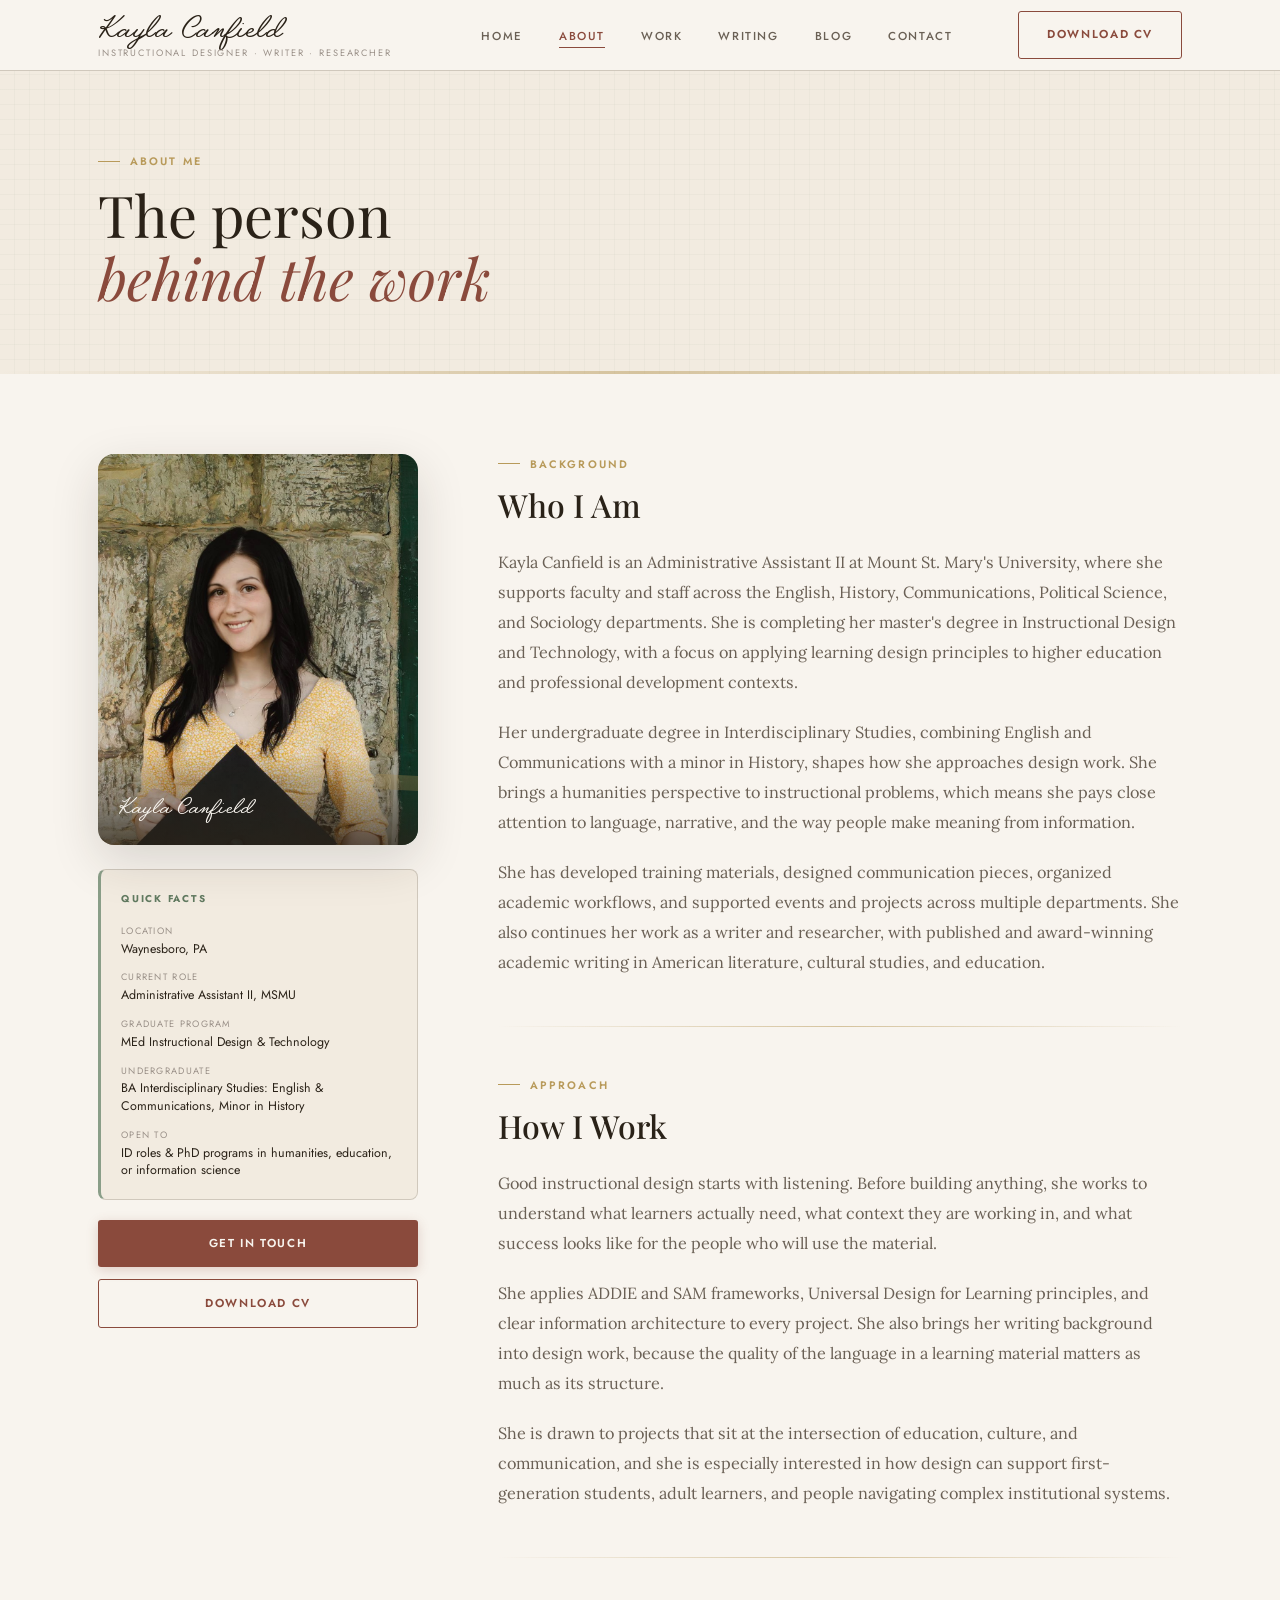
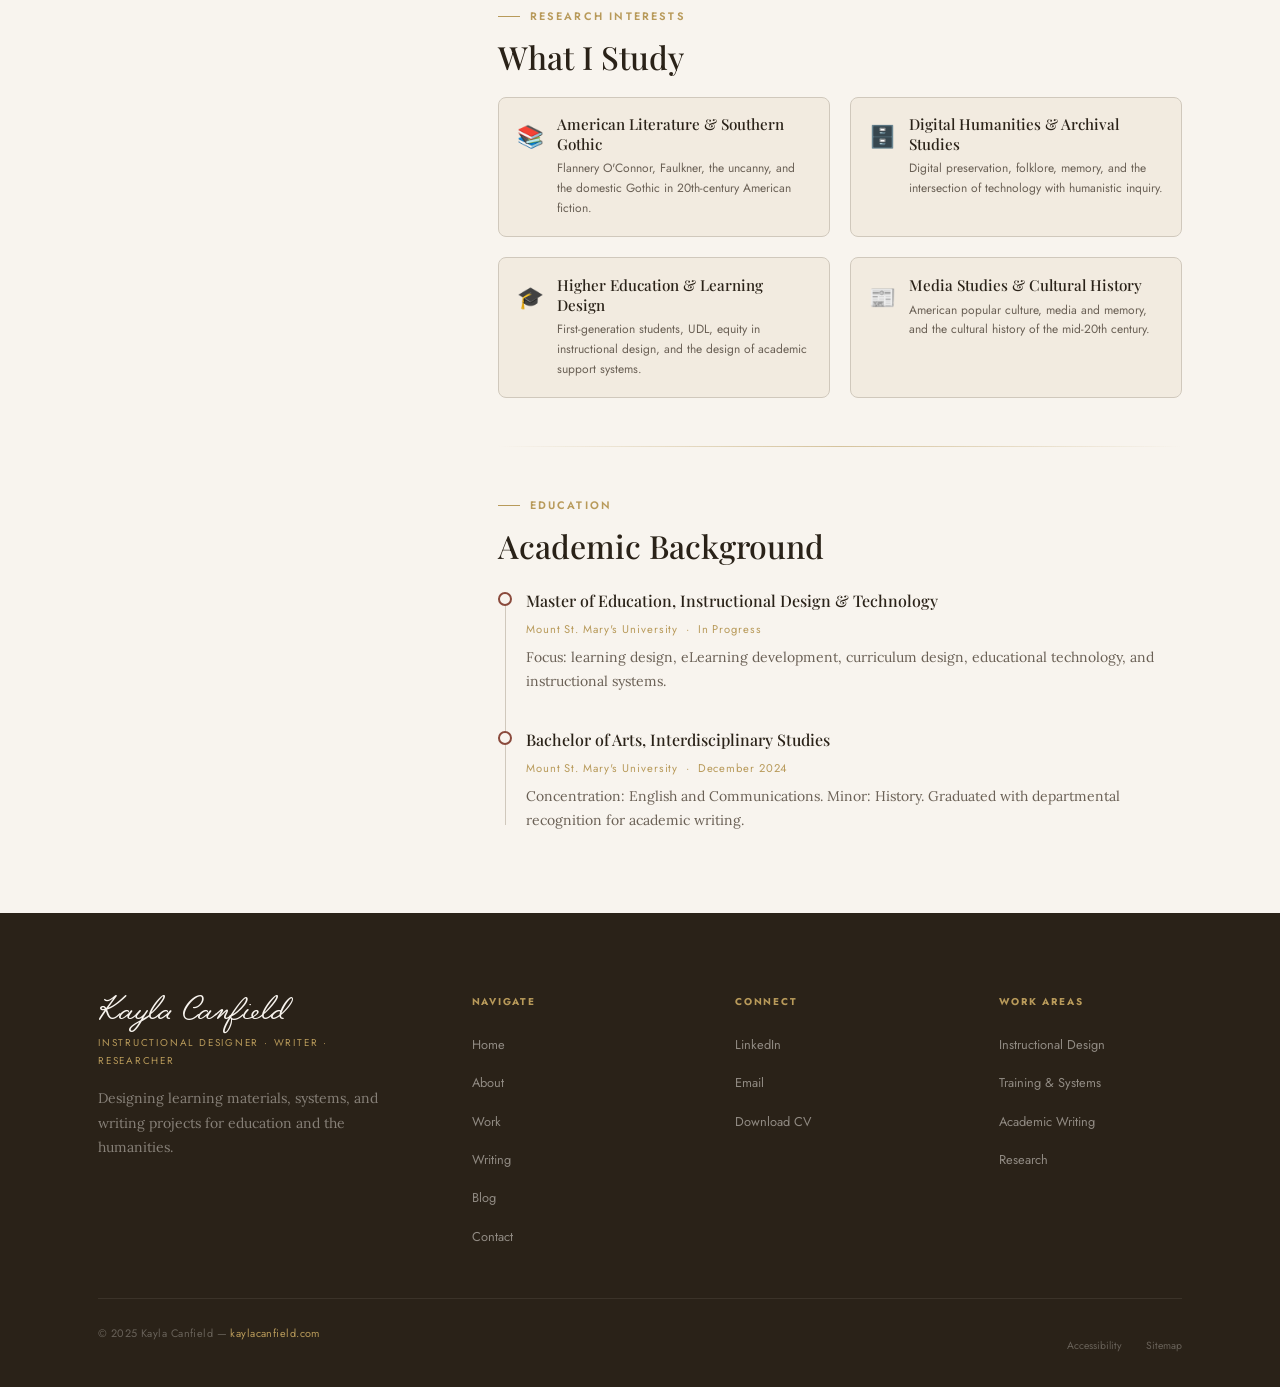
==== pages/about.html @ 8536ea0f "v2: Complete portfolio site rebuild — vintage editorial aesthetic, custom fonts, portrait photo, all" ====
<!DOCTYPE html>
<html lang="en">
<head>
  <meta charset="UTF-8" />
  <meta name="viewport" content="width=device-width, initial-scale=1.0" />
  <title>About — Kayla Canfield</title>
  <meta name="description" content="About Kayla Canfield: instructional designer, writer, and researcher at Mount St. Mary's University. MEd candidate in Instructional Design and Technology." />
  <link rel="preconnect" href="https://fonts.googleapis.com" />
  <link rel="preconnect" href="https://fonts.gstatic.com" crossorigin />
  <link href="https://fonts.googleapis.com/css2?family=Playfair+Display:ital,wght@0,400;0,500;0,600;1,400;1,500&family=Lora:ital,wght@0,400;0,500;0,600;1,400&family=Jost:wght@300;400;500;600&display=swap" rel="stylesheet" />
  <link rel="stylesheet" href="../assets/css/main.css" />
  <link rel="stylesheet" href="../assets/css/about.css" />
</head>
<body>

<div id="scroll-progress"></div>

<nav class="mobile-nav" aria-label="Mobile navigation">
  <a href="../index.html">Home</a>
  <a href="about.html">About</a>
  <a href="work.html">Work</a>
  <a href="writing.html">Writing</a>
  <a href="blog.html">Blog</a>
  <a href="contact.html">Contact</a>
</nav>

<header class="site-header">
  <div class="header-inner">
    <a href="../index.html" class="site-logo">
      <span class="site-logo__name">Kayla Canfield</span>
      <span class="site-logo__tagline">Instructional Designer &middot; Writer &middot; Researcher</span>
    </a>
    <nav aria-label="Primary navigation">
      <ul class="site-nav">
        <li><a href="../index.html">Home</a></li>
        <li><a href="about.html" class="active">About</a></li>
        <li><a href="work.html">Work</a></li>
        <li><a href="writing.html">Writing</a></li>
        <li><a href="blog.html">Blog</a></li>
        <li><a href="contact.html">Contact</a></li>
      </ul>
    </nav>
    <div class="header-actions">
      <a href="../assets/Canfield_CV.pdf" class="btn btn-outline" target="_blank">Download CV</a>
      <button class="hamburger" aria-label="Toggle menu"><span></span><span></span><span></span></button>
    </div>
  </div>
</header>

<!-- ── PAGE HERO ─────────────────────────────────────────────── -->
<section class="page-hero bg-cream">
  <div class="page-hero__gingham pattern-gingham"></div>
  <div class="container" style="position:relative;z-index:1;">
    <p class="eyebrow reveal">About Me</p>
    <h1 class="t-display reveal reveal-delay-1">
      The person<br><em style="color:var(--c-terracotta);">behind the work</em>
    </h1>
  </div>
  <div class="page-hero__tape"></div>
</section>

<!-- ── MAIN ABOUT CONTENT ────────────────────────────────────── -->
<section class="about-main section">
  <div class="container">
    <div class="about-main__grid">

      <!-- Left: Photo + quick facts -->
      <aside class="about-sidebar reveal">
        <div class="about-photo-wrap">
          <img src="../assets/images/photos/portrait-hero.jpg"
               alt="Kayla Canfield holding a graduation cap in front of a stone wall"
               class="about-photo" loading="lazy" />
          <div class="about-photo__tape about-photo__tape--1"></div>
          <div class="about-photo__tape about-photo__tape--2"></div>
          <div class="about-photo__caption">
            <span class="t-signature" style="font-size:1.5rem;color:var(--c-warm-white);">Kayla Canfield</span>
          </div>
        </div>

        <div class="about-quick-facts">
          <div class="about-quick-facts__title">Quick Facts</div>
          <ul class="about-quick-facts__list">
            <li>
              <span class="about-quick-facts__label">Location</span>
              <span class="about-quick-facts__value">Waynesboro, PA</span>
            </li>
            <li>
              <span class="about-quick-facts__label">Current Role</span>
              <span class="about-quick-facts__value">Administrative Assistant II, MSMU</span>
            </li>
            <li>
              <span class="about-quick-facts__label">Graduate Program</span>
              <span class="about-quick-facts__value">MEd Instructional Design &amp; Technology</span>
            </li>
            <li>
              <span class="about-quick-facts__label">Undergraduate</span>
              <span class="about-quick-facts__value">BA Interdisciplinary Studies: English &amp; Communications, Minor in History</span>
            </li>
            <li>
              <span class="about-quick-facts__label">Open To</span>
              <span class="about-quick-facts__value">ID roles &amp; PhD programs in humanities, education, or information science</span>
            </li>
          </ul>
        </div>

        <div class="about-connect">
          <a href="contact.html" class="btn btn-primary" style="width:100%;justify-content:center;margin-bottom:0.75rem;">Get in Touch</a>
          <a href="../assets/Canfield_CV.pdf" class="btn btn-outline" style="width:100%;justify-content:center;" target="_blank">Download CV</a>
        </div>
      </aside>

      <!-- Right: Bio text -->
      <div class="about-bio reveal reveal-delay-1">
        <p class="eyebrow">Background</p>
        <h2 class="t-h2" style="margin-bottom:1.5rem;">Who I Am</h2>

        <p class="body-text">
          Kayla Canfield is an Administrative Assistant II at Mount St. Mary's University, where she supports faculty and staff across the English, History, Communications, Political Science, and Sociology departments. She is completing her master's degree in Instructional Design and Technology, with a focus on applying learning design principles to higher education and professional development contexts.
        </p>
        <p class="body-text">
          Her undergraduate degree in Interdisciplinary Studies, combining English and Communications with a minor in History, shapes how she approaches design work. She brings a humanities perspective to instructional problems, which means she pays close attention to language, narrative, and the way people make meaning from information.
        </p>
        <p class="body-text">
          She has developed training materials, designed communication pieces, organized academic workflows, and supported events and projects across multiple departments. She also continues her work as a writer and researcher, with published and award-winning academic writing in American literature, cultural studies, and education.
        </p>

        <hr class="rule-gold" />

        <p class="eyebrow">Approach</p>
        <h2 class="t-h2" style="margin-bottom:1.5rem;">How I Work</h2>

        <p class="body-text">
          Good instructional design starts with listening. Before building anything, she works to understand what learners actually need, what context they are working in, and what success looks like for the people who will use the material.
        </p>
        <p class="body-text">
          She applies ADDIE and SAM frameworks, Universal Design for Learning principles, and clear information architecture to every project. She also brings her writing background into design work, because the quality of the language in a learning material matters as much as its structure.
        </p>
        <p class="body-text">
          She is drawn to projects that sit at the intersection of education, culture, and communication, and she is especially interested in how design can support first-generation students, adult learners, and people navigating complex institutional systems.
        </p>

        <hr class="rule-gold" />

        <p class="eyebrow">Research Interests</p>
        <h2 class="t-h2" style="margin-bottom:1.25rem;">What I Study</h2>

        <div class="about-interests-grid">
          <div class="about-interest-item">
            <span class="about-interest-item__icon">&#x1F4DA;</span>
            <div>
              <div class="about-interest-item__title">American Literature &amp; Southern Gothic</div>
              <div class="about-interest-item__desc">Flannery O'Connor, Faulkner, the uncanny, and the domestic Gothic in 20th-century American fiction.</div>
            </div>
          </div>
          <div class="about-interest-item">
            <span class="about-interest-item__icon">&#x1F5C4;&#xFE0F;</span>
            <div>
              <div class="about-interest-item__title">Digital Humanities &amp; Archival Studies</div>
              <div class="about-interest-item__desc">Digital preservation, folklore, memory, and the intersection of technology with humanistic inquiry.</div>
            </div>
          </div>
          <div class="about-interest-item">
            <span class="about-interest-item__icon">&#x1F393;</span>
            <div>
              <div class="about-interest-item__title">Higher Education &amp; Learning Design</div>
              <div class="about-interest-item__desc">First-generation students, UDL, equity in instructional design, and the design of academic support systems.</div>
            </div>
          </div>
          <div class="about-interest-item">
            <span class="about-interest-item__icon">&#x1F4F0;</span>
            <div>
              <div class="about-interest-item__title">Media Studies &amp; Cultural History</div>
              <div class="about-interest-item__desc">American popular culture, media and memory, and the cultural history of the mid-20th century.</div>
            </div>
          </div>
        </div>

        <hr class="rule-gold" />

        <p class="eyebrow">Education</p>
        <h2 class="t-h2" style="margin-bottom:1.25rem;">Academic Background</h2>

        <div class="education-timeline">
          <div class="education-item">
            <div class="education-item__dot"></div>
            <div class="education-item__content">
              <div class="education-item__degree">Master of Education, Instructional Design &amp; Technology</div>
              <div class="education-item__school">Mount St. Mary's University &nbsp;&middot;&nbsp; In Progress</div>
              <div class="education-item__detail">Focus: learning design, eLearning development, curriculum design, educational technology, and instructional systems.</div>
            </div>
          </div>
          <div class="education-item">
            <div class="education-item__dot"></div>
            <div class="education-item__content">
              <div class="education-item__degree">Bachelor of Arts, Interdisciplinary Studies</div>
              <div class="education-item__school">Mount St. Mary's University &nbsp;&middot;&nbsp; December 2024</div>
              <div class="education-item__detail">Concentration: English and Communications. Minor: History. Graduated with departmental recognition for academic writing.</div>
            </div>
          </div>
        </div>
      </div>
    </div>
  </div>
</section>

<!-- ── FOOTER ─────────────────────────────────────────────────── -->
<footer class="site-footer">
  <div class="footer-inner">
    <div class="footer-top">
      <div class="footer-brand">
        <div class="footer-brand__name">Kayla Canfield</div>
        <div class="footer-brand__tagline">Instructional Designer &middot; Writer &middot; Researcher</div>
        <p class="footer-brand__desc">Designing learning materials, systems, and writing projects for education and the humanities.</p>
      </div>
      <div class="footer-col">
        <div class="footer-col__title">Navigate</div>
        <ul class="footer-links">
          <li><a href="../index.html">Home</a></li>
          <li><a href="about.html">About</a></li>
          <li><a href="work.html">Work</a></li>
          <li><a href="writing.html">Writing</a></li>
          <li><a href="blog.html">Blog</a></li>
          <li><a href="contact.html">Contact</a></li>
        </ul>
      </div>
      <div class="footer-col">
        <div class="footer-col__title">Connect</div>
        <ul class="footer-links">
          <li><a href="https://linkedin.com/in/kaylacanfield" target="_blank" rel="noopener">LinkedIn</a></li>
          <li><a href="mailto:k.m.canfield@msmary.edu">Email</a></li>
          <li><a href="../assets/Canfield_CV.pdf" target="_blank">Download CV</a></li>
        </ul>
      </div>
      <div class="footer-col">
        <div class="footer-col__title">Work Areas</div>
        <ul class="footer-links">
          <li><a href="work.html">Instructional Design</a></li>
          <li><a href="work.html">Training &amp; Systems</a></li>
          <li><a href="writing.html">Academic Writing</a></li>
          <li><a href="writing.html">Research</a></li>
        </ul>
      </div>
    </div>
    <div class="footer-bottom">
      <p class="footer-copy">&copy; 2025 Kayla Canfield &mdash; <a href="https://kaylacanfield.com">kaylacanfield.com</a></p>
      <ul class="footer-bottom-links">
        <li><a href="#">Accessibility</a></li>
        <li><a href="#">Sitemap</a></li>
      </ul>
    </div>
  </div>
</footer>

<button id="back-to-top" aria-label="Back to top" style="position:fixed;bottom:2rem;right:2rem;width:44px;height:44px;border-radius:50%;background:var(--c-terracotta);color:var(--c-warm-white);border:none;cursor:pointer;font-size:1.1rem;box-shadow:var(--shadow-md);opacity:0;transition:opacity 0.3s;z-index:100;">&#x2191;</button>
<script src="../assets/js/main.js"></script>
<script>
  const btt = document.getElementById('back-to-top');
  window.addEventListener('scroll', () => { btt.style.opacity = window.scrollY > 400 ? '1' : '0'; btt.style.pointerEvents = window.scrollY > 400 ? 'all' : 'none'; });
  btt.addEventListener('click', () => window.scrollTo({top:0,behavior:'smooth'}));
</script>
</body>
</html>
---- assets/css/main.css ----
/* ================================================================
   KAYLA CANFIELD — kaylacanfield.com
   Master Stylesheet v2.0
   Static-first, WordPress-ready
   ================================================================ */

/* ----------------------------------------------------------------
   1. CUSTOM FONTS
   ---------------------------------------------------------------- */
@font-face {
  font-family: 'Jullina';
  src: url('../fonts/web/Jullina-Regular.ttf') format('truetype');
  font-weight: 400;
  font-style: normal;
  font-display: swap;
}

@font-face {
  font-family: 'MeadowNotes';
  src: url('../fonts/web/MeadowNotes.otf') format('opentype');
  font-weight: 400;
  font-style: normal;
  font-display: swap;
}

@font-face {
  font-family: 'RustyTypewriter';
  src: url('../fonts/web/rusty_typewriter.ttf') format('truetype');
  font-weight: 400;
  font-style: normal;
  font-display: swap;
}

/* ----------------------------------------------------------------
   2. DESIGN TOKENS
   ---------------------------------------------------------------- */
:root {
  /* Core Palette — muted, never bright */
  --c-warm-white:    #F8F4EE;
  --c-cream:         #F2EBE0;
  --c-parchment:     #E8DDD0;
  --c-paper:         #EDE4D6;
  --c-blush:         #E2C4B5;
  --c-dusty-rose:    #C4887A;
  --c-mauve:         #A0665A;
  --c-terracotta:    #8A4A3C;
  --c-sage-light:    #C8D4C0;
  --c-sage:          #8A9E88;
  --c-sage-dark:     #617A60;
  --c-dusty-blue:    #7A9BAA;
  --c-steel-blue:    #5A7E8E;
  --c-teal:          #4A7878;
  --c-gold:          #B89A5A;
  --c-gold-light:    #D4B87A;
  --c-antique-gold:  #A08040;
  --c-ink:           #2A2218;
  --c-ink-soft:      #3C3228;
  --c-warm-gray:     #6A6055;
  --c-mid-gray:      #9A9088;
  --c-light-gray:    #D0C8BC;
  --c-rule:          #C8BEB0;

  /* Typography */
  --f-signature:  'Jullina', 'Dancing Script', cursive;
  --f-accent:     'MeadowNotes', 'Playfair Display', serif;
  --f-typewriter: 'RustyTypewriter', 'Courier Prime', monospace;
  --f-serif:      'Playfair Display', Georgia, 'Times New Roman', serif;
  --f-body:       'Lora', Georgia, serif;
  --f-sans:       'Jost', 'Helvetica Neue', Arial, sans-serif;

  /* Spacing */
  --space-xs:  0.375rem;
  --space-sm:  0.75rem;
  --space-md:  1.5rem;
  --space-lg:  3rem;
  --space-xl:  5rem;
  --space-2xl: 8rem;

  /* Radius */
  --r-sm: 3px;
  --r-md: 8px;
  --r-lg: 16px;
  --r-xl: 28px;

  /* Shadows */
  --shadow-xs: 0 1px 4px rgba(42,34,24,0.07);
  --shadow-sm: 0 2px 10px rgba(42,34,24,0.09);
  --shadow-md: 0 6px 24px rgba(42,34,24,0.12);
  --shadow-lg: 0 16px 48px rgba(42,34,24,0.15);

  /* Transitions */
  --t-fast:   0.15s ease;
  --t-normal: 0.25s ease;
  --t-slow:   0.4s ease;

  /* Layout */
  --max-w: 1180px;
  --max-w-text: 720px;
}

/* ----------------------------------------------------------------
   3. RESET & BASE
   ---------------------------------------------------------------- */
*, *::before, *::after {
  box-sizing: border-box;
  margin: 0;
  padding: 0;
}

html {
  font-size: 16px;
  scroll-behavior: smooth;
  -webkit-text-size-adjust: 100%;
}

body {
  font-family: var(--f-body);
  font-size: 1rem;
  line-height: 1.85;
  color: var(--c-warm-gray);
  background-color: var(--c-warm-white);
  overflow-x: hidden;
  -webkit-font-smoothing: antialiased;
}

img, video, svg {
  max-width: 100%;
  height: auto;
  display: block;
}

a {
  color: var(--c-terracotta);
  text-decoration: none;
  transition: color var(--t-fast);
}

a:hover {
  color: var(--c-mauve);
}

h1, h2, h3, h4, h5, h6 {
  font-family: var(--f-serif);
  font-weight: 500;
  color: var(--c-ink);
  line-height: 1.2;
}

p {
  margin-bottom: 1.25rem;
}

p:last-child {
  margin-bottom: 0;
}

ul, ol {
  padding-left: 1.5rem;
}

/* ----------------------------------------------------------------
   4. TYPOGRAPHY SCALE
   ---------------------------------------------------------------- */
.t-signature {
  font-family: var(--f-signature);
  font-weight: 400;
  letter-spacing: 0.01em;
}

.t-accent {
  font-family: var(--f-accent);
  font-weight: 400;
}

.t-typewriter {
  font-family: var(--f-typewriter);
  letter-spacing: 0.04em;
}

.t-serif { font-family: var(--f-serif); }
.t-body  { font-family: var(--f-body); }
.t-sans  { font-family: var(--f-sans); }

.t-display {
  font-family: var(--f-serif);
  font-size: clamp(2.25rem, 4.5vw, 3.75rem);
  font-weight: 400;
  line-height: 1.1;
  color: var(--c-ink);
}

.t-h1 {
  font-family: var(--f-serif);
  font-size: clamp(1.875rem, 3.5vw, 2.875rem);
  font-weight: 500;
  line-height: 1.15;
}

.t-h2 {
  font-family: var(--f-serif);
  font-size: clamp(1.5rem, 2.5vw, 2.125rem);
  font-weight: 500;
  line-height: 1.2;
}

.t-h3 {
  font-family: var(--f-serif);
  font-size: 1.25rem;
  font-weight: 500;
  line-height: 1.3;
}

.t-label {
  font-family: var(--f-sans);
  font-size: 0.68rem;
  font-weight: 600;
  letter-spacing: 0.18em;
  text-transform: uppercase;
}

.t-caption {
  font-family: var(--f-sans);
  font-size: 0.75rem;
  color: var(--c-mid-gray);
  letter-spacing: 0.06em;
}

/* ----------------------------------------------------------------
   5. LAYOUT UTILITIES
   ---------------------------------------------------------------- */
.container {
  max-width: var(--max-w);
  margin-left: auto;
  margin-right: auto;
  padding-left: var(--space-lg);
  padding-right: var(--space-lg);
}

.container--narrow {
  max-width: var(--max-w-text);
}

.section {
  padding-top: var(--space-xl);
  padding-bottom: var(--space-xl);
}

.section--sm {
  padding-top: var(--space-lg);
  padding-bottom: var(--space-lg);
}

.section--lg {
  padding-top: var(--space-2xl);
  padding-bottom: var(--space-2xl);
}

/* Grid helpers */
.grid-2 {
  display: grid;
  grid-template-columns: 1fr 1fr;
  gap: var(--space-lg);
}

.grid-3 {
  display: grid;
  grid-template-columns: repeat(3, 1fr);
  gap: var(--space-md);
}

.grid-4 {
  display: grid;
  grid-template-columns: repeat(4, 1fr);
  gap: var(--space-md);
}

/* Flex helpers */
.flex { display: flex; }
.flex-center { display: flex; align-items: center; justify-content: center; }
.flex-between { display: flex; align-items: center; justify-content: space-between; }
.flex-col { display: flex; flex-direction: column; }
.gap-sm { gap: var(--space-sm); }
.gap-md { gap: var(--space-md); }

/* ----------------------------------------------------------------
   6. COLOR BACKGROUNDS
   ---------------------------------------------------------------- */
.bg-warm-white  { background-color: var(--c-warm-white); }
.bg-cream       { background-color: var(--c-cream); }
.bg-parchment   { background-color: var(--c-parchment); }
.bg-sage-light  { background-color: var(--c-sage-light); }
.bg-dusty-blue  { background-color: #D4E0E8; }
.bg-ink         { background-color: var(--c-ink); }
.bg-terracotta  { background-color: var(--c-terracotta); }

/* ----------------------------------------------------------------
   7. DECORATIVE ELEMENTS
   ---------------------------------------------------------------- */

/* Gingham / plaid pattern overlay */
.pattern-gingham {
  background-image:
    repeating-linear-gradient(
      0deg,
      transparent,
      transparent 14px,
      rgba(138,158,136,0.12) 14px,
      rgba(138,158,136,0.12) 15px
    ),
    repeating-linear-gradient(
      90deg,
      transparent,
      transparent 14px,
      rgba(138,158,136,0.12) 14px,
      rgba(138,158,136,0.12) 15px
    );
}

/* Dot grid */
.pattern-dots {
  background-image: radial-gradient(circle, rgba(138,158,136,0.25) 1px, transparent 1px);
  background-size: 20px 20px;
}

/* Cross-hatch */
.pattern-crosshatch {
  background-image:
    repeating-linear-gradient(45deg, rgba(184,154,90,0.07) 0, rgba(184,154,90,0.07) 1px, transparent 0, transparent 50%),
    repeating-linear-gradient(-45deg, rgba(184,154,90,0.07) 0, rgba(184,154,90,0.07) 1px, transparent 0, transparent 50%);
  background-size: 12px 12px;
}

/* Paper texture overlay */
.texture-paper::before {
  content: '';
  position: absolute;
  inset: 0;
  background-image: url("data:image/svg+xml,%3Csvg xmlns='http://www.w3.org/2000/svg' width='300' height='300'%3E%3Cfilter id='noise'%3E%3CfeTurbulence type='fractalNoise' baseFrequency='0.65' numOctaves='3' stitchTiles='stitch'/%3E%3CfeColorMatrix type='saturate' values='0'/%3E%3C/filter%3E%3Crect width='300' height='300' filter='url(%23noise)' opacity='0.04'/%3E%3C/svg%3E");
  pointer-events: none;
  z-index: 0;
}

/* Tape strip */
.tape {
  display: block;
  width: 72px;
  height: 20px;
  background: rgba(184,154,90,0.32);
  border-radius: 2px;
  position: absolute;
}

.tape--horizontal {
  transform: rotate(-1.5deg);
}

.tape--vertical {
  width: 20px;
  height: 72px;
  transform: rotate(2deg);
}

/* Gold rule */
.rule-gold {
  height: 1px;
  background: linear-gradient(90deg, transparent, var(--c-gold), transparent);
  border: none;
  opacity: 0.55;
  margin: var(--space-lg) 0;
}

.rule-gold--sm {
  margin: var(--space-md) 0;
}

/* Section eyebrow label */
.eyebrow {
  font-family: var(--f-sans);
  font-size: 0.68rem;
  font-weight: 600;
  letter-spacing: 0.2em;
  text-transform: uppercase;
  color: var(--c-gold);
  display: flex;
  align-items: center;
  gap: 0.6rem;
  margin-bottom: 0.75rem;
}

.eyebrow::before {
  content: '';
  display: inline-block;
  width: 22px;
  height: 1px;
  background: var(--c-gold);
  flex-shrink: 0;
}

/* Stamp decoration */
.stamp {
  display: inline-flex;
  flex-direction: column;
  align-items: center;
  justify-content: center;
  border: 1.5px solid var(--c-terracotta);
  padding: 0.3rem 0.5rem;
  font-family: var(--f-sans);
  font-size: 0.55rem;
  font-weight: 700;
  letter-spacing: 0.14em;
  text-transform: uppercase;
  color: var(--c-terracotta);
  opacity: 0.55;
  transform: rotate(-7deg);
  line-height: 1.3;
}

/* Postmark circle */
.postmark {
  width: 56px;
  height: 56px;
  border-radius: 50%;
  border: 1.5px solid var(--c-mid-gray);
  display: flex;
  flex-direction: column;
  align-items: center;
  justify-content: center;
  font-family: var(--f-sans);
  font-size: 0.5rem;
  letter-spacing: 0.1em;
  text-transform: uppercase;
  color: var(--c-mid-gray);
  opacity: 0.5;
  line-height: 1.4;
}

/* ----------------------------------------------------------------
   8. TAGS & BADGES
   ---------------------------------------------------------------- */
.tag {
  display: inline-block;
  font-family: var(--f-sans);
  font-size: 0.63rem;
  font-weight: 500;
  letter-spacing: 0.1em;
  text-transform: uppercase;
  color: var(--c-terracotta);
  background: rgba(138,74,60,0.07);
  border: 1px solid rgba(138,74,60,0.18);
  padding: 0.22rem 0.6rem;
  border-radius: 20px;
}

.tag--sage {
  color: var(--c-sage-dark);
  background: rgba(97,122,96,0.08);
  border-color: rgba(97,122,96,0.2);
}

.tag--blue {
  color: var(--c-steel-blue);
  background: rgba(90,126,142,0.08);
  border-color: rgba(90,126,142,0.2);
}

.tag--gold {
  color: var(--c-antique-gold);
  background: rgba(160,128,64,0.08);
  border-color: rgba(160,128,64,0.2);
}

.badge-award {
  display: inline-flex;
  align-items: center;
  gap: 0.35rem;
  background: linear-gradient(135deg, var(--c-gold-light), var(--c-antique-gold));
  color: var(--c-warm-white);
  font-family: var(--f-sans);
  font-size: 0.62rem;
  font-weight: 600;
  letter-spacing: 0.1em;
  text-transform: uppercase;
  padding: 0.28rem 0.7rem;
  border-radius: 20px;
}

.tag-row {
  display: flex;
  flex-wrap: wrap;
  gap: 0.4rem;
}

/* ----------------------------------------------------------------
   9. BUTTONS
   ---------------------------------------------------------------- */
.btn {
  display: inline-flex;
  align-items: center;
  gap: 0.5rem;
  font-family: var(--f-sans);
  font-size: 0.72rem;
  font-weight: 600;
  letter-spacing: 0.14em;
  text-transform: uppercase;
  padding: 0.8rem 1.75rem;
  border-radius: var(--r-sm);
  border: none;
  cursor: pointer;
  transition: all var(--t-normal);
  text-decoration: none;
  white-space: nowrap;
}

.btn-primary {
  background: var(--c-terracotta);
  color: var(--c-warm-white);
  box-shadow: 0 3px 12px rgba(138,74,60,0.22);
}

.btn-primary:hover {
  background: var(--c-mauve);
  color: var(--c-warm-white);
  transform: translateY(-1px);
  box-shadow: 0 5px 18px rgba(138,74,60,0.3);
}

.btn-outline {
  background: transparent;
  color: var(--c-terracotta);
  border: 1.5px solid var(--c-terracotta);
}

.btn-outline:hover {
  background: var(--c-terracotta);
  color: var(--c-warm-white);
}

.btn-sage {
  background: var(--c-sage);
  color: var(--c-warm-white);
}

.btn-sage:hover {
  background: var(--c-sage-dark);
  color: var(--c-warm-white);
}

.btn-ghost {
  background: transparent;
  color: var(--c-warm-gray);
  border: 1px solid var(--c-light-gray);
}

.btn-ghost:hover {
  border-color: var(--c-terracotta);
  color: var(--c-terracotta);
}

.link-arrow {
  display: inline-flex;
  align-items: center;
  gap: 0.4rem;
  font-family: var(--f-sans);
  font-size: 0.7rem;
  font-weight: 600;
  letter-spacing: 0.12em;
  text-transform: uppercase;
  color: var(--c-terracotta);
  transition: gap var(--t-fast), color var(--t-fast);
}

.link-arrow::after {
  content: '→';
  transition: transform var(--t-fast);
}

.link-arrow:hover {
  color: var(--c-mauve);
  gap: 0.6rem;
}

/* ----------------------------------------------------------------
   10. CARDS
   ---------------------------------------------------------------- */
.card {
  background: var(--c-warm-white);
  border: 1px solid var(--c-light-gray);
  border-radius: var(--r-md);
  overflow: hidden;
  transition: transform var(--t-normal), box-shadow var(--t-normal);
}

.card:hover {
  transform: translateY(-3px);
  box-shadow: var(--shadow-md);
}

.card__img {
  aspect-ratio: 16 / 9;
  overflow: hidden;
  position: relative;
  background: var(--c-parchment);
}

.card__img img {
  width: 100%;
  height: 100%;
  object-fit: cover;
  transition: transform var(--t-slow);
}

.card:hover .card__img img {
  transform: scale(1.03);
}

.card__body {
  padding: 1.5rem;
}

.card__cat {
  font-family: var(--f-sans);
  font-size: 0.62rem;
  font-weight: 600;
  letter-spacing: 0.16em;
  text-transform: uppercase;
  color: var(--c-gold);
  margin-bottom: 0.4rem;
}

.card__title {
  font-family: var(--f-serif);
  font-size: 1.05rem;
  font-weight: 500;
  color: var(--c-ink);
  line-height: 1.3;
  margin-bottom: 0.5rem;
}

.card__excerpt {
  font-size: 0.875rem;
  line-height: 1.75;
  color: var(--c-warm-gray);
  margin-bottom: 1rem;
}

/* Paper note card (with tape decoration) */
.card--paper {
  background: var(--c-cream);
  position: relative;
}

.card--paper::before {
  content: '';
  position: absolute;
  top: -9px;
  left: 50%;
  transform: translateX(-50%) rotate(-1.5deg);
  width: 64px;
  height: 18px;
  background: rgba(184,154,90,0.3);
  border-radius: 2px;
}

/* Featured card (horizontal) */
.card--featured {
  display: grid;
  grid-template-columns: 1fr 1.1fr;
}

.card--featured .card__img {
  aspect-ratio: auto;
  min-height: 260px;
}

/* ----------------------------------------------------------------
   11. FORM ELEMENTS
   ---------------------------------------------------------------- */
.form-group {
  margin-bottom: 1.25rem;
}

.form-label {
  display: block;
  font-family: var(--f-sans);
  font-size: 0.68rem;
  font-weight: 600;
  letter-spacing: 0.12em;
  text-transform: uppercase;
  color: var(--c-warm-gray);
  margin-bottom: 0.4rem;
}

.form-input,
.form-textarea,
.form-select {
  width: 100%;
  font-family: var(--f-body);
  font-size: 0.9375rem;
  color: var(--c-ink);
  background: var(--c-cream);
  border: 1px solid var(--c-light-gray);
  border-radius: var(--r-sm);
  padding: 0.75rem 1rem;
  transition: border-color var(--t-fast), background var(--t-fast);
  outline: none;
  appearance: none;
}

.form-input:focus,
.form-textarea:focus,
.form-select:focus {
  border-color: var(--c-sage);
  background: var(--c-warm-white);
  box-shadow: 0 0 0 3px rgba(138,158,136,0.12);
}

.form-textarea {
  min-height: 130px;
  resize: vertical;
  line-height: 1.7;
}

.form-row {
  display: grid;
  grid-template-columns: 1fr 1fr;
  gap: 1rem;
}

/* ----------------------------------------------------------------
   12. NAVIGATION
   ---------------------------------------------------------------- */
.site-header {
  position: sticky;
  top: 0;
  z-index: 200;
  background: rgba(248,244,238,0.96);
  backdrop-filter: blur(8px);
  -webkit-backdrop-filter: blur(8px);
  border-bottom: 1px solid var(--c-light-gray);
  transition: box-shadow var(--t-normal);
}

.site-header.scrolled {
  box-shadow: var(--shadow-sm);
}

.header-inner {
  display: flex;
  align-items: center;
  justify-content: space-between;
  height: 70px;
  max-width: var(--max-w);
  margin: 0 auto;
  padding: 0 var(--space-lg);
}

.site-logo {
  display: flex;
  flex-direction: column;
  line-height: 1;
  text-decoration: none;
}

.site-logo__name {
  font-family: var(--f-signature);
  font-size: 2.1rem;
  color: var(--c-ink);
  line-height: 1;
  letter-spacing: 0.01em;
}

.site-logo__tagline {
  font-family: var(--f-sans);
  font-size: 0.58rem;
  letter-spacing: 0.2em;
  text-transform: uppercase;
  color: var(--c-mid-gray);
  margin-top: 1px;
}

.site-logo:hover .site-logo__name {
  color: var(--c-terracotta);
}

.site-nav {
  display: flex;
  align-items: center;
  gap: 2.25rem;
  list-style: none;
}

.site-nav a {
  font-family: var(--f-sans);
  font-size: 0.72rem;
  font-weight: 500;
  letter-spacing: 0.14em;
  text-transform: uppercase;
  color: var(--c-warm-gray);
  position: relative;
  padding-bottom: 2px;
  transition: color var(--t-fast);
}

.site-nav a::after {
  content: '';
  position: absolute;
  bottom: -2px;
  left: 0;
  width: 0;
  height: 1px;
  background: var(--c-terracotta);
  transition: width var(--t-normal);
}

.site-nav a:hover,
.site-nav a.active {
  color: var(--c-terracotta);
}

.site-nav a:hover::after,
.site-nav a.active::after {
  width: 100%;
}

.header-actions {
  display: flex;
  align-items: center;
  gap: 1rem;
}

/* Mobile hamburger */
.hamburger {
  display: none;
  flex-direction: column;
  gap: 5px;
  cursor: pointer;
  padding: 4px;
  background: none;
  border: none;
}

.hamburger span {
  display: block;
  width: 24px;
  height: 1.5px;
  background: var(--c-ink);
  transition: all var(--t-normal);
  transform-origin: center;
}

.hamburger.open span:nth-child(1) { transform: translateY(6.5px) rotate(45deg); }
.hamburger.open span:nth-child(2) { opacity: 0; transform: scaleX(0); }
.hamburger.open span:nth-child(3) { transform: translateY(-6.5px) rotate(-45deg); }

/* Mobile nav overlay */
.mobile-nav {
  display: none;
  position: fixed;
  inset: 0;
  background: var(--c-warm-white);
  z-index: 190;
  flex-direction: column;
  align-items: center;
  justify-content: center;
  gap: 2rem;
  opacity: 0;
  pointer-events: none;
  transition: opacity var(--t-normal);
}

.mobile-nav.open {
  display: flex;
  opacity: 1;
  pointer-events: all;
}

.mobile-nav a {
  font-family: var(--f-serif);
  font-size: 1.75rem;
  font-weight: 400;
  color: var(--c-ink);
  letter-spacing: 0.02em;
}

.mobile-nav a:hover {
  color: var(--c-terracotta);
}

/* ----------------------------------------------------------------
   13. SCROLL PROGRESS BAR
   ---------------------------------------------------------------- */
#scroll-progress {
  position: fixed;
  top: 0;
  left: 0;
  height: 2px;
  background: linear-gradient(90deg, var(--c-sage), var(--c-terracotta), var(--c-gold));
  z-index: 9999;
  width: 0%;
  transition: width 0.08s linear;
}

/* ----------------------------------------------------------------
   14. FOOTER
   ---------------------------------------------------------------- */
.site-footer {
  background: var(--c-ink);
  color: rgba(248,244,238,0.55);
  padding: var(--space-xl) 0 var(--space-md);
}

.footer-inner {
  max-width: var(--max-w);
  margin: 0 auto;
  padding: 0 var(--space-lg);
}

.footer-top {
  display: grid;
  grid-template-columns: 1.6fr 1fr 1fr 1fr;
  gap: var(--space-xl);
  padding-bottom: var(--space-lg);
  border-bottom: 1px solid rgba(248,244,238,0.08);
  margin-bottom: var(--space-md);
}

.footer-brand__name {
  font-family: var(--f-signature);
  font-size: 2.25rem;
  color: var(--c-warm-white);
  line-height: 1;
  margin-bottom: 0.3rem;
}

.footer-brand__tagline {
  font-family: var(--f-sans);
  font-size: 0.62rem;
  letter-spacing: 0.18em;
  text-transform: uppercase;
  color: var(--c-gold);
  margin-bottom: 1rem;
}

.footer-brand__desc {
  font-size: 0.875rem;
  line-height: 1.75;
  color: rgba(248,244,238,0.45);
}

.footer-col__title {
  font-family: var(--f-sans);
  font-size: 0.62rem;
  font-weight: 700;
  letter-spacing: 0.18em;
  text-transform: uppercase;
  color: var(--c-gold);
  margin-bottom: 1.1rem;
}

.footer-links {
  list-style: none;
  padding: 0;
  display: flex;
  flex-direction: column;
  gap: 0.55rem;
}

.footer-links a {
  font-family: var(--f-sans);
  font-size: 0.8rem;
  color: rgba(248,244,238,0.5);
  transition: color var(--t-fast);
}

.footer-links a:hover {
  color: var(--c-warm-white);
}

.footer-bottom {
  display: flex;
  align-items: center;
  justify-content: space-between;
  flex-wrap: wrap;
  gap: 1rem;
}

.footer-copy {
  font-family: var(--f-sans);
  font-size: 0.68rem;
  color: rgba(248,244,238,0.3);
  letter-spacing: 0.04em;
}

.footer-copy a {
  color: var(--c-gold);
}

.footer-bottom-links {
  list-style: none;
  padding: 0;
  display: flex;
  gap: 1.5rem;
}

.footer-bottom-links a {
  font-family: var(--f-sans);
  font-size: 0.65rem;
  color: rgba(248,244,238,0.3);
}

.footer-bottom-links a:hover {
  color: var(--c-gold);
}

/* ----------------------------------------------------------------
   15. FILTER TABS
   ---------------------------------------------------------------- */
.filter-tabs {
  display: flex;
  flex-wrap: wrap;
  gap: 0.5rem;
  margin-bottom: var(--space-md);
}

.filter-tab {
  font-family: var(--f-sans);
  font-size: 0.65rem;
  font-weight: 500;
  letter-spacing: 0.12em;
  text-transform: uppercase;
  color: var(--c-warm-gray);
  background: var(--c-warm-white);
  border: 1px solid var(--c-light-gray);
  padding: 0.4rem 1rem;
  border-radius: 20px;
  cursor: pointer;
  transition: all var(--t-fast);
}

.filter-tab:hover,
.filter-tab.active {
  background: var(--c-terracotta);
  color: var(--c-warm-white);
  border-color: var(--c-terracotta);
}

/* ----------------------------------------------------------------
   16. SCROLL REVEAL
   ---------------------------------------------------------------- */
.reveal {
  opacity: 0;
  transform: translateY(22px);
  transition: opacity 0.55s ease, transform 0.55s ease;
}

.reveal.visible {
  opacity: 1;
  transform: translateY(0);
}

.reveal-delay-1 { transition-delay: 0.1s; }
.reveal-delay-2 { transition-delay: 0.2s; }
.reveal-delay-3 { transition-delay: 0.3s; }
.reveal-delay-4 { transition-delay: 0.4s; }

/* ----------------------------------------------------------------
   17. RESPONSIVE BREAKPOINTS
   ---------------------------------------------------------------- */
@media (max-width: 1100px) {
  .container { padding-left: var(--space-md); padding-right: var(--space-md); }
  .footer-top { grid-template-columns: 1fr 1fr; gap: var(--space-lg); }
  .grid-4 { grid-template-columns: repeat(2, 1fr); }
}

@media (max-width: 860px) {
  .grid-3 { grid-template-columns: 1fr 1fr; }
  .card--featured { grid-template-columns: 1fr; }
  .card--featured .card__img { min-height: 220px; }
  .site-nav { display: none; }
  .header-actions .btn { display: none; }
  .hamburger { display: flex; }
}

@media (max-width: 640px) {
  :root { --space-lg: 1.5rem; --space-xl: 3.5rem; }
  .grid-2 { grid-template-columns: 1fr; }
  .grid-3 { grid-template-columns: 1fr; }
  .grid-4 { grid-template-columns: 1fr; }
  .form-row { grid-template-columns: 1fr; }
  .footer-top { grid-template-columns: 1fr; gap: var(--space-md); }
  .footer-bottom { flex-direction: column; align-items: flex-start; }
}
---- assets/css/about.css ----
/* ================================================================
   ABOUT PAGE — about.css
   ================================================================ */

/* ── PAGE HERO ─────────────────────────────────────────────── */
.page-hero {
  position: relative;
  padding: 5rem 0 4rem;
  overflow: hidden;
}

.page-hero__gingham {
  position: absolute;
  inset: 0;
  opacity: 0.5;
  pointer-events: none;
}

.page-hero__tape {
  position: absolute;
  bottom: 0; left: 0; right: 0;
  height: 3px;
  background: linear-gradient(90deg, transparent, var(--c-gold), transparent);
  opacity: 0.5;
}

/* ── MAIN GRID ─────────────────────────────────────────────── */
.about-main__grid {
  display: grid;
  grid-template-columns: 320px 1fr;
  gap: 5rem;
  align-items: start;
}

/* ── SIDEBAR ───────────────────────────────────────────────── */
.about-sidebar {
  position: sticky;
  top: 90px;
}

.about-photo-wrap {
  position: relative;
  border-radius: var(--r-lg);
  overflow: hidden;
  box-shadow: var(--shadow-lg);
  margin-bottom: 1.5rem;
}

.about-photo {
  width: 100%;
  display: block;
  filter: saturate(0.9) brightness(1.02);
}

.about-photo__tape {
  position: absolute;
  width: 48px;
  height: 15px;
  background: rgba(184,154,90,0.35);
  border-radius: 2px;
}

.about-photo__tape--1 {
  top: 10px; left: -5px;
  transform: rotate(-2deg);
}

.about-photo__tape--2 {
  bottom: 55px; right: -5px;
  transform: rotate(3deg);
}

.about-photo__caption {
  position: absolute;
  bottom: 0; left: 0; right: 0;
  background: linear-gradient(to top, rgba(42,34,24,0.72), transparent);
  padding: 2rem 1.25rem 1rem;
}

.about-quick-facts {
  background: var(--c-cream);
  border: 1px solid var(--c-light-gray);
  border-radius: var(--r-md);
  padding: 1.25rem;
  margin-bottom: 1.25rem;
  border-left: 3px solid var(--c-sage);
}

.about-quick-facts__title {
  font-family: var(--f-sans);
  font-size: 0.62rem;
  font-weight: 700;
  letter-spacing: 0.18em;
  text-transform: uppercase;
  color: var(--c-sage-dark);
  margin-bottom: 0.85rem;
}

.about-quick-facts__list {
  list-style: none;
  padding: 0;
  display: flex;
  flex-direction: column;
  gap: 0.65rem;
}

.about-quick-facts__list li {
  display: flex;
  flex-direction: column;
  gap: 0.1rem;
}

.about-quick-facts__label {
  font-family: var(--f-sans);
  font-size: 0.58rem;
  letter-spacing: 0.14em;
  text-transform: uppercase;
  color: var(--c-mid-gray);
}

.about-quick-facts__value {
  font-family: var(--f-sans);
  font-size: 0.78rem;
  color: var(--c-ink);
  line-height: 1.4;
}

/* ── BIO ───────────────────────────────────────────────────── */
.about-bio .body-text {
  font-size: 1.0125rem;
}

/* ── INTERESTS GRID ────────────────────────────────────────── */
.about-interests-grid {
  display: grid;
  grid-template-columns: 1fr 1fr;
  gap: 1.25rem;
  margin-bottom: 0.5rem;
}

.about-interest-item {
  display: flex;
  gap: 0.85rem;
  align-items: flex-start;
  padding: 1.1rem;
  background: var(--c-cream);
  border: 1px solid var(--c-light-gray);
  border-radius: var(--r-md);
}

.about-interest-item__icon {
  font-size: 1.35rem;
  flex-shrink: 0;
  margin-top: 0.1rem;
}

.about-interest-item__title {
  font-family: var(--f-serif);
  font-size: 0.95rem;
  font-weight: 500;
  color: var(--c-ink);
  margin-bottom: 0.3rem;
  line-height: 1.3;
}

.about-interest-item__desc {
  font-family: var(--f-sans);
  font-size: 0.75rem;
  line-height: 1.65;
  color: var(--c-warm-gray);
}

/* ── EDUCATION TIMELINE ────────────────────────────────────── */
.education-timeline {
  display: flex;
  flex-direction: column;
  gap: 0;
  position: relative;
  padding-left: 1.75rem;
}

.education-timeline::before {
  content: '';
  position: absolute;
  left: 7px;
  top: 8px;
  bottom: 8px;
  width: 1px;
  background: var(--c-light-gray);
}

.education-item {
  position: relative;
  padding-bottom: 2rem;
}

.education-item:last-child {
  padding-bottom: 0;
}

.education-item__dot {
  position: absolute;
  left: -1.75rem;
  top: 6px;
  width: 14px;
  height: 14px;
  border-radius: 50%;
  background: var(--c-warm-white);
  border: 2px solid var(--c-terracotta);
}

.education-item__degree {
  font-family: var(--f-serif);
  font-size: 1rem;
  font-weight: 500;
  color: var(--c-ink);
  margin-bottom: 0.2rem;
}

.education-item__school {
  font-family: var(--f-sans);
  font-size: 0.7rem;
  letter-spacing: 0.08em;
  color: var(--c-gold);
  margin-bottom: 0.4rem;
}

.education-item__detail {
  font-family: var(--f-body);
  font-size: 0.875rem;
  line-height: 1.7;
  color: var(--c-warm-gray);
}

/* ── RESPONSIVE ────────────────────────────────────────────── */
@media (max-width: 900px) {
  .about-main__grid {
    grid-template-columns: 1fr;
    gap: 2.5rem;
  }
  .about-sidebar {
    position: static;
    max-width: 380px;
    margin: 0 auto;
  }
  .about-interests-grid {
    grid-template-columns: 1fr;
  }
}
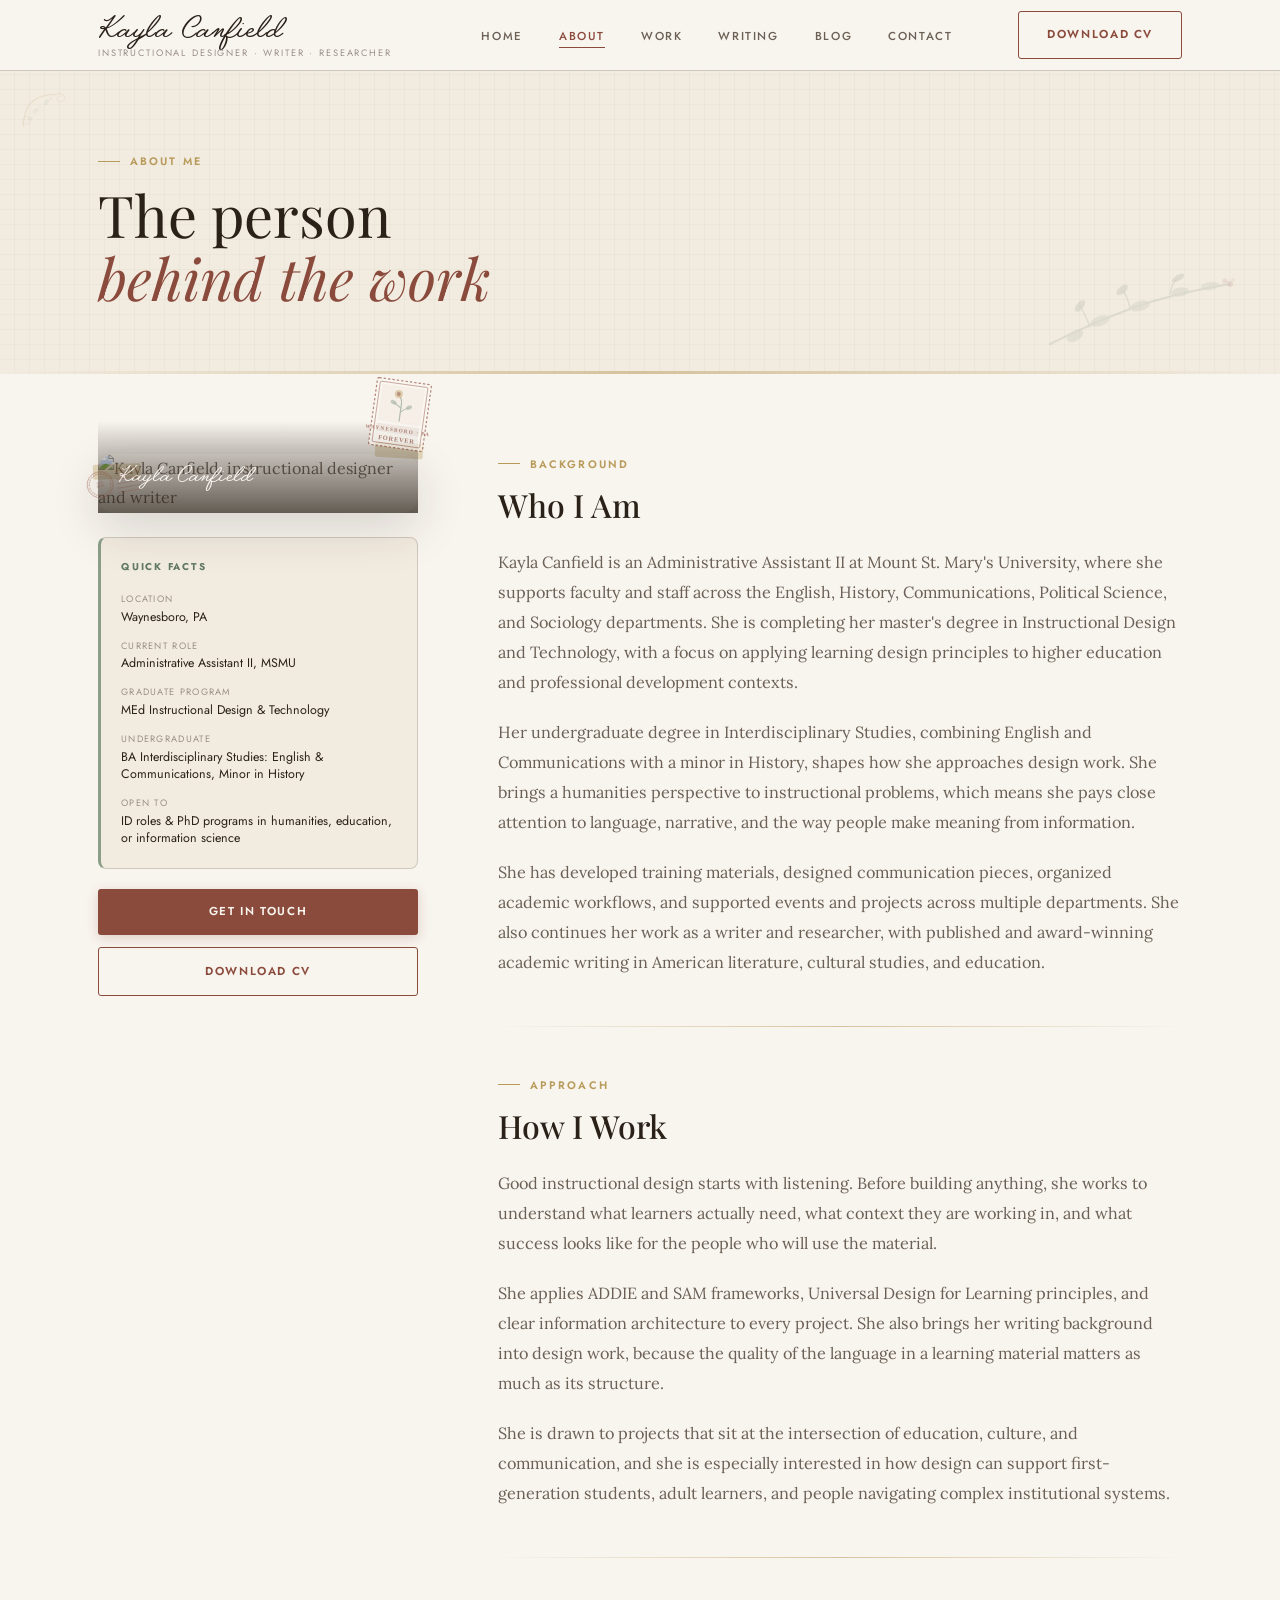
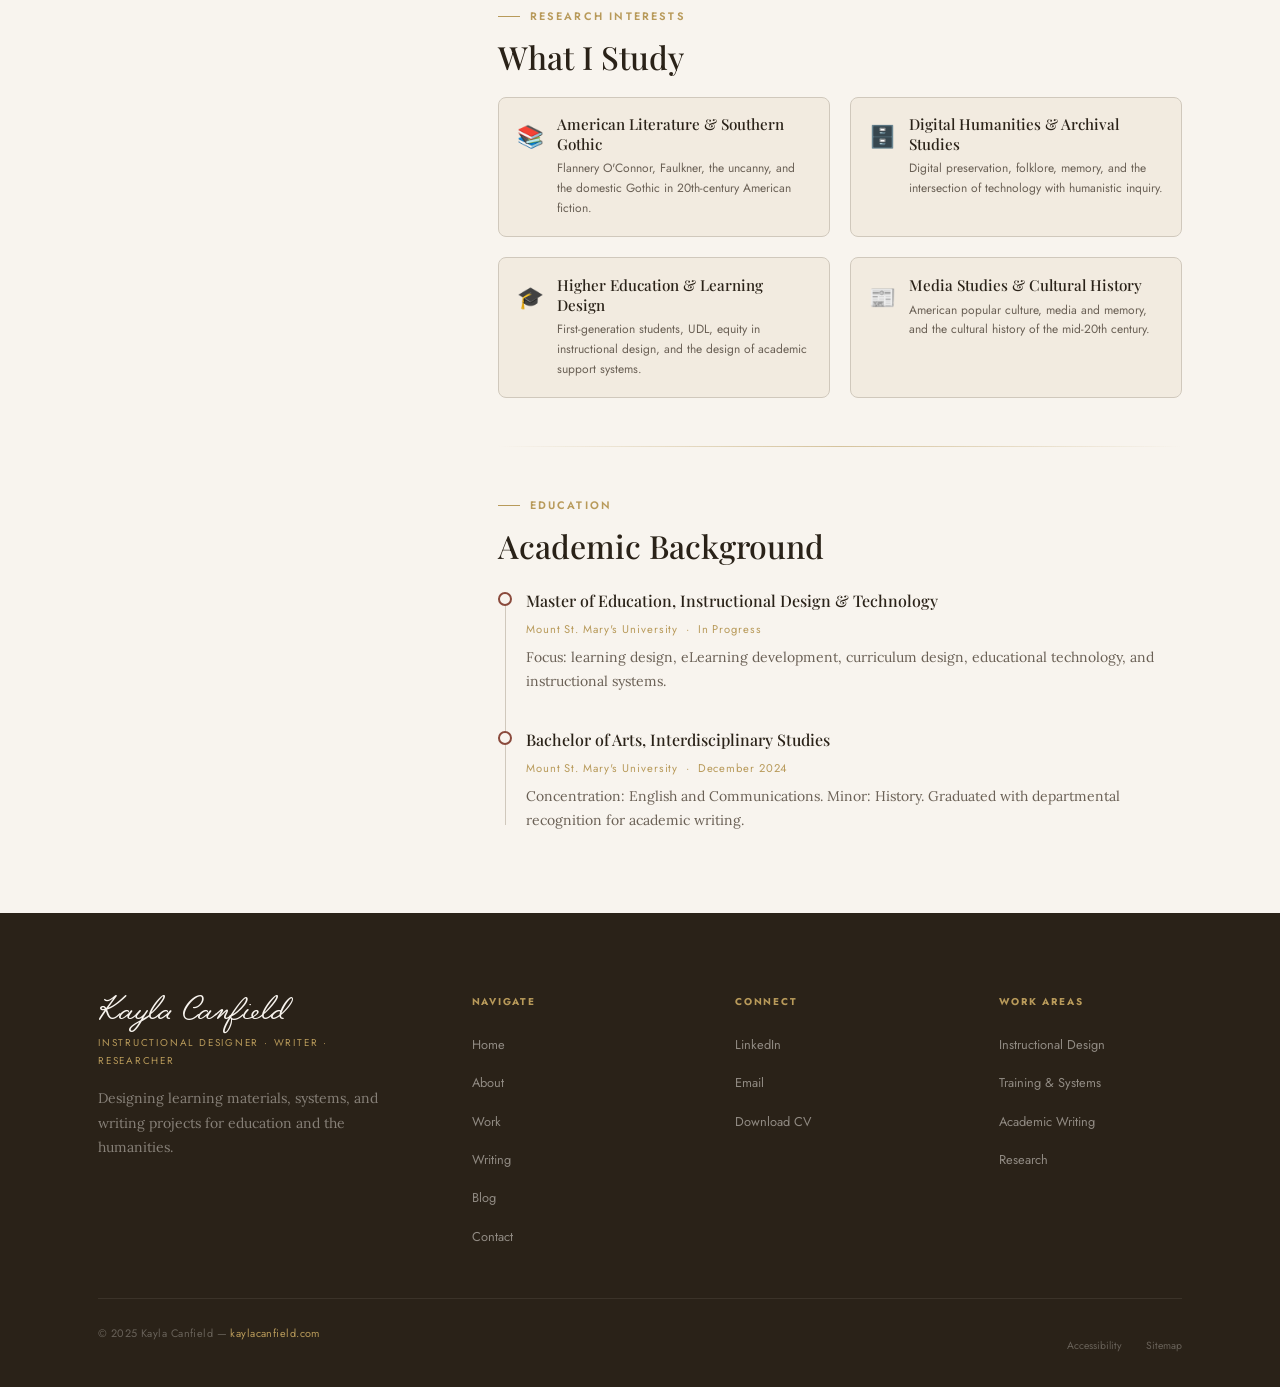
==== commit 7485adf6: "Enhanced homepage: portrait, color, botanicals, stamps, illustrations, identity ribbon" ====
--- a/pages/about.html
+++ b/pages/about.html
@@ -10,6 +10,7 @@
   <link href="https://fonts.googleapis.com/css2?family=Playfair+Display:ital,wght@0,400;0,500;0,600;1,400;1,500&family=Lora:ital,wght@0,400;0,500;0,600;1,400&family=Jost:wght@300;400;500;600&display=swap" rel="stylesheet" />
   <link rel="stylesheet" href="../assets/css/main.css" />
   <link rel="stylesheet" href="../assets/css/about.css" />
+  <link rel="stylesheet" href="../assets/css/home-enhanced.css" />
 </head>
 <body>
 
@@ -47,6 +48,7 @@
   </div>
 </header>
 
+<!-- Botanical decorations -->
 <!-- ── PAGE HERO ─────────────────────────────────────────────── -->
 <section class="page-hero bg-cream">
   <div class="page-hero__gingham pattern-gingham"></div>
@@ -57,6 +59,8 @@
     </h1>
   </div>
   <div class="page-hero__tape"></div>
+  <img src="../assets/images/illustrations/botanical-branch.svg" class="page-hero__botanical" alt="" aria-hidden="true" style="position:absolute;right:40px;bottom:10px;width:200px;opacity:0.2;pointer-events:none;z-index:0;" />
+  <img src="../assets/images/illustrations/flourish-corner.svg" class="page-hero__flourish" alt="" aria-hidden="true" style="position:absolute;left:20px;top:20px;width:70px;opacity:0.18;pointer-events:none;z-index:0;" />
 </section>
 
 <!-- ── MAIN ABOUT CONTENT ────────────────────────────────────── -->
@@ -67,9 +71,16 @@
       <!-- Left: Photo + quick facts -->
       <aside class="about-sidebar reveal">
         <div class="about-photo-wrap">
-          <img src="../assets/images/photos/portrait-hero.jpg"
-               alt="Kayla Canfield holding a graduation cap in front of a stone wall"
+          <img src="../assets/images/photos/portrait-about2.jpg"
+               alt="Kayla Canfield, instructional designer and writer"
                class="about-photo" loading="lazy" />
+          <!-- Vintage stamp decorations on photo -->
+          <div class="about-photo__stamp">
+            <img src="../assets/images/illustrations/postcard-stamp.svg" alt="" aria-hidden="true" />
+          </div>
+          <div class="about-photo__postmark">
+            <img src="../assets/images/illustrations/postmark.svg" alt="" aria-hidden="true" />
+          </div>
           <div class="about-photo__tape about-photo__tape--1"></div>
           <div class="about-photo__tape about-photo__tape--2"></div>
           <div class="about-photo__caption">
--- a/assets/css/main.css
+++ b/assets/css/main.css
@@ -469,6 +469,18 @@
   border-color: rgba(160,128,64,0.2);
 }
 
+.tag--rose {
+  color: var(--c-mauve);
+  background: rgba(160,102,90,0.08);
+  border-color: rgba(160,102,90,0.2);
+}
+
+.tag--terracotta {
+  color: var(--c-terracotta);
+  background: rgba(138,74,60,0.1);
+  border-color: rgba(138,74,60,0.22);
+}
+
 .badge-award {
   display: inline-flex;
   align-items: center;
--- a/assets/css/about.css
+++ b/assets/css/about.css
@@ -41,15 +41,41 @@
 .about-photo-wrap {
   position: relative;
   border-radius: var(--r-lg);
-  overflow: hidden;
+  overflow: visible;
   box-shadow: var(--shadow-lg);
   margin-bottom: 1.5rem;
+}
+
+.about-photo-wrap img.about-photo {
+  border-radius: var(--r-lg);
 }
 
 .about-photo {
   width: 100%;
   display: block;
   filter: saturate(0.9) brightness(1.02);
+}
+
+.about-photo__stamp {
+  position: absolute;
+  bottom: 60px;
+  right: -14px;
+  width: 64px;
+  transform: rotate(8deg);
+  opacity: 0.65;
+  z-index: 3;
+  overflow: visible;
+}
+
+.about-photo__postmark {
+  position: absolute;
+  top: 14px;
+  left: -14px;
+  width: 58px;
+  transform: rotate(-10deg);
+  opacity: 0.45;
+  z-index: 3;
+  overflow: visible;
 }
 
 .about-photo__tape {
--- a/assets/css/home-enhanced.css
+++ b/assets/css/home-enhanced.css
@@ -0,0 +1,495 @@
+/* ================================================================
+   HOME ENHANCED — home-enhanced.css
+   Additional color, illustrations, stamps, botanicals, portrait,
+   identity ribbon, and embellishment styles layered over home.css
+   ================================================================ */
+
+/* ── HERO PORTRAIT ─────────────────────────────────────────── */
+.hero__portrait-wrap {
+  position: relative;
+  border-radius: var(--r-lg);
+  overflow: visible;
+  max-width: 340px;
+  margin: 0 auto;
+}
+
+.hero__portrait-img {
+  width: 100%;
+  border-radius: var(--r-lg);
+  display: block;
+  box-shadow: var(--shadow-lg);
+  filter: saturate(0.9) brightness(1.02);
+  border: 3px solid var(--c-warm-white);
+}
+
+.hero__portrait-tape {
+  position: absolute;
+  width: 58px;
+  height: 18px;
+  background: rgba(184,154,90,0.38);
+  border-radius: 2px;
+  z-index: 2;
+}
+
+.hero__portrait-tape--tl {
+  top: -8px;
+  left: 18px;
+  transform: rotate(-2deg);
+}
+
+.hero__portrait-tape--tr {
+  top: -8px;
+  right: 18px;
+  transform: rotate(2.5deg);
+}
+
+.hero__portrait-stamp {
+  position: absolute;
+  bottom: 70px;
+  right: -22px;
+  width: 80px;
+  transform: rotate(8deg);
+  opacity: 0.75;
+  z-index: 3;
+}
+
+.hero__portrait-library-stamp {
+  position: absolute;
+  top: 18px;
+  left: -24px;
+  width: 70px;
+  transform: rotate(-12deg);
+  opacity: 0.55;
+  z-index: 3;
+}
+
+.hero__portrait-caption {
+  position: absolute;
+  bottom: 0;
+  left: 0;
+  right: 0;
+  background: linear-gradient(to top, rgba(42,34,24,0.78), transparent);
+  padding: 2.5rem 1.25rem 1.1rem;
+  border-radius: 0 0 var(--r-lg) var(--r-lg);
+  display: flex;
+  flex-direction: column;
+  gap: 3px;
+}
+
+.hero__portrait-caption-sub {
+  font-family: var(--f-sans);
+  font-size: 0.58rem;
+  letter-spacing: 0.16em;
+  text-transform: uppercase;
+  color: rgba(248,244,238,0.7);
+}
+
+/* Book float decoration */
+.hero__book-float {
+  position: absolute;
+  bottom: -18px;
+  left: -30px;
+  width: 64px;
+  transform: rotate(-8deg);
+  opacity: 0.65;
+  filter: drop-shadow(0 2px 4px rgba(42,34,24,0.18));
+  pointer-events: none;
+}
+
+/* Botanical floating decorations in hero */
+.hero__botanical {
+  position: absolute;
+  pointer-events: none;
+  z-index: 0;
+}
+
+.hero__botanical--tl {
+  top: 80px;
+  left: -10px;
+  width: 180px;
+  opacity: 0.35;
+  transform: rotate(15deg) scaleX(-1);
+}
+
+.hero__botanical--br {
+  bottom: 60px;
+  right: 0;
+  width: 70px;
+  opacity: 0.3;
+  transform: rotate(-10deg);
+}
+
+.hero__flourish {
+  position: absolute;
+  pointer-events: none;
+  z-index: 0;
+}
+
+.hero__flourish--tr {
+  top: 20px;
+  right: 20px;
+  width: 80px;
+  opacity: 0.25;
+}
+
+/* Override hero visual to show portrait instead of card */
+.hero__visual {
+  position: relative;
+  padding: 2rem 1rem 2rem 0;
+  display: flex;
+  flex-direction: column;
+  align-items: center;
+}
+
+/* ── IDENTITY RIBBON ────────────────────────────────────────── */
+.identity-ribbon {
+  background: var(--c-dusty-blue, #7A8FA6);
+  overflow: hidden;
+  padding: 0.6rem 0;
+  border-top: 1px solid rgba(255,255,255,0.15);
+  border-bottom: 1px solid rgba(255,255,255,0.15);
+}
+
+.identity-ribbon__inner {
+  display: flex;
+  align-items: center;
+  gap: 1.5rem;
+  white-space: nowrap;
+  animation: ribbon-scroll 28s linear infinite;
+  width: max-content;
+}
+
+.identity-ribbon__inner .t-typewriter {
+  font-size: 0.7rem;
+  letter-spacing: 0.14em;
+  text-transform: uppercase;
+  color: rgba(248,244,238,0.88);
+  font-family: var(--f-typewriter, 'Courier Prime', monospace);
+}
+
+.identity-ribbon__dot {
+  width: 5px;
+  height: 5px;
+  border-radius: 50%;
+  background: rgba(248,244,238,0.45);
+  flex-shrink: 0;
+}
+
+@keyframes ribbon-scroll {
+  0%   { transform: translateX(0); }
+  100% { transform: translateX(-50%); }
+}
+
+/* ── ABOUT TEASER ENHANCEMENTS ──────────────────────────────── */
+.about-teaser__sprig {
+  position: absolute;
+  top: 30px;
+  right: 40px;
+  width: 60px;
+  opacity: 0.3;
+  transform: rotate(20deg);
+  pointer-events: none;
+}
+
+.about-teaser__typewriter-panel {
+  background: var(--c-cream);
+  border-radius: var(--r-lg);
+  padding: 2.5rem 2rem;
+  min-height: 340px;
+  display: flex;
+  flex-direction: column;
+  align-items: center;
+  justify-content: center;
+  gap: 1.5rem;
+  box-shadow: var(--shadow-lg);
+  border: 1px solid var(--c-light-gray);
+  position: relative;
+  overflow: hidden;
+}
+
+.about-teaser__typewriter-panel::before {
+  content: '';
+  position: absolute;
+  inset: 0;
+  background-image:
+    repeating-linear-gradient(0deg, transparent, transparent 22px, rgba(138,158,136,0.06) 22px, rgba(138,158,136,0.06) 23px);
+  pointer-events: none;
+}
+
+.about-teaser__typewriter-img {
+  width: 160px;
+  opacity: 0.75;
+  filter: drop-shadow(0 2px 6px rgba(42,34,24,0.12));
+}
+
+.about-teaser__typewriter-text {
+  text-align: center;
+  padding: 0 1rem;
+}
+
+.about-teaser__color-block {
+  position: absolute;
+  border-radius: var(--r-md);
+  z-index: -1;
+  pointer-events: none;
+}
+
+.about-teaser__color-block--blue {
+  bottom: -14px;
+  left: -14px;
+  width: 80px;
+  height: 80px;
+  background: var(--c-dusty-blue, #7A8FA6);
+  opacity: 0.18;
+}
+
+.about-teaser__color-block--rose {
+  top: -10px;
+  right: 40px;
+  width: 60px;
+  height: 60px;
+  background: var(--c-dusty-rose, #C4A0A0);
+  opacity: 0.2;
+  border-radius: 50%;
+}
+
+.about-teaser__glasses {
+  position: absolute;
+  bottom: 10px;
+  right: -20px;
+  width: 100px;
+  opacity: 0.25;
+  transform: rotate(-5deg);
+  pointer-events: none;
+}
+
+/* Color-coded tags */
+.tag--blue {
+  background: rgba(122,143,166,0.15);
+  color: #4a6478;
+  border-color: rgba(122,143,166,0.3);
+}
+
+.tag--rose {
+  background: rgba(196,160,160,0.15);
+  color: #8a5a5a;
+  border-color: rgba(196,160,160,0.3);
+}
+
+.tag--terracotta {
+  background: rgba(139,74,58,0.12);
+  color: var(--c-terracotta);
+  border-color: rgba(139,74,58,0.25);
+}
+
+/* ── DOODLE DIVIDER ─────────────────────────────────────────── */
+.doodle-divider-wrap {
+  padding: 0.5rem 0;
+  overflow: hidden;
+  background: var(--c-warm-white);
+}
+
+.doodle-divider-img {
+  width: 100%;
+  max-height: 30px;
+  display: block;
+}
+
+/* ── WORK SECTION ENHANCEMENTS ──────────────────────────────── */
+.work-section__pen {
+  position: absolute;
+  top: 40px;
+  right: 60px;
+  width: 30px;
+  opacity: 0.2;
+  transform: rotate(15deg);
+  pointer-events: none;
+}
+
+/* Colored card image backgrounds */
+.card__img--blue {
+  background: linear-gradient(135deg, rgba(122,143,166,0.18) 0%, rgba(122,143,166,0.08) 100%);
+}
+
+.card__img--sage {
+  background: linear-gradient(135deg, rgba(138,158,136,0.2) 0%, rgba(138,158,136,0.08) 100%);
+}
+
+.card__img--rose {
+  background: linear-gradient(135deg, rgba(196,160,160,0.2) 0%, rgba(196,160,160,0.08) 100%);
+}
+
+.card__img--gold {
+  background: linear-gradient(135deg, rgba(196,162,101,0.2) 0%, rgba(196,162,101,0.08) 100%);
+}
+
+/* Card color accent left border */
+.card--sage {
+  border-left: 3px solid var(--c-sage) !important;
+}
+
+.card--rose {
+  border-left: 3px solid var(--c-dusty-rose, #C4A0A0) !important;
+}
+
+/* Work card illustration overlay */
+.work-card-illustration {
+  position: absolute;
+  inset: 0;
+  display: flex;
+  align-items: center;
+  justify-content: center;
+  z-index: 1;
+}
+
+.work-card-illustration img {
+  width: 80px;
+  opacity: 0.35;
+  filter: drop-shadow(0 1px 3px rgba(42,34,24,0.1));
+}
+
+.work-card-illustration--sm img {
+  width: 55px;
+}
+
+/* Library card stamp on featured card */
+.work-card-library-card {
+  position: absolute;
+  bottom: 10px;
+  right: 10px;
+  width: 70px;
+  opacity: 0.3;
+  transform: rotate(4deg);
+  z-index: 2;
+}
+
+/* ── WRITING TEASER ENHANCEMENTS ────────────────────────────── */
+.writing-teaser__film-reel {
+  position: absolute;
+  top: 30px;
+  right: 30px;
+  width: 90px;
+  opacity: 0.12;
+  pointer-events: none;
+  z-index: 0;
+}
+
+.writing-teaser__botanical {
+  position: absolute;
+  bottom: 20px;
+  left: -10px;
+  width: 160px;
+  opacity: 0.2;
+  transform: rotate(-10deg) scaleY(-1);
+  pointer-events: none;
+  z-index: 0;
+}
+
+.writing-award-ribbon {
+  display: flex;
+  align-items: center;
+  gap: 0.75rem;
+  margin-top: 1.5rem;
+}
+
+.writing-award-ribbon img {
+  width: 44px;
+  opacity: 0.8;
+}
+
+.writing-award-ribbon__label {
+  font-family: var(--f-sans);
+  font-size: 0.62rem;
+  letter-spacing: 0.14em;
+  text-transform: uppercase;
+  color: var(--c-terracotta);
+  font-weight: 600;
+}
+
+/* Postmark on writing featured card */
+.writing-featured-card__postmark {
+  position: absolute;
+  top: 12px;
+  right: 12px;
+  width: 64px;
+  opacity: 0.3;
+  transform: rotate(5deg);
+}
+
+/* ── SKILLS STRIP ENHANCEMENTS ──────────────────────────────── */
+.skills-strip__doodle-top {
+  position: absolute;
+  top: 0;
+  left: 0;
+  right: 0;
+  pointer-events: none;
+}
+
+.skill-group__icon {
+  margin-bottom: 0.75rem;
+}
+
+/* Colored skill group accents */
+.skill-group--blue {
+  border-color: rgba(122,143,166,0.3) !important;
+  border-top: 2px solid rgba(122,143,166,0.5) !important;
+}
+
+.skill-group--sage {
+  border-color: rgba(138,158,136,0.3) !important;
+  border-top: 2px solid rgba(138,158,136,0.5) !important;
+}
+
+.skill-group--rose {
+  border-color: rgba(196,160,160,0.3) !important;
+  border-top: 2px solid rgba(196,160,160,0.5) !important;
+}
+
+.skill-group--gold {
+  border-color: rgba(196,162,101,0.3) !important;
+  border-top: 2px solid rgba(196,162,101,0.5) !important;
+}
+
+/* ── CONTACT CTA ENHANCEMENTS ───────────────────────────────── */
+.contact-cta__botanical {
+  position: absolute;
+  bottom: 20px;
+  left: 20px;
+  width: 140px;
+  opacity: 0.2;
+  transform: rotate(10deg);
+  pointer-events: none;
+}
+
+.contact-cta__flourish {
+  position: absolute;
+  top: 20px;
+  right: 20px;
+  width: 70px;
+  opacity: 0.2;
+  pointer-events: none;
+}
+
+.contact-cta__postmark {
+  display: flex;
+  justify-content: center;
+  margin-bottom: 1rem;
+}
+
+/* ── RESPONSIVE ─────────────────────────────────────────────── */
+@media (max-width: 1024px) {
+  .hero__botanical--tl { display: none; }
+  .hero__portrait-stamp { right: -10px; }
+  .hero__portrait-library-stamp { left: -10px; }
+  .writing-teaser__film-reel { width: 60px; }
+  .about-teaser__sprig { display: none; }
+}
+
+@media (max-width: 768px) {
+  .identity-ribbon__inner { animation-duration: 18s; }
+  .hero__book-float { display: none; }
+  .hero__portrait-library-stamp { display: none; }
+  .writing-teaser__botanical { display: none; }
+  .contact-cta__botanical { display: none; }
+  .work-section__pen { display: none; }
+}
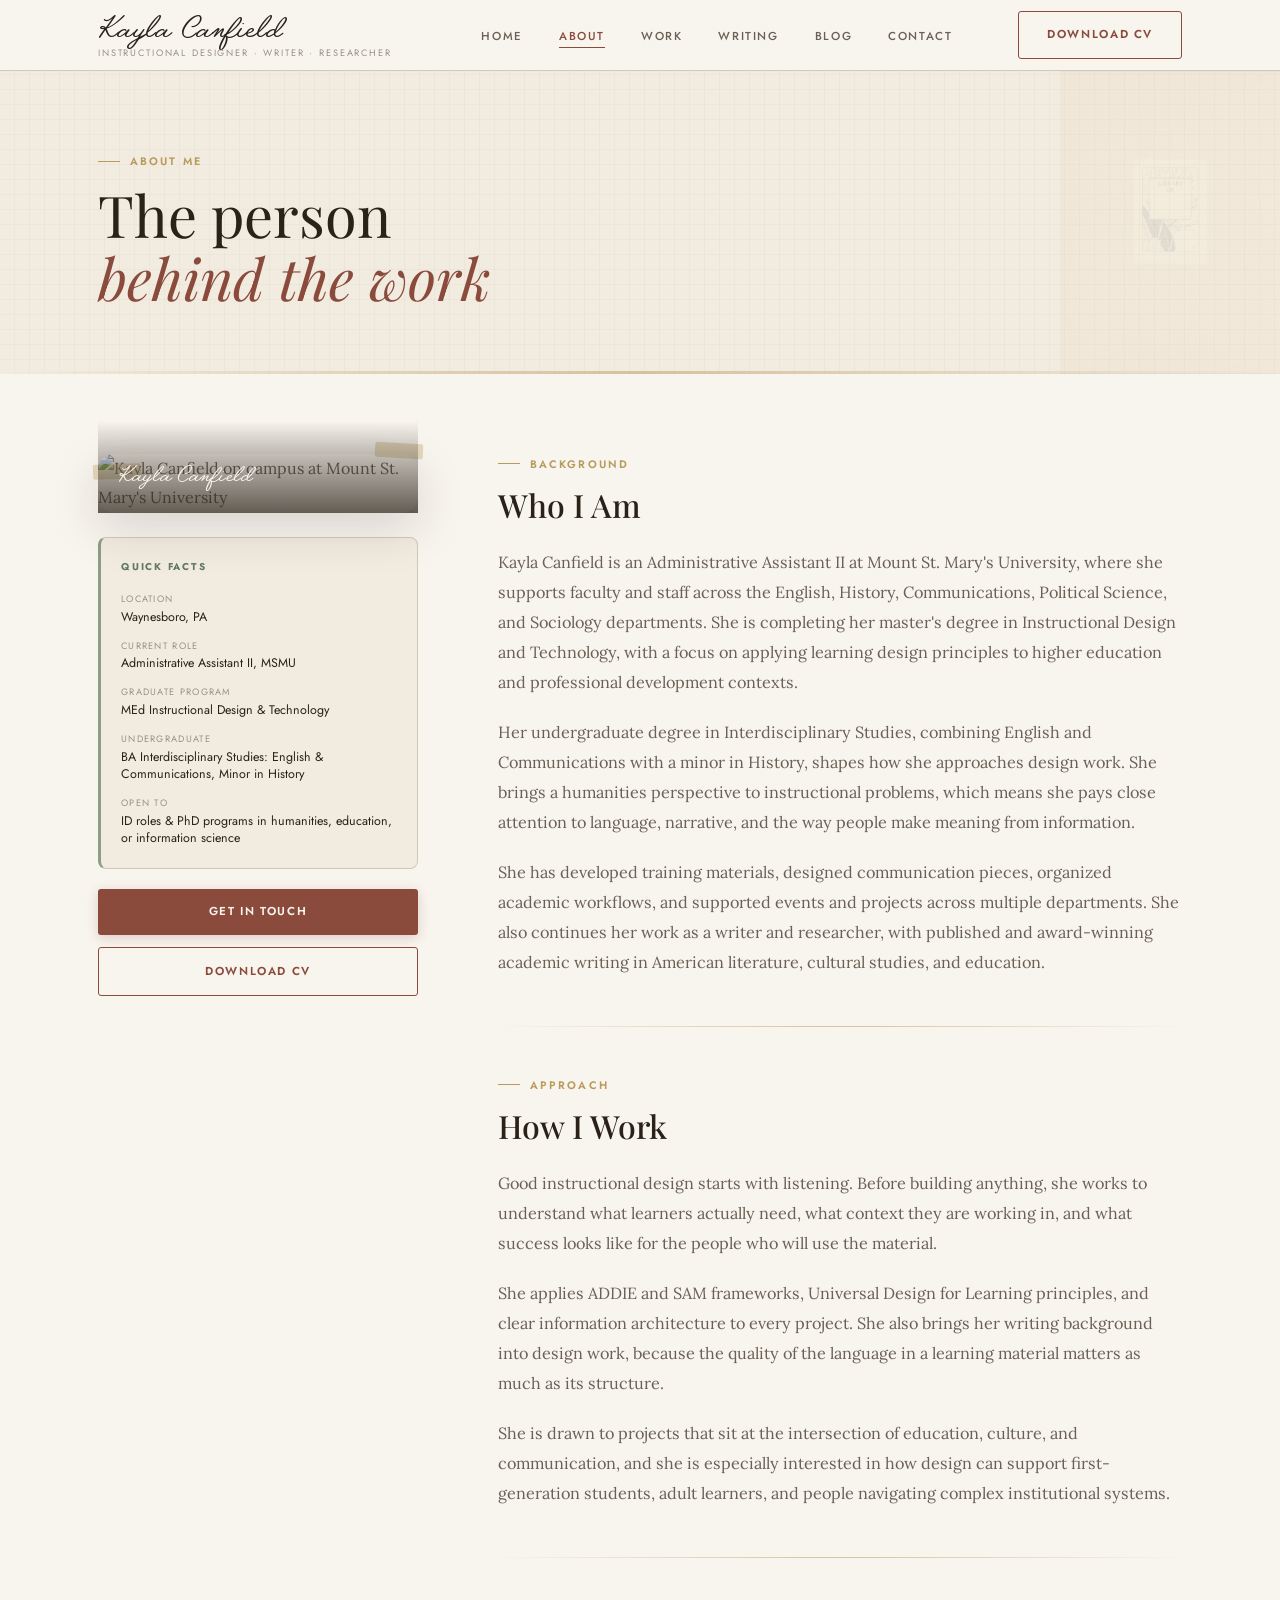
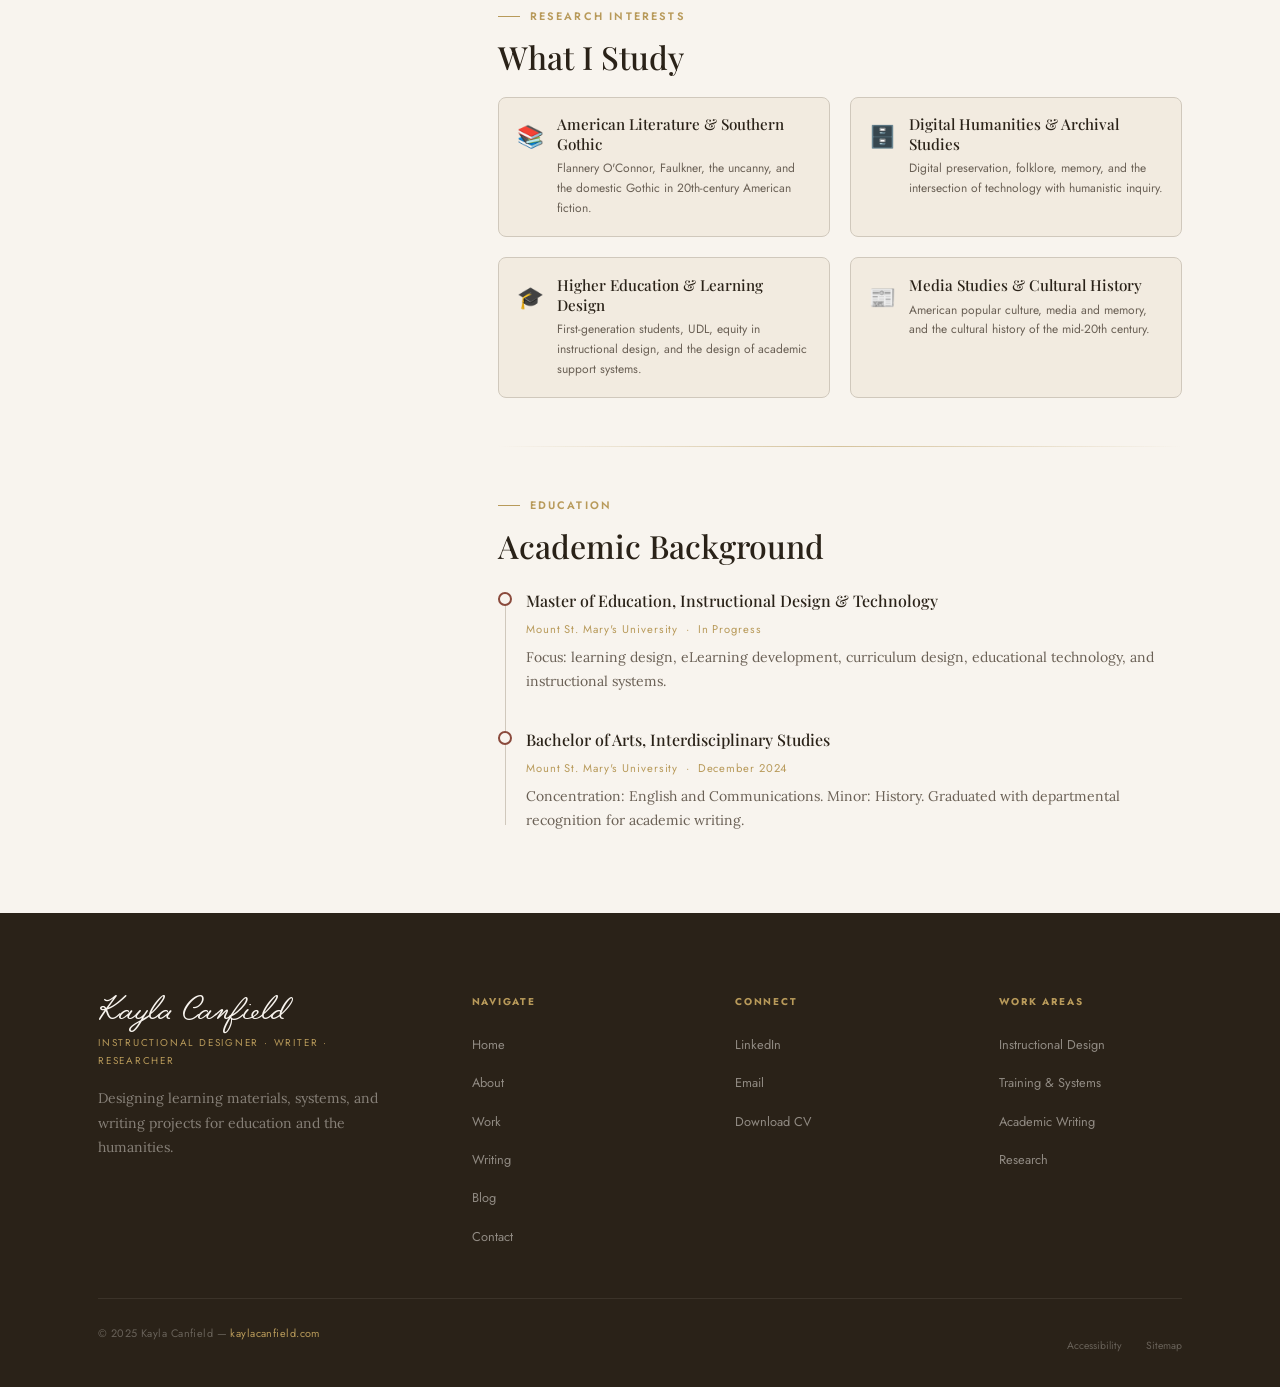
==== commit dfd9b280: "v3: swap portraits, replace SVG embellishments with real vintage assets (library card, typewriter di" ====
--- a/pages/about.html
+++ b/pages/about.html
@@ -10,7 +10,7 @@
   <link href="https://fonts.googleapis.com/css2?family=Playfair+Display:ital,wght@0,400;0,500;0,600;1,400;1,500&family=Lora:ital,wght@0,400;0,500;0,600;1,400&family=Jost:wght@300;400;500;600&display=swap" rel="stylesheet" />
   <link rel="stylesheet" href="../assets/css/main.css" />
   <link rel="stylesheet" href="../assets/css/about.css" />
-  <link rel="stylesheet" href="../assets/css/home-enhanced.css" />
+  <link rel="stylesheet" href="../assets/css/home-v3.css" />
 </head>
 <body>
 
@@ -59,8 +59,10 @@
     </h1>
   </div>
   <div class="page-hero__tape"></div>
-  <img src="../assets/images/illustrations/botanical-branch.svg" class="page-hero__botanical" alt="" aria-hidden="true" style="position:absolute;right:40px;bottom:10px;width:200px;opacity:0.2;pointer-events:none;z-index:0;" />
-  <img src="../assets/images/illustrations/flourish-corner.svg" class="page-hero__flourish" alt="" aria-hidden="true" style="position:absolute;left:20px;top:20px;width:70px;opacity:0.18;pointer-events:none;z-index:0;" />
+  <!-- Ex Libris page as subtle atmospheric background accent -->
+  <div class="page-hero__exlibris" aria-hidden="true">
+    <img src="../assets/images/vintage/ex-libris-page.webp" alt="" loading="lazy" />
+  </div>
 </section>
 
 <!-- ── MAIN ABOUT CONTENT ────────────────────────────────────── -->
@@ -71,16 +73,9 @@
       <!-- Left: Photo + quick facts -->
       <aside class="about-sidebar reveal">
         <div class="about-photo-wrap">
-          <img src="../assets/images/photos/portrait-about2.jpg"
-               alt="Kayla Canfield, instructional designer and writer"
+          <img src="../assets/images/photos/portrait-campus.jpg"
+               alt="Kayla Canfield on campus at Mount St. Mary's University"
                class="about-photo" loading="lazy" />
-          <!-- Vintage stamp decorations on photo -->
-          <div class="about-photo__stamp">
-            <img src="../assets/images/illustrations/postcard-stamp.svg" alt="" aria-hidden="true" />
-          </div>
-          <div class="about-photo__postmark">
-            <img src="../assets/images/illustrations/postmark.svg" alt="" aria-hidden="true" />
-          </div>
           <div class="about-photo__tape about-photo__tape--1"></div>
           <div class="about-photo__tape about-photo__tape--2"></div>
           <div class="about-photo__caption">
--- a/assets/css/home-v3.css
+++ b/assets/css/home-v3.css
@@ -0,0 +1,528 @@
+/* ================================================================
+   HOME V3 — home-v3.css
+   Replaces home-enhanced.css. Uses real vintage image assets
+   instead of SVG illustrations for embellishments.
+   ================================================================ */
+
+/* ── HERO PORTRAIT ─────────────────────────────────────────── */
+.hero__visual {
+  position: relative;
+  display: flex;
+  flex-direction: column;
+  align-items: flex-start;
+  gap: 1.25rem;
+  padding: 1.5rem 0;
+}
+
+.hero__portrait-wrap {
+  position: relative;
+  width: 280px;
+  border-radius: var(--r-lg);
+  overflow: visible;
+  flex-shrink: 0;
+}
+
+.hero__portrait-img {
+  width: 100%;
+  border-radius: var(--r-lg);
+  display: block;
+  box-shadow: var(--shadow-lg);
+  filter: saturate(0.92) brightness(1.02);
+  border: 3px solid var(--c-warm-white);
+}
+
+/* Gold tape strips at top corners of portrait */
+.hero__tape {
+  position: absolute;
+  width: 54px;
+  height: 16px;
+  background: rgba(184,154,90,0.42);
+  border-radius: 2px;
+  z-index: 3;
+}
+
+.hero__tape--tl {
+  top: -7px;
+  left: 16px;
+  transform: rotate(-2deg);
+}
+
+.hero__tape--tr {
+  top: -7px;
+  right: 16px;
+  transform: rotate(2.5deg);
+}
+
+/* Name caption gradient at portrait bottom */
+.hero__portrait-caption {
+  position: absolute;
+  bottom: 0;
+  left: 0;
+  right: 0;
+  background: linear-gradient(to top, rgba(42,34,24,0.78), transparent);
+  padding: 2.5rem 1.25rem 1rem;
+  border-radius: 0 0 var(--r-lg) var(--r-lg);
+  display: flex;
+  flex-direction: column;
+  gap: 3px;
+}
+
+.hero__portrait-caption-sub {
+  font-family: var(--f-sans);
+  font-size: 0.58rem;
+  letter-spacing: 0.16em;
+  text-transform: uppercase;
+  color: rgba(248,244,238,0.72);
+}
+
+/* ── HERO LIBRARY CARD ──────────────────────────────────────── */
+.hero__library-card {
+  position: absolute;
+  bottom: 30px;
+  right: -20px;
+  width: 90px;
+  transform: rotate(5deg);
+  z-index: 4;
+  filter: drop-shadow(0 4px 12px rgba(42,34,24,0.22));
+  transition: transform 0.3s ease;
+}
+
+.hero__library-card:hover {
+  transform: rotate(2deg) scale(1.06);
+}
+
+.hero__library-card-img {
+  width: 100%;
+  border-radius: 3px;
+  display: block;
+}
+
+/* ── IDENTITY RIBBON ────────────────────────────────────────── */
+.identity-ribbon {
+  background: var(--c-dusty-blue, #7A9BAA);
+  overflow: hidden;
+  padding: 0.65rem 0;
+  border-top: 1px solid rgba(255,255,255,0.15);
+  border-bottom: 1px solid rgba(255,255,255,0.15);
+}
+
+.identity-ribbon__inner {
+  display: flex;
+  align-items: center;
+  gap: 1.5rem;
+  white-space: nowrap;
+  animation: ribbon-scroll 30s linear infinite;
+  width: max-content;
+}
+
+.identity-ribbon__inner .t-typewriter {
+  font-size: 0.68rem;
+  letter-spacing: 0.14em;
+  text-transform: uppercase;
+  color: rgba(248,244,238,0.9);
+  font-family: var(--f-typewriter, 'Courier Prime', monospace);
+}
+
+.identity-ribbon__dot {
+  width: 4px;
+  height: 4px;
+  border-radius: 50%;
+  background: rgba(248,244,238,0.4);
+  flex-shrink: 0;
+}
+
+@keyframes ribbon-scroll {
+  0%   { transform: translateX(0); }
+  100% { transform: translateX(-50%); }
+}
+
+/* ── ABOUT TEASER: TYPEWRITER DIAGRAM PANEL ─────────────────── */
+.about-teaser__diagram-panel {
+  position: relative;
+  border-radius: var(--r-lg);
+  overflow: hidden;
+  box-shadow: var(--shadow-lg);
+  background: var(--c-parchment);
+  min-height: 300px;
+  display: flex;
+  align-items: center;
+  justify-content: center;
+}
+
+.about-teaser__diagram-img {
+  position: absolute;
+  inset: 0;
+  width: 100%;
+  height: 100%;
+  object-fit: cover;
+  opacity: 0.18;
+  filter: sepia(0.3);
+}
+
+.about-teaser__diagram-quote {
+  position: relative;
+  z-index: 2;
+  padding: 2.5rem 2rem;
+  text-align: center;
+  background: rgba(242,235,224,0.85);
+  border-radius: var(--r-md);
+  margin: 1.5rem;
+  border: 1px solid rgba(184,154,90,0.2);
+}
+
+.about-teaser__diagram-quote .t-typewriter {
+  font-size: 0.82rem;
+  color: var(--c-terracotta);
+  line-height: 1.7;
+  opacity: 0.9;
+}
+
+/* Color accent blocks behind the diagram panel */
+.about-teaser__color-block {
+  position: absolute;
+  border-radius: var(--r-md);
+  z-index: -1;
+  pointer-events: none;
+}
+
+.about-teaser__color-block--blue {
+  bottom: -14px;
+  left: -14px;
+  width: 80px;
+  height: 80px;
+  background: var(--c-dusty-blue, #7A9BAA);
+  opacity: 0.18;
+}
+
+.about-teaser__color-block--rose {
+  top: -10px;
+  right: 40px;
+  width: 60px;
+  height: 60px;
+  background: var(--c-dusty-rose, #C4887A);
+  opacity: 0.18;
+  border-radius: 50%;
+}
+
+/* ── SECTION DIVIDER: PRESSED LEAF ─────────────────────────── */
+.section-divider-leaf {
+  background: var(--c-warm-white);
+  padding: 1.5rem 0;
+  overflow: hidden;
+}
+
+.section-divider-leaf__inner {
+  display: flex;
+  align-items: center;
+  gap: 2rem;
+  max-width: var(--max-w);
+  margin: 0 auto;
+  padding: 0 var(--space-lg);
+}
+
+.section-divider-leaf__line {
+  flex: 1;
+  height: 1px;
+  background: linear-gradient(90deg, transparent, var(--c-gold), transparent);
+  opacity: 0.5;
+}
+
+.section-divider-leaf__img {
+  width: 44px;
+  height: auto;
+  opacity: 0.35;
+  filter: sepia(0.4) brightness(0.85);
+  flex-shrink: 0;
+}
+
+/* ── WORK CARD IMAGE BACKGROUNDS ────────────────────────────── */
+/* Real vintage image backgrounds for work cards */
+.card__img-bg {
+  position: absolute;
+  inset: 0;
+  width: 100%;
+  height: 100%;
+  object-fit: cover;
+  opacity: 0.22;
+  filter: sepia(0.25) brightness(1.05);
+}
+
+.card__img--memoranda {
+  position: relative;
+  overflow: hidden;
+  background: rgba(196,162,101,0.12);
+}
+
+.card__img--notebook {
+  position: relative;
+  overflow: hidden;
+  background: rgba(138,158,136,0.12);
+}
+
+.card__img--archive {
+  position: relative;
+  overflow: hidden;
+  background: rgba(196,162,101,0.1);
+}
+
+/* Library card overlay on featured card */
+.card__img-overlay-asset {
+  position: absolute;
+  z-index: 2;
+}
+
+.card__img-overlay-asset--library {
+  bottom: 8px;
+  right: 8px;
+  width: 55px;
+  transform: rotate(4deg);
+  opacity: 0.55;
+  filter: drop-shadow(0 2px 6px rgba(42,34,24,0.18));
+  transition: transform 0.3s ease, opacity 0.3s ease;
+}
+
+.card__img-overlay-asset--library:hover {
+  opacity: 0.8;
+  transform: rotate(1deg) scale(1.05);
+}
+
+.card__img-overlay-asset img {
+  width: 100%;
+  display: block;
+  border-radius: 2px;
+}
+
+/* Colored card left-border accents */
+.card--sage {
+  border-left: 3px solid var(--c-sage) !important;
+}
+
+.card--rose {
+  border-left: 3px solid var(--c-dusty-rose, #C4887A) !important;
+}
+
+/* Work card illustration (fountain pen kept) */
+.work-card-pattern {
+  position: absolute;
+  inset: 0;
+}
+
+.work-card-pattern--grid {
+  background-image:
+    repeating-linear-gradient(0deg, transparent, transparent 18px, rgba(196,160,160,0.1) 18px, rgba(196,160,160,0.1) 19px),
+    repeating-linear-gradient(90deg, transparent, transparent 18px, rgba(196,160,160,0.1) 18px, rgba(196,160,160,0.1) 19px);
+}
+
+.work-card-illustration {
+  position: absolute;
+  inset: 0;
+  display: flex;
+  align-items: center;
+  justify-content: center;
+  z-index: 1;
+}
+
+.work-card-illustration img {
+  width: 80px;
+  opacity: 0.4;
+  filter: drop-shadow(0 1px 3px rgba(42,34,24,0.1));
+}
+
+.work-card-illustration--sm img {
+  width: 50px;
+}
+
+/* ── WRITING TEASER: TYPOGRAPHY DIAGRAM BG ──────────────────── */
+.writing-teaser__bg-diagram {
+  position: absolute;
+  top: 0;
+  right: 0;
+  width: 380px;
+  height: 100%;
+  overflow: hidden;
+  pointer-events: none;
+  z-index: 0;
+}
+
+.writing-teaser__bg-diagram img {
+  width: 100%;
+  height: 100%;
+  object-fit: cover;
+  object-position: left center;
+  opacity: 0.07;
+  filter: sepia(0.3);
+}
+
+/* Award block with Cooper Union stamp */
+.writing-award-block {
+  display: flex;
+  align-items: center;
+  gap: 0.75rem;
+  margin-top: 1.75rem;
+  padding: 0.75rem 1rem;
+  background: rgba(248,244,238,0.6);
+  border-radius: var(--r-md);
+  border: 1px solid rgba(184,154,90,0.2);
+  max-width: 280px;
+}
+
+.writing-award-block__stamp {
+  width: 44px;
+  height: 44px;
+  overflow: hidden;
+  border-radius: 3px;
+  flex-shrink: 0;
+}
+
+.writing-award-block__stamp img {
+  width: 100%;
+  height: 100%;
+  object-fit: cover;
+  filter: sepia(0.3) brightness(0.9);
+  opacity: 0.8;
+}
+
+.writing-award-block__label {
+  font-family: var(--f-sans);
+  font-size: 0.62rem;
+  letter-spacing: 0.14em;
+  text-transform: uppercase;
+  color: var(--c-terracotta);
+  font-weight: 600;
+  line-height: 1.4;
+}
+
+/* Writing featured card: ex libris background */
+.writing-featured-card {
+  position: relative;
+  overflow: hidden;
+}
+
+.writing-featured-card__exlibris {
+  position: absolute;
+  inset: 0;
+  z-index: 0;
+  pointer-events: none;
+}
+
+.writing-featured-card__exlibris img {
+  width: 100%;
+  height: 100%;
+  object-fit: cover;
+  object-position: center top;
+  opacity: 0.06;
+  filter: sepia(0.2);
+}
+
+.writing-featured-card__content {
+  position: relative;
+  z-index: 1;
+}
+
+/* ── CONTACT CTA: AIR MAIL STICKER ─────────────────────────── */
+.contact-cta__airmail {
+  display: flex;
+  justify-content: center;
+  margin-bottom: 1.5rem;
+}
+
+.contact-cta__airmail img {
+  max-width: 260px;
+  height: auto;
+  opacity: 0.65;
+  filter: saturate(0.75) brightness(1.05);
+}
+
+/* ── ABOUT PAGE: EX LIBRIS HERO ACCENT ──────────────────────── */
+.page-hero__exlibris {
+  position: absolute;
+  right: 0;
+  top: 0;
+  bottom: 0;
+  width: 220px;
+  overflow: hidden;
+  pointer-events: none;
+  z-index: 0;
+}
+
+.page-hero__exlibris img {
+  width: 100%;
+  height: 100%;
+  object-fit: cover;
+  object-position: center;
+  opacity: 0.08;
+  filter: sepia(0.25);
+}
+
+/* ── ABOUT PHOTO STAMP POSITIONING (cleanup) ────────────────── */
+/* Remove old SVG stamp wrappers — no longer needed */
+.about-photo__stamp,
+.about-photo__postmark {
+  display: none;
+}
+
+/* ── SKILL GROUP COLOR ACCENTS ──────────────────────────────── */
+.skill-group--blue {
+  border-color: rgba(122,155,170,0.3) !important;
+  border-top: 2px solid rgba(122,155,170,0.5) !important;
+}
+
+.skill-group--sage {
+  border-color: rgba(138,158,136,0.3) !important;
+  border-top: 2px solid rgba(138,158,136,0.5) !important;
+}
+
+.skill-group--rose {
+  border-color: rgba(196,136,122,0.3) !important;
+  border-top: 2px solid rgba(196,136,122,0.5) !important;
+}
+
+.skill-group--gold {
+  border-color: rgba(184,154,90,0.3) !important;
+  border-top: 2px solid rgba(184,154,90,0.5) !important;
+}
+
+/* ── RESPONSIVE ─────────────────────────────────────────────── */
+@media (max-width: 1100px) {
+  .hero__library-card {
+    width: 70px;
+    right: -10px;
+    bottom: 20px;
+  }
+  .writing-teaser__bg-diagram {
+    width: 240px;
+  }
+  .page-hero__exlibris {
+    width: 160px;
+  }
+}
+
+@media (max-width: 768px) {
+  .hero__library-card {
+    display: none;
+  }
+  .hero__portrait-wrap {
+    width: 220px;
+  }
+  .writing-teaser__bg-diagram {
+    display: none;
+  }
+  .contact-cta__airmail img {
+    max-width: 200px;
+  }
+  .section-divider-leaf__img {
+    width: 32px;
+  }
+  .page-hero__exlibris {
+    display: none;
+  }
+}
+
+@media (max-width: 480px) {
+  .hero__portrait-wrap {
+    width: 180px;
+  }
+  .about-teaser__diagram-panel {
+    min-height: 220px;
+  }
+}
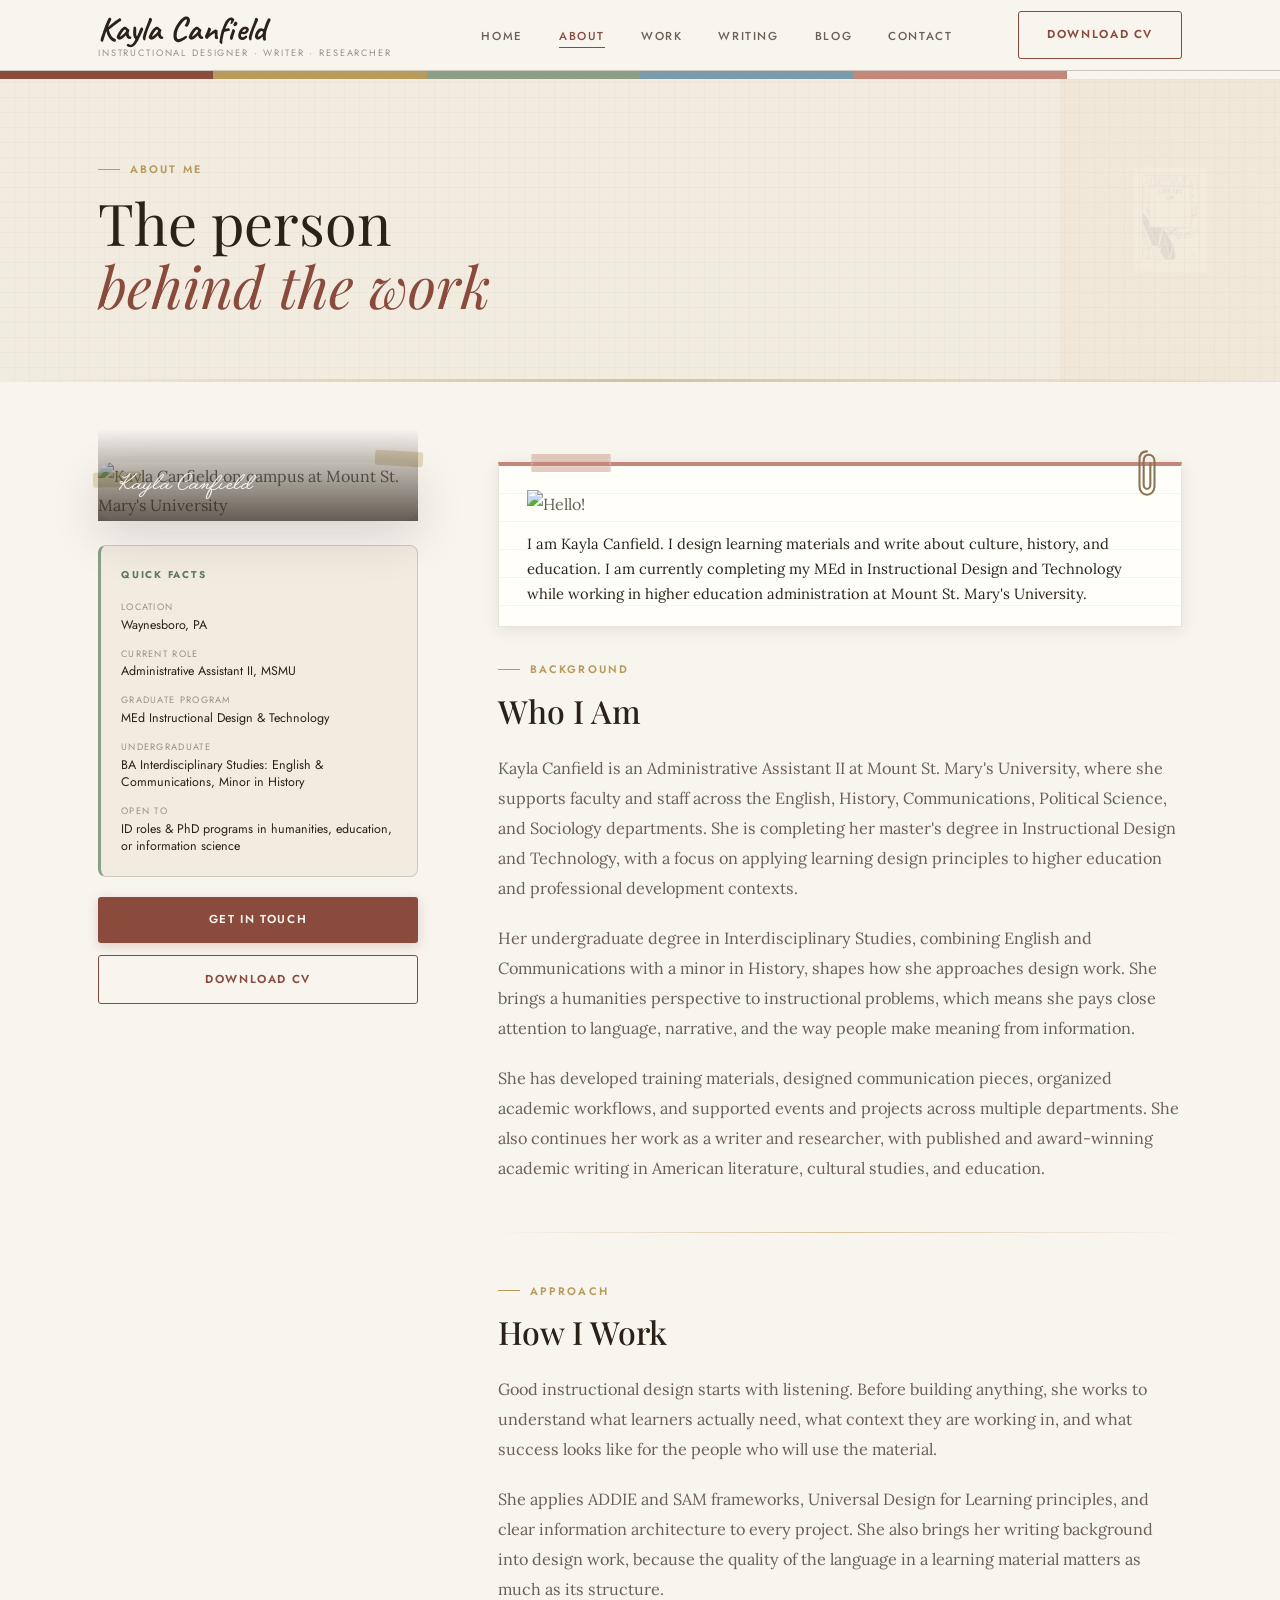
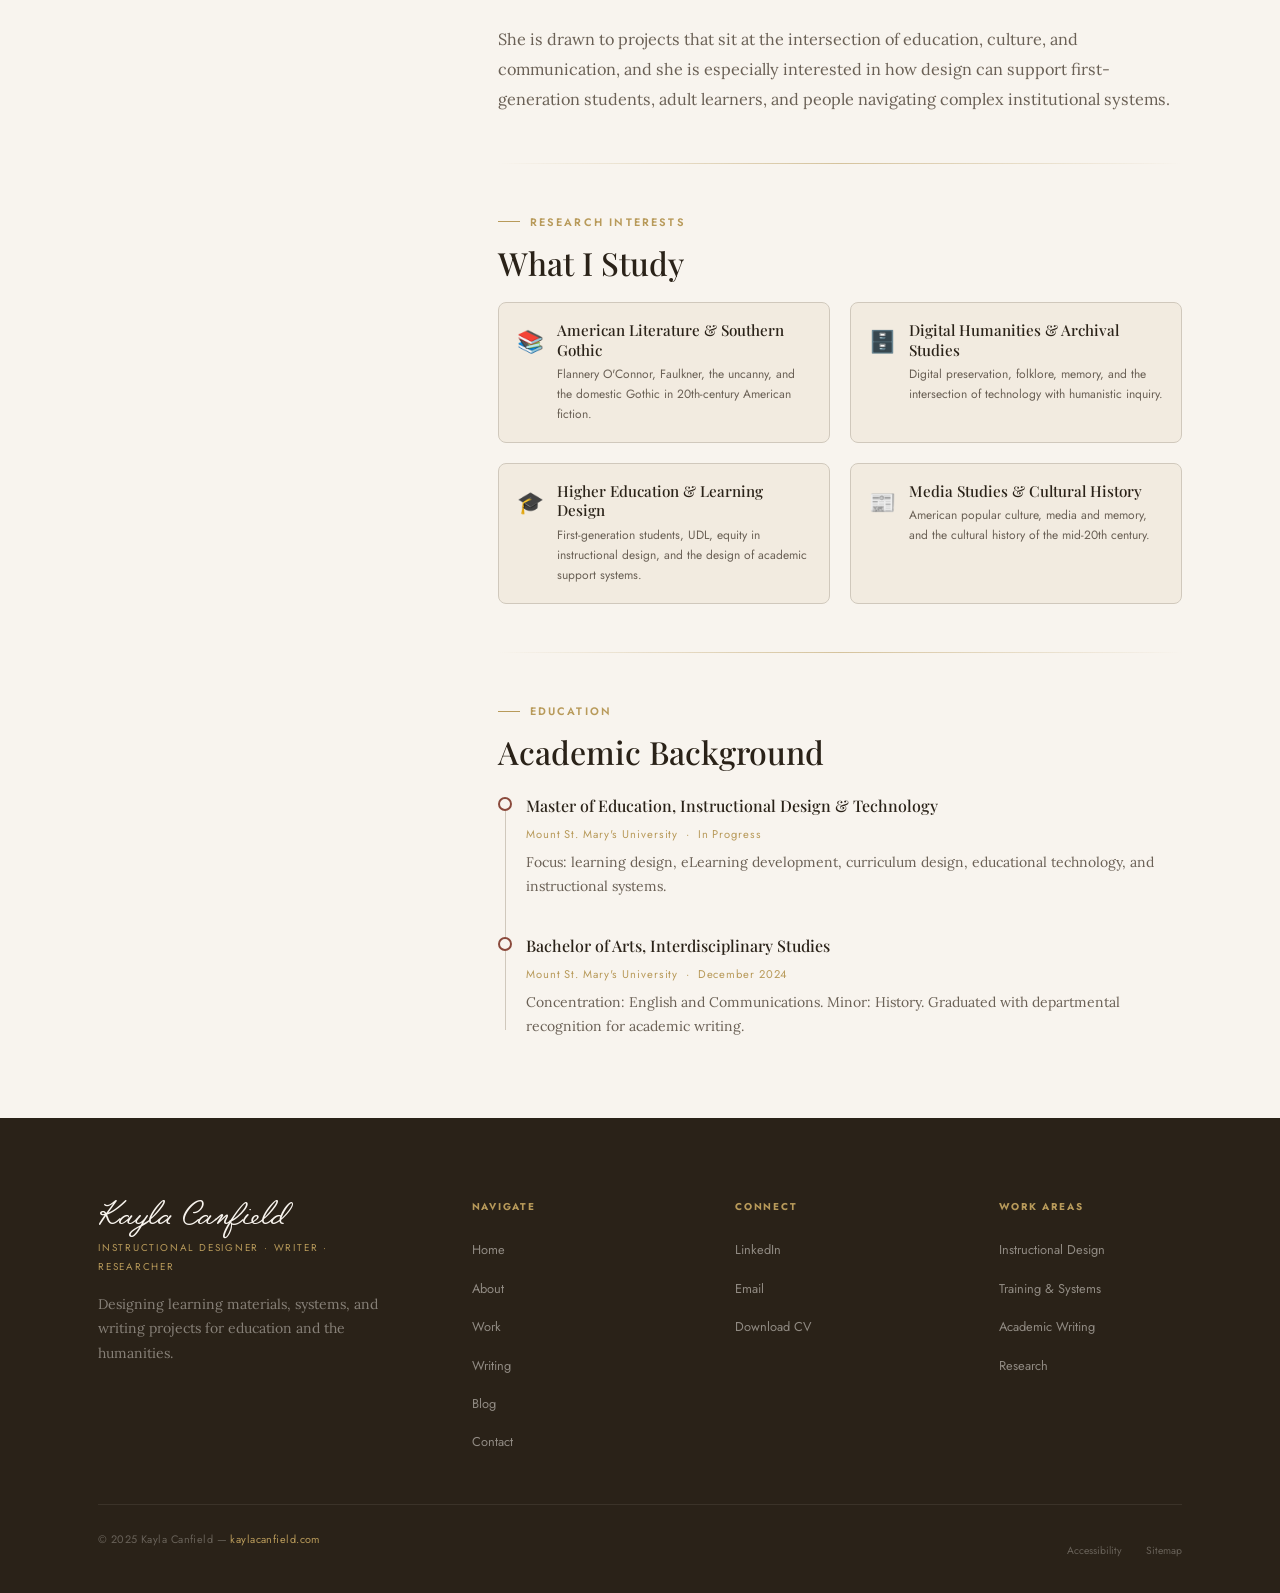
==== commit 17935b78: "v4: floral burgundy banner, apothecary drawers, polaroid portrait, color band, cursive logo, Hello! " ====
--- a/pages/about.html
+++ b/pages/about.html
@@ -7,10 +7,11 @@
   <meta name="description" content="About Kayla Canfield: instructional designer, writer, and researcher at Mount St. Mary's University. MEd candidate in Instructional Design and Technology." />
   <link rel="preconnect" href="https://fonts.googleapis.com" />
   <link rel="preconnect" href="https://fonts.gstatic.com" crossorigin />
-  <link href="https://fonts.googleapis.com/css2?family=Playfair+Display:ital,wght@0,400;0,500;0,600;1,400;1,500&family=Lora:ital,wght@0,400;0,500;0,600;1,400&family=Jost:wght@300;400;500;600&display=swap" rel="stylesheet" />
+  <link href="https://fonts.googleapis.com/css2?family=Playfair+Display:ital,wght@0,400;0,500;0,600;1,400;1,500&family=Lora:ital,wght@0,400;0,500;0,600;1,400&family=Jost:wght@300;400;500;600&family=Caveat:wght@400;500;600;700&family=Special+Elite&display=swap" rel="stylesheet" />
   <link rel="stylesheet" href="../assets/css/main.css" />
   <link rel="stylesheet" href="../assets/css/about.css" />
   <link rel="stylesheet" href="../assets/css/home-v3.css" />
+  <link rel="stylesheet" href="../assets/css/home-v4.css" />
 </head>
 <body>
 
@@ -28,7 +29,7 @@
 <header class="site-header">
   <div class="header-inner">
     <a href="../index.html" class="site-logo">
-      <span class="site-logo__name">Kayla Canfield</span>
+      <span class="site-logo__name site-logo__name--cursive">Kayla Canfield</span>
       <span class="site-logo__tagline">Instructional Designer &middot; Writer &middot; Researcher</span>
     </a>
     <nav aria-label="Primary navigation">
@@ -48,7 +49,16 @@
   </div>
 </header>
 
-<!-- Botanical decorations -->
+<!-- ── DECORATIVE COLOR BAND ───────────────────────────────── -->
+<div class="color-band" aria-hidden="true">
+  <div class="color-band__stripe color-band__stripe--terracotta"></div>
+  <div class="color-band__stripe color-band__stripe--gold"></div>
+  <div class="color-band__stripe color-band__stripe--sage"></div>
+  <div class="color-band__stripe color-band__stripe--blue"></div>
+  <div class="color-band__stripe color-band__stripe--rose"></div>
+  <div class="color-band__stripe color-band__stripe--cream"></div>
+</div>
+
 <!-- ── PAGE HERO ─────────────────────────────────────────────── -->
 <section class="page-hero bg-cream">
   <div class="page-hero__gingham pattern-gingham"></div>
@@ -117,7 +127,25 @@
 
       <!-- Right: Bio text -->
       <div class="about-bio reveal reveal-delay-1">
-        <p class="eyebrow">Background</p>
+
+        <!-- Hello! note card at top of bio -->
+        <div class="hello-note-card">
+          <div class="hello-note-card__tape">
+            <img src="../assets/images/illustrations/tape-strip-rose.svg" alt="" aria-hidden="true" />
+          </div>
+          <div class="hello-note-card__hello">
+            <img src="../assets/images/ui/hello-red.jpg" alt="Hello!" loading="lazy" />
+          </div>
+          <div class="hello-note-card__lines" aria-hidden="true"></div>
+          <div class="hello-note-card__text">
+            <p>I am Kayla Canfield. I design learning materials and write about culture, history, and education. I am currently completing my MEd in Instructional Design and Technology while working in higher education administration at Mount St. Mary's University.</p>
+          </div>
+          <div class="hello-note-card__clip">
+            <img src="../assets/images/illustrations/paper-clip.svg" alt="" aria-hidden="true" />
+          </div>
+        </div>
+
+        <p class="eyebrow" style="margin-top:2rem;">Background</p>
         <h2 class="t-h2" style="margin-bottom:1.5rem;">Who I Am</h2>
 
         <p class="body-text">
--- a/assets/css/home-v4.css
+++ b/assets/css/home-v4.css
@@ -0,0 +1,898 @@
+/* ============================================================
+   HOME V4 — KAYLA CANFIELD PORTFOLIO
+   Floral banner, apothecary drawers, stationery aesthetic,
+   color band, cursive logo, index cards, memo cards
+   ============================================================ */
+
+/* ── CURSIVE LOGO NAME ─────────────────────────────────────── */
+.site-logo__name--cursive {
+  font-family: 'Caveat', cursive;
+  font-size: 2.1rem;
+  font-weight: 700;
+  color: var(--c-ink);
+  letter-spacing: 0.01em;
+  line-height: 1;
+  display: block;
+}
+
+/* ── DECORATIVE COLOR BAND ─────────────────────────────────── */
+.color-band {
+  display: flex;
+  width: 100%;
+  height: 8px;
+  overflow: hidden;
+}
+.color-band__stripe {
+  flex: 1;
+}
+.color-band__stripe--terracotta { background: var(--c-terracotta); }
+.color-band__stripe--gold       { background: var(--c-gold); }
+.color-band__stripe--sage       { background: var(--c-sage); }
+.color-band__stripe--blue       { background: var(--c-dusty-blue); }
+.color-band__stripe--rose       { background: var(--c-dusty-rose); }
+.color-band__stripe--cream      { background: var(--c-warm-white); }
+
+/* ── FLORAL BURGUNDY BANNER ────────────────────────────────── */
+.floral-banner {
+  background: var(--c-parchment);
+  padding: var(--space-xl) var(--space-md);
+  position: relative;
+  overflow: hidden;
+}
+
+.floral-banner__frame {
+  position: relative;
+  max-width: 860px;
+  margin: 0 auto;
+  display: grid;
+  grid-template-columns: 1fr;
+  grid-template-rows: 1fr;
+}
+
+/* Floral corner images */
+.floral-corner {
+  position: absolute;
+  width: 200px;
+  height: 200px;
+  z-index: 2;
+  pointer-events: none;
+}
+.floral-corner img {
+  width: 100%;
+  height: 100%;
+  object-fit: cover;
+  opacity: 0.82;
+}
+.floral-banner__floral-tl { top: -10px; left: -10px; }
+.floral-banner__floral-tr { top: -10px; right: -10px; }
+.floral-banner__floral-bl { bottom: -10px; left: -10px; }
+.floral-banner__floral-br { bottom: -10px; right: -10px; }
+
+.floral-corner--flip     img { transform: scaleX(-1); }
+.floral-corner--flipv    img { transform: scaleY(-1); }
+.floral-corner--flipboth img { transform: scale(-1,-1); }
+
+/* Burgundy center panel */
+.floral-banner__center {
+  background: #5C1F2E;
+  border: 3px solid #8B3A4A;
+  outline: 2px solid rgba(196,162,101,0.5);
+  outline-offset: 6px;
+  padding: 3.5rem 4rem;
+  text-align: center;
+  position: relative;
+  z-index: 3;
+  margin: 80px 60px;
+  box-shadow: 0 8px 40px rgba(0,0,0,0.22), inset 0 0 60px rgba(0,0,0,0.12);
+}
+
+.floral-banner__eyebrow {
+  font-family: 'Special Elite', 'Courier Prime', monospace;
+  font-size: 0.72rem;
+  letter-spacing: 0.18em;
+  text-transform: uppercase;
+  color: var(--c-gold);
+  margin-bottom: 0.75rem;
+  opacity: 0.9;
+}
+
+.floral-banner__name {
+  font-family: 'Caveat', cursive;
+  font-size: clamp(3rem, 7vw, 5.5rem);
+  font-weight: 700;
+  color: var(--c-warm-white);
+  line-height: 1;
+  margin-bottom: 0.5rem;
+  text-shadow: 0 2px 8px rgba(0,0,0,0.3);
+}
+
+.floral-banner__rule {
+  width: 80px;
+  height: 2px;
+  background: var(--c-gold);
+  margin: 1rem auto;
+  opacity: 0.7;
+}
+
+.floral-banner__title {
+  font-family: 'Special Elite', monospace;
+  font-size: 0.9rem;
+  letter-spacing: 0.12em;
+  color: rgba(248,244,238,0.85);
+  margin-bottom: 0.5rem;
+  text-transform: uppercase;
+}
+
+.floral-banner__sub {
+  font-family: 'Lora', serif;
+  font-size: 0.85rem;
+  font-style: italic;
+  color: rgba(196,162,101,0.85);
+  margin-bottom: 1.5rem;
+}
+
+.floral-banner__tags {
+  display: flex;
+  flex-wrap: wrap;
+  gap: 0.4rem;
+  justify-content: center;
+  margin-bottom: 1.75rem;
+}
+.floral-banner__tags span {
+  font-family: 'Jost', sans-serif;
+  font-size: 0.7rem;
+  letter-spacing: 0.1em;
+  text-transform: uppercase;
+  color: rgba(248,244,238,0.75);
+  border: 1px solid rgba(196,162,101,0.4);
+  padding: 0.25rem 0.7rem;
+  border-radius: 2px;
+}
+
+.floral-banner__actions {
+  display: flex;
+  gap: 1rem;
+  justify-content: center;
+  flex-wrap: wrap;
+}
+
+.floral-banner__btn {
+  font-family: 'Jost', sans-serif;
+  font-size: 0.78rem;
+  font-weight: 600;
+  letter-spacing: 0.12em;
+  text-transform: uppercase;
+  padding: 0.65rem 1.6rem;
+  border-radius: 2px;
+  text-decoration: none;
+  transition: all 0.25s;
+  background: var(--c-gold);
+  color: var(--c-ink);
+  border: 2px solid var(--c-gold);
+}
+.floral-banner__btn:hover {
+  background: transparent;
+  color: var(--c-gold);
+}
+.floral-banner__btn--ghost {
+  background: transparent;
+  color: rgba(248,244,238,0.85);
+  border-color: rgba(248,244,238,0.4);
+}
+.floral-banner__btn--ghost:hover {
+  background: rgba(248,244,238,0.1);
+  color: var(--c-warm-white);
+  border-color: var(--c-warm-white);
+}
+
+/* ── IDENTITY RIBBON ───────────────────────────────────────── */
+.identity-ribbon {
+  background: var(--c-dusty-blue);
+  overflow: hidden;
+  padding: 0.6rem 0;
+  border-top: 2px solid rgba(255,255,255,0.15);
+  border-bottom: 2px solid rgba(255,255,255,0.15);
+}
+.identity-ribbon__inner {
+  display: flex;
+  gap: 2rem;
+  align-items: center;
+  white-space: nowrap;
+  animation: ribbon-scroll 28s linear infinite;
+  width: max-content;
+}
+.identity-ribbon__inner .t-typewriter {
+  font-size: 0.75rem;
+  letter-spacing: 0.14em;
+  text-transform: uppercase;
+  color: rgba(255,255,255,0.9);
+}
+.identity-ribbon__dot {
+  width: 5px;
+  height: 5px;
+  border-radius: 50%;
+  background: rgba(255,255,255,0.5);
+  flex-shrink: 0;
+}
+@keyframes ribbon-scroll {
+  0%   { transform: translateX(0); }
+  100% { transform: translateX(-50%); }
+}
+
+/* ── HERO PORTRAIT SECTION ─────────────────────────────────── */
+.hero-portrait-section {
+  position: relative;
+  overflow: hidden;
+}
+.hero-portrait-section__bg {
+  position: absolute;
+  inset: 0;
+  opacity: 0.35;
+}
+.hero-portrait-layout {
+  display: grid;
+  grid-template-columns: 420px 1fr;
+  gap: var(--space-xl);
+  align-items: start;
+  padding: var(--space-xl) 0;
+}
+
+/* ── PORTRAIT POLAROID ─────────────────────────────────────── */
+.portrait-polaroid {
+  position: relative;
+  background: var(--c-warm-white);
+  padding: 14px 14px 56px;
+  box-shadow: 0 6px 32px rgba(0,0,0,0.14), 0 2px 8px rgba(0,0,0,0.08);
+  transform: rotate(-1.5deg);
+  transition: transform 0.3s;
+  max-width: 380px;
+}
+.portrait-polaroid:hover {
+  transform: rotate(0deg) scale(1.01);
+}
+.portrait-polaroid__tape {
+  position: absolute;
+  z-index: 10;
+}
+.portrait-polaroid__tape--top {
+  top: -12px;
+  left: 50%;
+  transform: translateX(-50%);
+  width: 90px;
+}
+.portrait-polaroid__tape--top img {
+  width: 100%;
+}
+.portrait-polaroid__frame {
+  position: relative;
+  overflow: visible;
+  background: #e8e0d4;
+  aspect-ratio: 4/5;
+}
+.portrait-polaroid__img {
+  width: 100%;
+  height: 100%;
+  object-fit: cover;
+  object-position: top center;
+  display: block;
+}
+.portrait-polaroid__library-card {
+  position: absolute;
+  bottom: -20px;
+  right: -20px;
+  width: 100px;
+  transform: rotate(4deg);
+  box-shadow: 0 3px 12px rgba(0,0,0,0.18);
+  z-index: 5;
+  transition: transform 0.3s;
+}
+.portrait-polaroid:hover .portrait-polaroid__library-card {
+  transform: rotate(2deg) scale(1.05);
+}
+.portrait-polaroid__library-card img {
+  width: 100%;
+  display: block;
+}
+.portrait-polaroid__caption {
+  position: absolute;
+  bottom: 0;
+  left: 0;
+  right: 0;
+  height: 56px;
+  display: flex;
+  flex-direction: column;
+  align-items: center;
+  justify-content: center;
+  gap: 2px;
+  background: var(--c-warm-white);
+}
+.portrait-polaroid__caption-sub {
+  font-family: 'Special Elite', monospace;
+  font-size: 0.65rem;
+  color: var(--c-warm-gray);
+  letter-spacing: 0.05em;
+}
+.portrait-polaroid__clip {
+  position: absolute;
+  top: -18px;
+  right: 24px;
+  width: 22px;
+  z-index: 11;
+}
+.portrait-polaroid__clip img { width: 100%; }
+
+/* ── DRAWERS COLUMN ────────────────────────────────────────── */
+.drawers-column {
+  display: flex;
+  flex-direction: column;
+  gap: var(--space-md);
+}
+
+/* ── INDEX CARD ────────────────────────────────────────────── */
+.index-card {
+  background: #FFFEF8;
+  border: 1px solid rgba(139,115,85,0.2);
+  border-top: 4px solid var(--c-dusty-blue);
+  padding: 1.5rem 1.5rem 1.25rem;
+  position: relative;
+  box-shadow: 0 2px 10px rgba(0,0,0,0.07);
+}
+.index-card--intro {
+  border-top-color: var(--c-terracotta);
+}
+.index-card__pin {
+  position: absolute;
+  top: -18px;
+  left: 50%;
+  transform: translateX(-50%);
+  width: 28px;
+  z-index: 5;
+}
+.index-card__pin img { width: 100%; }
+.index-card__lines {
+  position: absolute;
+  inset: 0;
+  background-image: repeating-linear-gradient(
+    transparent,
+    transparent 27px,
+    rgba(139,115,85,0.08) 27px,
+    rgba(139,115,85,0.08) 28px
+  );
+  pointer-events: none;
+}
+.index-card__content {
+  position: relative;
+  z-index: 1;
+}
+
+/* ── APOTHECARY DRAWERS ────────────────────────────────────── */
+.apothecary-unit {
+  background: linear-gradient(135deg, #6B4F2A 0%, #4A3218 40%, #5C3D1A 100%);
+  border-radius: 4px;
+  box-shadow: 0 8px 32px rgba(0,0,0,0.28), inset 0 1px 0 rgba(255,255,255,0.08);
+  overflow: hidden;
+  position: relative;
+}
+.apothecary-unit__top-rail,
+.apothecary-unit__bottom-rail {
+  height: 12px;
+  background: linear-gradient(180deg, #8B6A3A 0%, #5C4020 100%);
+  border-bottom: 2px solid #3A2810;
+}
+.apothecary-unit__bottom-rail {
+  border-bottom: none;
+  border-top: 2px solid #3A2810;
+}
+.apothecary-unit__body {
+  padding: 4px 8px;
+  display: flex;
+  flex-direction: column;
+  gap: 4px;
+}
+.apothecary-unit__hint {
+  text-align: center;
+  font-size: 0.65rem;
+  color: rgba(196,162,101,0.5);
+  padding: 4px 0 8px;
+  letter-spacing: 0.1em;
+  text-transform: uppercase;
+}
+
+/* Individual drawer */
+.drawer {
+  background: linear-gradient(180deg, #7A5C30 0%, #5A3E18 60%, #4A3010 100%);
+  border: 1px solid #3A2810;
+  border-radius: 2px;
+  cursor: pointer;
+  transition: all 0.2s;
+  overflow: hidden;
+}
+.drawer:hover .drawer__face {
+  background: linear-gradient(180deg, #8B6A3A 0%, #6B4E20 100%);
+}
+.drawer--open {
+  box-shadow: inset 0 2px 8px rgba(0,0,0,0.3);
+}
+.drawer__face {
+  display: flex;
+  align-items: center;
+  gap: 0.75rem;
+  padding: 0.6rem 0.75rem;
+  transition: background 0.2s;
+}
+.drawer__handle {
+  width: 28px;
+  height: 14px;
+  background: linear-gradient(180deg, #D4A855 0%, #A87830 50%, #C49040 100%);
+  border-radius: 3px;
+  border: 1px solid #8B5E20;
+  box-shadow: 0 1px 3px rgba(0,0,0,0.4), inset 0 1px 0 rgba(255,255,255,0.2);
+  flex-shrink: 0;
+  position: relative;
+}
+.drawer__handle::after {
+  content: '';
+  position: absolute;
+  top: 50%;
+  left: 50%;
+  transform: translate(-50%,-50%);
+  width: 8px;
+  height: 4px;
+  border-radius: 2px;
+  background: rgba(0,0,0,0.2);
+}
+.drawer__label {
+  flex: 1;
+  min-width: 0;
+}
+.drawer__label-text {
+  display: block;
+  font-family: 'Special Elite', 'Courier Prime', monospace;
+  font-size: 0.72rem;
+  letter-spacing: 0.08em;
+  text-transform: uppercase;
+  color: #D4A855;
+  white-space: nowrap;
+  overflow: hidden;
+  text-overflow: ellipsis;
+}
+.drawer__label-sub {
+  display: block;
+  font-family: 'Lora', serif;
+  font-size: 0.62rem;
+  font-style: italic;
+  color: rgba(196,162,101,0.65);
+  white-space: nowrap;
+  overflow: hidden;
+  text-overflow: ellipsis;
+}
+.drawer__content {
+  max-height: 0;
+  overflow: hidden;
+  transition: max-height 0.35s ease;
+  background: rgba(0,0,0,0.2);
+}
+.drawer__content p {
+  font-family: 'Lora', serif;
+  font-size: 0.78rem;
+  line-height: 1.6;
+  color: rgba(248,244,238,0.8);
+  padding: 0.75rem 1rem;
+  margin: 0;
+}
+
+/* ── NOTEPAD SECTION HEADER ────────────────────────────────── */
+.notepad-header {
+  background: #FFFEF8;
+  border: 1px solid rgba(139,115,85,0.15);
+  border-top: 3px solid var(--c-terracotta);
+  padding: 1.5rem 2rem 1.25rem;
+  position: relative;
+  margin-bottom: var(--space-md);
+  box-shadow: 0 2px 10px rgba(0,0,0,0.06);
+  display: flex;
+  align-items: center;
+  gap: 2rem;
+}
+.notepad-header__clip {
+  position: absolute;
+  top: -22px;
+  left: 2rem;
+  width: 32px;
+}
+.notepad-header__clip img { width: 100%; }
+.notepad-header__lines {
+  position: absolute;
+  inset: 0;
+  background-image: repeating-linear-gradient(
+    transparent, transparent 27px,
+    rgba(139,115,85,0.07) 27px, rgba(139,115,85,0.07) 28px
+  );
+  pointer-events: none;
+}
+.notepad-header__content { position: relative; z-index: 1; flex: 1; }
+.notepad-header__link {
+  position: relative;
+  z-index: 1;
+  white-space: nowrap;
+}
+
+/* ── MEMO CARD ─────────────────────────────────────────────── */
+.memo-card {
+  background: #FFFEF8;
+  border: 1px solid rgba(139,115,85,0.2);
+  padding: 0;
+  position: relative;
+  box-shadow: 0 2px 12px rgba(0,0,0,0.08);
+}
+.memo-card__header {
+  background: var(--c-dusty-blue);
+  padding: 0.6rem 1.25rem;
+  display: flex;
+  flex-direction: column;
+  gap: 0.2rem;
+}
+.memo-card__from,
+.memo-card__re {
+  font-size: 0.68rem;
+  letter-spacing: 0.1em;
+  text-transform: uppercase;
+  color: rgba(255,255,255,0.9);
+}
+.memo-card__body {
+  padding: 1.25rem 1.5rem;
+  background-image: repeating-linear-gradient(
+    transparent, transparent 27px,
+    rgba(139,115,85,0.08) 27px, rgba(139,115,85,0.08) 28px
+  );
+}
+.memo-card__body .body-text {
+  font-size: 0.88rem;
+  margin-bottom: 0.75rem;
+}
+.memo-card__clip {
+  position: absolute;
+  top: -18px;
+  right: 1.5rem;
+  width: 20px;
+}
+.memo-card__clip img { width: 100%; }
+
+/* ── HELLO NOTE CARD (About page) ──────────────────────────── */
+.hello-note-card {
+  background: #FFFEF8;
+  border: 1px solid rgba(139,115,85,0.18);
+  border-top: 4px solid var(--c-dusty-rose);
+  padding: 1.5rem 1.75rem 1.25rem;
+  position: relative;
+  box-shadow: 0 3px 16px rgba(0,0,0,0.09);
+  margin-bottom: 1.5rem;
+}
+.hello-note-card__tape {
+  position: absolute;
+  top: -12px;
+  left: 2rem;
+  width: 80px;
+}
+.hello-note-card__tape img { width: 100%; }
+.hello-note-card__hello {
+  margin-bottom: 0.75rem;
+  max-width: 120px;
+}
+.hello-note-card__hello img {
+  width: 100%;
+  height: auto;
+  display: block;
+}
+.hello-note-card__lines {
+  position: absolute;
+  inset: 0;
+  background-image: repeating-linear-gradient(
+    transparent, transparent 27px,
+    rgba(139,115,85,0.07) 27px, rgba(139,115,85,0.07) 28px
+  );
+  pointer-events: none;
+}
+.hello-note-card__text {
+  position: relative;
+  z-index: 1;
+}
+.hello-note-card__text p {
+  font-family: 'Lora', serif;
+  font-size: 0.92rem;
+  line-height: 1.7;
+  color: var(--c-ink);
+  margin: 0;
+}
+.hello-note-card__clip {
+  position: absolute;
+  top: -18px;
+  right: 1.5rem;
+  width: 20px;
+}
+.hello-note-card__clip img { width: 100%; }
+
+/* ── WRITING INDEX CARDS ───────────────────────────────────── */
+.writing-index-cards {
+  display: flex;
+  flex-direction: column;
+  gap: 0.75rem;
+  margin-top: 1rem;
+}
+.writing-index-card {
+  background: #FFFEF8;
+  border: 1px solid rgba(139,115,85,0.18);
+  border-left: 4px solid var(--c-sage);
+  padding: 0.75rem 1rem 0.75rem 1.25rem;
+  position: relative;
+  text-decoration: none;
+  display: block;
+  transition: all 0.2s;
+  box-shadow: 0 1px 6px rgba(0,0,0,0.06);
+}
+.writing-index-card:hover {
+  transform: translateX(3px);
+  box-shadow: 0 3px 12px rgba(0,0,0,0.1);
+  border-left-color: var(--c-terracotta);
+}
+.writing-index-card__pin {
+  position: absolute;
+  top: -14px;
+  left: 1rem;
+  width: 22px;
+}
+.writing-index-card__pin img { width: 100%; }
+.writing-index-card__lines {
+  position: absolute;
+  inset: 0;
+  background-image: repeating-linear-gradient(
+    transparent, transparent 22px,
+    rgba(139,115,85,0.06) 22px, rgba(139,115,85,0.06) 23px
+  );
+  pointer-events: none;
+}
+.writing-index-card__content { position: relative; z-index: 1; }
+.writing-index-card__title {
+  font-family: 'Lora', serif;
+  font-size: 0.85rem;
+  font-weight: 500;
+  color: var(--c-ink);
+  margin-bottom: 0.2rem;
+  line-height: 1.4;
+}
+.writing-index-card__meta {
+  font-family: 'Special Elite', monospace;
+  font-size: 0.62rem;
+  letter-spacing: 0.08em;
+  color: var(--c-warm-gray);
+  text-transform: uppercase;
+}
+
+/* ── WRITING FEATURED CARD ─────────────────────────────────── */
+.writing-featured-card {
+  background: var(--c-warm-white);
+  border: 1px solid rgba(139,115,85,0.15);
+  padding: 1.5rem;
+  position: relative;
+  box-shadow: 0 4px 20px rgba(0,0,0,0.09);
+  overflow: hidden;
+}
+.writing-featured-card__tape {
+  position: absolute;
+  top: -10px;
+  left: 50%;
+  transform: translateX(-50%);
+  width: 80px;
+}
+.writing-featured-card__tape img { width: 100%; }
+.writing-featured-card__exlibris {
+  position: absolute;
+  right: -20px;
+  bottom: -20px;
+  width: 120px;
+  opacity: 0.07;
+  pointer-events: none;
+}
+.writing-featured-card__exlibris img { width: 100%; }
+.writing-featured-card__content { position: relative; z-index: 1; }
+.writing-featured-card__title {
+  font-family: 'Playfair Display', serif;
+  font-size: 1.05rem;
+  font-weight: 500;
+  font-style: italic;
+  color: var(--c-ink);
+  margin: 0.75rem 0 0.4rem;
+  line-height: 1.4;
+}
+.writing-featured-card__meta {
+  font-family: 'Special Elite', monospace;
+  font-size: 0.65rem;
+  letter-spacing: 0.1em;
+  text-transform: uppercase;
+  color: var(--c-warm-gray);
+  margin-bottom: 0.75rem;
+}
+.writing-featured-card__abstract {
+  font-family: 'Lora', serif;
+  font-size: 0.85rem;
+  line-height: 1.65;
+  color: var(--c-ink-light);
+  margin-bottom: 1rem;
+}
+
+/* ── CARD TAPE STRIPS ──────────────────────────────────────── */
+.card__tape {
+  position: absolute;
+  z-index: 5;
+}
+.card__tape--top {
+  top: -10px;
+  left: 50%;
+  transform: translateX(-50%);
+  width: 80px;
+}
+.card__tape--corner {
+  top: -8px;
+  left: 1.5rem;
+  width: 70px;
+}
+.card__tape--rose { /* already positioned by --corner */ }
+.card__tape img { width: 100%; display: block; }
+
+/* ── CARD IMAGE OVERLAYS ───────────────────────────────────── */
+.card__img-bg {
+  position: absolute;
+  inset: 0;
+  width: 100%;
+  height: 100%;
+  object-fit: cover;
+  opacity: 0.22;
+}
+.card__img-overlay-asset--library {
+  position: absolute;
+  bottom: 8px;
+  right: 8px;
+  width: 70px;
+  transform: rotate(3deg);
+  box-shadow: 0 2px 8px rgba(0,0,0,0.2);
+}
+.card__img-overlay-asset--library img { width: 100%; display: block; }
+
+/* ── SECTION DIVIDER LEAF ──────────────────────────────────── */
+.section-divider-leaf {
+  background: var(--c-parchment);
+  padding: 1.5rem 0;
+}
+.section-divider-leaf__inner {
+  display: flex;
+  align-items: center;
+  gap: 1.5rem;
+  max-width: 600px;
+  margin: 0 auto;
+  padding: 0 var(--space-md);
+}
+.section-divider-leaf__line {
+  flex: 1;
+  height: 1px;
+  background: linear-gradient(90deg, transparent, var(--c-gold), transparent);
+}
+.section-divider-leaf__img {
+  width: 60px;
+  opacity: 0.45;
+  flex-shrink: 0;
+}
+
+/* ── WRITING TEASER BG DIAGRAM ─────────────────────────────── */
+.writing-teaser {
+  position: relative;
+  overflow: hidden;
+}
+.writing-teaser__gingham {
+  position: absolute;
+  inset: 0;
+  opacity: 0.25;
+}
+.writing-teaser__bg-diagram {
+  position: absolute;
+  right: -40px;
+  top: 50%;
+  transform: translateY(-50%);
+  width: 320px;
+  opacity: 0.04;
+  pointer-events: none;
+}
+.writing-teaser__bg-diagram img { width: 100%; }
+.writing-teaser__inner {
+  display: grid;
+  grid-template-columns: 1fr 1fr;
+  gap: var(--space-xl);
+  align-items: start;
+  position: relative;
+  z-index: 1;
+}
+.writing-teaser__left,
+.writing-teaser__right {
+  display: flex;
+  flex-direction: column;
+  gap: 1rem;
+}
+
+/* ── WRITING AWARD BLOCK ───────────────────────────────────── */
+.writing-award-block {
+  display: flex;
+  align-items: center;
+  gap: 0.75rem;
+  margin-top: 0.5rem;
+}
+.writing-award-block__stamp {
+  width: 48px;
+  opacity: 0.7;
+  flex-shrink: 0;
+}
+.writing-award-block__stamp img { width: 100%; }
+.writing-award-block__label {
+  font-family: 'Special Elite', monospace;
+  font-size: 0.68rem;
+  letter-spacing: 0.1em;
+  text-transform: uppercase;
+  color: var(--c-warm-gray);
+}
+
+/* ── CONTACT CTA ───────────────────────────────────────────── */
+.contact-cta {
+  position: relative;
+  overflow: hidden;
+}
+.contact-cta__airmail {
+  position: absolute;
+  top: 50%;
+  left: 50%;
+  transform: translate(-50%, -50%);
+  width: 180px;
+  opacity: 0.07;
+  pointer-events: none;
+}
+.contact-cta__airmail img { width: 100%; }
+
+/* ── SKILL GROUP COLORS ────────────────────────────────────── */
+.skill-group--blue  { border-top: 3px solid var(--c-dusty-blue); }
+.skill-group--sage  { border-top: 3px solid var(--c-sage); }
+.skill-group--rose  { border-top: 3px solid var(--c-dusty-rose); }
+.skill-group--gold  { border-top: 3px solid var(--c-gold); }
+.skill-group__icon {
+  margin-bottom: 0.5rem;
+  opacity: 0.6;
+}
+
+/* ── RESPONSIVE ────────────────────────────────────────────── */
+@media (max-width: 900px) {
+  .hero-portrait-layout {
+    grid-template-columns: 1fr;
+    gap: var(--space-lg);
+  }
+  .portrait-polaroid {
+    max-width: 320px;
+    margin: 0 auto;
+  }
+  .floral-banner__center {
+    margin: 60px 30px;
+    padding: 2.5rem 2rem;
+  }
+  .floral-corner { width: 130px; height: 130px; }
+  .writing-teaser__inner {
+    grid-template-columns: 1fr;
+  }
+  .writing-teaser__bg-diagram { display: none; }
+}
+
+@media (max-width: 640px) {
+  .floral-banner__center {
+    margin: 40px 10px;
+    padding: 2rem 1.25rem;
+  }
+  .floral-corner { width: 90px; height: 90px; }
+  .floral-banner__name { font-size: 2.8rem; }
+  .hero-portrait-layout { padding: var(--space-md) 0; }
+  .notepad-header { flex-direction: column; align-items: flex-start; gap: 0.75rem; }
+  .site-logo__name--cursive { font-size: 1.7rem; }
+}
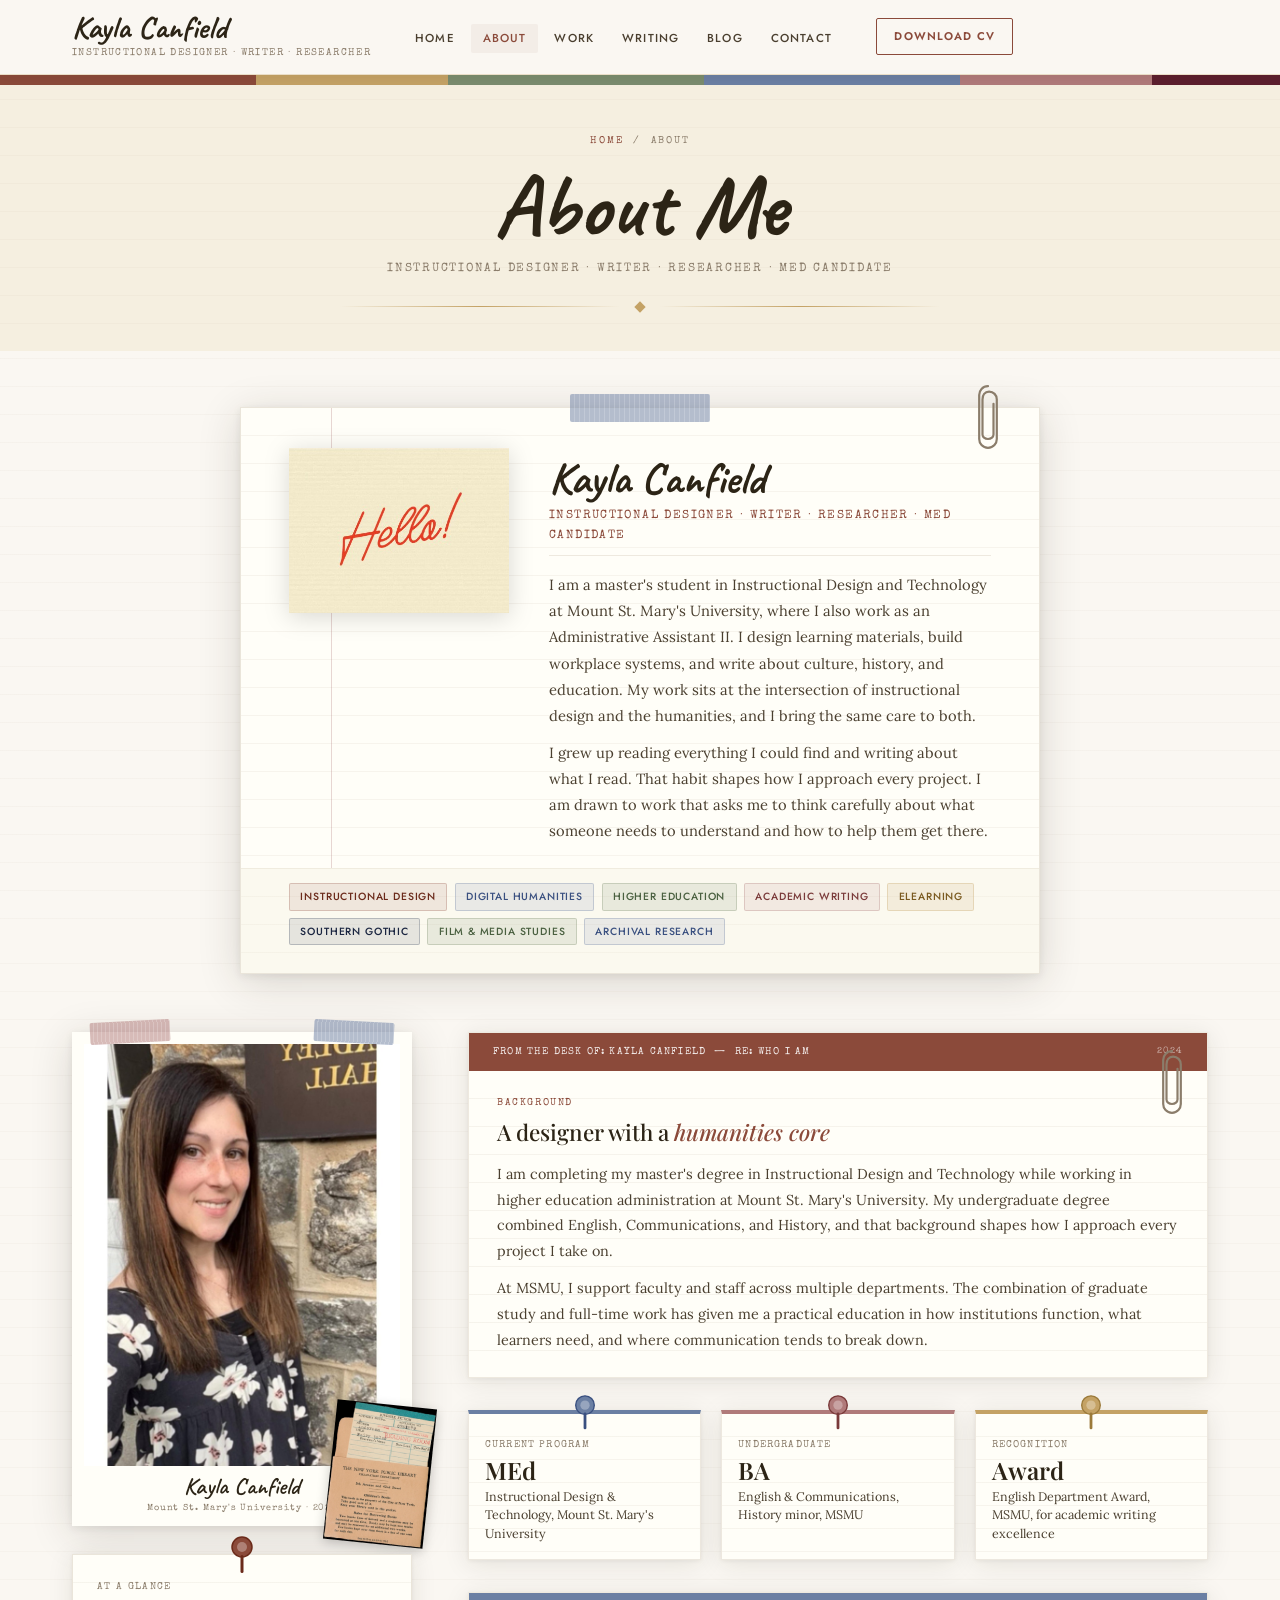
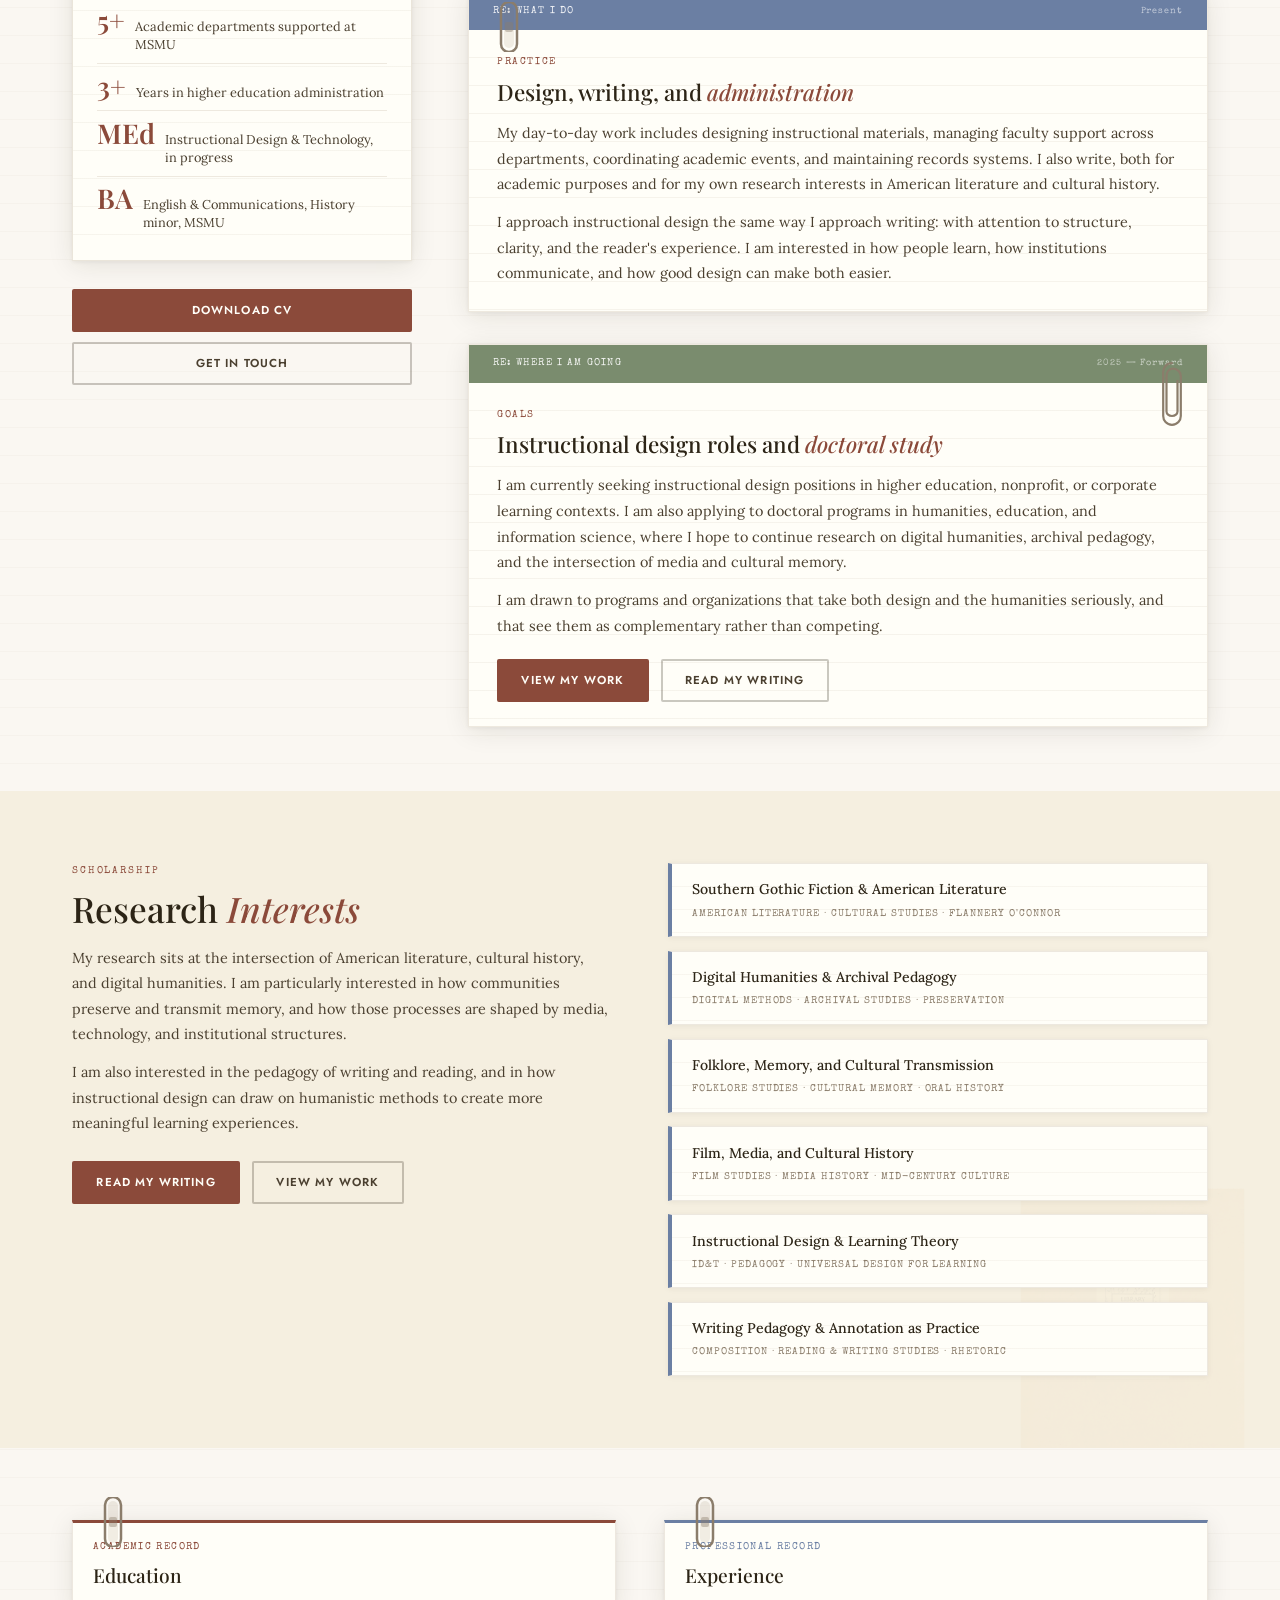
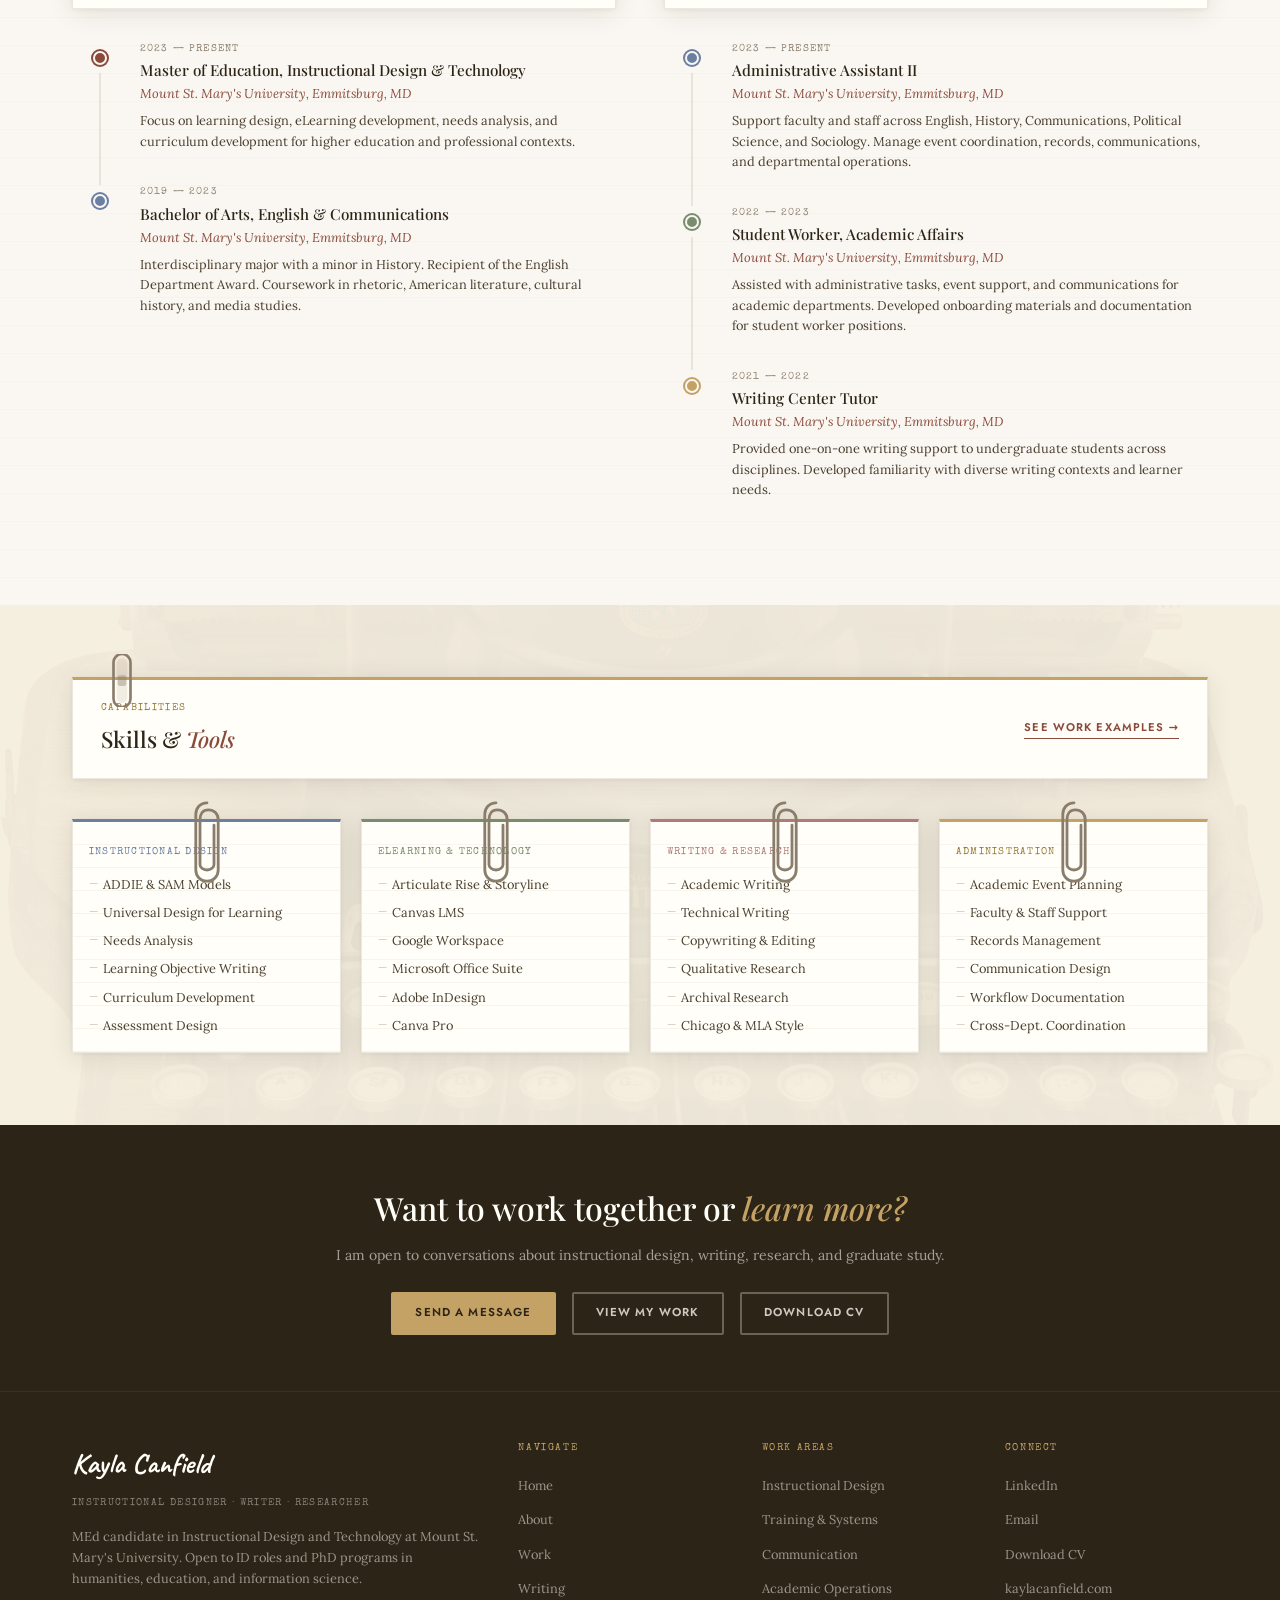
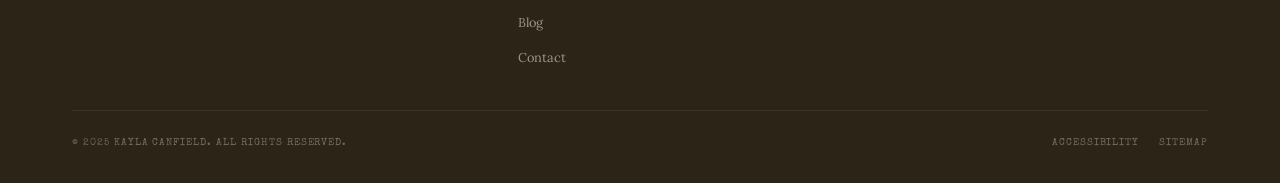
==== commit b48dcdda: "v5: rebuild About page with Hello! card, journal/memo aesthetic, paper stationery elements" ====
--- a/pages/about.html
+++ b/pages/about.html
@@ -1,254 +1,816 @@
 <!DOCTYPE html>
 <html lang="en">
 <head>
-  <meta charset="UTF-8" />
-  <meta name="viewport" content="width=device-width, initial-scale=1.0" />
-  <title>About — Kayla Canfield</title>
-  <meta name="description" content="About Kayla Canfield: instructional designer, writer, and researcher at Mount St. Mary's University. MEd candidate in Instructional Design and Technology." />
-  <link rel="preconnect" href="https://fonts.googleapis.com" />
-  <link rel="preconnect" href="https://fonts.gstatic.com" crossorigin />
-  <link href="https://fonts.googleapis.com/css2?family=Playfair+Display:ital,wght@0,400;0,500;0,600;1,400;1,500&family=Lora:ital,wght@0,400;0,500;0,600;1,400&family=Jost:wght@300;400;500;600&family=Caveat:wght@400;500;600;700&family=Special+Elite&display=swap" rel="stylesheet" />
-  <link rel="stylesheet" href="../assets/css/main.css" />
-  <link rel="stylesheet" href="../assets/css/about.css" />
-  <link rel="stylesheet" href="../assets/css/home-v3.css" />
-  <link rel="stylesheet" href="../assets/css/home-v4.css" />
+<meta charset="UTF-8" />
+<meta name="viewport" content="width=device-width, initial-scale=1.0" />
+<title>About — Kayla Canfield</title>
+<meta name="description" content="About Kayla Canfield — instructional designer, writer, and researcher. MEd candidate in Instructional Design and Technology at Mount St. Mary's University." />
+<link rel="preconnect" href="https://fonts.googleapis.com" />
+<link rel="preconnect" href="https://fonts.gstatic.com" crossorigin />
+<link href="https://fonts.googleapis.com/css2?family=Playfair+Display:ital,wght@0,400;0,500;0,600;1,400;1,500&family=Lora:ital,wght@0,400;0,500;0,600;1,400&family=Jost:wght@300;400;500;600&family=Caveat:wght@400;500;600;700&family=Special+Elite&display=swap" rel="stylesheet" />
+<style>
+:root {
+  --c-ink:#2C2416;--c-ink-light:#4A3F2F;--c-parchment:#F5EFE0;--c-cream:#FAF7F2;
+  --c-warm-white:#FFFEF8;--c-warm-gray:#8B7D6B;--c-terracotta:#8B4A3A;
+  --c-gold:#C4A265;--c-gold-dark:#9B7A3A;--c-sage:#7A8C6E;--c-dusty-blue:#6B7FA3;
+  --c-dusty-rose:#B07A7A;--c-burgundy:#5C1F2E;--c-navy:#2A3550;
+  --font-display:'Playfair Display',Georgia,serif;--font-body:'Lora',Georgia,serif;
+  --font-ui:'Jost',system-ui,sans-serif;--font-cursive:'Caveat',cursive;
+  --font-type:'Special Elite','Courier New',monospace;
+  --shadow-card:0 4px 24px rgba(44,36,22,0.10),0 1px 4px rgba(44,36,22,0.06);
+  --shadow-lift:0 8px 40px rgba(44,36,22,0.16),0 2px 8px rgba(44,36,22,0.08);
+}
+*,*::before,*::after{box-sizing:border-box;margin:0;padding:0}
+html{scroll-behavior:smooth}
+body{font-family:var(--font-body);color:var(--c-ink);background:var(--c-parchment);overflow-x:hidden;line-height:1.7}
+#scroll-progress{position:fixed;top:0;left:0;height:3px;width:0%;background:linear-gradient(90deg,var(--c-terracotta),var(--c-gold),var(--c-sage));z-index:9999;transition:width .1s linear}
+.site-header{position:sticky;top:0;z-index:900;background:var(--c-cream);border-bottom:1px solid rgba(196,162,101,0.3);box-shadow:0 2px 12px rgba(44,36,22,0.07);transition:transform .3s}
+.site-header.hidden{transform:translateY(-100%)}
+.header-inner{max-width:1200px;margin:0 auto;padding:.75rem 2rem;display:flex;align-items:center;gap:2rem}
+.site-logo{text-decoration:none;display:flex;flex-direction:column;gap:1px;flex-shrink:0}
+.site-logo__name{font-family:var(--font-cursive);font-size:2rem;font-weight:700;color:var(--c-ink);line-height:1}
+.site-logo__tagline{font-family:var(--font-type);font-size:.62rem;letter-spacing:.14em;text-transform:uppercase;color:var(--c-warm-gray)}
+.site-nav{display:flex;list-style:none;gap:.25rem;margin-left:auto}
+.site-nav a{font-family:var(--font-ui);font-size:.72rem;font-weight:500;letter-spacing:.1em;text-transform:uppercase;color:var(--c-ink-light);text-decoration:none;padding:.4rem .75rem;border-radius:2px;transition:all .2s}
+.site-nav a:hover,.site-nav a.active{color:var(--c-terracotta);background:rgba(139,74,58,.06)}
+.header-actions{display:flex;align-items:center;gap:.75rem;flex-shrink:0}
+.btn-cv{font-family:var(--font-ui);font-size:.7rem;font-weight:600;letter-spacing:.1em;text-transform:uppercase;padding:.5rem 1.1rem;border:1.5px solid var(--c-terracotta);color:var(--c-terracotta);text-decoration:none;border-radius:2px;transition:all .2s}
+.btn-cv:hover{background:var(--c-terracotta);color:var(--c-warm-white)}
+.hamburger{display:none;flex-direction:column;gap:5px;background:none;border:none;cursor:pointer;padding:4px}
+.hamburger span{display:block;width:22px;height:2px;background:var(--c-ink)}
+/* Color band */
+.color-band{display:flex;width:100%;height:10px}
+.cb-1{flex:2;background:var(--c-terracotta)}.cb-2{flex:1.5;background:var(--c-gold)}
+.cb-3{flex:2;background:var(--c-sage)}.cb-4{flex:2;background:var(--c-dusty-blue)}
+.cb-5{flex:1.5;background:var(--c-dusty-rose)}.cb-6{flex:1;background:var(--c-burgundy)}
+.container{max-width:1200px;margin:0 auto;padding:0 2rem}
+/* Tags */
+.tag{font-family:var(--font-ui);font-size:.65rem;font-weight:500;letter-spacing:.08em;text-transform:uppercase;padding:.25rem .65rem;border-radius:2px;display:inline-block}
+.tag--sage{background:rgba(122,140,110,.14);color:#4A6040;border:1px solid rgba(122,140,110,.3)}
+.tag--blue{background:rgba(107,127,163,.12);color:#3A5080;border:1px solid rgba(107,127,163,.3)}
+.tag--rose{background:rgba(176,122,122,.12);color:#7A3A3A;border:1px solid rgba(176,122,122,.3)}
+.tag--terra{background:rgba(139,74,58,.10);color:#6B2A1A;border:1px solid rgba(139,74,58,.25)}
+.tag--gold{background:rgba(196,162,101,.14);color:#7A5A20;border:1px solid rgba(196,162,101,.3)}
+.tag--navy{background:rgba(42,53,80,.10);color:#1A2540;border:1px solid rgba(42,53,80,.25)}
+/* Buttons */
+.btn-primary{font-family:var(--font-ui);font-size:.72rem;font-weight:600;letter-spacing:.1em;text-transform:uppercase;padding:.6rem 1.4rem;background:var(--c-terracotta);color:var(--c-warm-white);border:2px solid var(--c-terracotta);border-radius:2px;text-decoration:none;transition:all .2s;display:inline-block}
+.btn-primary:hover{background:transparent;color:var(--c-terracotta)}
+.btn-outline{font-family:var(--font-ui);font-size:.72rem;font-weight:600;letter-spacing:.1em;text-transform:uppercase;padding:.6rem 1.4rem;background:transparent;color:var(--c-ink-light);border:2px solid rgba(44,36,22,.25);border-radius:2px;text-decoration:none;transition:all .2s;display:inline-block}
+.btn-outline:hover{border-color:var(--c-ink);color:var(--c-ink)}
+.btn-gold{font-family:var(--font-ui);font-size:.72rem;font-weight:600;letter-spacing:.1em;text-transform:uppercase;padding:.6rem 1.4rem;background:var(--c-gold);color:var(--c-ink);border:2px solid var(--c-gold);border-radius:2px;text-decoration:none;transition:all .2s;display:inline-block}
+.btn-gold:hover{background:transparent;color:var(--c-gold-dark)}
+.btn-ghost-w{font-family:var(--font-ui);font-size:.72rem;font-weight:600;letter-spacing:.1em;text-transform:uppercase;padding:.6rem 1.4rem;background:transparent;color:rgba(248,244,238,.8);border:2px solid rgba(248,244,238,.3);border-radius:2px;text-decoration:none;transition:all .2s;display:inline-block}
+.btn-ghost-w:hover{border-color:rgba(248,244,238,.8);color:var(--c-warm-white)}
+/* Reveal animations */
+.reveal{opacity:0;transform:translateY(22px);transition:opacity .6s ease,transform .6s ease}
+.reveal.visible{opacity:1;transform:translateY(0)}
+.reveal-delay-1{transition-delay:.12s}.reveal-delay-2{transition-delay:.24s}.reveal-delay-3{transition-delay:.36s}
+/* Back to top */
+#back-to-top{position:fixed;bottom:2rem;right:2rem;width:42px;height:42px;background:var(--c-terracotta);color:var(--c-warm-white);border:none;border-radius:2px;font-size:1.1rem;cursor:pointer;opacity:0;transform:translateY(10px);transition:all .3s;z-index:800;display:flex;align-items:center;justify-content:center}
+#back-to-top.visible{opacity:1;transform:translateY(0)}
+
+/* ── PAGE HERO ── */
+.page-hero{background:var(--c-parchment);padding:3rem 0 2.5rem;position:relative;overflow:hidden;text-align:center}
+.page-hero::before{content:'';position:absolute;inset:0;background-image:repeating-linear-gradient(0deg,transparent,transparent 27px,rgba(139,115,85,.04) 27px,rgba(139,115,85,.04) 28px);pointer-events:none}
+.page-hero__breadcrumb{font-family:var(--font-type);font-size:.62rem;letter-spacing:.18em;text-transform:uppercase;color:var(--c-warm-gray);margin-bottom:.75rem;position:relative;z-index:1}
+.page-hero__breadcrumb a{color:var(--c-terracotta);text-decoration:none}
+.page-hero__title{font-family:var(--font-cursive);font-size:clamp(3rem,7vw,5.5rem);font-weight:700;color:var(--c-ink);line-height:1;margin-bottom:.5rem;position:relative;z-index:1}
+.page-hero__subtitle{font-family:var(--font-type);font-size:.78rem;letter-spacing:.14em;text-transform:uppercase;color:var(--c-warm-gray);margin-bottom:1.5rem;position:relative;z-index:1}
+.hero-rule{display:flex;align-items:center;gap:1rem;width:100%;max-width:600px;margin:0 auto;position:relative;z-index:1}
+.hero-rule__line{flex:1;height:1px;background:linear-gradient(90deg,transparent,var(--c-gold),transparent)}
+.hero-rule__diamond{width:8px;height:8px;background:var(--c-gold);transform:rotate(45deg);flex-shrink:0}
+
+/* ── HELLO SECTION ── */
+.hello-section{background:var(--c-cream);padding:3.5rem 0 0;position:relative}
+.hello-section::before{content:'';position:absolute;inset:0;background-image:repeating-linear-gradient(0deg,transparent,transparent 27px,rgba(139,115,85,.04) 27px,rgba(139,115,85,.04) 28px);pointer-events:none}
+.hello-card-wrap{display:flex;justify-content:center;position:relative;z-index:2;margin-bottom:-30px}
+.hello-card{background:var(--c-warm-white);border:1px solid rgba(139,115,85,.18);box-shadow:var(--shadow-lift);max-width:800px;width:100%;position:relative;transform:rotate(-.6deg);transition:transform .35s}
+.hello-card:hover{transform:rotate(0deg)}
+/* Blue washi tape at top */
+.hello-tape{position:absolute;top:-14px;left:50%;transform:translateX(-50%);z-index:10;width:140px;height:28px;background:rgba(107,127,163,.5);border-radius:2px}
+.hello-tape::after{content:'';position:absolute;inset:0;background:repeating-linear-gradient(90deg,transparent,transparent 4px,rgba(255,255,255,.18) 4px,rgba(255,255,255,.18) 5px);border-radius:2px}
+/* Paper clip */
+.hello-clip{position:absolute;top:-24px;right:2.5rem;z-index:11}
+.hello-clip svg{width:22px;display:block}
+.hello-card__body{padding:2.5rem 3rem 1.5rem;display:flex;align-items:flex-start;gap:2.5rem;position:relative}
+/* Ruled lines background */
+.hello-card__body::before{content:'';position:absolute;inset:0;background-image:repeating-linear-gradient(transparent,transparent 27px,rgba(139,115,85,.07) 27px,rgba(139,115,85,.07) 28px);pointer-events:none}
+/* Red left margin line */
+.hello-card__body::after{content:'';position:absolute;left:90px;top:0;bottom:0;width:1px;background:rgba(176,122,122,.3);pointer-events:none}
+.hello-img-wrap{flex-shrink:0;width:220px;position:relative;z-index:1;display:flex;align-items:flex-start}
+.hello-img-wrap img{width:100%;display:block;filter:drop-shadow(0 4px 12px rgba(0,0,0,.15))}
+.hello-intro{flex:1;position:relative;z-index:1;padding-top:.5rem}
+.hello-intro__name{font-family:var(--font-cursive);font-size:2.8rem;font-weight:700;color:var(--c-ink);line-height:1;margin-bottom:.35rem}
+.hello-intro__title{font-family:var(--font-type);font-size:.72rem;letter-spacing:.12em;text-transform:uppercase;color:var(--c-terracotta);margin-bottom:1rem;padding-bottom:.6rem;border-bottom:1px solid rgba(139,115,85,.15)}
+.hello-intro__text{font-family:var(--font-body);font-size:.92rem;line-height:1.78;color:var(--c-ink-light)}
+.hello-card__footer{padding:.85rem 3rem 1.75rem;display:flex;flex-wrap:wrap;gap:.45rem;border-top:1px solid rgba(139,115,85,.1);background:rgba(245,239,224,.4);position:relative}
+.hello-card__footer::before{content:'';position:absolute;inset:0;background-image:repeating-linear-gradient(transparent,transparent 27px,rgba(139,115,85,.05) 27px,rgba(139,115,85,.05) 28px);pointer-events:none}
+.hello-card__footer .tag{position:relative;z-index:1}
+
+/* ── ABOUT MAIN GRID ── */
+.about-main{background:var(--c-cream);padding:5.5rem 0 4rem;position:relative}
+.about-main::before{content:'';position:absolute;inset:0;background-image:repeating-linear-gradient(0deg,transparent,transparent 27px,rgba(139,115,85,.04) 27px,rgba(139,115,85,.04) 28px);pointer-events:none}
+.about-grid{display:grid;grid-template-columns:340px 1fr;gap:3.5rem;align-items:start;position:relative;z-index:1}
+
+/* ── PORTRAIT ── */
+.portrait-col{display:flex;flex-direction:column;gap:1.75rem}
+.polaroid-frame{background:var(--c-warm-white);padding:12px 12px 60px;box-shadow:var(--shadow-lift);transform:rotate(1.2deg);transition:transform .35s cubic-bezier(.34,1.56,.64,1);position:relative}
+.polaroid-frame:hover{transform:rotate(0deg) scale(1.01)}
+.polaroid-tape{position:absolute;z-index:10;height:22px;border-radius:2px}
+.polaroid-tape::after{content:'';position:absolute;inset:0;background:repeating-linear-gradient(90deg,transparent,transparent 3px,rgba(255,255,255,.2) 3px,rgba(255,255,255,.2) 4px);border-radius:2px}
+.polaroid-tape--tl{top:-11px;left:18px;width:80px;background:rgba(176,122,122,.5);transform:rotate(-3deg)}
+.polaroid-tape--tr{top:-11px;right:18px;width:80px;background:rgba(107,127,163,.5);transform:rotate(3deg)}
+.polaroid-frame__img{width:100%;aspect-ratio:3/4;object-fit:cover;object-position:top center;display:block}
+.polaroid-frame__caption{position:absolute;bottom:0;left:0;right:0;height:60px;display:flex;flex-direction:column;align-items:center;justify-content:center;gap:3px;background:var(--c-warm-white)}
+.polaroid-frame__caption-name{font-family:var(--font-cursive);font-size:1.5rem;font-weight:600;color:var(--c-ink);line-height:1}
+.polaroid-frame__caption-sub{font-family:var(--font-type);font-size:.58rem;letter-spacing:.1em;color:var(--c-warm-gray)}
+.library-card-corner{position:absolute;bottom:-18px;right:-18px;width:100px;transform:rotate(6deg);box-shadow:0 3px 12px rgba(0,0,0,.2);z-index:5;transition:transform .3s}
+.polaroid-frame:hover .library-card-corner{transform:rotate(3deg) scale(1.05)}
+.library-card-corner img{width:100%;display:block}
+/* Stats notecard */
+.stats-card{background:var(--c-warm-white);border:1px solid rgba(139,115,85,.18);padding:1.5rem 1.5rem 1.25rem;box-shadow:var(--shadow-card);position:relative}
+.stats-card::before{content:'';position:absolute;inset:0;background-image:repeating-linear-gradient(transparent,transparent 27px,rgba(139,115,85,.07) 27px,rgba(139,115,85,.07) 28px);pointer-events:none}
+.stats-card__pin{position:absolute;top:-20px;left:50%;transform:translateX(-50%);z-index:5}
+.stats-card__pin svg{width:28px;display:block}
+.stats-card__content{position:relative;z-index:1}
+.stats-card__label{font-family:var(--font-type);font-size:.6rem;letter-spacing:.14em;text-transform:uppercase;color:var(--c-warm-gray);margin-bottom:.75rem}
+.stat-row{display:flex;align-items:baseline;gap:.6rem;margin-bottom:.5rem}
+.stat-row__num{font-family:var(--font-display);font-size:1.7rem;font-weight:600;color:var(--c-terracotta);line-height:1;flex-shrink:0}
+.stat-row__desc{font-family:var(--font-body);font-size:.8rem;color:var(--c-ink-light);line-height:1.4}
+.stat-divider{height:1px;background:rgba(139,115,85,.15);margin:.55rem 0}
+
+/* ── BIO COLUMN ── */
+.bio-col{display:flex;flex-direction:column;gap:2rem}
+/* Memo blocks */
+.memo-block{background:var(--c-warm-white);border:1px solid rgba(139,115,85,.15);box-shadow:var(--shadow-card);position:relative;overflow:visible}
+.memo-block__hdr{padding:.65rem 1.5rem;display:flex;align-items:center;justify-content:space-between}
+.memo-block__hdr--terra{background:var(--c-terracotta)}
+.memo-block__hdr--blue{background:var(--c-dusty-blue)}
+.memo-block__hdr--sage{background:var(--c-sage)}
+.memo-block__hdr--navy{background:var(--c-navy)}
+.memo-block__from{font-family:var(--font-type);font-size:.62rem;letter-spacing:.12em;text-transform:uppercase;color:rgba(255,255,255,.9)}
+.memo-block__date{font-family:var(--font-type);font-size:.58rem;letter-spacing:.1em;color:rgba(255,255,255,.6)}
+.memo-block__body{padding:1.5rem 1.75rem;position:relative}
+.memo-block__body::before{content:'';position:absolute;inset:0;background-image:repeating-linear-gradient(transparent,transparent 27px,rgba(139,115,85,.08) 27px,rgba(139,115,85,.08) 28px);pointer-events:none}
+.memo-clip{position:absolute;top:-22px;right:1.5rem;z-index:5}
+.memo-clip svg{width:22px;display:block}
+.memo-binder{position:absolute;top:-28px;left:1.5rem;z-index:5}
+.memo-binder svg{width:32px;display:block}
+.memo-eyebrow{font-family:var(--font-type);font-size:.62rem;letter-spacing:.16em;text-transform:uppercase;color:var(--c-terracotta);margin-bottom:.4rem;position:relative;z-index:1}
+.memo-h{font-family:var(--font-display);font-size:1.4rem;font-weight:500;line-height:1.3;color:var(--c-ink);margin-bottom:.9rem;position:relative;z-index:1}
+.memo-h em{color:var(--c-terracotta);font-style:italic}
+.memo-p{font-family:var(--font-body);font-size:.9rem;line-height:1.78;color:var(--c-ink-light);position:relative;z-index:1}
+.memo-p+.memo-p{margin-top:.75rem}
+/* Index cards row */
+.index-row{display:grid;grid-template-columns:repeat(3,1fr);gap:1.25rem}
+.idx-card{background:var(--c-warm-white);border:1px solid rgba(139,115,85,.15);border-top:4px solid var(--c-sage);padding:1.4rem 1rem 1rem;position:relative;box-shadow:var(--shadow-card)}
+.idx-card--blue{border-top-color:var(--c-dusty-blue)}
+.idx-card--rose{border-top-color:var(--c-dusty-rose)}
+.idx-card--gold{border-top-color:var(--c-gold)}
+.idx-card::before{content:'';position:absolute;inset:0;background-image:repeating-linear-gradient(transparent,transparent 22px,rgba(139,115,85,.07) 22px,rgba(139,115,85,.07) 23px);pointer-events:none}
+.idx-card__pin{position:absolute;top:-20px;left:50%;transform:translateX(-50%);z-index:5}
+.idx-card__pin svg{width:26px;display:block}
+.idx-card__content{position:relative;z-index:1}
+.idx-card__lbl{font-family:var(--font-type);font-size:.6rem;letter-spacing:.12em;text-transform:uppercase;color:var(--c-warm-gray);margin-bottom:.3rem}
+.idx-card__val{font-family:var(--font-display);font-size:1.5rem;font-weight:600;color:var(--c-ink);line-height:1;margin-bottom:.3rem}
+.idx-card__desc{font-family:var(--font-body);font-size:.78rem;line-height:1.5;color:var(--c-ink-light)}
+
+/* ── RESEARCH SECTION ── */
+.research-section{background:var(--c-parchment);padding:4.5rem 0;position:relative;overflow:hidden}
+.research-section::after{content:'';position:absolute;bottom:-40px;right:-40px;width:300px;height:300px;background-image:url('../assets/images/vintage/ExLibrisPage.webp');background-size:contain;background-repeat:no-repeat;opacity:.06;pointer-events:none}
+.research-grid{display:grid;grid-template-columns:1fr 1fr;gap:3.5rem;align-items:start;position:relative;z-index:1}
+.research-eyebrow{font-family:var(--font-type);font-size:.65rem;letter-spacing:.18em;text-transform:uppercase;color:var(--c-terracotta);margin-bottom:.4rem}
+.research-h{font-family:var(--font-display);font-size:clamp(1.6rem,3vw,2.2rem);font-weight:500;line-height:1.25;color:var(--c-ink);margin-bottom:.9rem}
+.research-h em{color:var(--c-terracotta);font-style:italic}
+.research-body{font-family:var(--font-body);font-size:.9rem;line-height:1.78;color:var(--c-ink-light)}
+.catalog-cards{display:flex;flex-direction:column;gap:.85rem}
+.catalog-card{background:var(--c-warm-white);border:1px solid rgba(139,115,85,.15);border-left:4px solid var(--c-dusty-blue);padding:.9rem 1.1rem .9rem 1.25rem;position:relative;box-shadow:0 1px 6px rgba(0,0,0,.06);transition:all .22s;cursor:default}
+.catalog-card:hover{transform:translateX(5px);border-left-color:var(--c-terracotta)}
+.catalog-card::before{content:'';position:absolute;inset:0;background-image:repeating-linear-gradient(transparent,transparent 22px,rgba(139,115,85,.06) 22px,rgba(139,115,85,.06) 23px);pointer-events:none}
+.catalog-card__title{font-family:var(--font-body);font-size:.88rem;font-weight:500;color:var(--c-ink);margin-bottom:.2rem;position:relative;z-index:1}
+.catalog-card__sub{font-family:var(--font-type);font-size:.6rem;letter-spacing:.1em;text-transform:uppercase;color:var(--c-warm-gray);position:relative;z-index:1}
+
+/* ── EDU/EXP ── */
+.edu-exp-section{background:var(--c-cream);padding:4.5rem 0;position:relative}
+.edu-exp-section::before{content:'';position:absolute;inset:0;background-image:repeating-linear-gradient(0deg,transparent,transparent 27px,rgba(139,115,85,.04) 27px,rgba(139,115,85,.04) 28px);pointer-events:none}
+.edu-exp-grid{display:grid;grid-template-columns:1fr 1fr;gap:3rem;position:relative;z-index:1}
+.section-notepad-hdr{background:var(--c-warm-white);border:1px solid rgba(139,115,85,.15);padding:1rem 1.25rem;margin-bottom:2rem;box-shadow:var(--shadow-card);position:relative}
+.section-notepad-hdr__binder{position:absolute;top:-26px;left:1.5rem;z-index:5}
+.section-notepad-hdr__binder svg{width:32px;display:block}
+.section-notepad-hdr__eyebrow{font-family:var(--font-type);font-size:.62rem;letter-spacing:.14em;text-transform:uppercase;color:var(--c-terracotta);margin-bottom:.2rem;position:relative;z-index:1}
+.section-notepad-hdr--blue .section-notepad-hdr__eyebrow{color:var(--c-dusty-blue)}
+.section-notepad-hdr__title{font-family:var(--font-display);font-size:1.2rem;font-weight:500;color:var(--c-ink);position:relative;z-index:1}
+.section-notepad-hdr--blue{border-top:3px solid var(--c-dusty-blue)}
+.section-notepad-hdr--terra{border-top:3px solid var(--c-terracotta)}
+/* Timeline */
+.timeline{display:flex;flex-direction:column;gap:0}
+.tl-entry{display:grid;grid-template-columns:56px 1fr;gap:0;position:relative}
+.tl-entry::before{content:'';position:absolute;left:27px;top:32px;bottom:-1px;width:2px;background:rgba(139,115,85,.15)}
+.tl-entry:last-child::before{display:none}
+.tl-dot-col{display:flex;flex-direction:column;align-items:center;padding-top:6px}
+.tl-dot{width:14px;height:14px;border-radius:50%;background:var(--c-terracotta);border:2px solid var(--c-cream);box-shadow:0 0 0 2px var(--c-terracotta);flex-shrink:0;margin-top:4px}
+.tl-dot--blue{background:var(--c-dusty-blue);box-shadow:0 0 0 2px var(--c-dusty-blue)}
+.tl-dot--sage{background:var(--c-sage);box-shadow:0 0 0 2px var(--c-sage)}
+.tl-dot--gold{background:var(--c-gold);box-shadow:0 0 0 2px var(--c-gold)}
+.tl-content{padding:0 0 2rem .75rem}
+.tl-year{font-family:var(--font-type);font-size:.6rem;letter-spacing:.12em;text-transform:uppercase;color:var(--c-warm-gray);margin-bottom:.25rem}
+.tl-title{font-family:var(--font-display);font-size:.95rem;font-weight:500;color:var(--c-ink);margin-bottom:.15rem;line-height:1.3}
+.tl-org{font-family:var(--font-body);font-size:.8rem;font-style:italic;color:var(--c-terracotta);margin-bottom:.4rem}
+.tl-desc{font-family:var(--font-body);font-size:.8rem;line-height:1.6;color:var(--c-ink-light)}
+
+/* ── SKILLS ── */
+.skills-section{background:var(--c-parchment);padding:4.5rem 0;position:relative;overflow:hidden}
+.skills-section::before{content:'';position:absolute;inset:0;background-image:url('../assets/images/vintage/typewriter_vintage.webp');background-size:cover;background-position:center;opacity:.04;pointer-events:none}
+.skills-grid{display:grid;grid-template-columns:repeat(4,1fr);gap:1.25rem;position:relative;z-index:1}
+.skill-card{background:var(--c-warm-white);border:1px solid rgba(139,115,85,.15);border-top:3px solid var(--c-terracotta);padding:1.4rem 1rem 1rem;position:relative;box-shadow:var(--shadow-card)}
+.skill-card--blue{border-top-color:var(--c-dusty-blue)}
+.skill-card--sage{border-top-color:var(--c-sage)}
+.skill-card--rose{border-top-color:var(--c-dusty-rose)}
+.skill-card--gold{border-top-color:var(--c-gold)}
+.skill-card::before{content:'';position:absolute;inset:0;background-image:repeating-linear-gradient(transparent,transparent 22px,rgba(139,115,85,.07) 22px,rgba(139,115,85,.07) 23px);pointer-events:none}
+.skill-card__clip{position:absolute;top:-22px;left:50%;transform:translateX(-50%);z-index:5}
+.skill-card__clip svg{width:28px;display:block}
+.skill-card__title{font-family:var(--font-type);font-size:.65rem;letter-spacing:.12em;text-transform:uppercase;color:var(--c-terracotta);margin-bottom:.75rem;position:relative;z-index:1}
+.skill-card--blue .skill-card__title{color:var(--c-dusty-blue)}
+.skill-card--sage .skill-card__title{color:var(--c-sage)}
+.skill-card--rose .skill-card__title{color:var(--c-dusty-rose)}
+.skill-card--gold .skill-card__title{color:var(--c-gold-dark)}
+.skill-list{list-style:none;display:flex;flex-direction:column;gap:.4rem;position:relative;z-index:1}
+.skill-list li{font-family:var(--font-body);font-size:.8rem;color:var(--c-ink-light);padding-left:.85rem;position:relative}
+.skill-list li::before{content:'—';position:absolute;left:0;color:rgba(139,115,85,.4);font-size:.7rem}
+
+/* ── CONTACT STRIP ── */
+.contact-strip{background:var(--c-ink);padding:3.5rem 0;text-align:center}
+.contact-strip__h{font-family:var(--font-display);font-size:clamp(1.5rem,3vw,2rem);font-weight:500;color:var(--c-warm-white);margin-bottom:.5rem}
+.contact-strip__h em{color:var(--c-gold);font-style:italic}
+.contact-strip__sub{font-family:var(--font-body);font-size:.88rem;color:rgba(248,244,238,.6);margin-bottom:1.5rem}
+.contact-strip__btns{display:flex;gap:1rem;justify-content:center;flex-wrap:wrap}
+
+/* ── FOOTER ── */
+.site-footer{background:var(--c-ink);padding:3rem 0 2rem;border-top:1px solid rgba(255,255,255,.06)}
+.footer-grid{display:grid;grid-template-columns:2fr 1fr 1fr 1fr;gap:2.5rem;margin-bottom:2.5rem}
+.footer-brand__name{font-family:var(--font-cursive);font-size:1.8rem;font-weight:700;color:var(--c-warm-white);margin-bottom:.4rem}
+.footer-brand__tagline{font-family:var(--font-type);font-size:.6rem;letter-spacing:.14em;text-transform:uppercase;color:rgba(248,244,238,.45);margin-bottom:.9rem}
+.footer-brand__text{font-family:var(--font-body);font-size:.8rem;line-height:1.65;color:rgba(248,244,238,.55)}
+.footer-col__title{font-family:var(--font-type);font-size:.62rem;letter-spacing:.16em;text-transform:uppercase;color:var(--c-gold);margin-bottom:.9rem}
+.footer-col__list{list-style:none;display:flex;flex-direction:column;gap:.45rem}
+.footer-col__list a{font-family:var(--font-body);font-size:.8rem;color:rgba(248,244,238,.55);text-decoration:none;transition:color .2s}
+.footer-col__list a:hover{color:var(--c-gold)}
+.footer-bottom{border-top:1px solid rgba(255,255,255,.08);padding-top:1.5rem;display:flex;justify-content:space-between;align-items:center;flex-wrap:wrap;gap:.75rem}
+.footer-bottom__copy{font-family:var(--font-type);font-size:.6rem;letter-spacing:.1em;text-transform:uppercase;color:rgba(248,244,238,.35)}
+.footer-bottom__links{display:flex;gap:1.25rem}
+.footer-bottom__links a{font-family:var(--font-type);font-size:.6rem;letter-spacing:.1em;text-transform:uppercase;color:rgba(248,244,238,.35);text-decoration:none}
+.footer-bottom__links a:hover{color:var(--c-gold)}
+
+/* ── RESPONSIVE ── */
+@media(max-width:1024px){.about-grid{grid-template-columns:1fr}.portrait-col{max-width:360px;margin:0 auto}.skills-grid{grid-template-columns:repeat(2,1fr)}.footer-grid{grid-template-columns:1fr 1fr}}
+@media(max-width:768px){.research-grid,.edu-exp-grid{grid-template-columns:1fr}.index-row{grid-template-columns:1fr}.hello-card__body{flex-direction:column}.hello-img-wrap{width:160px}.site-nav{display:none}.hamburger{display:flex}.skills-grid{grid-template-columns:1fr}.footer-grid{grid-template-columns:1fr}}
+@media(max-width:480px){.header-inner{padding:.75rem 1rem}.container{padding:0 1rem}.hello-card__body{padding:2rem 1.5rem 1.25rem}.hello-card__footer{padding:.75rem 1.5rem 1.5rem}}
+</style>
 </head>
 <body>
-
 <div id="scroll-progress"></div>
 
-<nav class="mobile-nav" aria-label="Mobile navigation">
-  <a href="../index.html">Home</a>
-  <a href="about.html">About</a>
-  <a href="work.html">Work</a>
-  <a href="writing.html">Writing</a>
-  <a href="blog.html">Blog</a>
-  <a href="contact.html">Contact</a>
+<!-- Mobile nav overlay -->
+<nav id="mobile-nav" style="display:none;position:fixed;top:0;left:0;right:0;bottom:0;background:var(--c-cream);z-index:950;flex-direction:column;align-items:center;justify-content:center;gap:1.5rem;">
+  <a href="../index.html" style="font-family:var(--font-cursive);font-size:1.5rem;color:var(--c-ink);text-decoration:none;">Home</a>
+  <a href="about.html" style="font-family:var(--font-cursive);font-size:1.5rem;color:var(--c-terracotta);text-decoration:none;">About</a>
+  <a href="work.html" style="font-family:var(--font-cursive);font-size:1.5rem;color:var(--c-ink);text-decoration:none;">Work</a>
+  <a href="writing.html" style="font-family:var(--font-cursive);font-size:1.5rem;color:var(--c-ink);text-decoration:none;">Writing</a>
+  <a href="blog.html" style="font-family:var(--font-cursive);font-size:1.5rem;color:var(--c-ink);text-decoration:none;">Blog</a>
+  <a href="contact.html" style="font-family:var(--font-cursive);font-size:1.5rem;color:var(--c-ink);text-decoration:none;">Contact</a>
+  <button onclick="document.getElementById('mobile-nav').style.display='none'" style="margin-top:1rem;background:none;border:1px solid var(--c-ink);padding:.5rem 1.5rem;font-family:var(--font-ui);cursor:pointer;border-radius:2px;">Close</button>
 </nav>
 
-<header class="site-header">
+<!-- HEADER -->
+<header class="site-header" id="site-header">
   <div class="header-inner">
     <a href="../index.html" class="site-logo">
-      <span class="site-logo__name site-logo__name--cursive">Kayla Canfield</span>
+      <span class="site-logo__name">Kayla Canfield</span>
       <span class="site-logo__tagline">Instructional Designer &middot; Writer &middot; Researcher</span>
     </a>
-    <nav aria-label="Primary navigation">
-      <ul class="site-nav">
-        <li><a href="../index.html">Home</a></li>
-        <li><a href="about.html" class="active">About</a></li>
-        <li><a href="work.html">Work</a></li>
-        <li><a href="writing.html">Writing</a></li>
-        <li><a href="blog.html">Blog</a></li>
-        <li><a href="contact.html">Contact</a></li>
-      </ul>
-    </nav>
+    <nav><ul class="site-nav">
+      <li><a href="../index.html">Home</a></li>
+      <li><a href="about.html" class="active">About</a></li>
+      <li><a href="work.html">Work</a></li>
+      <li><a href="writing.html">Writing</a></li>
+      <li><a href="blog.html">Blog</a></li>
+      <li><a href="contact.html">Contact</a></li>
+    </ul></nav>
     <div class="header-actions">
-      <a href="../assets/Canfield_CV.pdf" class="btn btn-outline" target="_blank">Download CV</a>
-      <button class="hamburger" aria-label="Toggle menu"><span></span><span></span><span></span></button>
+      <a href="../assets/Canfield_CV.pdf" class="btn-cv" target="_blank">Download CV</a>
+      <button class="hamburger" aria-label="Toggle menu" onclick="document.getElementById('mobile-nav').style.display='flex'">
+        <span></span><span></span><span></span>
+      </button>
     </div>
   </div>
 </header>
 
-<!-- ── DECORATIVE COLOR BAND ───────────────────────────────── -->
+<!-- COLOR BAND -->
 <div class="color-band" aria-hidden="true">
-  <div class="color-band__stripe color-band__stripe--terracotta"></div>
-  <div class="color-band__stripe color-band__stripe--gold"></div>
-  <div class="color-band__stripe color-band__stripe--sage"></div>
-  <div class="color-band__stripe color-band__stripe--blue"></div>
-  <div class="color-band__stripe color-band__stripe--rose"></div>
-  <div class="color-band__stripe color-band__stripe--cream"></div>
+  <div class="cb-1"></div><div class="cb-2"></div><div class="cb-3"></div>
+  <div class="cb-4"></div><div class="cb-5"></div><div class="cb-6"></div>
 </div>
 
-<!-- ── PAGE HERO ─────────────────────────────────────────────── -->
-<section class="page-hero bg-cream">
-  <div class="page-hero__gingham pattern-gingham"></div>
-  <div class="container" style="position:relative;z-index:1;">
-    <p class="eyebrow reveal">About Me</p>
-    <h1 class="t-display reveal reveal-delay-1">
-      The person<br><em style="color:var(--c-terracotta);">behind the work</em>
-    </h1>
-  </div>
-  <div class="page-hero__tape"></div>
-  <!-- Ex Libris page as subtle atmospheric background accent -->
-  <div class="page-hero__exlibris" aria-hidden="true">
-    <img src="../assets/images/vintage/ex-libris-page.webp" alt="" loading="lazy" />
+<!-- PAGE HERO -->
+<section class="page-hero">
+  <div class="container">
+    <p class="page-hero__breadcrumb"><a href="../index.html">Home</a> &nbsp;/&nbsp; About</p>
+    <h1 class="page-hero__title">About Me</h1>
+    <p class="page-hero__subtitle">Instructional Designer &middot; Writer &middot; Researcher &middot; MEd Candidate</p>
+    <div class="hero-rule">
+      <div class="hero-rule__line"></div>
+      <div class="hero-rule__diamond"></div>
+      <div class="hero-rule__line"></div>
+    </div>
   </div>
 </section>
 
-<!-- ── MAIN ABOUT CONTENT ────────────────────────────────────── -->
-<section class="about-main section">
+<!-- ══════════════════════════════════════════════════════════════ -->
+<!-- HELLO! NOTE CARD SECTION                                      -->
+<!-- ══════════════════════════════════════════════════════════════ -->
+<section class="hello-section">
   <div class="container">
-    <div class="about-main__grid">
-
-      <!-- Left: Photo + quick facts -->
-      <aside class="about-sidebar reveal">
-        <div class="about-photo-wrap">
-          <img src="../assets/images/photos/portrait-campus.jpg"
-               alt="Kayla Canfield on campus at Mount St. Mary's University"
-               class="about-photo" loading="lazy" />
-          <div class="about-photo__tape about-photo__tape--1"></div>
-          <div class="about-photo__tape about-photo__tape--2"></div>
-          <div class="about-photo__caption">
-            <span class="t-signature" style="font-size:1.5rem;color:var(--c-warm-white);">Kayla Canfield</span>
-          </div>
-        </div>
-
-        <div class="about-quick-facts">
-          <div class="about-quick-facts__title">Quick Facts</div>
-          <ul class="about-quick-facts__list">
-            <li>
-              <span class="about-quick-facts__label">Location</span>
-              <span class="about-quick-facts__value">Waynesboro, PA</span>
-            </li>
-            <li>
-              <span class="about-quick-facts__label">Current Role</span>
-              <span class="about-quick-facts__value">Administrative Assistant II, MSMU</span>
-            </li>
-            <li>
-              <span class="about-quick-facts__label">Graduate Program</span>
-              <span class="about-quick-facts__value">MEd Instructional Design &amp; Technology</span>
-            </li>
-            <li>
-              <span class="about-quick-facts__label">Undergraduate</span>
-              <span class="about-quick-facts__value">BA Interdisciplinary Studies: English &amp; Communications, Minor in History</span>
-            </li>
-            <li>
-              <span class="about-quick-facts__label">Open To</span>
-              <span class="about-quick-facts__value">ID roles &amp; PhD programs in humanities, education, or information science</span>
-            </li>
-          </ul>
-        </div>
-
-        <div class="about-connect">
-          <a href="contact.html" class="btn btn-primary" style="width:100%;justify-content:center;margin-bottom:0.75rem;">Get in Touch</a>
-          <a href="../assets/Canfield_CV.pdf" class="btn btn-outline" style="width:100%;justify-content:center;" target="_blank">Download CV</a>
-        </div>
-      </aside>
-
-      <!-- Right: Bio text -->
-      <div class="about-bio reveal reveal-delay-1">
-
-        <!-- Hello! note card at top of bio -->
-        <div class="hello-note-card">
-          <div class="hello-note-card__tape">
-            <img src="../assets/images/illustrations/tape-strip-rose.svg" alt="" aria-hidden="true" />
-          </div>
-          <div class="hello-note-card__hello">
-            <img src="../assets/images/ui/hello-red.jpg" alt="Hello!" loading="lazy" />
-          </div>
-          <div class="hello-note-card__lines" aria-hidden="true"></div>
-          <div class="hello-note-card__text">
-            <p>I am Kayla Canfield. I design learning materials and write about culture, history, and education. I am currently completing my MEd in Instructional Design and Technology while working in higher education administration at Mount St. Mary's University.</p>
-          </div>
-          <div class="hello-note-card__clip">
-            <img src="../assets/images/illustrations/paper-clip.svg" alt="" aria-hidden="true" />
-          </div>
-        </div>
-
-        <p class="eyebrow" style="margin-top:2rem;">Background</p>
-        <h2 class="t-h2" style="margin-bottom:1.5rem;">Who I Am</h2>
-
-        <p class="body-text">
-          Kayla Canfield is an Administrative Assistant II at Mount St. Mary's University, where she supports faculty and staff across the English, History, Communications, Political Science, and Sociology departments. She is completing her master's degree in Instructional Design and Technology, with a focus on applying learning design principles to higher education and professional development contexts.
-        </p>
-        <p class="body-text">
-          Her undergraduate degree in Interdisciplinary Studies, combining English and Communications with a minor in History, shapes how she approaches design work. She brings a humanities perspective to instructional problems, which means she pays close attention to language, narrative, and the way people make meaning from information.
-        </p>
-        <p class="body-text">
-          She has developed training materials, designed communication pieces, organized academic workflows, and supported events and projects across multiple departments. She also continues her work as a writer and researcher, with published and award-winning academic writing in American literature, cultural studies, and education.
-        </p>
-
-        <hr class="rule-gold" />
-
-        <p class="eyebrow">Approach</p>
-        <h2 class="t-h2" style="margin-bottom:1.5rem;">How I Work</h2>
-
-        <p class="body-text">
-          Good instructional design starts with listening. Before building anything, she works to understand what learners actually need, what context they are working in, and what success looks like for the people who will use the material.
-        </p>
-        <p class="body-text">
-          She applies ADDIE and SAM frameworks, Universal Design for Learning principles, and clear information architecture to every project. She also brings her writing background into design work, because the quality of the language in a learning material matters as much as its structure.
-        </p>
-        <p class="body-text">
-          She is drawn to projects that sit at the intersection of education, culture, and communication, and she is especially interested in how design can support first-generation students, adult learners, and people navigating complex institutional systems.
-        </p>
-
-        <hr class="rule-gold" />
-
-        <p class="eyebrow">Research Interests</p>
-        <h2 class="t-h2" style="margin-bottom:1.25rem;">What I Study</h2>
-
-        <div class="about-interests-grid">
-          <div class="about-interest-item">
-            <span class="about-interest-item__icon">&#x1F4DA;</span>
-            <div>
-              <div class="about-interest-item__title">American Literature &amp; Southern Gothic</div>
-              <div class="about-interest-item__desc">Flannery O'Connor, Faulkner, the uncanny, and the domestic Gothic in 20th-century American fiction.</div>
-            </div>
-          </div>
-          <div class="about-interest-item">
-            <span class="about-interest-item__icon">&#x1F5C4;&#xFE0F;</span>
-            <div>
-              <div class="about-interest-item__title">Digital Humanities &amp; Archival Studies</div>
-              <div class="about-interest-item__desc">Digital preservation, folklore, memory, and the intersection of technology with humanistic inquiry.</div>
-            </div>
-          </div>
-          <div class="about-interest-item">
-            <span class="about-interest-item__icon">&#x1F393;</span>
-            <div>
-              <div class="about-interest-item__title">Higher Education &amp; Learning Design</div>
-              <div class="about-interest-item__desc">First-generation students, UDL, equity in instructional design, and the design of academic support systems.</div>
-            </div>
-          </div>
-          <div class="about-interest-item">
-            <span class="about-interest-item__icon">&#x1F4F0;</span>
-            <div>
-              <div class="about-interest-item__title">Media Studies &amp; Cultural History</div>
-              <div class="about-interest-item__desc">American popular culture, media and memory, and the cultural history of the mid-20th century.</div>
-            </div>
-          </div>
-        </div>
-
-        <hr class="rule-gold" />
-
-        <p class="eyebrow">Education</p>
-        <h2 class="t-h2" style="margin-bottom:1.25rem;">Academic Background</h2>
-
-        <div class="education-timeline">
-          <div class="education-item">
-            <div class="education-item__dot"></div>
-            <div class="education-item__content">
-              <div class="education-item__degree">Master of Education, Instructional Design &amp; Technology</div>
-              <div class="education-item__school">Mount St. Mary's University &nbsp;&middot;&nbsp; In Progress</div>
-              <div class="education-item__detail">Focus: learning design, eLearning development, curriculum design, educational technology, and instructional systems.</div>
-            </div>
-          </div>
-          <div class="education-item">
-            <div class="education-item__dot"></div>
-            <div class="education-item__content">
-              <div class="education-item__degree">Bachelor of Arts, Interdisciplinary Studies</div>
-              <div class="education-item__school">Mount St. Mary's University &nbsp;&middot;&nbsp; December 2024</div>
-              <div class="education-item__detail">Concentration: English and Communications. Minor: History. Graduated with departmental recognition for academic writing.</div>
-            </div>
-          </div>
+    <div class="hello-card-wrap">
+      <div class="hello-card reveal">
+        <!-- Blue washi tape at top center -->
+        <div class="hello-tape"></div>
+        <!-- Paper clip at upper right -->
+        <div class="hello-clip">
+          <svg viewBox="0 0 20 60" xmlns="http://www.w3.org/2000/svg">
+            <path d="M10 2 C5 2 2 6 2 10 L2 50 C2 54 5 58 10 58 C15 58 18 54 18 50 L18 14 C18 10 15 7 11 7 C7 7 5 10 5 14 L5 46 C5 48 7 50 10 50 C13 50 15 48 15 46 L15 18" fill="none" stroke="#8B7D6B" stroke-width="2" stroke-linecap="round"/>
+          </svg>
+        </div>
+        <div class="hello-card__body">
+          <!-- Hello! image -->
+          <div class="hello-img-wrap">
+            <img src="../assets/images/ui/hello.jpg" alt="Hello!" loading="eager"
+                 onerror="this.style.display='none';this.nextElementSibling.style.display='block'" />
+            <!-- Fallback if image not found -->
+            <div style="display:none;font-family:'Special Elite',monospace;font-size:4.5rem;color:#8B4A3A;line-height:1;padding:.5rem 0;">Hello!</div>
+          </div>
+          <!-- Intro text -->
+          <div class="hello-intro">
+            <p class="hello-intro__name">Kayla Canfield</p>
+            <p class="hello-intro__title">Instructional Designer &middot; Writer &middot; Researcher &middot; MEd Candidate</p>
+            <p class="hello-intro__text">
+              I am a master's student in Instructional Design and Technology at Mount St. Mary's University, where I also work as an Administrative Assistant II. I design learning materials, build workplace systems, and write about culture, history, and education. My work sits at the intersection of instructional design and the humanities, and I bring the same care to both.
+            </p>
+            <p class="hello-intro__text" style="margin-top:.65rem;">
+              I grew up reading everything I could find and writing about what I read. That habit shapes how I approach every project. I am drawn to work that asks me to think carefully about what someone needs to understand and how to help them get there.
+            </p>
+          </div>
+        </div>
+        <div class="hello-card__footer">
+          <span class="tag tag--terra">Instructional Design</span>
+          <span class="tag tag--blue">Digital Humanities</span>
+          <span class="tag tag--sage">Higher Education</span>
+          <span class="tag tag--rose">Academic Writing</span>
+          <span class="tag tag--gold">eLearning</span>
+          <span class="tag tag--navy">Southern Gothic</span>
+          <span class="tag tag--sage">Film &amp; Media Studies</span>
+          <span class="tag tag--blue">Archival Research</span>
         </div>
       </div>
     </div>
   </div>
 </section>
 
-<!-- ── FOOTER ─────────────────────────────────────────────────── -->
+<!-- ══════════════════════════════════════════════════════════════ -->
+<!-- MAIN ABOUT GRID                                               -->
+<!-- ══════════════════════════════════════════════════════════════ -->
+<section class="about-main">
+  <div class="container">
+    <div class="about-grid">
+
+      <!-- ── LEFT: Portrait + stats ── -->
+      <div class="portrait-col">
+
+        <!-- Polaroid portrait -->
+        <div class="polaroid-frame reveal">
+          <div class="polaroid-tape polaroid-tape--tl"></div>
+          <div class="polaroid-tape polaroid-tape--tr"></div>
+          <img src="../assets/images/photos/portrait-campus.jpg"
+               alt="Kayla Canfield on the Mount St. Mary's University campus"
+               class="polaroid-frame__img" loading="eager" />
+          <div class="library-card-corner">
+            <img src="../assets/images/vintage/library-card-nypl.webp" alt="NY Public Library card"
+                 loading="lazy" onerror="this.parentElement.style.display='none'" />
+          </div>
+          <div class="polaroid-frame__caption">
+            <span class="polaroid-frame__caption-name">Kayla Canfield</span>
+            <span class="polaroid-frame__caption-sub">Mount St. Mary's University &middot; 2023</span>
+          </div>
+        </div>
+
+        <!-- Stats notecard with push pin -->
+        <div class="stats-card reveal reveal-delay-1">
+          <div class="stats-card__pin">
+            <svg viewBox="0 0 28 40" xmlns="http://www.w3.org/2000/svg">
+              <circle cx="14" cy="12" r="10" fill="#8B4A3A" stroke="#6B2A1A" stroke-width="1.5"/>
+              <circle cx="14" cy="12" r="5" fill="rgba(255,255,255,0.3)"/>
+              <rect x="12.5" y="20" width="3" height="18" rx="1.5" fill="#6B2A1A"/>
+            </svg>
+          </div>
+          <div class="stats-card__content">
+            <p class="stats-card__label">At a Glance</p>
+            <div class="stat-row">
+              <span class="stat-row__num">5+</span>
+              <span class="stat-row__desc">Academic departments supported at MSMU</span>
+            </div>
+            <div class="stat-divider"></div>
+            <div class="stat-row">
+              <span class="stat-row__num">3+</span>
+              <span class="stat-row__desc">Years in higher education administration</span>
+            </div>
+            <div class="stat-divider"></div>
+            <div class="stat-row">
+              <span class="stat-row__num">MEd</span>
+              <span class="stat-row__desc">Instructional Design &amp; Technology, in progress</span>
+            </div>
+            <div class="stat-divider"></div>
+            <div class="stat-row">
+              <span class="stat-row__num">BA</span>
+              <span class="stat-row__desc">English &amp; Communications, History minor, MSMU</span>
+            </div>
+          </div>
+        </div>
+
+        <!-- Action buttons -->
+        <div style="display:flex;flex-direction:column;gap:.65rem;" class="reveal reveal-delay-2">
+          <a href="../assets/Canfield_CV.pdf" class="btn-primary" target="_blank" style="text-align:center;">Download CV</a>
+          <a href="contact.html" class="btn-outline" style="text-align:center;">Get in Touch</a>
+        </div>
+
+      </div>
+
+      <!-- ── RIGHT: Bio column ── -->
+      <div class="bio-col">
+
+        <!-- Memo 1: Who I Am -->
+        <div class="memo-block reveal">
+          <div class="memo-block__hdr memo-block__hdr--terra">
+            <span class="memo-block__from">FROM THE DESK OF: Kayla Canfield &nbsp;&mdash;&nbsp; RE: Who I Am</span>
+            <span class="memo-block__date">2024</span>
+          </div>
+          <div class="memo-block__body">
+            <div class="memo-clip">
+              <svg viewBox="0 0 20 60" xmlns="http://www.w3.org/2000/svg">
+                <path d="M10 2 C5 2 2 6 2 10 L2 50 C2 54 5 58 10 58 C15 58 18 54 18 50 L18 14 C18 10 15 7 11 7 C7 7 5 10 5 14 L5 46 C5 48 7 50 10 50 C13 50 15 48 15 46 L15 18" fill="none" stroke="#8B7D6B" stroke-width="2" stroke-linecap="round"/>
+              </svg>
+            </div>
+            <p class="memo-eyebrow">Background</p>
+            <h2 class="memo-h">A designer with a <em>humanities core</em></h2>
+            <p class="memo-p">I am completing my master's degree in Instructional Design and Technology while working in higher education administration at Mount St. Mary's University. My undergraduate degree combined English, Communications, and History, and that background shapes how I approach every project I take on.</p>
+            <p class="memo-p">At MSMU, I support faculty and staff across multiple departments. The combination of graduate study and full-time work has given me a practical education in how institutions function, what learners need, and where communication tends to break down.</p>
+          </div>
+        </div>
+
+        <!-- Index card row -->
+        <div class="index-row reveal reveal-delay-1">
+          <div class="idx-card idx-card--blue">
+            <div class="idx-card__pin">
+              <svg viewBox="0 0 28 40" xmlns="http://www.w3.org/2000/svg">
+                <circle cx="14" cy="12" r="10" fill="#6B7FA3" stroke="#3A5080" stroke-width="1.5"/>
+                <circle cx="14" cy="12" r="5" fill="rgba(255,255,255,0.3)"/>
+                <rect x="12.5" y="20" width="3" height="18" rx="1.5" fill="#3A5080"/>
+              </svg>
+            </div>
+            <div class="idx-card__content">
+              <p class="idx-card__lbl">Current Program</p>
+              <p class="idx-card__val">MEd</p>
+              <p class="idx-card__desc">Instructional Design &amp; Technology, Mount St. Mary's University</p>
+            </div>
+          </div>
+          <div class="idx-card idx-card--rose">
+            <div class="idx-card__pin">
+              <svg viewBox="0 0 28 40" xmlns="http://www.w3.org/2000/svg">
+                <circle cx="14" cy="12" r="10" fill="#B07A7A" stroke="#7A3A3A" stroke-width="1.5"/>
+                <circle cx="14" cy="12" r="5" fill="rgba(255,255,255,0.3)"/>
+                <rect x="12.5" y="20" width="3" height="18" rx="1.5" fill="#7A3A3A"/>
+              </svg>
+            </div>
+            <div class="idx-card__content">
+              <p class="idx-card__lbl">Undergraduate</p>
+              <p class="idx-card__val">BA</p>
+              <p class="idx-card__desc">English &amp; Communications, History minor, MSMU</p>
+            </div>
+          </div>
+          <div class="idx-card idx-card--gold">
+            <div class="idx-card__pin">
+              <svg viewBox="0 0 28 40" xmlns="http://www.w3.org/2000/svg">
+                <circle cx="14" cy="12" r="10" fill="#C4A265" stroke="#9B7A3A" stroke-width="1.5"/>
+                <circle cx="14" cy="12" r="5" fill="rgba(255,255,255,0.3)"/>
+                <rect x="12.5" y="20" width="3" height="18" rx="1.5" fill="#9B7A3A"/>
+              </svg>
+            </div>
+            <div class="idx-card__content">
+              <p class="idx-card__lbl">Recognition</p>
+              <p class="idx-card__val">Award</p>
+              <p class="idx-card__desc">English Department Award, MSMU, for academic writing excellence</p>
+            </div>
+          </div>
+        </div>
+
+        <!-- Memo 2: What I Do -->
+        <div class="memo-block reveal">
+          <div class="memo-block__hdr memo-block__hdr--blue">
+            <span class="memo-block__from">RE: What I Do</span>
+            <span class="memo-block__date">Present</span>
+          </div>
+          <div class="memo-block__body">
+            <div class="memo-binder">
+              <svg viewBox="0 0 32 50" xmlns="http://www.w3.org/2000/svg">
+                <rect x="8" y="0" width="16" height="50" rx="8" fill="none" stroke="#8B7D6B" stroke-width="2.5"/>
+                <rect x="11" y="4" width="10" height="42" rx="5" fill="rgba(139,115,85,0.12)"/>
+                <rect x="12" y="20" width="8" height="10" rx="2" fill="#8B7D6B" opacity="0.4"/>
+              </svg>
+            </div>
+            <p class="memo-eyebrow">Practice</p>
+            <h3 class="memo-h">Design, writing, and <em>administration</em></h3>
+            <p class="memo-p">My day-to-day work includes designing instructional materials, managing faculty support across departments, coordinating academic events, and maintaining records systems. I also write, both for academic purposes and for my own research interests in American literature and cultural history.</p>
+            <p class="memo-p">I approach instructional design the same way I approach writing: with attention to structure, clarity, and the reader's experience. I am interested in how people learn, how institutions communicate, and how good design can make both easier.</p>
+          </div>
+        </div>
+
+        <!-- Memo 3: Where I Am Going -->
+        <div class="memo-block reveal reveal-delay-1">
+          <div class="memo-block__hdr memo-block__hdr--sage">
+            <span class="memo-block__from">RE: Where I Am Going</span>
+            <span class="memo-block__date">2025 &mdash; Forward</span>
+          </div>
+          <div class="memo-block__body">
+            <div class="memo-clip">
+              <svg viewBox="0 0 20 60" xmlns="http://www.w3.org/2000/svg">
+                <path d="M10 2 C5 2 2 6 2 10 L2 50 C2 54 5 58 10 58 C15 58 18 54 18 50 L18 14 C18 10 15 7 11 7 C7 7 5 10 5 14 L5 46 C5 48 7 50 10 50 C13 50 15 48 15 46 L15 18" fill="none" stroke="#8B7D6B" stroke-width="2" stroke-linecap="round"/>
+              </svg>
+            </div>
+            <p class="memo-eyebrow">Goals</p>
+            <h3 class="memo-h">Instructional design roles and <em>doctoral study</em></h3>
+            <p class="memo-p">I am currently seeking instructional design positions in higher education, nonprofit, or corporate learning contexts. I am also applying to doctoral programs in humanities, education, and information science, where I hope to continue research on digital humanities, archival pedagogy, and the intersection of media and cultural memory.</p>
+            <p class="memo-p">I am drawn to programs and organizations that take both design and the humanities seriously, and that see them as complementary rather than competing.</p>
+            <div style="display:flex;gap:.75rem;flex-wrap:wrap;margin-top:1.25rem;position:relative;z-index:1;">
+              <a href="work.html" class="btn-primary">View My Work</a>
+              <a href="writing.html" class="btn-outline">Read My Writing</a>
+            </div>
+          </div>
+        </div>
+
+      </div>
+    </div>
+  </div>
+</section>
+
+<!-- ══════════════════════════════════════════════════════════════ -->
+<!-- RESEARCH INTERESTS                                            -->
+<!-- ══════════════════════════════════════════════════════════════ -->
+<section class="research-section">
+  <div class="container">
+    <div class="research-grid">
+      <div class="reveal">
+        <p class="research-eyebrow">Scholarship</p>
+        <h2 class="research-h">Research <em>Interests</em></h2>
+        <p class="research-body">My research sits at the intersection of American literature, cultural history, and digital humanities. I am particularly interested in how communities preserve and transmit memory, and how those processes are shaped by media, technology, and institutional structures.</p>
+        <p class="research-body" style="margin-top:.75rem;">I am also interested in the pedagogy of writing and reading, and in how instructional design can draw on humanistic methods to create more meaningful learning experiences.</p>
+        <div style="margin-top:1.5rem;display:flex;gap:.75rem;flex-wrap:wrap;">
+          <a href="writing.html" class="btn-primary">Read My Writing</a>
+          <a href="work.html" class="btn-outline">View My Work</a>
+        </div>
+      </div>
+      <div class="catalog-cards reveal reveal-delay-1">
+        <div class="catalog-card">
+          <div class="catalog-card__title">Southern Gothic Fiction &amp; American Literature</div>
+          <div class="catalog-card__sub">American Literature &middot; Cultural Studies &middot; Flannery O'Connor</div>
+        </div>
+        <div class="catalog-card">
+          <div class="catalog-card__title">Digital Humanities &amp; Archival Pedagogy</div>
+          <div class="catalog-card__sub">Digital Methods &middot; Archival Studies &middot; Preservation</div>
+        </div>
+        <div class="catalog-card">
+          <div class="catalog-card__title">Folklore, Memory, and Cultural Transmission</div>
+          <div class="catalog-card__sub">Folklore Studies &middot; Cultural Memory &middot; Oral History</div>
+        </div>
+        <div class="catalog-card">
+          <div class="catalog-card__title">Film, Media, and Cultural History</div>
+          <div class="catalog-card__sub">Film Studies &middot; Media History &middot; Mid-Century Culture</div>
+        </div>
+        <div class="catalog-card">
+          <div class="catalog-card__title">Instructional Design &amp; Learning Theory</div>
+          <div class="catalog-card__sub">ID&amp;T &middot; Pedagogy &middot; Universal Design for Learning</div>
+        </div>
+        <div class="catalog-card">
+          <div class="catalog-card__title">Writing Pedagogy &amp; Annotation as Practice</div>
+          <div class="catalog-card__sub">Composition &middot; Reading &amp; Writing Studies &middot; Rhetoric</div>
+        </div>
+      </div>
+    </div>
+  </div>
+</section>
+
+<!-- ══════════════════════════════════════════════════════════════ -->
+<!-- EDUCATION + EXPERIENCE                                        -->
+<!-- ══════════════════════════════════════════════════════════════ -->
+<section class="edu-exp-section">
+  <div class="container">
+    <div class="edu-exp-grid">
+
+      <!-- Education -->
+      <div class="reveal">
+        <div class="section-notepad-hdr section-notepad-hdr--terra">
+          <div class="section-notepad-hdr__binder">
+            <svg viewBox="0 0 32 50" xmlns="http://www.w3.org/2000/svg">
+              <rect x="8" y="0" width="16" height="50" rx="8" fill="none" stroke="#8B7D6B" stroke-width="2.5"/>
+              <rect x="11" y="4" width="10" height="42" rx="5" fill="rgba(139,115,85,0.12)"/>
+              <rect x="12" y="20" width="8" height="10" rx="2" fill="#8B7D6B" opacity="0.4"/>
+            </svg>
+          </div>
+          <p class="section-notepad-hdr__eyebrow">Academic Record</p>
+          <h3 class="section-notepad-hdr__title">Education</h3>
+        </div>
+        <div class="timeline">
+          <div class="tl-entry">
+            <div class="tl-dot-col"><div class="tl-dot"></div></div>
+            <div class="tl-content">
+              <p class="tl-year">2023 &mdash; Present</p>
+              <p class="tl-title">Master of Education, Instructional Design &amp; Technology</p>
+              <p class="tl-org">Mount St. Mary's University, Emmitsburg, MD</p>
+              <p class="tl-desc">Focus on learning design, eLearning development, needs analysis, and curriculum development for higher education and professional contexts.</p>
+            </div>
+          </div>
+          <div class="tl-entry">
+            <div class="tl-dot-col"><div class="tl-dot tl-dot--blue"></div></div>
+            <div class="tl-content">
+              <p class="tl-year">2019 &mdash; 2023</p>
+              <p class="tl-title">Bachelor of Arts, English &amp; Communications</p>
+              <p class="tl-org">Mount St. Mary's University, Emmitsburg, MD</p>
+              <p class="tl-desc">Interdisciplinary major with a minor in History. Recipient of the English Department Award. Coursework in rhetoric, American literature, cultural history, and media studies.</p>
+            </div>
+          </div>
+        </div>
+      </div>
+
+      <!-- Experience -->
+      <div class="reveal reveal-delay-1">
+        <div class="section-notepad-hdr section-notepad-hdr--blue">
+          <div class="section-notepad-hdr__binder">
+            <svg viewBox="0 0 32 50" xmlns="http://www.w3.org/2000/svg">
+              <rect x="8" y="0" width="16" height="50" rx="8" fill="none" stroke="#8B7D6B" stroke-width="2.5"/>
+              <rect x="11" y="4" width="10" height="42" rx="5" fill="rgba(139,115,85,0.12)"/>
+              <rect x="12" y="20" width="8" height="10" rx="2" fill="#8B7D6B" opacity="0.4"/>
+            </svg>
+          </div>
+          <p class="section-notepad-hdr__eyebrow">Professional Record</p>
+          <h3 class="section-notepad-hdr__title">Experience</h3>
+        </div>
+        <div class="timeline">
+          <div class="tl-entry">
+            <div class="tl-dot-col"><div class="tl-dot tl-dot--blue"></div></div>
+            <div class="tl-content">
+              <p class="tl-year">2023 &mdash; Present</p>
+              <p class="tl-title">Administrative Assistant II</p>
+              <p class="tl-org">Mount St. Mary's University, Emmitsburg, MD</p>
+              <p class="tl-desc">Support faculty and staff across English, History, Communications, Political Science, and Sociology. Manage event coordination, records, communications, and departmental operations.</p>
+            </div>
+          </div>
+          <div class="tl-entry">
+            <div class="tl-dot-col"><div class="tl-dot tl-dot--sage"></div></div>
+            <div class="tl-content">
+              <p class="tl-year">2022 &mdash; 2023</p>
+              <p class="tl-title">Student Worker, Academic Affairs</p>
+              <p class="tl-org">Mount St. Mary's University, Emmitsburg, MD</p>
+              <p class="tl-desc">Assisted with administrative tasks, event support, and communications for academic departments. Developed onboarding materials and documentation for student worker positions.</p>
+            </div>
+          </div>
+          <div class="tl-entry">
+            <div class="tl-dot-col"><div class="tl-dot tl-dot--gold"></div></div>
+            <div class="tl-content">
+              <p class="tl-year">2021 &mdash; 2022</p>
+              <p class="tl-title">Writing Center Tutor</p>
+              <p class="tl-org">Mount St. Mary's University, Emmitsburg, MD</p>
+              <p class="tl-desc">Provided one-on-one writing support to undergraduate students across disciplines. Developed familiarity with diverse writing contexts and learner needs.</p>
+            </div>
+          </div>
+        </div>
+      </div>
+
+    </div>
+  </div>
+</section>
+
+<!-- ══════════════════════════════════════════════════════════════ -->
+<!-- SKILLS                                                        -->
+<!-- ══════════════════════════════════════════════════════════════ -->
+<section class="skills-section">
+  <div class="container">
+    <!-- Section header notepad -->
+    <div style="background:var(--c-warm-white);border:1px solid rgba(139,115,85,.15);border-top:3px solid var(--c-gold);padding:1.25rem 1.75rem;box-shadow:var(--shadow-card);display:flex;align-items:center;justify-content:space-between;gap:1.5rem;position:relative;margin-bottom:2.5rem;" class="reveal">
+      <div style="position:absolute;top:-26px;left:2rem;z-index:5;">
+        <svg viewBox="0 0 32 50" width="34" xmlns="http://www.w3.org/2000/svg">
+          <rect x="8" y="0" width="16" height="50" rx="8" fill="none" stroke="#8B7D6B" stroke-width="2.5"/>
+          <rect x="11" y="4" width="10" height="42" rx="5" fill="rgba(139,115,85,0.12)"/>
+          <rect x="12" y="20" width="8" height="10" rx="2" fill="#8B7D6B" opacity="0.4"/>
+        </svg>
+      </div>
+      <div style="position:relative;z-index:1;">
+        <p style="font-family:var(--font-type);font-size:.62rem;letter-spacing:.14em;text-transform:uppercase;color:var(--c-gold-dark);margin-bottom:.2rem;">Capabilities</p>
+        <h2 style="font-family:var(--font-display);font-size:1.4rem;font-weight:500;color:var(--c-ink);">Skills &amp; <em style="color:var(--c-terracotta);font-style:italic;">Tools</em></h2>
+      </div>
+      <a href="work.html" style="font-family:var(--font-ui);font-size:.7rem;font-weight:600;letter-spacing:.1em;text-transform:uppercase;color:var(--c-terracotta);text-decoration:none;border-bottom:1px solid var(--c-terracotta);padding-bottom:1px;position:relative;z-index:1;white-space:nowrap;">See Work Examples &rarr;</a>
+    </div>
+    <div class="skills-grid">
+      <div class="skill-card skill-card--blue reveal">
+        <div class="skill-card__clip">
+          <svg viewBox="0 0 20 60" width="28" xmlns="http://www.w3.org/2000/svg">
+            <path d="M10 2 C5 2 2 6 2 10 L2 50 C2 54 5 58 10 58 C15 58 18 54 18 50 L18 14 C18 10 15 7 11 7 C7 7 5 10 5 14 L5 46 C5 48 7 50 10 50 C13 50 15 48 15 46 L15 18" fill="none" stroke="#8B7D6B" stroke-width="2" stroke-linecap="round"/>
+          </svg>
+        </div>
+        <div class="skill-card__title">Instructional Design</div>
+        <ul class="skill-list">
+          <li>ADDIE &amp; SAM Models</li>
+          <li>Universal Design for Learning</li>
+          <li>Needs Analysis</li>
+          <li>Learning Objective Writing</li>
+          <li>Curriculum Development</li>
+          <li>Assessment Design</li>
+        </ul>
+      </div>
+      <div class="skill-card skill-card--sage reveal reveal-delay-1">
+        <div class="skill-card__clip">
+          <svg viewBox="0 0 20 60" width="28" xmlns="http://www.w3.org/2000/svg">
+            <path d="M10 2 C5 2 2 6 2 10 L2 50 C2 54 5 58 10 58 C15 58 18 54 18 50 L18 14 C18 10 15 7 11 7 C7 7 5 10 5 14 L5 46 C5 48 7 50 10 50 C13 50 15 48 15 46 L15 18" fill="none" stroke="#8B7D6B" stroke-width="2" stroke-linecap="round"/>
+          </svg>
+        </div>
+        <div class="skill-card__title">eLearning &amp; Technology</div>
+        <ul class="skill-list">
+          <li>Articulate Rise &amp; Storyline</li>
+          <li>Canvas LMS</li>
+          <li>Google Workspace</li>
+          <li>Microsoft Office Suite</li>
+          <li>Adobe InDesign</li>
+          <li>Canva Pro</li>
+        </ul>
+      </div>
+      <div class="skill-card skill-card--rose reveal">
+        <div class="skill-card__clip">
+          <svg viewBox="0 0 20 60" width="28" xmlns="http://www.w3.org/2000/svg">
+            <path d="M10 2 C5 2 2 6 2 10 L2 50 C2 54 5 58 10 58 C15 58 18 54 18 50 L18 14 C18 10 15 7 11 7 C7 7 5 10 5 14 L5 46 C5 48 7 50 10 50 C13 50 15 48 15 46 L15 18" fill="none" stroke="#8B7D6B" stroke-width="2" stroke-linecap="round"/>
+          </svg>
+        </div>
+        <div class="skill-card__title">Writing &amp; Research</div>
+        <ul class="skill-list">
+          <li>Academic Writing</li>
+          <li>Technical Writing</li>
+          <li>Copywriting &amp; Editing</li>
+          <li>Qualitative Research</li>
+          <li>Archival Research</li>
+          <li>Chicago &amp; MLA Style</li>
+        </ul>
+      </div>
+      <div class="skill-card skill-card--gold reveal reveal-delay-1">
+        <div class="skill-card__clip">
+          <svg viewBox="0 0 20 60" width="28" xmlns="http://www.w3.org/2000/svg">
+            <path d="M10 2 C5 2 2 6 2 10 L2 50 C2 54 5 58 10 58 C15 58 18 54 18 50 L18 14 C18 10 15 7 11 7 C7 7 5 10 5 14 L5 46 C5 48 7 50 10 50 C13 50 15 48 15 46 L15 18" fill="none" stroke="#8B7D6B" stroke-width="2" stroke-linecap="round"/>
+          </svg>
+        </div>
+        <div class="skill-card__title">Administration</div>
+        <ul class="skill-list">
+          <li>Academic Event Planning</li>
+          <li>Faculty &amp; Staff Support</li>
+          <li>Records Management</li>
+          <li>Communication Design</li>
+          <li>Workflow Documentation</li>
+          <li>Cross-Dept. Coordination</li>
+        </ul>
+      </div>
+    </div>
+  </div>
+</section>
+
+<!-- CONTACT STRIP -->
+<section class="contact-strip">
+  <div class="container">
+    <h2 class="contact-strip__h">Want to work together or <em>learn more?</em></h2>
+    <p class="contact-strip__sub">I am open to conversations about instructional design, writing, research, and graduate study.</p>
+    <div class="contact-strip__btns">
+      <a href="contact.html" class="btn-gold">Send a Message</a>
+      <a href="work.html" class="btn-ghost-w">View My Work</a>
+      <a href="../assets/Canfield_CV.pdf" class="btn-ghost-w" target="_blank">Download CV</a>
+    </div>
+  </div>
+</section>
+
+<!-- FOOTER -->
 <footer class="site-footer">
-  <div class="footer-inner">
-    <div class="footer-top">
-      <div class="footer-brand">
-        <div class="footer-brand__name">Kayla Canfield</div>
-        <div class="footer-brand__tagline">Instructional Designer &middot; Writer &middot; Researcher</div>
-        <p class="footer-brand__desc">Designing learning materials, systems, and writing projects for education and the humanities.</p>
-      </div>
-      <div class="footer-col">
-        <div class="footer-col__title">Navigate</div>
-        <ul class="footer-links">
+  <div class="container">
+    <div class="footer-grid">
+      <div>
+        <p class="footer-brand__name">Kayla Canfield</p>
+        <p class="footer-brand__tagline">Instructional Designer &middot; Writer &middot; Researcher</p>
+        <p class="footer-brand__text">MEd candidate in Instructional Design and Technology at Mount St. Mary's University. Open to ID roles and PhD programs in humanities, education, and information science.</p>
+      </div>
+      <div>
+        <p class="footer-col__title">Navigate</p>
+        <ul class="footer-col__list">
           <li><a href="../index.html">Home</a></li>
           <li><a href="about.html">About</a></li>
           <li><a href="work.html">Work</a></li>
@@ -257,40 +819,62 @@
           <li><a href="contact.html">Contact</a></li>
         </ul>
       </div>
-      <div class="footer-col">
-        <div class="footer-col__title">Connect</div>
-        <ul class="footer-links">
-          <li><a href="https://linkedin.com/in/kaylacanfield" target="_blank" rel="noopener">LinkedIn</a></li>
+      <div>
+        <p class="footer-col__title">Work Areas</p>
+        <ul class="footer-col__list">
+          <li><a href="work.html">Instructional Design</a></li>
+          <li><a href="work.html">Training &amp; Systems</a></li>
+          <li><a href="work.html">Communication</a></li>
+          <li><a href="work.html">Academic Operations</a></li>
+        </ul>
+      </div>
+      <div>
+        <p class="footer-col__title">Connect</p>
+        <ul class="footer-col__list">
+          <li><a href="https://linkedin.com" target="_blank">LinkedIn</a></li>
           <li><a href="mailto:k.m.canfield@msmary.edu">Email</a></li>
           <li><a href="../assets/Canfield_CV.pdf" target="_blank">Download CV</a></li>
+          <li><a href="https://kaylacanfield.com">kaylacanfield.com</a></li>
         </ul>
       </div>
-      <div class="footer-col">
-        <div class="footer-col__title">Work Areas</div>
-        <ul class="footer-links">
-          <li><a href="work.html">Instructional Design</a></li>
-          <li><a href="work.html">Training &amp; Systems</a></li>
-          <li><a href="writing.html">Academic Writing</a></li>
-          <li><a href="writing.html">Research</a></li>
-        </ul>
-      </div>
     </div>
     <div class="footer-bottom">
-      <p class="footer-copy">&copy; 2025 Kayla Canfield &mdash; <a href="https://kaylacanfield.com">kaylacanfield.com</a></p>
-      <ul class="footer-bottom-links">
-        <li><a href="#">Accessibility</a></li>
-        <li><a href="#">Sitemap</a></li>
-      </ul>
+      <p class="footer-bottom__copy">&copy; 2025 Kayla Canfield. All rights reserved.</p>
+      <div class="footer-bottom__links">
+        <a href="#">Accessibility</a>
+        <a href="#">Sitemap</a>
+      </div>
     </div>
   </div>
 </footer>
 
-<button id="back-to-top" aria-label="Back to top" style="position:fixed;bottom:2rem;right:2rem;width:44px;height:44px;border-radius:50%;background:var(--c-terracotta);color:var(--c-warm-white);border:none;cursor:pointer;font-size:1.1rem;box-shadow:var(--shadow-md);opacity:0;transition:opacity 0.3s;z-index:100;">&#x2191;</button>
-<script src="../assets/js/main.js"></script>
+<button id="back-to-top" aria-label="Back to top" onclick="window.scrollTo({top:0,behavior:'smooth'})">&#8593;</button>
+
 <script>
-  const btt = document.getElementById('back-to-top');
-  window.addEventListener('scroll', () => { btt.style.opacity = window.scrollY > 400 ? '1' : '0'; btt.style.pointerEvents = window.scrollY > 400 ? 'all' : 'none'; });
-  btt.addEventListener('click', () => window.scrollTo({top:0,behavior:'smooth'}));
+// Scroll progress bar
+const progressBar = document.getElementById('scroll-progress');
+window.addEventListener('scroll', () => {
+  const scrolled = (window.scrollY / (document.documentElement.scrollHeight - window.innerHeight)) * 100;
+  progressBar.style.width = scrolled + '%';
+});
+// Hide/show header on scroll
+let lastScroll = 0;
+const header = document.getElementById('site-header');
+window.addEventListener('scroll', () => {
+  const current = window.scrollY;
+  if (current > lastScroll && current > 80) header.classList.add('hidden');
+  else header.classList.remove('hidden');
+  lastScroll = current;
+});
+// Back to top
+const btt = document.getElementById('back-to-top');
+window.addEventListener('scroll', () => { btt.classList.toggle('visible', window.scrollY > 400); });
+// Scroll reveal
+const reveals = document.querySelectorAll('.reveal');
+const observer = new IntersectionObserver((entries) => {
+  entries.forEach(e => { if (e.isIntersecting) e.target.classList.add('visible'); });
+}, { threshold: 0.1 });
+reveals.forEach(el => observer.observe(el));
 </script>
 </body>
 </html>
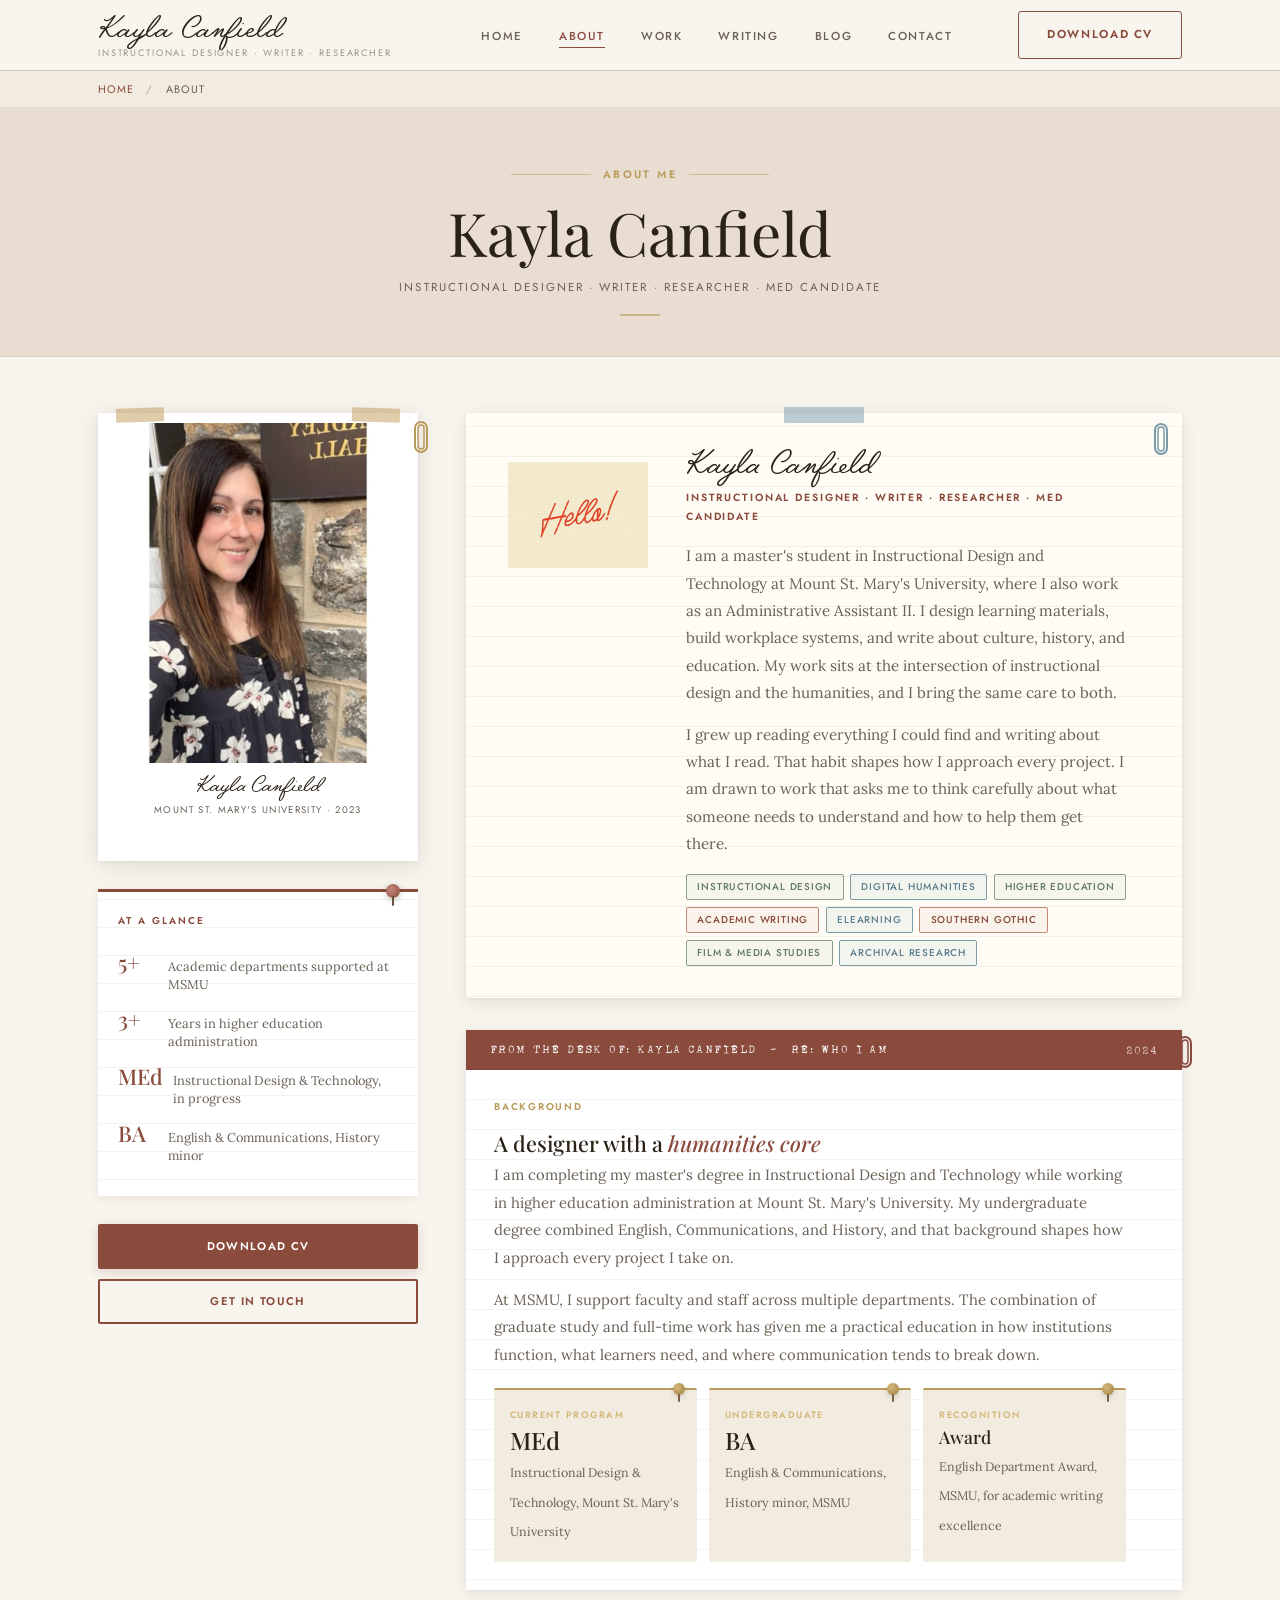
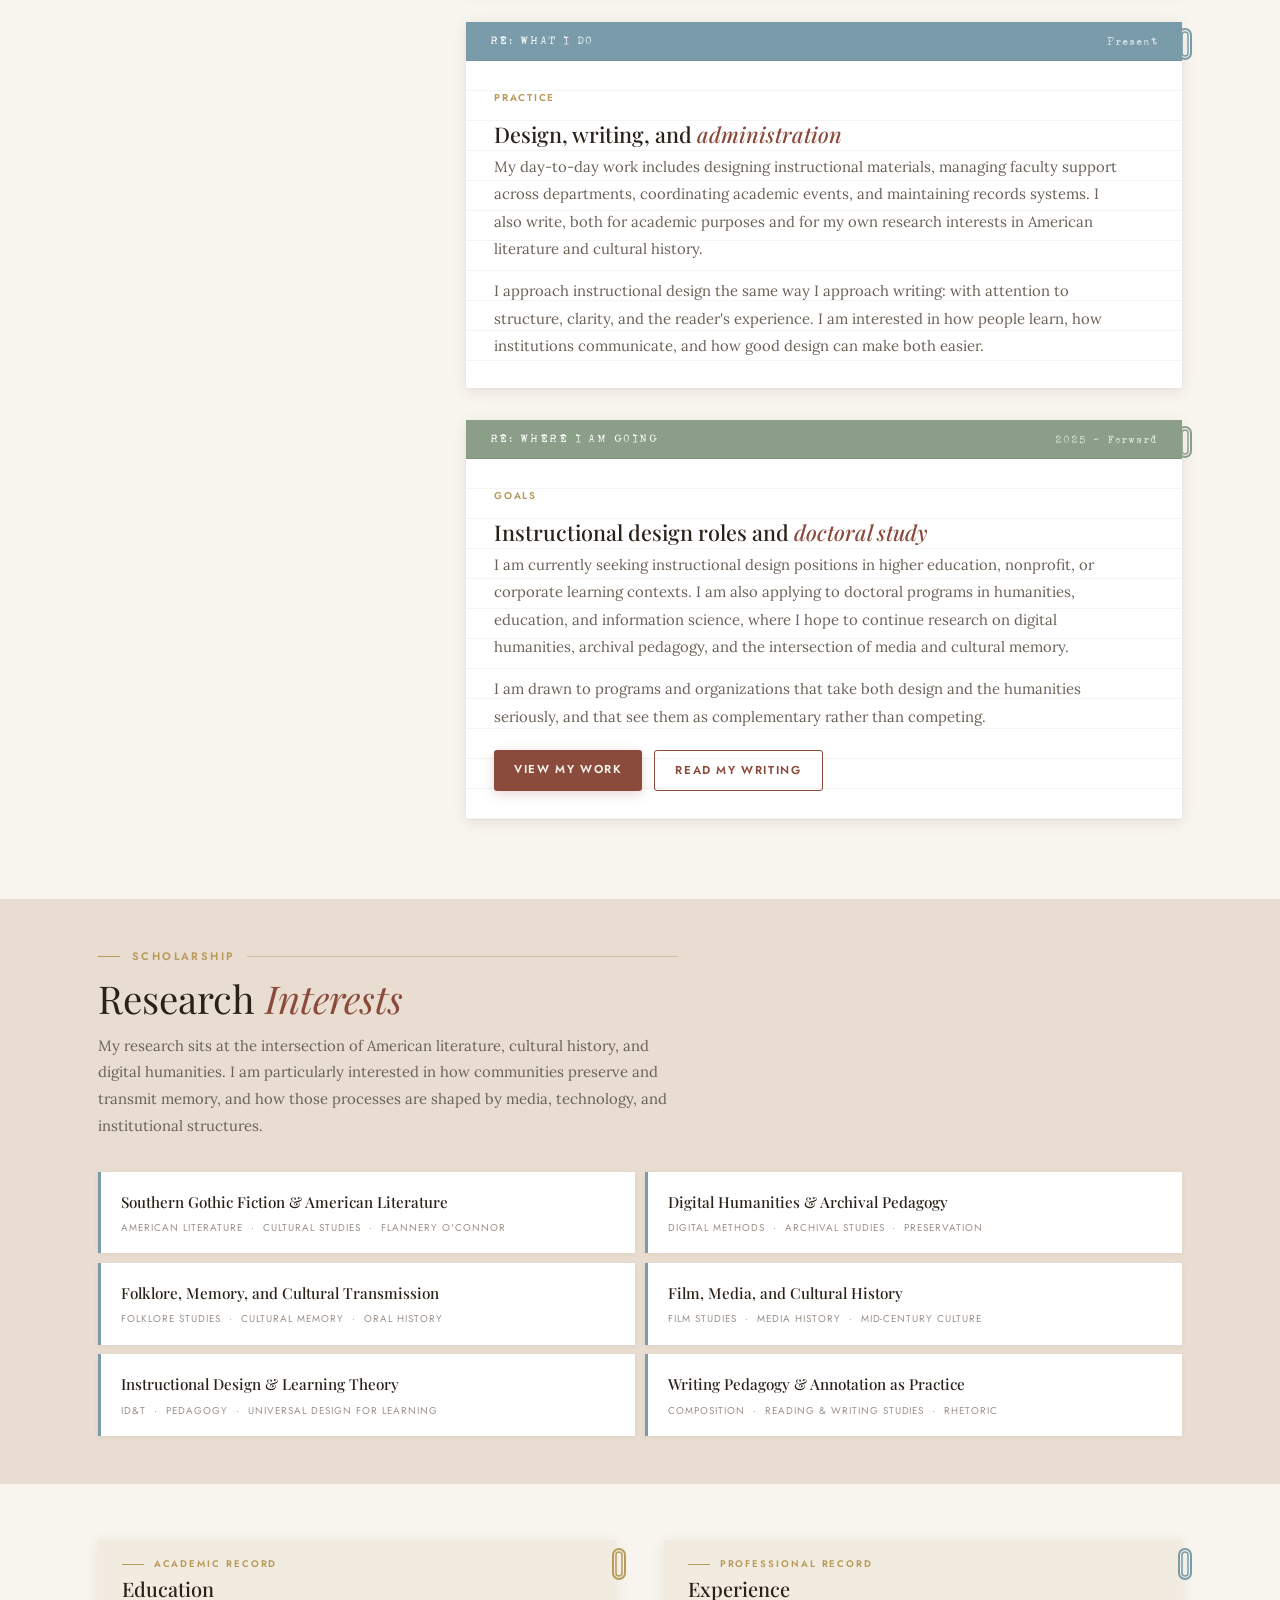
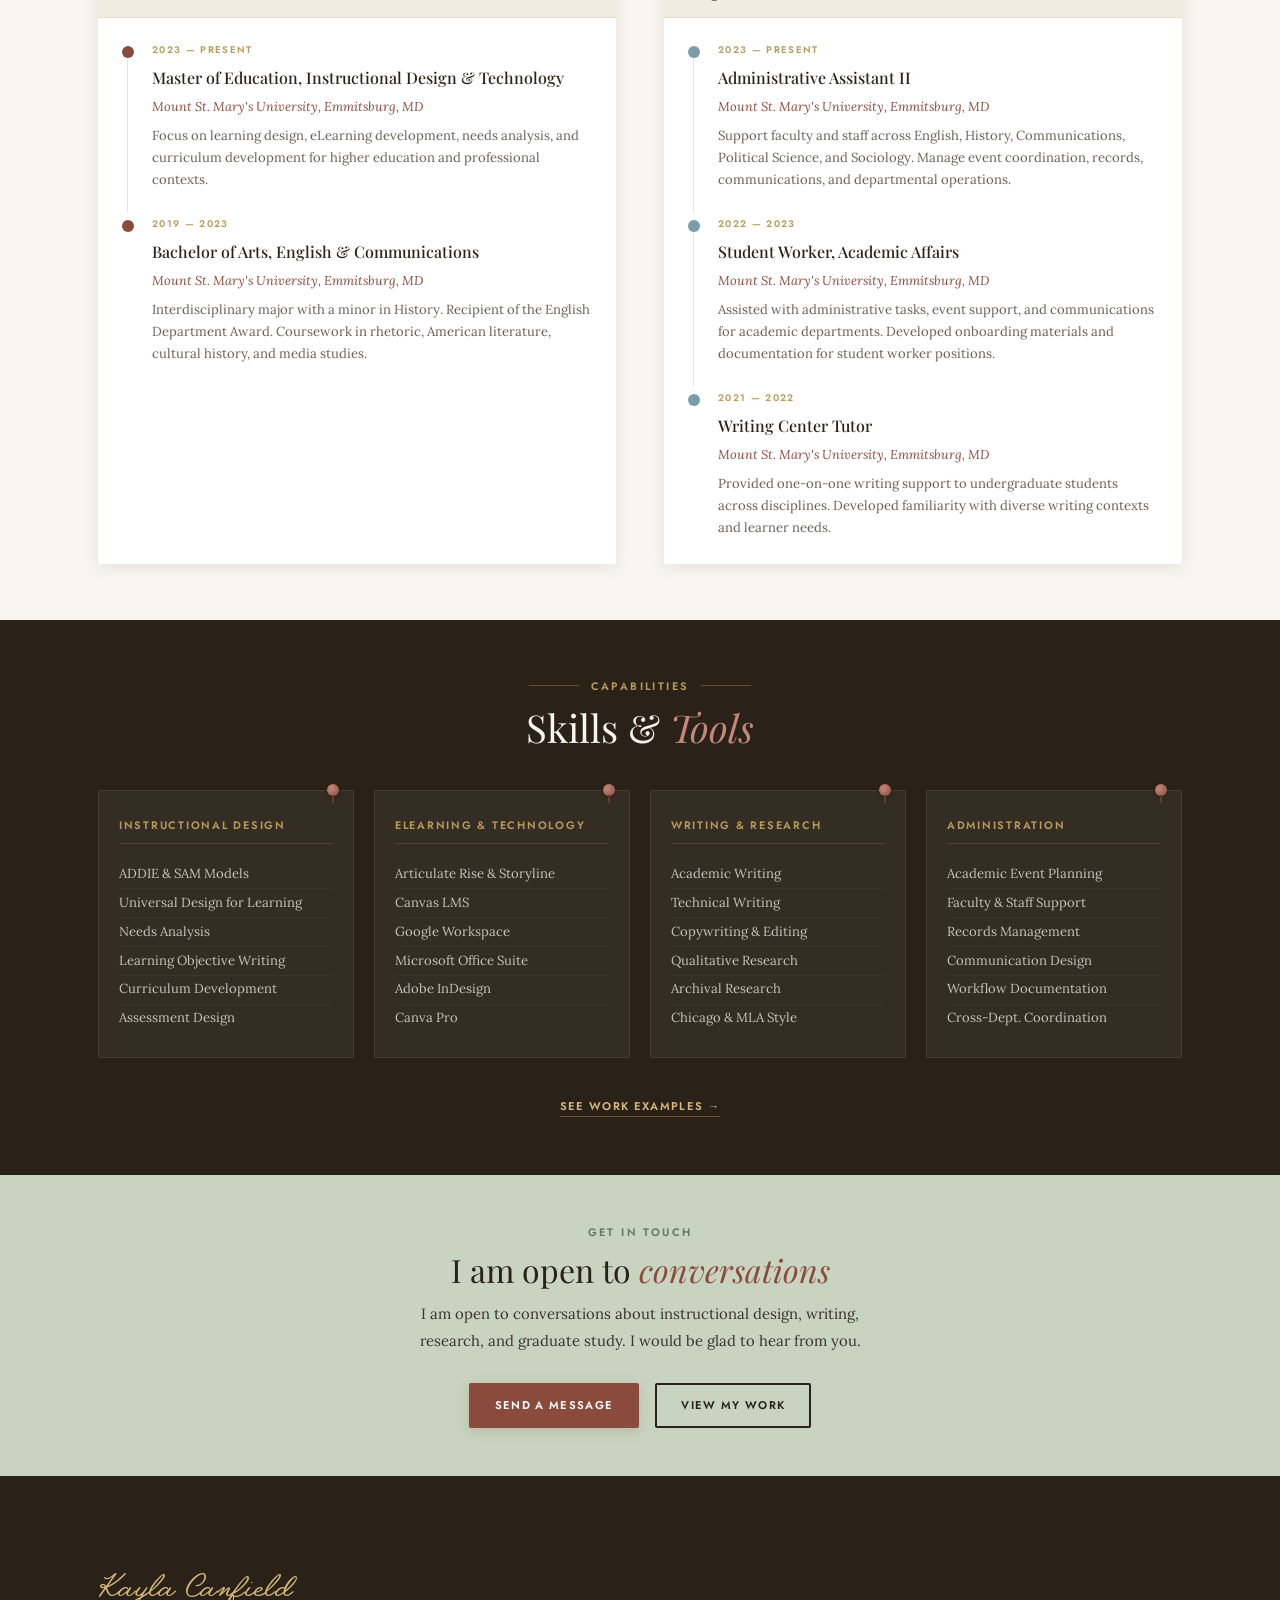
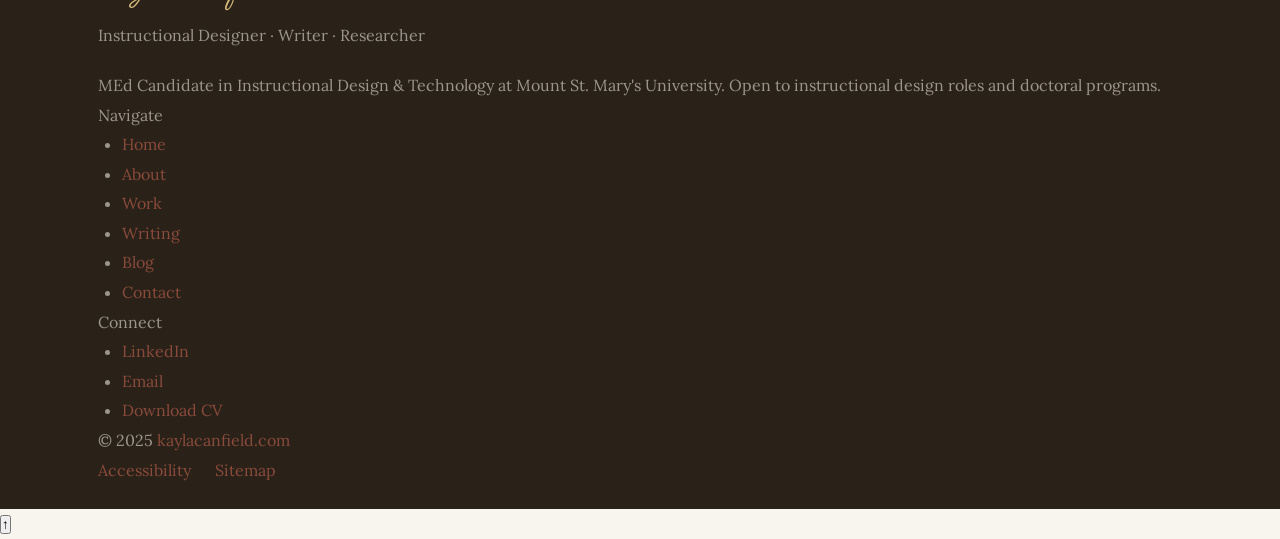
==== commit 6396d12b: "v6: revert to clean v2 design, restore cursive logo + gold accents, improved About page with journal" ====
--- a/pages/about.html
+++ b/pages/about.html
@@ -1,731 +1,1298 @@
 <!DOCTYPE html>
 <html lang="en">
 <head>
-<meta charset="UTF-8" />
-<meta name="viewport" content="width=device-width, initial-scale=1.0" />
-<title>About — Kayla Canfield</title>
-<meta name="description" content="About Kayla Canfield — instructional designer, writer, and researcher. MEd candidate in Instructional Design and Technology at Mount St. Mary's University." />
-<link rel="preconnect" href="https://fonts.googleapis.com" />
-<link rel="preconnect" href="https://fonts.gstatic.com" crossorigin />
-<link href="https://fonts.googleapis.com/css2?family=Playfair+Display:ital,wght@0,400;0,500;0,600;1,400;1,500&family=Lora:ital,wght@0,400;0,500;0,600;1,400&family=Jost:wght@300;400;500;600&family=Caveat:wght@400;500;600;700&family=Special+Elite&display=swap" rel="stylesheet" />
-<style>
-:root {
-  --c-ink:#2C2416;--c-ink-light:#4A3F2F;--c-parchment:#F5EFE0;--c-cream:#FAF7F2;
-  --c-warm-white:#FFFEF8;--c-warm-gray:#8B7D6B;--c-terracotta:#8B4A3A;
-  --c-gold:#C4A265;--c-gold-dark:#9B7A3A;--c-sage:#7A8C6E;--c-dusty-blue:#6B7FA3;
-  --c-dusty-rose:#B07A7A;--c-burgundy:#5C1F2E;--c-navy:#2A3550;
-  --font-display:'Playfair Display',Georgia,serif;--font-body:'Lora',Georgia,serif;
-  --font-ui:'Jost',system-ui,sans-serif;--font-cursive:'Caveat',cursive;
-  --font-type:'Special Elite','Courier New',monospace;
-  --shadow-card:0 4px 24px rgba(44,36,22,0.10),0 1px 4px rgba(44,36,22,0.06);
-  --shadow-lift:0 8px 40px rgba(44,36,22,0.16),0 2px 8px rgba(44,36,22,0.08);
-}
-*,*::before,*::after{box-sizing:border-box;margin:0;padding:0}
-html{scroll-behavior:smooth}
-body{font-family:var(--font-body);color:var(--c-ink);background:var(--c-parchment);overflow-x:hidden;line-height:1.7}
-#scroll-progress{position:fixed;top:0;left:0;height:3px;width:0%;background:linear-gradient(90deg,var(--c-terracotta),var(--c-gold),var(--c-sage));z-index:9999;transition:width .1s linear}
-.site-header{position:sticky;top:0;z-index:900;background:var(--c-cream);border-bottom:1px solid rgba(196,162,101,0.3);box-shadow:0 2px 12px rgba(44,36,22,0.07);transition:transform .3s}
-.site-header.hidden{transform:translateY(-100%)}
-.header-inner{max-width:1200px;margin:0 auto;padding:.75rem 2rem;display:flex;align-items:center;gap:2rem}
-.site-logo{text-decoration:none;display:flex;flex-direction:column;gap:1px;flex-shrink:0}
-.site-logo__name{font-family:var(--font-cursive);font-size:2rem;font-weight:700;color:var(--c-ink);line-height:1}
-.site-logo__tagline{font-family:var(--font-type);font-size:.62rem;letter-spacing:.14em;text-transform:uppercase;color:var(--c-warm-gray)}
-.site-nav{display:flex;list-style:none;gap:.25rem;margin-left:auto}
-.site-nav a{font-family:var(--font-ui);font-size:.72rem;font-weight:500;letter-spacing:.1em;text-transform:uppercase;color:var(--c-ink-light);text-decoration:none;padding:.4rem .75rem;border-radius:2px;transition:all .2s}
-.site-nav a:hover,.site-nav a.active{color:var(--c-terracotta);background:rgba(139,74,58,.06)}
-.header-actions{display:flex;align-items:center;gap:.75rem;flex-shrink:0}
-.btn-cv{font-family:var(--font-ui);font-size:.7rem;font-weight:600;letter-spacing:.1em;text-transform:uppercase;padding:.5rem 1.1rem;border:1.5px solid var(--c-terracotta);color:var(--c-terracotta);text-decoration:none;border-radius:2px;transition:all .2s}
-.btn-cv:hover{background:var(--c-terracotta);color:var(--c-warm-white)}
-.hamburger{display:none;flex-direction:column;gap:5px;background:none;border:none;cursor:pointer;padding:4px}
-.hamburger span{display:block;width:22px;height:2px;background:var(--c-ink)}
-/* Color band */
-.color-band{display:flex;width:100%;height:10px}
-.cb-1{flex:2;background:var(--c-terracotta)}.cb-2{flex:1.5;background:var(--c-gold)}
-.cb-3{flex:2;background:var(--c-sage)}.cb-4{flex:2;background:var(--c-dusty-blue)}
-.cb-5{flex:1.5;background:var(--c-dusty-rose)}.cb-6{flex:1;background:var(--c-burgundy)}
-.container{max-width:1200px;margin:0 auto;padding:0 2rem}
-/* Tags */
-.tag{font-family:var(--font-ui);font-size:.65rem;font-weight:500;letter-spacing:.08em;text-transform:uppercase;padding:.25rem .65rem;border-radius:2px;display:inline-block}
-.tag--sage{background:rgba(122,140,110,.14);color:#4A6040;border:1px solid rgba(122,140,110,.3)}
-.tag--blue{background:rgba(107,127,163,.12);color:#3A5080;border:1px solid rgba(107,127,163,.3)}
-.tag--rose{background:rgba(176,122,122,.12);color:#7A3A3A;border:1px solid rgba(176,122,122,.3)}
-.tag--terra{background:rgba(139,74,58,.10);color:#6B2A1A;border:1px solid rgba(139,74,58,.25)}
-.tag--gold{background:rgba(196,162,101,.14);color:#7A5A20;border:1px solid rgba(196,162,101,.3)}
-.tag--navy{background:rgba(42,53,80,.10);color:#1A2540;border:1px solid rgba(42,53,80,.25)}
-/* Buttons */
-.btn-primary{font-family:var(--font-ui);font-size:.72rem;font-weight:600;letter-spacing:.1em;text-transform:uppercase;padding:.6rem 1.4rem;background:var(--c-terracotta);color:var(--c-warm-white);border:2px solid var(--c-terracotta);border-radius:2px;text-decoration:none;transition:all .2s;display:inline-block}
-.btn-primary:hover{background:transparent;color:var(--c-terracotta)}
-.btn-outline{font-family:var(--font-ui);font-size:.72rem;font-weight:600;letter-spacing:.1em;text-transform:uppercase;padding:.6rem 1.4rem;background:transparent;color:var(--c-ink-light);border:2px solid rgba(44,36,22,.25);border-radius:2px;text-decoration:none;transition:all .2s;display:inline-block}
-.btn-outline:hover{border-color:var(--c-ink);color:var(--c-ink)}
-.btn-gold{font-family:var(--font-ui);font-size:.72rem;font-weight:600;letter-spacing:.1em;text-transform:uppercase;padding:.6rem 1.4rem;background:var(--c-gold);color:var(--c-ink);border:2px solid var(--c-gold);border-radius:2px;text-decoration:none;transition:all .2s;display:inline-block}
-.btn-gold:hover{background:transparent;color:var(--c-gold-dark)}
-.btn-ghost-w{font-family:var(--font-ui);font-size:.72rem;font-weight:600;letter-spacing:.1em;text-transform:uppercase;padding:.6rem 1.4rem;background:transparent;color:rgba(248,244,238,.8);border:2px solid rgba(248,244,238,.3);border-radius:2px;text-decoration:none;transition:all .2s;display:inline-block}
-.btn-ghost-w:hover{border-color:rgba(248,244,238,.8);color:var(--c-warm-white)}
-/* Reveal animations */
-.reveal{opacity:0;transform:translateY(22px);transition:opacity .6s ease,transform .6s ease}
-.reveal.visible{opacity:1;transform:translateY(0)}
-.reveal-delay-1{transition-delay:.12s}.reveal-delay-2{transition-delay:.24s}.reveal-delay-3{transition-delay:.36s}
-/* Back to top */
-#back-to-top{position:fixed;bottom:2rem;right:2rem;width:42px;height:42px;background:var(--c-terracotta);color:var(--c-warm-white);border:none;border-radius:2px;font-size:1.1rem;cursor:pointer;opacity:0;transform:translateY(10px);transition:all .3s;z-index:800;display:flex;align-items:center;justify-content:center}
-#back-to-top.visible{opacity:1;transform:translateY(0)}
-
-/* ── PAGE HERO ── */
-.page-hero{background:var(--c-parchment);padding:3rem 0 2.5rem;position:relative;overflow:hidden;text-align:center}
-.page-hero::before{content:'';position:absolute;inset:0;background-image:repeating-linear-gradient(0deg,transparent,transparent 27px,rgba(139,115,85,.04) 27px,rgba(139,115,85,.04) 28px);pointer-events:none}
-.page-hero__breadcrumb{font-family:var(--font-type);font-size:.62rem;letter-spacing:.18em;text-transform:uppercase;color:var(--c-warm-gray);margin-bottom:.75rem;position:relative;z-index:1}
-.page-hero__breadcrumb a{color:var(--c-terracotta);text-decoration:none}
-.page-hero__title{font-family:var(--font-cursive);font-size:clamp(3rem,7vw,5.5rem);font-weight:700;color:var(--c-ink);line-height:1;margin-bottom:.5rem;position:relative;z-index:1}
-.page-hero__subtitle{font-family:var(--font-type);font-size:.78rem;letter-spacing:.14em;text-transform:uppercase;color:var(--c-warm-gray);margin-bottom:1.5rem;position:relative;z-index:1}
-.hero-rule{display:flex;align-items:center;gap:1rem;width:100%;max-width:600px;margin:0 auto;position:relative;z-index:1}
-.hero-rule__line{flex:1;height:1px;background:linear-gradient(90deg,transparent,var(--c-gold),transparent)}
-.hero-rule__diamond{width:8px;height:8px;background:var(--c-gold);transform:rotate(45deg);flex-shrink:0}
-
-/* ── HELLO SECTION ── */
-.hello-section{background:var(--c-cream);padding:3.5rem 0 0;position:relative}
-.hello-section::before{content:'';position:absolute;inset:0;background-image:repeating-linear-gradient(0deg,transparent,transparent 27px,rgba(139,115,85,.04) 27px,rgba(139,115,85,.04) 28px);pointer-events:none}
-.hello-card-wrap{display:flex;justify-content:center;position:relative;z-index:2;margin-bottom:-30px}
-.hello-card{background:var(--c-warm-white);border:1px solid rgba(139,115,85,.18);box-shadow:var(--shadow-lift);max-width:800px;width:100%;position:relative;transform:rotate(-.6deg);transition:transform .35s}
-.hello-card:hover{transform:rotate(0deg)}
-/* Blue washi tape at top */
-.hello-tape{position:absolute;top:-14px;left:50%;transform:translateX(-50%);z-index:10;width:140px;height:28px;background:rgba(107,127,163,.5);border-radius:2px}
-.hello-tape::after{content:'';position:absolute;inset:0;background:repeating-linear-gradient(90deg,transparent,transparent 4px,rgba(255,255,255,.18) 4px,rgba(255,255,255,.18) 5px);border-radius:2px}
-/* Paper clip */
-.hello-clip{position:absolute;top:-24px;right:2.5rem;z-index:11}
-.hello-clip svg{width:22px;display:block}
-.hello-card__body{padding:2.5rem 3rem 1.5rem;display:flex;align-items:flex-start;gap:2.5rem;position:relative}
-/* Ruled lines background */
-.hello-card__body::before{content:'';position:absolute;inset:0;background-image:repeating-linear-gradient(transparent,transparent 27px,rgba(139,115,85,.07) 27px,rgba(139,115,85,.07) 28px);pointer-events:none}
-/* Red left margin line */
-.hello-card__body::after{content:'';position:absolute;left:90px;top:0;bottom:0;width:1px;background:rgba(176,122,122,.3);pointer-events:none}
-.hello-img-wrap{flex-shrink:0;width:220px;position:relative;z-index:1;display:flex;align-items:flex-start}
-.hello-img-wrap img{width:100%;display:block;filter:drop-shadow(0 4px 12px rgba(0,0,0,.15))}
-.hello-intro{flex:1;position:relative;z-index:1;padding-top:.5rem}
-.hello-intro__name{font-family:var(--font-cursive);font-size:2.8rem;font-weight:700;color:var(--c-ink);line-height:1;margin-bottom:.35rem}
-.hello-intro__title{font-family:var(--font-type);font-size:.72rem;letter-spacing:.12em;text-transform:uppercase;color:var(--c-terracotta);margin-bottom:1rem;padding-bottom:.6rem;border-bottom:1px solid rgba(139,115,85,.15)}
-.hello-intro__text{font-family:var(--font-body);font-size:.92rem;line-height:1.78;color:var(--c-ink-light)}
-.hello-card__footer{padding:.85rem 3rem 1.75rem;display:flex;flex-wrap:wrap;gap:.45rem;border-top:1px solid rgba(139,115,85,.1);background:rgba(245,239,224,.4);position:relative}
-.hello-card__footer::before{content:'';position:absolute;inset:0;background-image:repeating-linear-gradient(transparent,transparent 27px,rgba(139,115,85,.05) 27px,rgba(139,115,85,.05) 28px);pointer-events:none}
-.hello-card__footer .tag{position:relative;z-index:1}
-
-/* ── ABOUT MAIN GRID ── */
-.about-main{background:var(--c-cream);padding:5.5rem 0 4rem;position:relative}
-.about-main::before{content:'';position:absolute;inset:0;background-image:repeating-linear-gradient(0deg,transparent,transparent 27px,rgba(139,115,85,.04) 27px,rgba(139,115,85,.04) 28px);pointer-events:none}
-.about-grid{display:grid;grid-template-columns:340px 1fr;gap:3.5rem;align-items:start;position:relative;z-index:1}
-
-/* ── PORTRAIT ── */
-.portrait-col{display:flex;flex-direction:column;gap:1.75rem}
-.polaroid-frame{background:var(--c-warm-white);padding:12px 12px 60px;box-shadow:var(--shadow-lift);transform:rotate(1.2deg);transition:transform .35s cubic-bezier(.34,1.56,.64,1);position:relative}
-.polaroid-frame:hover{transform:rotate(0deg) scale(1.01)}
-.polaroid-tape{position:absolute;z-index:10;height:22px;border-radius:2px}
-.polaroid-tape::after{content:'';position:absolute;inset:0;background:repeating-linear-gradient(90deg,transparent,transparent 3px,rgba(255,255,255,.2) 3px,rgba(255,255,255,.2) 4px);border-radius:2px}
-.polaroid-tape--tl{top:-11px;left:18px;width:80px;background:rgba(176,122,122,.5);transform:rotate(-3deg)}
-.polaroid-tape--tr{top:-11px;right:18px;width:80px;background:rgba(107,127,163,.5);transform:rotate(3deg)}
-.polaroid-frame__img{width:100%;aspect-ratio:3/4;object-fit:cover;object-position:top center;display:block}
-.polaroid-frame__caption{position:absolute;bottom:0;left:0;right:0;height:60px;display:flex;flex-direction:column;align-items:center;justify-content:center;gap:3px;background:var(--c-warm-white)}
-.polaroid-frame__caption-name{font-family:var(--font-cursive);font-size:1.5rem;font-weight:600;color:var(--c-ink);line-height:1}
-.polaroid-frame__caption-sub{font-family:var(--font-type);font-size:.58rem;letter-spacing:.1em;color:var(--c-warm-gray)}
-.library-card-corner{position:absolute;bottom:-18px;right:-18px;width:100px;transform:rotate(6deg);box-shadow:0 3px 12px rgba(0,0,0,.2);z-index:5;transition:transform .3s}
-.polaroid-frame:hover .library-card-corner{transform:rotate(3deg) scale(1.05)}
-.library-card-corner img{width:100%;display:block}
-/* Stats notecard */
-.stats-card{background:var(--c-warm-white);border:1px solid rgba(139,115,85,.18);padding:1.5rem 1.5rem 1.25rem;box-shadow:var(--shadow-card);position:relative}
-.stats-card::before{content:'';position:absolute;inset:0;background-image:repeating-linear-gradient(transparent,transparent 27px,rgba(139,115,85,.07) 27px,rgba(139,115,85,.07) 28px);pointer-events:none}
-.stats-card__pin{position:absolute;top:-20px;left:50%;transform:translateX(-50%);z-index:5}
-.stats-card__pin svg{width:28px;display:block}
-.stats-card__content{position:relative;z-index:1}
-.stats-card__label{font-family:var(--font-type);font-size:.6rem;letter-spacing:.14em;text-transform:uppercase;color:var(--c-warm-gray);margin-bottom:.75rem}
-.stat-row{display:flex;align-items:baseline;gap:.6rem;margin-bottom:.5rem}
-.stat-row__num{font-family:var(--font-display);font-size:1.7rem;font-weight:600;color:var(--c-terracotta);line-height:1;flex-shrink:0}
-.stat-row__desc{font-family:var(--font-body);font-size:.8rem;color:var(--c-ink-light);line-height:1.4}
-.stat-divider{height:1px;background:rgba(139,115,85,.15);margin:.55rem 0}
-
-/* ── BIO COLUMN ── */
-.bio-col{display:flex;flex-direction:column;gap:2rem}
-/* Memo blocks */
-.memo-block{background:var(--c-warm-white);border:1px solid rgba(139,115,85,.15);box-shadow:var(--shadow-card);position:relative;overflow:visible}
-.memo-block__hdr{padding:.65rem 1.5rem;display:flex;align-items:center;justify-content:space-between}
-.memo-block__hdr--terra{background:var(--c-terracotta)}
-.memo-block__hdr--blue{background:var(--c-dusty-blue)}
-.memo-block__hdr--sage{background:var(--c-sage)}
-.memo-block__hdr--navy{background:var(--c-navy)}
-.memo-block__from{font-family:var(--font-type);font-size:.62rem;letter-spacing:.12em;text-transform:uppercase;color:rgba(255,255,255,.9)}
-.memo-block__date{font-family:var(--font-type);font-size:.58rem;letter-spacing:.1em;color:rgba(255,255,255,.6)}
-.memo-block__body{padding:1.5rem 1.75rem;position:relative}
-.memo-block__body::before{content:'';position:absolute;inset:0;background-image:repeating-linear-gradient(transparent,transparent 27px,rgba(139,115,85,.08) 27px,rgba(139,115,85,.08) 28px);pointer-events:none}
-.memo-clip{position:absolute;top:-22px;right:1.5rem;z-index:5}
-.memo-clip svg{width:22px;display:block}
-.memo-binder{position:absolute;top:-28px;left:1.5rem;z-index:5}
-.memo-binder svg{width:32px;display:block}
-.memo-eyebrow{font-family:var(--font-type);font-size:.62rem;letter-spacing:.16em;text-transform:uppercase;color:var(--c-terracotta);margin-bottom:.4rem;position:relative;z-index:1}
-.memo-h{font-family:var(--font-display);font-size:1.4rem;font-weight:500;line-height:1.3;color:var(--c-ink);margin-bottom:.9rem;position:relative;z-index:1}
-.memo-h em{color:var(--c-terracotta);font-style:italic}
-.memo-p{font-family:var(--font-body);font-size:.9rem;line-height:1.78;color:var(--c-ink-light);position:relative;z-index:1}
-.memo-p+.memo-p{margin-top:.75rem}
-/* Index cards row */
-.index-row{display:grid;grid-template-columns:repeat(3,1fr);gap:1.25rem}
-.idx-card{background:var(--c-warm-white);border:1px solid rgba(139,115,85,.15);border-top:4px solid var(--c-sage);padding:1.4rem 1rem 1rem;position:relative;box-shadow:var(--shadow-card)}
-.idx-card--blue{border-top-color:var(--c-dusty-blue)}
-.idx-card--rose{border-top-color:var(--c-dusty-rose)}
-.idx-card--gold{border-top-color:var(--c-gold)}
-.idx-card::before{content:'';position:absolute;inset:0;background-image:repeating-linear-gradient(transparent,transparent 22px,rgba(139,115,85,.07) 22px,rgba(139,115,85,.07) 23px);pointer-events:none}
-.idx-card__pin{position:absolute;top:-20px;left:50%;transform:translateX(-50%);z-index:5}
-.idx-card__pin svg{width:26px;display:block}
-.idx-card__content{position:relative;z-index:1}
-.idx-card__lbl{font-family:var(--font-type);font-size:.6rem;letter-spacing:.12em;text-transform:uppercase;color:var(--c-warm-gray);margin-bottom:.3rem}
-.idx-card__val{font-family:var(--font-display);font-size:1.5rem;font-weight:600;color:var(--c-ink);line-height:1;margin-bottom:.3rem}
-.idx-card__desc{font-family:var(--font-body);font-size:.78rem;line-height:1.5;color:var(--c-ink-light)}
-
-/* ── RESEARCH SECTION ── */
-.research-section{background:var(--c-parchment);padding:4.5rem 0;position:relative;overflow:hidden}
-.research-section::after{content:'';position:absolute;bottom:-40px;right:-40px;width:300px;height:300px;background-image:url('../assets/images/vintage/ExLibrisPage.webp');background-size:contain;background-repeat:no-repeat;opacity:.06;pointer-events:none}
-.research-grid{display:grid;grid-template-columns:1fr 1fr;gap:3.5rem;align-items:start;position:relative;z-index:1}
-.research-eyebrow{font-family:var(--font-type);font-size:.65rem;letter-spacing:.18em;text-transform:uppercase;color:var(--c-terracotta);margin-bottom:.4rem}
-.research-h{font-family:var(--font-display);font-size:clamp(1.6rem,3vw,2.2rem);font-weight:500;line-height:1.25;color:var(--c-ink);margin-bottom:.9rem}
-.research-h em{color:var(--c-terracotta);font-style:italic}
-.research-body{font-family:var(--font-body);font-size:.9rem;line-height:1.78;color:var(--c-ink-light)}
-.catalog-cards{display:flex;flex-direction:column;gap:.85rem}
-.catalog-card{background:var(--c-warm-white);border:1px solid rgba(139,115,85,.15);border-left:4px solid var(--c-dusty-blue);padding:.9rem 1.1rem .9rem 1.25rem;position:relative;box-shadow:0 1px 6px rgba(0,0,0,.06);transition:all .22s;cursor:default}
-.catalog-card:hover{transform:translateX(5px);border-left-color:var(--c-terracotta)}
-.catalog-card::before{content:'';position:absolute;inset:0;background-image:repeating-linear-gradient(transparent,transparent 22px,rgba(139,115,85,.06) 22px,rgba(139,115,85,.06) 23px);pointer-events:none}
-.catalog-card__title{font-family:var(--font-body);font-size:.88rem;font-weight:500;color:var(--c-ink);margin-bottom:.2rem;position:relative;z-index:1}
-.catalog-card__sub{font-family:var(--font-type);font-size:.6rem;letter-spacing:.1em;text-transform:uppercase;color:var(--c-warm-gray);position:relative;z-index:1}
-
-/* ── EDU/EXP ── */
-.edu-exp-section{background:var(--c-cream);padding:4.5rem 0;position:relative}
-.edu-exp-section::before{content:'';position:absolute;inset:0;background-image:repeating-linear-gradient(0deg,transparent,transparent 27px,rgba(139,115,85,.04) 27px,rgba(139,115,85,.04) 28px);pointer-events:none}
-.edu-exp-grid{display:grid;grid-template-columns:1fr 1fr;gap:3rem;position:relative;z-index:1}
-.section-notepad-hdr{background:var(--c-warm-white);border:1px solid rgba(139,115,85,.15);padding:1rem 1.25rem;margin-bottom:2rem;box-shadow:var(--shadow-card);position:relative}
-.section-notepad-hdr__binder{position:absolute;top:-26px;left:1.5rem;z-index:5}
-.section-notepad-hdr__binder svg{width:32px;display:block}
-.section-notepad-hdr__eyebrow{font-family:var(--font-type);font-size:.62rem;letter-spacing:.14em;text-transform:uppercase;color:var(--c-terracotta);margin-bottom:.2rem;position:relative;z-index:1}
-.section-notepad-hdr--blue .section-notepad-hdr__eyebrow{color:var(--c-dusty-blue)}
-.section-notepad-hdr__title{font-family:var(--font-display);font-size:1.2rem;font-weight:500;color:var(--c-ink);position:relative;z-index:1}
-.section-notepad-hdr--blue{border-top:3px solid var(--c-dusty-blue)}
-.section-notepad-hdr--terra{border-top:3px solid var(--c-terracotta)}
-/* Timeline */
-.timeline{display:flex;flex-direction:column;gap:0}
-.tl-entry{display:grid;grid-template-columns:56px 1fr;gap:0;position:relative}
-.tl-entry::before{content:'';position:absolute;left:27px;top:32px;bottom:-1px;width:2px;background:rgba(139,115,85,.15)}
-.tl-entry:last-child::before{display:none}
-.tl-dot-col{display:flex;flex-direction:column;align-items:center;padding-top:6px}
-.tl-dot{width:14px;height:14px;border-radius:50%;background:var(--c-terracotta);border:2px solid var(--c-cream);box-shadow:0 0 0 2px var(--c-terracotta);flex-shrink:0;margin-top:4px}
-.tl-dot--blue{background:var(--c-dusty-blue);box-shadow:0 0 0 2px var(--c-dusty-blue)}
-.tl-dot--sage{background:var(--c-sage);box-shadow:0 0 0 2px var(--c-sage)}
-.tl-dot--gold{background:var(--c-gold);box-shadow:0 0 0 2px var(--c-gold)}
-.tl-content{padding:0 0 2rem .75rem}
-.tl-year{font-family:var(--font-type);font-size:.6rem;letter-spacing:.12em;text-transform:uppercase;color:var(--c-warm-gray);margin-bottom:.25rem}
-.tl-title{font-family:var(--font-display);font-size:.95rem;font-weight:500;color:var(--c-ink);margin-bottom:.15rem;line-height:1.3}
-.tl-org{font-family:var(--font-body);font-size:.8rem;font-style:italic;color:var(--c-terracotta);margin-bottom:.4rem}
-.tl-desc{font-family:var(--font-body);font-size:.8rem;line-height:1.6;color:var(--c-ink-light)}
-
-/* ── SKILLS ── */
-.skills-section{background:var(--c-parchment);padding:4.5rem 0;position:relative;overflow:hidden}
-.skills-section::before{content:'';position:absolute;inset:0;background-image:url('../assets/images/vintage/typewriter_vintage.webp');background-size:cover;background-position:center;opacity:.04;pointer-events:none}
-.skills-grid{display:grid;grid-template-columns:repeat(4,1fr);gap:1.25rem;position:relative;z-index:1}
-.skill-card{background:var(--c-warm-white);border:1px solid rgba(139,115,85,.15);border-top:3px solid var(--c-terracotta);padding:1.4rem 1rem 1rem;position:relative;box-shadow:var(--shadow-card)}
-.skill-card--blue{border-top-color:var(--c-dusty-blue)}
-.skill-card--sage{border-top-color:var(--c-sage)}
-.skill-card--rose{border-top-color:var(--c-dusty-rose)}
-.skill-card--gold{border-top-color:var(--c-gold)}
-.skill-card::before{content:'';position:absolute;inset:0;background-image:repeating-linear-gradient(transparent,transparent 22px,rgba(139,115,85,.07) 22px,rgba(139,115,85,.07) 23px);pointer-events:none}
-.skill-card__clip{position:absolute;top:-22px;left:50%;transform:translateX(-50%);z-index:5}
-.skill-card__clip svg{width:28px;display:block}
-.skill-card__title{font-family:var(--font-type);font-size:.65rem;letter-spacing:.12em;text-transform:uppercase;color:var(--c-terracotta);margin-bottom:.75rem;position:relative;z-index:1}
-.skill-card--blue .skill-card__title{color:var(--c-dusty-blue)}
-.skill-card--sage .skill-card__title{color:var(--c-sage)}
-.skill-card--rose .skill-card__title{color:var(--c-dusty-rose)}
-.skill-card--gold .skill-card__title{color:var(--c-gold-dark)}
-.skill-list{list-style:none;display:flex;flex-direction:column;gap:.4rem;position:relative;z-index:1}
-.skill-list li{font-family:var(--font-body);font-size:.8rem;color:var(--c-ink-light);padding-left:.85rem;position:relative}
-.skill-list li::before{content:'—';position:absolute;left:0;color:rgba(139,115,85,.4);font-size:.7rem}
-
-/* ── CONTACT STRIP ── */
-.contact-strip{background:var(--c-ink);padding:3.5rem 0;text-align:center}
-.contact-strip__h{font-family:var(--font-display);font-size:clamp(1.5rem,3vw,2rem);font-weight:500;color:var(--c-warm-white);margin-bottom:.5rem}
-.contact-strip__h em{color:var(--c-gold);font-style:italic}
-.contact-strip__sub{font-family:var(--font-body);font-size:.88rem;color:rgba(248,244,238,.6);margin-bottom:1.5rem}
-.contact-strip__btns{display:flex;gap:1rem;justify-content:center;flex-wrap:wrap}
-
-/* ── FOOTER ── */
-.site-footer{background:var(--c-ink);padding:3rem 0 2rem;border-top:1px solid rgba(255,255,255,.06)}
-.footer-grid{display:grid;grid-template-columns:2fr 1fr 1fr 1fr;gap:2.5rem;margin-bottom:2.5rem}
-.footer-brand__name{font-family:var(--font-cursive);font-size:1.8rem;font-weight:700;color:var(--c-warm-white);margin-bottom:.4rem}
-.footer-brand__tagline{font-family:var(--font-type);font-size:.6rem;letter-spacing:.14em;text-transform:uppercase;color:rgba(248,244,238,.45);margin-bottom:.9rem}
-.footer-brand__text{font-family:var(--font-body);font-size:.8rem;line-height:1.65;color:rgba(248,244,238,.55)}
-.footer-col__title{font-family:var(--font-type);font-size:.62rem;letter-spacing:.16em;text-transform:uppercase;color:var(--c-gold);margin-bottom:.9rem}
-.footer-col__list{list-style:none;display:flex;flex-direction:column;gap:.45rem}
-.footer-col__list a{font-family:var(--font-body);font-size:.8rem;color:rgba(248,244,238,.55);text-decoration:none;transition:color .2s}
-.footer-col__list a:hover{color:var(--c-gold)}
-.footer-bottom{border-top:1px solid rgba(255,255,255,.08);padding-top:1.5rem;display:flex;justify-content:space-between;align-items:center;flex-wrap:wrap;gap:.75rem}
-.footer-bottom__copy{font-family:var(--font-type);font-size:.6rem;letter-spacing:.1em;text-transform:uppercase;color:rgba(248,244,238,.35)}
-.footer-bottom__links{display:flex;gap:1.25rem}
-.footer-bottom__links a{font-family:var(--font-type);font-size:.6rem;letter-spacing:.1em;text-transform:uppercase;color:rgba(248,244,238,.35);text-decoration:none}
-.footer-bottom__links a:hover{color:var(--c-gold)}
-
-/* ── RESPONSIVE ── */
-@media(max-width:1024px){.about-grid{grid-template-columns:1fr}.portrait-col{max-width:360px;margin:0 auto}.skills-grid{grid-template-columns:repeat(2,1fr)}.footer-grid{grid-template-columns:1fr 1fr}}
-@media(max-width:768px){.research-grid,.edu-exp-grid{grid-template-columns:1fr}.index-row{grid-template-columns:1fr}.hello-card__body{flex-direction:column}.hello-img-wrap{width:160px}.site-nav{display:none}.hamburger{display:flex}.skills-grid{grid-template-columns:1fr}.footer-grid{grid-template-columns:1fr}}
-@media(max-width:480px){.header-inner{padding:.75rem 1rem}.container{padding:0 1rem}.hello-card__body{padding:2rem 1.5rem 1.25rem}.hello-card__footer{padding:.75rem 1.5rem 1.5rem}}
-</style>
+  <meta charset="UTF-8" />
+  <meta name="viewport" content="width=device-width, initial-scale=1.0" />
+  <title>About — Kayla Canfield</title>
+  <meta name="description" content="About Kayla Canfield — instructional designer, writer, and researcher. MEd candidate in Instructional Design and Technology at Mount St. Mary's University." />
+
+  <!-- Google Fonts -->
+  <link rel="preconnect" href="https://fonts.googleapis.com" />
+  <link rel="preconnect" href="https://fonts.gstatic.com" crossorigin />
+  <link href="https://fonts.googleapis.com/css2?family=Playfair+Display:ital,wght@0,400;0,500;0,600;1,400;1,500&family=Lora:ital,wght@0,400;0,500;0,600;1,400&family=Jost:wght@300;400;500;600&family=Special+Elite&display=swap" rel="stylesheet" />
+
+  <!-- Stylesheets -->
+  <link rel="stylesheet" href="../assets/css/main.css" />
+  <link rel="stylesheet" href="../assets/css/about.css" />
+
+  <style>
+  /* ============================================================
+     ABOUT PAGE — JOURNAL / MEMO STATIONERY AESTHETIC
+     Clips and pins always on the FAR RIGHT of cards
+     Original Jullina cursive logo, gold accents, no color band
+     ============================================================ */
+
+  /* ── PAGE HERO ─────────────────────────────────────────────── */
+  .about-hero {
+    background: var(--c-parchment, #E8DDD0);
+    padding: 3.5rem 0 2.5rem;
+    border-bottom: 1px solid rgba(196,162,101,0.2);
+    position: relative;
+  }
+  .about-hero__inner {
+    max-width: 1180px;
+    margin: 0 auto;
+    padding: 0 3rem;
+    text-align: center;
+  }
+  .about-hero__eyebrow {
+    font-family: var(--f-sans, 'Jost', sans-serif);
+    font-size: 0.68rem;
+    font-weight: 600;
+    letter-spacing: 0.22em;
+    text-transform: uppercase;
+    color: var(--c-gold, #B89A5A);
+    display: flex;
+    align-items: center;
+    justify-content: center;
+    gap: 0.75rem;
+    margin-bottom: 0.9rem;
+  }
+  .about-hero__eyebrow::before,
+  .about-hero__eyebrow::after {
+    content: '';
+    flex: 1;
+    max-width: 80px;
+    height: 1px;
+    background: var(--c-gold, #B89A5A);
+    opacity: 0.5;
+  }
+  .about-hero__title {
+    font-family: var(--f-serif, 'Playfair Display', serif);
+    font-size: clamp(2.5rem, 5vw, 3.75rem);
+    font-weight: 400;
+    color: var(--c-ink, #2A2218);
+    margin-bottom: 0.75rem;
+    line-height: 1.1;
+  }
+  .about-hero__sub {
+    font-family: var(--f-sans, 'Jost', sans-serif);
+    font-size: 0.72rem;
+    letter-spacing: 0.18em;
+    text-transform: uppercase;
+    color: var(--c-warm-gray, #6A6055);
+    margin-bottom: 0;
+  }
+  .about-hero__rule {
+    width: 40px;
+    height: 2px;
+    background: var(--c-gold, #B89A5A);
+    margin: 1rem auto 0;
+    opacity: 0.6;
+  }
+
+  /* ── MAIN LAYOUT ───────────────────────────────────────────── */
+  .about-main {
+    max-width: 1180px;
+    margin: 0 auto;
+    padding: 3.5rem 3rem 5rem;
+    display: grid;
+    grid-template-columns: 320px 1fr;
+    gap: 3rem;
+    align-items: start;
+  }
+
+  /* ── LEFT COLUMN: portrait + at-a-glance ───────────────────── */
+  .about-left {
+    display: flex;
+    flex-direction: column;
+    gap: 1.75rem;
+    position: sticky;
+    top: 100px;
+  }
+
+  /* Portrait frame */
+  .about-portrait-frame {
+    position: relative;
+    background: #fff;
+    padding: 10px 10px 42px;
+    box-shadow: 0 4px 24px rgba(42,34,24,0.12), 0 1px 4px rgba(42,34,24,0.06);
+  }
+  .about-portrait-frame img {
+    width: 100%;
+    height: 340px;
+    object-fit: cover;
+    object-position: top center;
+    display: block;
+  }
+  /* Gold tape strips — top corners only, not blocking face */
+  .portrait-tape {
+    position: absolute;
+    width: 48px;
+    height: 14px;
+    background: rgba(196,162,101,0.55);
+    border-radius: 1px;
+    top: -5px;
+  }
+  .portrait-tape--left  { left: 18px;  transform: rotate(-2deg); }
+  .portrait-tape--right { right: 18px; transform: rotate(2deg); }
+  /* Paper clip — far right of frame, not on face */
+  .portrait-clip {
+    position: absolute;
+    top: 8px;
+    right: -10px;
+    z-index: 5;
+  }
+  .portrait-caption {
+    text-align: center;
+    padding-top: 0.5rem;
+  }
+  .portrait-caption__name {
+    font-family: var(--f-signature, 'Jullina', cursive);
+    font-size: 1.5rem;
+    color: var(--c-ink, #2A2218);
+    display: block;
+    line-height: 1.2;
+  }
+  .portrait-caption__sub {
+    font-family: var(--f-sans, 'Jost', sans-serif);
+    font-size: 0.6rem;
+    letter-spacing: 0.14em;
+    text-transform: uppercase;
+    color: var(--c-warm-gray, #6A6055);
+    display: block;
+    margin-top: 2px;
+  }
+
+  /* At a Glance card — notepad style */
+  .glance-card {
+    background: #fff;
+    border-top: 3px solid var(--c-terracotta, #8A4A3C);
+    padding: 1.25rem 1.5rem 1.25rem 1.25rem;
+    box-shadow: 0 2px 10px rgba(42,34,24,0.08);
+    position: relative;
+    /* Ruled lines background */
+    background-image: repeating-linear-gradient(
+      to bottom,
+      transparent,
+      transparent 27px,
+      rgba(42,34,24,0.06) 27px,
+      rgba(42,34,24,0.06) 28px
+    );
+    background-size: 100% 28px;
+    background-position: 0 36px;
+  }
+  /* Push pin — far right */
+  .glance-card__pin {
+    position: absolute;
+    top: -8px;
+    right: 18px;
+    width: 14px;
+    height: 14px;
+    border-radius: 50%;
+    background: radial-gradient(circle at 35% 35%, #C4887A, #8A4A3C);
+    box-shadow: 0 2px 6px rgba(42,34,24,0.25);
+    z-index: 3;
+  }
+  .glance-card__pin::after {
+    content: '';
+    position: absolute;
+    bottom: -8px;
+    left: 50%;
+    transform: translateX(-50%);
+    width: 2px;
+    height: 10px;
+    background: #6A5040;
+    border-radius: 0 0 2px 2px;
+  }
+  .glance-card__title {
+    font-family: var(--f-sans, 'Jost', sans-serif);
+    font-size: 0.62rem;
+    font-weight: 600;
+    letter-spacing: 0.2em;
+    text-transform: uppercase;
+    color: var(--c-terracotta, #8A4A3C);
+    margin-bottom: 1rem;
+  }
+  .glance-item {
+    display: flex;
+    align-items: baseline;
+    gap: 0.6rem;
+    margin-bottom: 0.65rem;
+    line-height: 1.4;
+  }
+  .glance-item__num {
+    font-family: var(--f-serif, 'Playfair Display', serif);
+    font-size: 1.35rem;
+    font-weight: 500;
+    color: var(--c-terracotta, #8A4A3C);
+    flex-shrink: 0;
+    min-width: 2.5rem;
+  }
+  .glance-item__lbl {
+    font-family: var(--f-body, 'Lora', serif);
+    font-size: 0.8rem;
+    color: var(--c-warm-gray, #6A6055);
+  }
+
+  /* Action buttons below portrait */
+  .about-actions {
+    display: flex;
+    flex-direction: column;
+    gap: 0.6rem;
+  }
+  .about-actions .btn {
+    text-align: center;
+    font-family: var(--f-sans, 'Jost', sans-serif);
+    font-size: 0.7rem;
+    font-weight: 600;
+    letter-spacing: 0.12em;
+    text-transform: uppercase;
+    padding: 0.65rem 1.25rem;
+    border-radius: 2px;
+    text-decoration: none;
+    transition: all 0.2s;
+    display: block;
+  }
+  .about-actions .btn-primary {
+    background: var(--c-terracotta, #8A4A3C);
+    color: #fff;
+    border: 2px solid var(--c-terracotta, #8A4A3C);
+  }
+  .about-actions .btn-primary:hover {
+    background: var(--c-mauve, #A0665A);
+    border-color: var(--c-mauve, #A0665A);
+  }
+  .about-actions .btn-outline {
+    background: transparent;
+    color: var(--c-terracotta, #8A4A3C);
+    border: 2px solid var(--c-terracotta, #8A4A3C);
+  }
+  .about-actions .btn-outline:hover {
+    background: rgba(138,74,60,0.06);
+  }
+
+  /* ── RIGHT COLUMN: content sections ───────────────────────── */
+  .about-right {
+    display: flex;
+    flex-direction: column;
+    gap: 2rem;
+  }
+
+  /* ── HELLO INTRO CARD ──────────────────────────────────────── */
+  .hello-card {
+    background: #FEFCF5;
+    border-radius: 2px;
+    box-shadow: 0 4px 20px rgba(42,34,24,0.10), 0 1px 4px rgba(42,34,24,0.06);
+    position: relative;
+    padding: 2rem 3.5rem 2rem 2rem;
+    /* Ruled lines */
+    background-image: repeating-linear-gradient(
+      to bottom,
+      transparent,
+      transparent 29px,
+      rgba(42,34,24,0.06) 29px,
+      rgba(42,34,24,0.06) 30px
+    );
+    background-size: 100% 30px;
+    background-position: 0 44px;
+  }
+  /* Blue washi tape — top center */
+  .hello-card::before {
+    content: '';
+    position: absolute;
+    top: -6px;
+    left: 50%;
+    transform: translateX(-50%);
+    width: 80px;
+    height: 16px;
+    background: rgba(122,155,170,0.5);
+    border-radius: 1px;
+  }
+  /* Paper clip — far right */
+  .hello-card__clip {
+    position: absolute;
+    top: 10px;
+    right: 14px;
+  }
+  .hello-card__inner {
+    display: grid;
+    grid-template-columns: 160px 1fr;
+    gap: 1.75rem;
+    align-items: start;
+  }
+  .hello-card__img-wrap {
+    display: flex;
+    flex-direction: column;
+    align-items: center;
+    gap: 0.5rem;
+  }
+  .hello-card__img {
+    width: 140px;
+    height: 140px;
+    object-fit: contain;
+    display: block;
+  }
+  .hello-card__text h2 {
+    font-family: var(--f-signature, 'Jullina', cursive);
+    font-size: 2.25rem;
+    font-weight: 400;
+    color: var(--c-ink, #2A2218);
+    margin-bottom: 0.2rem;
+    line-height: 1.1;
+  }
+  .hello-card__text .hello-title {
+    font-family: var(--f-sans, 'Jost', sans-serif);
+    font-size: 0.65rem;
+    font-weight: 600;
+    letter-spacing: 0.18em;
+    text-transform: uppercase;
+    color: var(--c-terracotta, #8A4A3C);
+    margin-bottom: 1rem;
+    display: block;
+  }
+  .hello-card__text p {
+    font-family: var(--f-body, 'Lora', serif);
+    font-size: 0.95rem;
+    line-height: 1.8;
+    color: var(--c-warm-gray, #6A6055);
+    margin-bottom: 0.9rem;
+  }
+  .hello-card__text p:last-child { margin-bottom: 0; }
+  .hello-tags {
+    display: flex;
+    flex-wrap: wrap;
+    gap: 0.4rem;
+    margin-top: 1rem;
+  }
+  .hello-tag {
+    font-family: var(--f-sans, 'Jost', sans-serif);
+    font-size: 0.62rem;
+    font-weight: 500;
+    letter-spacing: 0.08em;
+    text-transform: uppercase;
+    padding: 0.2rem 0.65rem;
+    border-radius: 2px;
+    border: 1px solid;
+  }
+  .hello-tag--sage  { color: var(--c-sage-dark, #617A60); border-color: var(--c-sage, #8A9E88); background: rgba(138,158,136,0.08); }
+  .hello-tag--blue  { color: var(--c-steel-blue, #5A7E8E); border-color: var(--c-dusty-blue, #7A9BAA); background: rgba(122,155,170,0.08); }
+  .hello-tag--terra { color: var(--c-terracotta, #8A4A3C); border-color: var(--c-dusty-rose, #C4887A); background: rgba(196,136,122,0.08); }
+
+  /* ── MEMO SECTION CARDS ────────────────────────────────────── */
+  .memo-section {
+    background: #fff;
+    box-shadow: 0 3px 16px rgba(42,34,24,0.09), 0 1px 3px rgba(42,34,24,0.05);
+    position: relative;
+    border-radius: 2px;
+    overflow: visible;
+  }
+  /* Memo header bar */
+  .memo-header {
+    display: flex;
+    align-items: center;
+    justify-content: space-between;
+    padding: 0.6rem 1.5rem;
+    border-bottom: 1px solid rgba(42,34,24,0.08);
+  }
+  .memo-header--terracotta { background: var(--c-terracotta, #8A4A3C); }
+  .memo-header--blue       { background: var(--c-dusty-blue, #7A9BAA); }
+  .memo-header--sage       { background: var(--c-sage, #8A9E88); }
+  .memo-header--gold       { background: var(--c-antique-gold, #A08040); }
+  .memo-header__from {
+    font-family: var(--f-typewriter, 'RustyTypewriter', monospace);
+    font-size: 0.65rem;
+    letter-spacing: 0.14em;
+    text-transform: uppercase;
+    color: rgba(255,255,255,0.9);
+  }
+  .memo-header__date {
+    font-family: var(--f-typewriter, 'RustyTypewriter', monospace);
+    font-size: 0.62rem;
+    color: rgba(255,255,255,0.65);
+    letter-spacing: 0.1em;
+  }
+  /* Paper clip — far right of memo card */
+  .memo-clip {
+    position: absolute;
+    top: 6px;
+    right: -10px;
+    z-index: 5;
+  }
+  .memo-body {
+    padding: 1.75rem 3.5rem 1.75rem 1.75rem;
+    /* Ruled lines */
+    background-image: repeating-linear-gradient(
+      to bottom,
+      transparent,
+      transparent 29px,
+      rgba(42,34,24,0.05) 29px,
+      rgba(42,34,24,0.05) 30px
+    );
+    background-size: 100% 30px;
+    background-position: 0 0;
+  }
+  .memo-body h3 {
+    font-family: var(--f-serif, 'Playfair Display', serif);
+    font-size: 1.35rem;
+    font-weight: 500;
+    color: var(--c-ink, #2A2218);
+    margin-bottom: 0.3rem;
+    line-height: 1.2;
+  }
+  .memo-body h3 em {
+    font-style: italic;
+    color: var(--c-terracotta, #8A4A3C);
+  }
+  .memo-body .memo-label {
+    font-family: var(--f-sans, 'Jost', sans-serif);
+    font-size: 0.62rem;
+    font-weight: 600;
+    letter-spacing: 0.18em;
+    text-transform: uppercase;
+    color: var(--c-gold, #B89A5A);
+    margin-bottom: 0.9rem;
+    display: block;
+  }
+  .memo-body p {
+    font-family: var(--f-body, 'Lora', serif);
+    font-size: 0.93rem;
+    line-height: 1.85;
+    color: var(--c-warm-gray, #6A6055);
+    margin-bottom: 0.9rem;
+  }
+  .memo-body p:last-child { margin-bottom: 0; }
+
+  /* Credential cards inside memo */
+  .cred-cards {
+    display: grid;
+    grid-template-columns: repeat(3, 1fr);
+    gap: 0.75rem;
+    margin-top: 1.25rem;
+  }
+  .cred-card {
+    background: var(--c-cream, #F2EBE0);
+    padding: 1rem 1rem 1rem 1rem;
+    border-radius: 2px;
+    position: relative;
+    border-top: 2px solid var(--c-gold, #B89A5A);
+  }
+  /* Push pin — far right of each cred card */
+  .cred-card__pin {
+    position: absolute;
+    top: -7px;
+    right: 12px;
+    width: 12px;
+    height: 12px;
+    border-radius: 50%;
+    background: radial-gradient(circle at 35% 35%, #D4B87A, #A08040);
+    box-shadow: 0 2px 5px rgba(42,34,24,0.2);
+    z-index: 3;
+  }
+  .cred-card__pin::after {
+    content: '';
+    position: absolute;
+    bottom: -7px;
+    left: 50%;
+    transform: translateX(-50%);
+    width: 2px;
+    height: 8px;
+    background: #7A6040;
+    border-radius: 0 0 2px 2px;
+  }
+  .cred-card__label {
+    font-family: var(--f-sans, 'Jost', sans-serif);
+    font-size: 0.58rem;
+    font-weight: 600;
+    letter-spacing: 0.16em;
+    text-transform: uppercase;
+    color: var(--c-gold-light, #D4B87A);
+    display: block;
+    margin-bottom: 0.3rem;
+  }
+  .cred-card__degree {
+    font-family: var(--f-serif, 'Playfair Display', serif);
+    font-size: 1.5rem;
+    font-weight: 500;
+    color: var(--c-ink, #2A2218);
+    display: block;
+    line-height: 1;
+    margin-bottom: 0.3rem;
+  }
+  .cred-card__detail {
+    font-family: var(--f-body, 'Lora', serif);
+    font-size: 0.78rem;
+    color: var(--c-warm-gray, #6A6055);
+    line-height: 1.4;
+  }
+
+  /* ── RESEARCH INTERESTS ────────────────────────────────────── */
+  .research-section {
+    padding: 3rem 0;
+    background: var(--c-parchment, #E8DDD0);
+  }
+  .research-section .container {
+    max-width: 1180px;
+    margin: 0 auto;
+    padding: 0 3rem;
+  }
+  .research-header {
+    margin-bottom: 2rem;
+  }
+  .research-header .eyebrow {
+    font-family: var(--f-sans, 'Jost', sans-serif);
+    font-size: 0.68rem;
+    font-weight: 600;
+    letter-spacing: 0.22em;
+    text-transform: uppercase;
+    color: var(--c-gold, #B89A5A);
+    display: flex;
+    align-items: center;
+    gap: 0.75rem;
+    margin-bottom: 0.5rem;
+  }
+  .research-header .eyebrow::after {
+    content: '';
+    flex: 1;
+    height: 1px;
+    background: var(--c-gold, #B89A5A);
+    opacity: 0.4;
+  }
+  .research-header h2 {
+    font-family: var(--f-serif, 'Playfair Display', serif);
+    font-size: clamp(1.75rem, 3vw, 2.5rem);
+    font-weight: 400;
+    color: var(--c-ink, #2A2218);
+    margin-bottom: 0.75rem;
+  }
+  .research-header p {
+    font-family: var(--f-body, 'Lora', serif);
+    font-size: 0.93rem;
+    line-height: 1.8;
+    color: var(--c-warm-gray, #6A6055);
+    max-width: 580px;
+  }
+  .research-grid {
+    display: grid;
+    grid-template-columns: 1fr 1fr;
+    gap: 0.6rem;
+  }
+  .research-item {
+    background: #fff;
+    padding: 1rem 1.25rem;
+    border-left: 3px solid var(--c-dusty-blue, #7A9BAA);
+    box-shadow: 0 1px 6px rgba(42,34,24,0.06);
+    transition: border-color 0.2s, box-shadow 0.2s;
+  }
+  .research-item:hover {
+    border-left-color: var(--c-terracotta, #8A4A3C);
+    box-shadow: 0 3px 12px rgba(42,34,24,0.10);
+  }
+  .research-item__title {
+    font-family: var(--f-serif, 'Playfair Display', serif);
+    font-size: 0.95rem;
+    font-weight: 500;
+    color: var(--c-ink, #2A2218);
+    margin-bottom: 0.2rem;
+  }
+  .research-item__tags {
+    font-family: var(--f-sans, 'Jost', sans-serif);
+    font-size: 0.62rem;
+    letter-spacing: 0.1em;
+    text-transform: uppercase;
+    color: var(--c-mid-gray, #9A9088);
+  }
+
+  /* ── TIMELINE (Education + Experience) ─────────────────────── */
+  .timeline-section {
+    padding: 3.5rem 0;
+    background: var(--c-warm-white, #F8F4EE);
+  }
+  .timeline-section .container {
+    max-width: 1180px;
+    margin: 0 auto;
+    padding: 0 3rem;
+  }
+  .timeline-cols {
+    display: grid;
+    grid-template-columns: 1fr 1fr;
+    gap: 3rem;
+  }
+  .timeline-col-card {
+    background: #fff;
+    box-shadow: 0 3px 16px rgba(42,34,24,0.08);
+    position: relative;
+    border-radius: 2px;
+  }
+  /* Paper clip — far right of timeline card */
+  .timeline-col-card__clip {
+    position: absolute;
+    top: 8px;
+    right: -10px;
+    z-index: 5;
+  }
+  .timeline-col-header {
+    padding: 1rem 1.5rem;
+    border-bottom: 1px solid rgba(42,34,24,0.07);
+    background: var(--c-cream, #F2EBE0);
+  }
+  .timeline-col-header .eyebrow {
+    font-family: var(--f-sans, 'Jost', sans-serif);
+    font-size: 0.6rem;
+    font-weight: 600;
+    letter-spacing: 0.2em;
+    text-transform: uppercase;
+    color: var(--c-gold, #B89A5A);
+    margin-bottom: 0.2rem;
+  }
+  .timeline-col-header h3 {
+    font-family: var(--f-serif, 'Playfair Display', serif);
+    font-size: 1.25rem;
+    font-weight: 500;
+    color: var(--c-ink, #2A2218);
+  }
+  .timeline-col-body {
+    padding: 1.5rem 1.5rem 1.5rem 1.5rem;
+  }
+  .timeline-entry {
+    display: grid;
+    grid-template-columns: 14px 1fr;
+    gap: 1rem;
+    margin-bottom: 1.5rem;
+    position: relative;
+  }
+  .timeline-entry:last-child { margin-bottom: 0; }
+  .timeline-entry__dot {
+    width: 12px;
+    height: 12px;
+    border-radius: 50%;
+    margin-top: 4px;
+    flex-shrink: 0;
+  }
+  .timeline-entry__dot--terra { background: var(--c-terracotta, #8A4A3C); }
+  .timeline-entry__dot--blue  { background: var(--c-dusty-blue, #7A9BAA); }
+  /* Vertical line between dots */
+  .timeline-entry:not(:last-child) .timeline-entry__dot::after {
+    content: '';
+    position: absolute;
+    left: 5px;
+    top: 16px;
+    width: 1px;
+    height: calc(100% + 4px);
+    background: rgba(42,34,24,0.12);
+  }
+  .timeline-entry__date {
+    font-family: var(--f-sans, 'Jost', sans-serif);
+    font-size: 0.6rem;
+    font-weight: 600;
+    letter-spacing: 0.14em;
+    text-transform: uppercase;
+    color: var(--c-gold, #B89A5A);
+    margin-bottom: 0.2rem;
+  }
+  .timeline-entry__title {
+    font-family: var(--f-serif, 'Playfair Display', serif);
+    font-size: 1rem;
+    font-weight: 500;
+    color: var(--c-ink, #2A2218);
+    margin-bottom: 0.15rem;
+  }
+  .timeline-entry__org {
+    font-family: var(--f-body, 'Lora', serif);
+    font-size: 0.8rem;
+    font-style: italic;
+    color: var(--c-terracotta, #8A4A3C);
+    margin-bottom: 0.4rem;
+  }
+  .timeline-entry__desc {
+    font-family: var(--f-body, 'Lora', serif);
+    font-size: 0.82rem;
+    line-height: 1.7;
+    color: var(--c-warm-gray, #6A6055);
+  }
+
+  /* ── SKILLS SECTION ────────────────────────────────────────── */
+  .skills-section {
+    background: var(--c-ink, #2A2218);
+    padding: 3.5rem 0;
+  }
+  .skills-section .container {
+    max-width: 1180px;
+    margin: 0 auto;
+    padding: 0 3rem;
+  }
+  .skills-header {
+    text-align: center;
+    margin-bottom: 2.5rem;
+  }
+  .skills-header .eyebrow {
+    font-family: var(--f-sans, 'Jost', sans-serif);
+    font-size: 0.68rem;
+    font-weight: 600;
+    letter-spacing: 0.22em;
+    text-transform: uppercase;
+    color: var(--c-gold, #B89A5A);
+    display: flex;
+    align-items: center;
+    justify-content: center;
+    gap: 0.75rem;
+    margin-bottom: 0.5rem;
+  }
+  .skills-header .eyebrow::before,
+  .skills-header .eyebrow::after {
+    content: '';
+    width: 50px;
+    height: 1px;
+    background: var(--c-gold, #B89A5A);
+    opacity: 0.4;
+  }
+  .skills-header h2 {
+    font-family: var(--f-serif, 'Playfair Display', serif);
+    font-size: clamp(1.75rem, 3vw, 2.5rem);
+    font-weight: 400;
+    color: var(--c-warm-white, #F8F4EE);
+  }
+  .skills-header h2 em { color: var(--c-dusty-rose, #C4887A); font-style: italic; }
+  .skills-grid {
+    display: grid;
+    grid-template-columns: repeat(4, 1fr);
+    gap: 1.25rem;
+  }
+  .skill-card {
+    background: rgba(255,255,255,0.05);
+    border: 1px solid rgba(255,255,255,0.08);
+    padding: 1.5rem 1.25rem;
+    border-radius: 2px;
+    position: relative;
+  }
+  /* Push pin — far right of skill card */
+  .skill-card__pin {
+    position: absolute;
+    top: -7px;
+    right: 14px;
+    width: 12px;
+    height: 12px;
+    border-radius: 50%;
+    background: radial-gradient(circle at 35% 35%, #C4887A, #8A4A3C);
+    box-shadow: 0 2px 5px rgba(0,0,0,0.3);
+    z-index: 3;
+  }
+  .skill-card__pin::after {
+    content: '';
+    position: absolute;
+    bottom: -7px;
+    left: 50%;
+    transform: translateX(-50%);
+    width: 2px;
+    height: 8px;
+    background: #6A3A28;
+    border-radius: 0 0 2px 2px;
+  }
+  .skill-card__title {
+    font-family: var(--f-sans, 'Jost', sans-serif);
+    font-size: 0.68rem;
+    font-weight: 600;
+    letter-spacing: 0.16em;
+    text-transform: uppercase;
+    color: var(--c-gold, #B89A5A);
+    margin-bottom: 1rem;
+    padding-bottom: 0.5rem;
+    border-bottom: 1px solid rgba(196,162,101,0.2);
+  }
+  .skill-card ul {
+    list-style: none;
+    padding: 0;
+  }
+  .skill-card li {
+    font-family: var(--f-body, 'Lora', serif);
+    font-size: 0.82rem;
+    color: rgba(248,244,238,0.75);
+    padding: 0.3rem 0;
+    border-bottom: 1px solid rgba(255,255,255,0.04);
+    line-height: 1.4;
+  }
+  .skill-card li:last-child { border-bottom: none; }
+
+  /* ── CONTACT CTA ───────────────────────────────────────────── */
+  .about-cta {
+    background: var(--c-sage-light, #C8D4C0);
+    padding: 3rem 0;
+    text-align: center;
+  }
+  .about-cta .container {
+    max-width: 1180px;
+    margin: 0 auto;
+    padding: 0 3rem;
+  }
+  .about-cta h2 {
+    font-family: var(--f-serif, 'Playfair Display', serif);
+    font-size: clamp(1.5rem, 2.5vw, 2.25rem);
+    font-weight: 400;
+    color: var(--c-ink, #2A2218);
+    margin-bottom: 0.75rem;
+  }
+  .about-cta h2 em { color: var(--c-terracotta, #8A4A3C); font-style: italic; }
+  .about-cta p {
+    font-family: var(--f-body, 'Lora', serif);
+    font-size: 0.93rem;
+    color: var(--c-ink-soft, #3C3228);
+    max-width: 480px;
+    margin: 0 auto 1.75rem;
+    line-height: 1.8;
+  }
+  .about-cta__btns {
+    display: flex;
+    gap: 1rem;
+    justify-content: center;
+    flex-wrap: wrap;
+  }
+  .about-cta__btns a {
+    font-family: var(--f-sans, 'Jost', sans-serif);
+    font-size: 0.7rem;
+    font-weight: 600;
+    letter-spacing: 0.12em;
+    text-transform: uppercase;
+    padding: 0.65rem 1.5rem;
+    border-radius: 2px;
+    text-decoration: none;
+    transition: all 0.2s;
+  }
+  .about-cta__btns .btn-primary {
+    background: var(--c-terracotta, #8A4A3C);
+    color: #fff;
+    border: 2px solid var(--c-terracotta, #8A4A3C);
+  }
+  .about-cta__btns .btn-primary:hover { background: var(--c-mauve, #A0665A); border-color: var(--c-mauve, #A0665A); }
+  .about-cta__btns .btn-outline {
+    background: transparent;
+    color: var(--c-ink, #2A2218);
+    border: 2px solid var(--c-ink, #2A2218);
+  }
+  .about-cta__btns .btn-outline:hover { background: rgba(42,34,24,0.06); }
+
+  /* ── SVG CLIP COMPONENT ────────────────────────────────────── */
+  .clip-svg {
+    display: block;
+    width: 14px;
+    height: 32px;
+  }
+
+  /* ── RESPONSIVE ────────────────────────────────────────────── */
+  @media (max-width: 900px) {
+    .about-main {
+      grid-template-columns: 1fr;
+      padding: 2rem 1.5rem 3rem;
+    }
+    .about-left { position: static; }
+    .hello-card__inner { grid-template-columns: 1fr; }
+    .hello-card__img-wrap { flex-direction: row; align-items: center; }
+    .cred-cards { grid-template-columns: 1fr 1fr; }
+    .research-grid { grid-template-columns: 1fr; }
+    .timeline-cols { grid-template-columns: 1fr; }
+    .skills-grid { grid-template-columns: repeat(2, 1fr); }
+  }
+  @media (max-width: 600px) {
+    .about-hero__inner { padding: 0 1.25rem; }
+    .about-main { padding: 1.5rem 1.25rem 2.5rem; }
+    .cred-cards { grid-template-columns: 1fr; }
+    .skills-grid { grid-template-columns: 1fr; }
+    .research-section .container,
+    .timeline-section .container,
+    .skills-section .container,
+    .about-cta .container { padding: 0 1.25rem; }
+  }
+  </style>
 </head>
 <body>
+
+<!-- Scroll Progress Bar -->
 <div id="scroll-progress"></div>
 
-<!-- Mobile nav overlay -->
-<nav id="mobile-nav" style="display:none;position:fixed;top:0;left:0;right:0;bottom:0;background:var(--c-cream);z-index:950;flex-direction:column;align-items:center;justify-content:center;gap:1.5rem;">
-  <a href="../index.html" style="font-family:var(--font-cursive);font-size:1.5rem;color:var(--c-ink);text-decoration:none;">Home</a>
-  <a href="about.html" style="font-family:var(--font-cursive);font-size:1.5rem;color:var(--c-terracotta);text-decoration:none;">About</a>
-  <a href="work.html" style="font-family:var(--font-cursive);font-size:1.5rem;color:var(--c-ink);text-decoration:none;">Work</a>
-  <a href="writing.html" style="font-family:var(--font-cursive);font-size:1.5rem;color:var(--c-ink);text-decoration:none;">Writing</a>
-  <a href="blog.html" style="font-family:var(--font-cursive);font-size:1.5rem;color:var(--c-ink);text-decoration:none;">Blog</a>
-  <a href="contact.html" style="font-family:var(--font-cursive);font-size:1.5rem;color:var(--c-ink);text-decoration:none;">Contact</a>
-  <button onclick="document.getElementById('mobile-nav').style.display='none'" style="margin-top:1rem;background:none;border:1px solid var(--c-ink);padding:.5rem 1.5rem;font-family:var(--font-ui);cursor:pointer;border-radius:2px;">Close</button>
+<!-- Mobile Nav Overlay -->
+<nav class="mobile-nav" aria-label="Mobile navigation">
+  <a href="../index.html">Home</a>
+  <a href="about.html">About</a>
+  <a href="work.html">Work</a>
+  <a href="writing.html">Writing</a>
+  <a href="blog.html">Blog</a>
+  <a href="contact.html">Contact</a>
 </nav>
 
-<!-- HEADER -->
-<header class="site-header" id="site-header">
+<!-- ── SITE HEADER ──────────────────────────────────────────── -->
+<header class="site-header">
   <div class="header-inner">
-    <a href="../index.html" class="site-logo">
+    <a href="../index.html" class="site-logo" aria-label="Kayla Canfield home">
       <span class="site-logo__name">Kayla Canfield</span>
       <span class="site-logo__tagline">Instructional Designer &middot; Writer &middot; Researcher</span>
     </a>
-    <nav><ul class="site-nav">
-      <li><a href="../index.html">Home</a></li>
-      <li><a href="about.html" class="active">About</a></li>
-      <li><a href="work.html">Work</a></li>
-      <li><a href="writing.html">Writing</a></li>
-      <li><a href="blog.html">Blog</a></li>
-      <li><a href="contact.html">Contact</a></li>
-    </ul></nav>
+    <nav aria-label="Primary navigation">
+      <ul class="site-nav">
+        <li><a href="../index.html">Home</a></li>
+        <li><a href="about.html" class="active">About</a></li>
+        <li><a href="work.html">Work</a></li>
+        <li><a href="writing.html">Writing</a></li>
+        <li><a href="blog.html">Blog</a></li>
+        <li><a href="contact.html">Contact</a></li>
+      </ul>
+    </nav>
     <div class="header-actions">
-      <a href="../assets/Canfield_CV.pdf" class="btn-cv" target="_blank">Download CV</a>
-      <button class="hamburger" aria-label="Toggle menu" onclick="document.getElementById('mobile-nav').style.display='flex'">
+      <a href="../assets/Canfield_CV.pdf" class="btn btn-outline btn-cv" target="_blank" rel="noopener">Download CV</a>
+      <button class="hamburger" aria-label="Toggle menu" aria-expanded="false">
         <span></span><span></span><span></span>
       </button>
     </div>
   </div>
 </header>
 
-<!-- COLOR BAND -->
-<div class="color-band" aria-hidden="true">
-  <div class="cb-1"></div><div class="cb-2"></div><div class="cb-3"></div>
-  <div class="cb-4"></div><div class="cb-5"></div><div class="cb-6"></div>
+<!-- ── BREADCRUMB ───────────────────────────────────────────── -->
+<nav class="breadcrumb" aria-label="Breadcrumb" style="background:var(--c-cream,#F2EBE0);border-bottom:1px solid rgba(196,162,101,0.15);padding:0.5rem 0;">
+  <div style="max-width:1180px;margin:0 auto;padding:0 3rem;font-family:var(--f-sans,'Jost',sans-serif);font-size:0.68rem;letter-spacing:0.1em;text-transform:uppercase;color:var(--c-warm-gray,#6A6055);">
+    <a href="../index.html" style="color:var(--c-terracotta,#8A4A3C);text-decoration:none;">Home</a>
+    <span style="margin:0 0.5rem;opacity:0.5;">/</span>
+    <span>About</span>
+  </div>
+</nav>
+
+<!-- ── PAGE HERO ─────────────────────────────────────────────── -->
+<section class="about-hero">
+  <div class="about-hero__inner">
+    <p class="about-hero__eyebrow">About Me</p>
+    <h1 class="about-hero__title">Kayla Canfield</h1>
+    <p class="about-hero__sub">Instructional Designer &middot; Writer &middot; Researcher &middot; MEd Candidate</p>
+    <div class="about-hero__rule"></div>
+  </div>
+</section>
+
+<!-- ── MAIN CONTENT ─────────────────────────────────────────── -->
+<div style="background:var(--c-warm-white,#F8F4EE);">
+  <div class="about-main">
+
+    <!-- ── LEFT: portrait + glance ──────────────────────────── -->
+    <aside class="about-left">
+
+      <!-- Portrait -->
+      <div class="about-portrait-frame">
+        <div class="portrait-tape portrait-tape--left"></div>
+        <div class="portrait-tape portrait-tape--right"></div>
+        <!-- Paper clip on far right -->
+        <div class="portrait-clip">
+          <svg class="clip-svg" viewBox="0 0 14 32" fill="none" xmlns="http://www.w3.org/2000/svg">
+            <rect x="1" y="1" width="12" height="30" rx="6" stroke="#B89A5A" stroke-width="2" fill="none"/>
+            <rect x="4" y="4" width="6" height="24" rx="3" stroke="#B89A5A" stroke-width="1.5" fill="none"/>
+          </svg>
+        </div>
+        <img
+          src="../assets/images/photos/portrait-campus.jpg"
+          alt="Kayla Canfield on the Mount St. Mary's University campus"
+          loading="eager"
+        />
+        <div class="portrait-caption">
+          <span class="portrait-caption__name">Kayla Canfield</span>
+          <span class="portrait-caption__sub">Mount St. Mary's University &middot; 2023</span>
+        </div>
+      </div>
+
+      <!-- At a Glance notepad card -->
+      <div class="glance-card">
+        <div class="glance-card__pin"></div>
+        <div class="glance-card__title">At a Glance</div>
+        <div class="glance-item">
+          <span class="glance-item__num">5+</span>
+          <span class="glance-item__lbl">Academic departments supported at MSMU</span>
+        </div>
+        <div class="glance-item">
+          <span class="glance-item__num">3+</span>
+          <span class="glance-item__lbl">Years in higher education administration</span>
+        </div>
+        <div class="glance-item">
+          <span class="glance-item__num">MEd</span>
+          <span class="glance-item__lbl">Instructional Design &amp; Technology, in progress</span>
+        </div>
+        <div class="glance-item">
+          <span class="glance-item__num">BA</span>
+          <span class="glance-item__lbl">English &amp; Communications, History minor</span>
+        </div>
+      </div>
+
+      <!-- Action buttons -->
+      <div class="about-actions">
+        <a href="../assets/Canfield_CV.pdf" class="btn btn-primary" target="_blank">Download CV</a>
+        <a href="contact.html" class="btn btn-outline">Get in Touch</a>
+      </div>
+
+    </aside>
+
+    <!-- ── RIGHT: content sections ──────────────────────────── -->
+    <div class="about-right">
+
+      <!-- Hello! Introduction card -->
+      <div class="hello-card">
+        <!-- Paper clip — far right -->
+        <div class="hello-card__clip">
+          <svg class="clip-svg" viewBox="0 0 14 32" fill="none" xmlns="http://www.w3.org/2000/svg">
+            <rect x="1" y="1" width="12" height="30" rx="6" stroke="#7A9BAA" stroke-width="2" fill="none"/>
+            <rect x="4" y="4" width="6" height="24" rx="3" stroke="#7A9BAA" stroke-width="1.5" fill="none"/>
+          </svg>
+        </div>
+        <div class="hello-card__inner">
+          <div class="hello-card__img-wrap">
+            <img
+              src="../assets/images/ui/hello.jpg"
+              alt="Hello!"
+              class="hello-card__img"
+              loading="lazy"
+              onerror="this.style.display='none'"
+            />
+          </div>
+          <div class="hello-card__text">
+            <h2>Kayla Canfield</h2>
+            <span class="hello-title">Instructional Designer &middot; Writer &middot; Researcher &middot; MEd Candidate</span>
+            <p>
+              I am a master's student in Instructional Design and Technology at Mount St. Mary's University, where I also work as an Administrative Assistant II. I design learning materials, build workplace systems, and write about culture, history, and education. My work sits at the intersection of instructional design and the humanities, and I bring the same care to both.
+            </p>
+            <p>
+              I grew up reading everything I could find and writing about what I read. That habit shapes how I approach every project. I am drawn to work that asks me to think carefully about what someone needs to understand and how to help them get there.
+            </p>
+            <div class="hello-tags">
+              <span class="hello-tag hello-tag--sage">Instructional Design</span>
+              <span class="hello-tag hello-tag--blue">Digital Humanities</span>
+              <span class="hello-tag hello-tag--sage">Higher Education</span>
+              <span class="hello-tag hello-tag--terra">Academic Writing</span>
+              <span class="hello-tag hello-tag--blue">eLearning</span>
+              <span class="hello-tag hello-tag--terra">Southern Gothic</span>
+              <span class="hello-tag hello-tag--sage">Film &amp; Media Studies</span>
+              <span class="hello-tag hello-tag--blue">Archival Research</span>
+            </div>
+          </div>
+        </div>
+      </div>
+
+      <!-- Background memo card -->
+      <div class="memo-section">
+        <div class="memo-header memo-header--terracotta">
+          <span class="memo-header__from">From the Desk of: Kayla Canfield &nbsp;&mdash;&nbsp; Re: Who I Am</span>
+          <span class="memo-header__date">2024</span>
+        </div>
+        <!-- Paper clip — far right -->
+        <div class="memo-clip">
+          <svg class="clip-svg" viewBox="0 0 14 32" fill="none" xmlns="http://www.w3.org/2000/svg">
+            <rect x="1" y="1" width="12" height="30" rx="6" stroke="#8A4A3C" stroke-width="2" fill="none"/>
+            <rect x="4" y="4" width="6" height="24" rx="3" stroke="#8A4A3C" stroke-width="1.5" fill="none"/>
+          </svg>
+        </div>
+        <div class="memo-body">
+          <span class="memo-label">Background</span>
+          <h3>A designer with a <em>humanities core</em></h3>
+          <p>
+            I am completing my master's degree in Instructional Design and Technology while working in higher education administration at Mount St. Mary's University. My undergraduate degree combined English, Communications, and History, and that background shapes how I approach every project I take on.
+          </p>
+          <p>
+            At MSMU, I support faculty and staff across multiple departments. The combination of graduate study and full-time work has given me a practical education in how institutions function, what learners need, and where communication tends to break down.
+          </p>
+          <div class="cred-cards">
+            <div class="cred-card">
+              <div class="cred-card__pin"></div>
+              <span class="cred-card__label">Current Program</span>
+              <span class="cred-card__degree">MEd</span>
+              <span class="cred-card__detail">Instructional Design &amp; Technology, Mount St. Mary's University</span>
+            </div>
+            <div class="cred-card">
+              <div class="cred-card__pin"></div>
+              <span class="cred-card__label">Undergraduate</span>
+              <span class="cred-card__degree">BA</span>
+              <span class="cred-card__detail">English &amp; Communications, History minor, MSMU</span>
+            </div>
+            <div class="cred-card">
+              <div class="cred-card__pin"></div>
+              <span class="cred-card__label">Recognition</span>
+              <span class="cred-card__degree" style="font-size:1.1rem;">Award</span>
+              <span class="cred-card__detail">English Department Award, MSMU, for academic writing excellence</span>
+            </div>
+          </div>
+        </div>
+      </div>
+
+      <!-- What I Do memo card -->
+      <div class="memo-section">
+        <div class="memo-header memo-header--blue">
+          <span class="memo-header__from">Re: What I Do</span>
+          <span class="memo-header__date">Present</span>
+        </div>
+        <div class="memo-clip">
+          <svg class="clip-svg" viewBox="0 0 14 32" fill="none" xmlns="http://www.w3.org/2000/svg">
+            <rect x="1" y="1" width="12" height="30" rx="6" stroke="#7A9BAA" stroke-width="2" fill="none"/>
+            <rect x="4" y="4" width="6" height="24" rx="3" stroke="#7A9BAA" stroke-width="1.5" fill="none"/>
+          </svg>
+        </div>
+        <div class="memo-body">
+          <span class="memo-label">Practice</span>
+          <h3>Design, writing, and <em>administration</em></h3>
+          <p>
+            My day-to-day work includes designing instructional materials, managing faculty support across departments, coordinating academic events, and maintaining records systems. I also write, both for academic purposes and for my own research interests in American literature and cultural history.
+          </p>
+          <p>
+            I approach instructional design the same way I approach writing: with attention to structure, clarity, and the reader's experience. I am interested in how people learn, how institutions communicate, and how good design can make both easier.
+          </p>
+        </div>
+      </div>
+
+      <!-- Goals memo card -->
+      <div class="memo-section">
+        <div class="memo-header memo-header--sage">
+          <span class="memo-header__from">Re: Where I Am Going</span>
+          <span class="memo-header__date">2025 &mdash; Forward</span>
+        </div>
+        <div class="memo-clip">
+          <svg class="clip-svg" viewBox="0 0 14 32" fill="none" xmlns="http://www.w3.org/2000/svg">
+            <rect x="1" y="1" width="12" height="30" rx="6" stroke="#8A9E88" stroke-width="2" fill="none"/>
+            <rect x="4" y="4" width="6" height="24" rx="3" stroke="#8A9E88" stroke-width="1.5" fill="none"/>
+          </svg>
+        </div>
+        <div class="memo-body">
+          <span class="memo-label">Goals</span>
+          <h3>Instructional design roles and <em>doctoral study</em></h3>
+          <p>
+            I am currently seeking instructional design positions in higher education, nonprofit, or corporate learning contexts. I am also applying to doctoral programs in humanities, education, and information science, where I hope to continue research on digital humanities, archival pedagogy, and the intersection of media and cultural memory.
+          </p>
+          <p>
+            I am drawn to programs and organizations that take both design and the humanities seriously, and that see them as complementary rather than competing.
+          </p>
+          <div style="margin-top:1.25rem;display:flex;gap:0.75rem;flex-wrap:wrap;">
+            <a href="work.html" class="about-actions btn btn-primary" style="display:inline-block;padding:0.55rem 1.25rem;">View My Work</a>
+            <a href="writing.html" class="about-actions btn btn-outline" style="display:inline-block;padding:0.55rem 1.25rem;">Read My Writing</a>
+          </div>
+        </div>
+      </div>
+
+    </div><!-- /about-right -->
+  </div><!-- /about-main -->
 </div>
 
-<!-- PAGE HERO -->
-<section class="page-hero">
+<!-- ── RESEARCH INTERESTS ────────────────────────────────────── -->
+<section class="research-section">
   <div class="container">
-    <p class="page-hero__breadcrumb"><a href="../index.html">Home</a> &nbsp;/&nbsp; About</p>
-    <h1 class="page-hero__title">About Me</h1>
-    <p class="page-hero__subtitle">Instructional Designer &middot; Writer &middot; Researcher &middot; MEd Candidate</p>
-    <div class="hero-rule">
-      <div class="hero-rule__line"></div>
-      <div class="hero-rule__diamond"></div>
-      <div class="hero-rule__line"></div>
+    <div class="research-header">
+      <p class="eyebrow">Scholarship</p>
+      <h2>Research <em style="font-style:italic;color:var(--c-terracotta,#8A4A3C);">Interests</em></h2>
+      <p>My research sits at the intersection of American literature, cultural history, and digital humanities. I am particularly interested in how communities preserve and transmit memory, and how those processes are shaped by media, technology, and institutional structures.</p>
+    </div>
+    <div class="research-grid">
+      <div class="research-item">
+        <div class="research-item__title">Southern Gothic Fiction &amp; American Literature</div>
+        <div class="research-item__tags">American Literature &nbsp;&middot;&nbsp; Cultural Studies &nbsp;&middot;&nbsp; Flannery O'Connor</div>
+      </div>
+      <div class="research-item">
+        <div class="research-item__title">Digital Humanities &amp; Archival Pedagogy</div>
+        <div class="research-item__tags">Digital Methods &nbsp;&middot;&nbsp; Archival Studies &nbsp;&middot;&nbsp; Preservation</div>
+      </div>
+      <div class="research-item">
+        <div class="research-item__title">Folklore, Memory, and Cultural Transmission</div>
+        <div class="research-item__tags">Folklore Studies &nbsp;&middot;&nbsp; Cultural Memory &nbsp;&middot;&nbsp; Oral History</div>
+      </div>
+      <div class="research-item">
+        <div class="research-item__title">Film, Media, and Cultural History</div>
+        <div class="research-item__tags">Film Studies &nbsp;&middot;&nbsp; Media History &nbsp;&middot;&nbsp; Mid-Century Culture</div>
+      </div>
+      <div class="research-item">
+        <div class="research-item__title">Instructional Design &amp; Learning Theory</div>
+        <div class="research-item__tags">ID&amp;T &nbsp;&middot;&nbsp; Pedagogy &nbsp;&middot;&nbsp; Universal Design for Learning</div>
+      </div>
+      <div class="research-item">
+        <div class="research-item__title">Writing Pedagogy &amp; Annotation as Practice</div>
+        <div class="research-item__tags">Composition &nbsp;&middot;&nbsp; Reading &amp; Writing Studies &nbsp;&middot;&nbsp; Rhetoric</div>
+      </div>
     </div>
   </div>
 </section>
 
-<!-- ══════════════════════════════════════════════════════════════ -->
-<!-- HELLO! NOTE CARD SECTION                                      -->
-<!-- ══════════════════════════════════════════════════════════════ -->
-<section class="hello-section">
+<!-- ── TIMELINE: Education + Experience ─────────────────────── -->
+<section class="timeline-section">
   <div class="container">
-    <div class="hello-card-wrap">
-      <div class="hello-card reveal">
-        <!-- Blue washi tape at top center -->
-        <div class="hello-tape"></div>
-        <!-- Paper clip at upper right -->
-        <div class="hello-clip">
-          <svg viewBox="0 0 20 60" xmlns="http://www.w3.org/2000/svg">
-            <path d="M10 2 C5 2 2 6 2 10 L2 50 C2 54 5 58 10 58 C15 58 18 54 18 50 L18 14 C18 10 15 7 11 7 C7 7 5 10 5 14 L5 46 C5 48 7 50 10 50 C13 50 15 48 15 46 L15 18" fill="none" stroke="#8B7D6B" stroke-width="2" stroke-linecap="round"/>
+    <div class="timeline-cols">
+
+      <!-- Education -->
+      <div class="timeline-col-card">
+        <div class="timeline-col-card__clip">
+          <svg class="clip-svg" viewBox="0 0 14 32" fill="none" xmlns="http://www.w3.org/2000/svg">
+            <rect x="1" y="1" width="12" height="30" rx="6" stroke="#B89A5A" stroke-width="2" fill="none"/>
+            <rect x="4" y="4" width="6" height="24" rx="3" stroke="#B89A5A" stroke-width="1.5" fill="none"/>
           </svg>
         </div>
-        <div class="hello-card__body">
-          <!-- Hello! image -->
-          <div class="hello-img-wrap">
-            <img src="../assets/images/ui/hello.jpg" alt="Hello!" loading="eager"
-                 onerror="this.style.display='none';this.nextElementSibling.style.display='block'" />
-            <!-- Fallback if image not found -->
-            <div style="display:none;font-family:'Special Elite',monospace;font-size:4.5rem;color:#8B4A3A;line-height:1;padding:.5rem 0;">Hello!</div>
+        <div class="timeline-col-header">
+          <div class="eyebrow">Academic Record</div>
+          <h3>Education</h3>
+        </div>
+        <div class="timeline-col-body">
+          <div class="timeline-entry">
+            <div class="timeline-entry__dot timeline-entry__dot--terra"></div>
+            <div>
+              <div class="timeline-entry__date">2023 &mdash; Present</div>
+              <div class="timeline-entry__title">Master of Education, Instructional Design &amp; Technology</div>
+              <div class="timeline-entry__org">Mount St. Mary's University, Emmitsburg, MD</div>
+              <div class="timeline-entry__desc">Focus on learning design, eLearning development, needs analysis, and curriculum development for higher education and professional contexts.</div>
+            </div>
           </div>
-          <!-- Intro text -->
-          <div class="hello-intro">
-            <p class="hello-intro__name">Kayla Canfield</p>
-            <p class="hello-intro__title">Instructional Designer &middot; Writer &middot; Researcher &middot; MEd Candidate</p>
-            <p class="hello-intro__text">
-              I am a master's student in Instructional Design and Technology at Mount St. Mary's University, where I also work as an Administrative Assistant II. I design learning materials, build workplace systems, and write about culture, history, and education. My work sits at the intersection of instructional design and the humanities, and I bring the same care to both.
-            </p>
-            <p class="hello-intro__text" style="margin-top:.65rem;">
-              I grew up reading everything I could find and writing about what I read. That habit shapes how I approach every project. I am drawn to work that asks me to think carefully about what someone needs to understand and how to help them get there.
-            </p>
+          <div class="timeline-entry">
+            <div class="timeline-entry__dot timeline-entry__dot--terra"></div>
+            <div>
+              <div class="timeline-entry__date">2019 &mdash; 2023</div>
+              <div class="timeline-entry__title">Bachelor of Arts, English &amp; Communications</div>
+              <div class="timeline-entry__org">Mount St. Mary's University, Emmitsburg, MD</div>
+              <div class="timeline-entry__desc">Interdisciplinary major with a minor in History. Recipient of the English Department Award. Coursework in rhetoric, American literature, cultural history, and media studies.</div>
+            </div>
           </div>
         </div>
-        <div class="hello-card__footer">
-          <span class="tag tag--terra">Instructional Design</span>
-          <span class="tag tag--blue">Digital Humanities</span>
-          <span class="tag tag--sage">Higher Education</span>
-          <span class="tag tag--rose">Academic Writing</span>
-          <span class="tag tag--gold">eLearning</span>
-          <span class="tag tag--navy">Southern Gothic</span>
-          <span class="tag tag--sage">Film &amp; Media Studies</span>
-          <span class="tag tag--blue">Archival Research</span>
-        </div>
-      </div>
+      </div>
+
+      <!-- Experience -->
+      <div class="timeline-col-card">
+        <div class="timeline-col-card__clip">
+          <svg class="clip-svg" viewBox="0 0 14 32" fill="none" xmlns="http://www.w3.org/2000/svg">
+            <rect x="1" y="1" width="12" height="30" rx="6" stroke="#7A9BAA" stroke-width="2" fill="none"/>
+            <rect x="4" y="4" width="6" height="24" rx="3" stroke="#7A9BAA" stroke-width="1.5" fill="none"/>
+          </svg>
+        </div>
+        <div class="timeline-col-header">
+          <div class="eyebrow">Professional Record</div>
+          <h3>Experience</h3>
+        </div>
+        <div class="timeline-col-body">
+          <div class="timeline-entry">
+            <div class="timeline-entry__dot timeline-entry__dot--blue"></div>
+            <div>
+              <div class="timeline-entry__date">2023 &mdash; Present</div>
+              <div class="timeline-entry__title">Administrative Assistant II</div>
+              <div class="timeline-entry__org">Mount St. Mary's University, Emmitsburg, MD</div>
+              <div class="timeline-entry__desc">Support faculty and staff across English, History, Communications, Political Science, and Sociology. Manage event coordination, records, communications, and departmental operations.</div>
+            </div>
+          </div>
+          <div class="timeline-entry">
+            <div class="timeline-entry__dot timeline-entry__dot--blue"></div>
+            <div>
+              <div class="timeline-entry__date">2022 &mdash; 2023</div>
+              <div class="timeline-entry__title">Student Worker, Academic Affairs</div>
+              <div class="timeline-entry__org">Mount St. Mary's University, Emmitsburg, MD</div>
+              <div class="timeline-entry__desc">Assisted with administrative tasks, event support, and communications for academic departments. Developed onboarding materials and documentation for student worker positions.</div>
+            </div>
+          </div>
+          <div class="timeline-entry">
+            <div class="timeline-entry__dot timeline-entry__dot--blue"></div>
+            <div>
+              <div class="timeline-entry__date">2021 &mdash; 2022</div>
+              <div class="timeline-entry__title">Writing Center Tutor</div>
+              <div class="timeline-entry__org">Mount St. Mary's University, Emmitsburg, MD</div>
+              <div class="timeline-entry__desc">Provided one-on-one writing support to undergraduate students across disciplines. Developed familiarity with diverse writing contexts and learner needs.</div>
+            </div>
+          </div>
+        </div>
+      </div>
+
     </div>
   </div>
 </section>
 
-<!-- ══════════════════════════════════════════════════════════════ -->
-<!-- MAIN ABOUT GRID                                               -->
-<!-- ══════════════════════════════════════════════════════════════ -->
-<section class="about-main">
-  <div class="container">
-    <div class="about-grid">
-
-      <!-- ── LEFT: Portrait + stats ── -->
-      <div class="portrait-col">
-
-        <!-- Polaroid portrait -->
-        <div class="polaroid-frame reveal">
-          <div class="polaroid-tape polaroid-tape--tl"></div>
-          <div class="polaroid-tape polaroid-tape--tr"></div>
-          <img src="../assets/images/photos/portrait-campus.jpg"
-               alt="Kayla Canfield on the Mount St. Mary's University campus"
-               class="polaroid-frame__img" loading="eager" />
-          <div class="library-card-corner">
-            <img src="../assets/images/vintage/library-card-nypl.webp" alt="NY Public Library card"
-                 loading="lazy" onerror="this.parentElement.style.display='none'" />
-          </div>
-          <div class="polaroid-frame__caption">
-            <span class="polaroid-frame__caption-name">Kayla Canfield</span>
-            <span class="polaroid-frame__caption-sub">Mount St. Mary's University &middot; 2023</span>
-          </div>
-        </div>
-
-        <!-- Stats notecard with push pin -->
-        <div class="stats-card reveal reveal-delay-1">
-          <div class="stats-card__pin">
-            <svg viewBox="0 0 28 40" xmlns="http://www.w3.org/2000/svg">
-              <circle cx="14" cy="12" r="10" fill="#8B4A3A" stroke="#6B2A1A" stroke-width="1.5"/>
-              <circle cx="14" cy="12" r="5" fill="rgba(255,255,255,0.3)"/>
-              <rect x="12.5" y="20" width="3" height="18" rx="1.5" fill="#6B2A1A"/>
-            </svg>
-          </div>
-          <div class="stats-card__content">
-            <p class="stats-card__label">At a Glance</p>
-            <div class="stat-row">
-              <span class="stat-row__num">5+</span>
-              <span class="stat-row__desc">Academic departments supported at MSMU</span>
-            </div>
-            <div class="stat-divider"></div>
-            <div class="stat-row">
-              <span class="stat-row__num">3+</span>
-              <span class="stat-row__desc">Years in higher education administration</span>
-            </div>
-            <div class="stat-divider"></div>
-            <div class="stat-row">
-              <span class="stat-row__num">MEd</span>
-              <span class="stat-row__desc">Instructional Design &amp; Technology, in progress</span>
-            </div>
-            <div class="stat-divider"></div>
-            <div class="stat-row">
-              <span class="stat-row__num">BA</span>
-              <span class="stat-row__desc">English &amp; Communications, History minor, MSMU</span>
-            </div>
-          </div>
-        </div>
-
-        <!-- Action buttons -->
-        <div style="display:flex;flex-direction:column;gap:.65rem;" class="reveal reveal-delay-2">
-          <a href="../assets/Canfield_CV.pdf" class="btn-primary" target="_blank" style="text-align:center;">Download CV</a>
-          <a href="contact.html" class="btn-outline" style="text-align:center;">Get in Touch</a>
-        </div>
-
-      </div>
-
-      <!-- ── RIGHT: Bio column ── -->
-      <div class="bio-col">
-
-        <!-- Memo 1: Who I Am -->
-        <div class="memo-block reveal">
-          <div class="memo-block__hdr memo-block__hdr--terra">
-            <span class="memo-block__from">FROM THE DESK OF: Kayla Canfield &nbsp;&mdash;&nbsp; RE: Who I Am</span>
-            <span class="memo-block__date">2024</span>
-          </div>
-          <div class="memo-block__body">
-            <div class="memo-clip">
-              <svg viewBox="0 0 20 60" xmlns="http://www.w3.org/2000/svg">
-                <path d="M10 2 C5 2 2 6 2 10 L2 50 C2 54 5 58 10 58 C15 58 18 54 18 50 L18 14 C18 10 15 7 11 7 C7 7 5 10 5 14 L5 46 C5 48 7 50 10 50 C13 50 15 48 15 46 L15 18" fill="none" stroke="#8B7D6B" stroke-width="2" stroke-linecap="round"/>
-              </svg>
-            </div>
-            <p class="memo-eyebrow">Background</p>
-            <h2 class="memo-h">A designer with a <em>humanities core</em></h2>
-            <p class="memo-p">I am completing my master's degree in Instructional Design and Technology while working in higher education administration at Mount St. Mary's University. My undergraduate degree combined English, Communications, and History, and that background shapes how I approach every project I take on.</p>
-            <p class="memo-p">At MSMU, I support faculty and staff across multiple departments. The combination of graduate study and full-time work has given me a practical education in how institutions function, what learners need, and where communication tends to break down.</p>
-          </div>
-        </div>
-
-        <!-- Index card row -->
-        <div class="index-row reveal reveal-delay-1">
-          <div class="idx-card idx-card--blue">
-            <div class="idx-card__pin">
-              <svg viewBox="0 0 28 40" xmlns="http://www.w3.org/2000/svg">
-                <circle cx="14" cy="12" r="10" fill="#6B7FA3" stroke="#3A5080" stroke-width="1.5"/>
-                <circle cx="14" cy="12" r="5" fill="rgba(255,255,255,0.3)"/>
-                <rect x="12.5" y="20" width="3" height="18" rx="1.5" fill="#3A5080"/>
-              </svg>
-            </div>
-            <div class="idx-card__content">
-              <p class="idx-card__lbl">Current Program</p>
-              <p class="idx-card__val">MEd</p>
-              <p class="idx-card__desc">Instructional Design &amp; Technology, Mount St. Mary's University</p>
-            </div>
-          </div>
-          <div class="idx-card idx-card--rose">
-            <div class="idx-card__pin">
-              <svg viewBox="0 0 28 40" xmlns="http://www.w3.org/2000/svg">
-                <circle cx="14" cy="12" r="10" fill="#B07A7A" stroke="#7A3A3A" stroke-width="1.5"/>
-                <circle cx="14" cy="12" r="5" fill="rgba(255,255,255,0.3)"/>
-                <rect x="12.5" y="20" width="3" height="18" rx="1.5" fill="#7A3A3A"/>
-              </svg>
-            </div>
-            <div class="idx-card__content">
-              <p class="idx-card__lbl">Undergraduate</p>
-              <p class="idx-card__val">BA</p>
-              <p class="idx-card__desc">English &amp; Communications, History minor, MSMU</p>
-            </div>
-          </div>
-          <div class="idx-card idx-card--gold">
-            <div class="idx-card__pin">
-              <svg viewBox="0 0 28 40" xmlns="http://www.w3.org/2000/svg">
-                <circle cx="14" cy="12" r="10" fill="#C4A265" stroke="#9B7A3A" stroke-width="1.5"/>
-                <circle cx="14" cy="12" r="5" fill="rgba(255,255,255,0.3)"/>
-                <rect x="12.5" y="20" width="3" height="18" rx="1.5" fill="#9B7A3A"/>
-              </svg>
-            </div>
-            <div class="idx-card__content">
-              <p class="idx-card__lbl">Recognition</p>
-              <p class="idx-card__val">Award</p>
-              <p class="idx-card__desc">English Department Award, MSMU, for academic writing excellence</p>
-            </div>
-          </div>
-        </div>
-
-        <!-- Memo 2: What I Do -->
-        <div class="memo-block reveal">
-          <div class="memo-block__hdr memo-block__hdr--blue">
-            <span class="memo-block__from">RE: What I Do</span>
-            <span class="memo-block__date">Present</span>
-          </div>
-          <div class="memo-block__body">
-            <div class="memo-binder">
-              <svg viewBox="0 0 32 50" xmlns="http://www.w3.org/2000/svg">
-                <rect x="8" y="0" width="16" height="50" rx="8" fill="none" stroke="#8B7D6B" stroke-width="2.5"/>
-                <rect x="11" y="4" width="10" height="42" rx="5" fill="rgba(139,115,85,0.12)"/>
-                <rect x="12" y="20" width="8" height="10" rx="2" fill="#8B7D6B" opacity="0.4"/>
-              </svg>
-            </div>
-            <p class="memo-eyebrow">Practice</p>
-            <h3 class="memo-h">Design, writing, and <em>administration</em></h3>
-            <p class="memo-p">My day-to-day work includes designing instructional materials, managing faculty support across departments, coordinating academic events, and maintaining records systems. I also write, both for academic purposes and for my own research interests in American literature and cultural history.</p>
-            <p class="memo-p">I approach instructional design the same way I approach writing: with attention to structure, clarity, and the reader's experience. I am interested in how people learn, how institutions communicate, and how good design can make both easier.</p>
-          </div>
-        </div>
-
-        <!-- Memo 3: Where I Am Going -->
-        <div class="memo-block reveal reveal-delay-1">
-          <div class="memo-block__hdr memo-block__hdr--sage">
-            <span class="memo-block__from">RE: Where I Am Going</span>
-            <span class="memo-block__date">2025 &mdash; Forward</span>
-          </div>
-          <div class="memo-block__body">
-            <div class="memo-clip">
-              <svg viewBox="0 0 20 60" xmlns="http://www.w3.org/2000/svg">
-                <path d="M10 2 C5 2 2 6 2 10 L2 50 C2 54 5 58 10 58 C15 58 18 54 18 50 L18 14 C18 10 15 7 11 7 C7 7 5 10 5 14 L5 46 C5 48 7 50 10 50 C13 50 15 48 15 46 L15 18" fill="none" stroke="#8B7D6B" stroke-width="2" stroke-linecap="round"/>
-              </svg>
-            </div>
-            <p class="memo-eyebrow">Goals</p>
-            <h3 class="memo-h">Instructional design roles and <em>doctoral study</em></h3>
-            <p class="memo-p">I am currently seeking instructional design positions in higher education, nonprofit, or corporate learning contexts. I am also applying to doctoral programs in humanities, education, and information science, where I hope to continue research on digital humanities, archival pedagogy, and the intersection of media and cultural memory.</p>
-            <p class="memo-p">I am drawn to programs and organizations that take both design and the humanities seriously, and that see them as complementary rather than competing.</p>
-            <div style="display:flex;gap:.75rem;flex-wrap:wrap;margin-top:1.25rem;position:relative;z-index:1;">
-              <a href="work.html" class="btn-primary">View My Work</a>
-              <a href="writing.html" class="btn-outline">Read My Writing</a>
-            </div>
-          </div>
-        </div>
-
-      </div>
-    </div>
-  </div>
-</section>
-
-<!-- ══════════════════════════════════════════════════════════════ -->
-<!-- RESEARCH INTERESTS                                            -->
-<!-- ══════════════════════════════════════════════════════════════ -->
-<section class="research-section">
-  <div class="container">
-    <div class="research-grid">
-      <div class="reveal">
-        <p class="research-eyebrow">Scholarship</p>
-        <h2 class="research-h">Research <em>Interests</em></h2>
-        <p class="research-body">My research sits at the intersection of American literature, cultural history, and digital humanities. I am particularly interested in how communities preserve and transmit memory, and how those processes are shaped by media, technology, and institutional structures.</p>
-        <p class="research-body" style="margin-top:.75rem;">I am also interested in the pedagogy of writing and reading, and in how instructional design can draw on humanistic methods to create more meaningful learning experiences.</p>
-        <div style="margin-top:1.5rem;display:flex;gap:.75rem;flex-wrap:wrap;">
-          <a href="writing.html" class="btn-primary">Read My Writing</a>
-          <a href="work.html" class="btn-outline">View My Work</a>
-        </div>
-      </div>
-      <div class="catalog-cards reveal reveal-delay-1">
-        <div class="catalog-card">
-          <div class="catalog-card__title">Southern Gothic Fiction &amp; American Literature</div>
-          <div class="catalog-card__sub">American Literature &middot; Cultural Studies &middot; Flannery O'Connor</div>
-        </div>
-        <div class="catalog-card">
-          <div class="catalog-card__title">Digital Humanities &amp; Archival Pedagogy</div>
-          <div class="catalog-card__sub">Digital Methods &middot; Archival Studies &middot; Preservation</div>
-        </div>
-        <div class="catalog-card">
-          <div class="catalog-card__title">Folklore, Memory, and Cultural Transmission</div>
-          <div class="catalog-card__sub">Folklore Studies &middot; Cultural Memory &middot; Oral History</div>
-        </div>
-        <div class="catalog-card">
-          <div class="catalog-card__title">Film, Media, and Cultural History</div>
-          <div class="catalog-card__sub">Film Studies &middot; Media History &middot; Mid-Century Culture</div>
-        </div>
-        <div class="catalog-card">
-          <div class="catalog-card__title">Instructional Design &amp; Learning Theory</div>
-          <div class="catalog-card__sub">ID&amp;T &middot; Pedagogy &middot; Universal Design for Learning</div>
-        </div>
-        <div class="catalog-card">
-          <div class="catalog-card__title">Writing Pedagogy &amp; Annotation as Practice</div>
-          <div class="catalog-card__sub">Composition &middot; Reading &amp; Writing Studies &middot; Rhetoric</div>
-        </div>
-      </div>
-    </div>
-  </div>
-</section>
-
-<!-- ══════════════════════════════════════════════════════════════ -->
-<!-- EDUCATION + EXPERIENCE                                        -->
-<!-- ══════════════════════════════════════════════════════════════ -->
-<section class="edu-exp-section">
-  <div class="container">
-    <div class="edu-exp-grid">
-
-      <!-- Education -->
-      <div class="reveal">
-        <div class="section-notepad-hdr section-notepad-hdr--terra">
-          <div class="section-notepad-hdr__binder">
-            <svg viewBox="0 0 32 50" xmlns="http://www.w3.org/2000/svg">
-              <rect x="8" y="0" width="16" height="50" rx="8" fill="none" stroke="#8B7D6B" stroke-width="2.5"/>
-              <rect x="11" y="4" width="10" height="42" rx="5" fill="rgba(139,115,85,0.12)"/>
-              <rect x="12" y="20" width="8" height="10" rx="2" fill="#8B7D6B" opacity="0.4"/>
-            </svg>
-          </div>
-          <p class="section-notepad-hdr__eyebrow">Academic Record</p>
-          <h3 class="section-notepad-hdr__title">Education</h3>
-        </div>
-        <div class="timeline">
-          <div class="tl-entry">
-            <div class="tl-dot-col"><div class="tl-dot"></div></div>
-            <div class="tl-content">
-              <p class="tl-year">2023 &mdash; Present</p>
-              <p class="tl-title">Master of Education, Instructional Design &amp; Technology</p>
-              <p class="tl-org">Mount St. Mary's University, Emmitsburg, MD</p>
-              <p class="tl-desc">Focus on learning design, eLearning development, needs analysis, and curriculum development for higher education and professional contexts.</p>
-            </div>
-          </div>
-          <div class="tl-entry">
-            <div class="tl-dot-col"><div class="tl-dot tl-dot--blue"></div></div>
-            <div class="tl-content">
-              <p class="tl-year">2019 &mdash; 2023</p>
-              <p class="tl-title">Bachelor of Arts, English &amp; Communications</p>
-              <p class="tl-org">Mount St. Mary's University, Emmitsburg, MD</p>
-              <p class="tl-desc">Interdisciplinary major with a minor in History. Recipient of the English Department Award. Coursework in rhetoric, American literature, cultural history, and media studies.</p>
-            </div>
-          </div>
-        </div>
-      </div>
-
-      <!-- Experience -->
-      <div class="reveal reveal-delay-1">
-        <div class="section-notepad-hdr section-notepad-hdr--blue">
-          <div class="section-notepad-hdr__binder">
-            <svg viewBox="0 0 32 50" xmlns="http://www.w3.org/2000/svg">
-              <rect x="8" y="0" width="16" height="50" rx="8" fill="none" stroke="#8B7D6B" stroke-width="2.5"/>
-              <rect x="11" y="4" width="10" height="42" rx="5" fill="rgba(139,115,85,0.12)"/>
-              <rect x="12" y="20" width="8" height="10" rx="2" fill="#8B7D6B" opacity="0.4"/>
-            </svg>
-          </div>
-          <p class="section-notepad-hdr__eyebrow">Professional Record</p>
-          <h3 class="section-notepad-hdr__title">Experience</h3>
-        </div>
-        <div class="timeline">
-          <div class="tl-entry">
-            <div class="tl-dot-col"><div class="tl-dot tl-dot--blue"></div></div>
-            <div class="tl-content">
-              <p class="tl-year">2023 &mdash; Present</p>
-              <p class="tl-title">Administrative Assistant II</p>
-              <p class="tl-org">Mount St. Mary's University, Emmitsburg, MD</p>
-              <p class="tl-desc">Support faculty and staff across English, History, Communications, Political Science, and Sociology. Manage event coordination, records, communications, and departmental operations.</p>
-            </div>
-          </div>
-          <div class="tl-entry">
-            <div class="tl-dot-col"><div class="tl-dot tl-dot--sage"></div></div>
-            <div class="tl-content">
-              <p class="tl-year">2022 &mdash; 2023</p>
-              <p class="tl-title">Student Worker, Academic Affairs</p>
-              <p class="tl-org">Mount St. Mary's University, Emmitsburg, MD</p>
-              <p class="tl-desc">Assisted with administrative tasks, event support, and communications for academic departments. Developed onboarding materials and documentation for student worker positions.</p>
-            </div>
-          </div>
-          <div class="tl-entry">
-            <div class="tl-dot-col"><div class="tl-dot tl-dot--gold"></div></div>
-            <div class="tl-content">
-              <p class="tl-year">2021 &mdash; 2022</p>
-              <p class="tl-title">Writing Center Tutor</p>
-              <p class="tl-org">Mount St. Mary's University, Emmitsburg, MD</p>
-              <p class="tl-desc">Provided one-on-one writing support to undergraduate students across disciplines. Developed familiarity with diverse writing contexts and learner needs.</p>
-            </div>
-          </div>
-        </div>
-      </div>
-
-    </div>
-  </div>
-</section>
-
-<!-- ══════════════════════════════════════════════════════════════ -->
-<!-- SKILLS                                                        -->
-<!-- ══════════════════════════════════════════════════════════════ -->
+<!-- ── SKILLS ────────────────────────────────────────────────── -->
 <section class="skills-section">
   <div class="container">
-    <!-- Section header notepad -->
-    <div style="background:var(--c-warm-white);border:1px solid rgba(139,115,85,.15);border-top:3px solid var(--c-gold);padding:1.25rem 1.75rem;box-shadow:var(--shadow-card);display:flex;align-items:center;justify-content:space-between;gap:1.5rem;position:relative;margin-bottom:2.5rem;" class="reveal">
-      <div style="position:absolute;top:-26px;left:2rem;z-index:5;">
-        <svg viewBox="0 0 32 50" width="34" xmlns="http://www.w3.org/2000/svg">
-          <rect x="8" y="0" width="16" height="50" rx="8" fill="none" stroke="#8B7D6B" stroke-width="2.5"/>
-          <rect x="11" y="4" width="10" height="42" rx="5" fill="rgba(139,115,85,0.12)"/>
-          <rect x="12" y="20" width="8" height="10" rx="2" fill="#8B7D6B" opacity="0.4"/>
-        </svg>
-      </div>
-      <div style="position:relative;z-index:1;">
-        <p style="font-family:var(--font-type);font-size:.62rem;letter-spacing:.14em;text-transform:uppercase;color:var(--c-gold-dark);margin-bottom:.2rem;">Capabilities</p>
-        <h2 style="font-family:var(--font-display);font-size:1.4rem;font-weight:500;color:var(--c-ink);">Skills &amp; <em style="color:var(--c-terracotta);font-style:italic;">Tools</em></h2>
-      </div>
-      <a href="work.html" style="font-family:var(--font-ui);font-size:.7rem;font-weight:600;letter-spacing:.1em;text-transform:uppercase;color:var(--c-terracotta);text-decoration:none;border-bottom:1px solid var(--c-terracotta);padding-bottom:1px;position:relative;z-index:1;white-space:nowrap;">See Work Examples &rarr;</a>
+    <div class="skills-header">
+      <p class="eyebrow">Capabilities</p>
+      <h2>Skills &amp; <em>Tools</em></h2>
     </div>
     <div class="skills-grid">
-      <div class="skill-card skill-card--blue reveal">
-        <div class="skill-card__clip">
-          <svg viewBox="0 0 20 60" width="28" xmlns="http://www.w3.org/2000/svg">
-            <path d="M10 2 C5 2 2 6 2 10 L2 50 C2 54 5 58 10 58 C15 58 18 54 18 50 L18 14 C18 10 15 7 11 7 C7 7 5 10 5 14 L5 46 C5 48 7 50 10 50 C13 50 15 48 15 46 L15 18" fill="none" stroke="#8B7D6B" stroke-width="2" stroke-linecap="round"/>
-          </svg>
-        </div>
+      <div class="skill-card">
+        <div class="skill-card__pin"></div>
         <div class="skill-card__title">Instructional Design</div>
-        <ul class="skill-list">
+        <ul>
           <li>ADDIE &amp; SAM Models</li>
           <li>Universal Design for Learning</li>
           <li>Needs Analysis</li>
@@ -734,14 +1301,10 @@
           <li>Assessment Design</li>
         </ul>
       </div>
-      <div class="skill-card skill-card--sage reveal reveal-delay-1">
-        <div class="skill-card__clip">
-          <svg viewBox="0 0 20 60" width="28" xmlns="http://www.w3.org/2000/svg">
-            <path d="M10 2 C5 2 2 6 2 10 L2 50 C2 54 5 58 10 58 C15 58 18 54 18 50 L18 14 C18 10 15 7 11 7 C7 7 5 10 5 14 L5 46 C5 48 7 50 10 50 C13 50 15 48 15 46 L15 18" fill="none" stroke="#8B7D6B" stroke-width="2" stroke-linecap="round"/>
-          </svg>
-        </div>
+      <div class="skill-card">
+        <div class="skill-card__pin"></div>
         <div class="skill-card__title">eLearning &amp; Technology</div>
-        <ul class="skill-list">
+        <ul>
           <li>Articulate Rise &amp; Storyline</li>
           <li>Canvas LMS</li>
           <li>Google Workspace</li>
@@ -750,14 +1313,10 @@
           <li>Canva Pro</li>
         </ul>
       </div>
-      <div class="skill-card skill-card--rose reveal">
-        <div class="skill-card__clip">
-          <svg viewBox="0 0 20 60" width="28" xmlns="http://www.w3.org/2000/svg">
-            <path d="M10 2 C5 2 2 6 2 10 L2 50 C2 54 5 58 10 58 C15 58 18 54 18 50 L18 14 C18 10 15 7 11 7 C7 7 5 10 5 14 L5 46 C5 48 7 50 10 50 C13 50 15 48 15 46 L15 18" fill="none" stroke="#8B7D6B" stroke-width="2" stroke-linecap="round"/>
-          </svg>
-        </div>
+      <div class="skill-card">
+        <div class="skill-card__pin"></div>
         <div class="skill-card__title">Writing &amp; Research</div>
-        <ul class="skill-list">
+        <ul>
           <li>Academic Writing</li>
           <li>Technical Writing</li>
           <li>Copywriting &amp; Editing</li>
@@ -766,14 +1325,10 @@
           <li>Chicago &amp; MLA Style</li>
         </ul>
       </div>
-      <div class="skill-card skill-card--gold reveal reveal-delay-1">
-        <div class="skill-card__clip">
-          <svg viewBox="0 0 20 60" width="28" xmlns="http://www.w3.org/2000/svg">
-            <path d="M10 2 C5 2 2 6 2 10 L2 50 C2 54 5 58 10 58 C15 58 18 54 18 50 L18 14 C18 10 15 7 11 7 C7 7 5 10 5 14 L5 46 C5 48 7 50 10 50 C13 50 15 48 15 46 L15 18" fill="none" stroke="#8B7D6B" stroke-width="2" stroke-linecap="round"/>
-          </svg>
-        </div>
+      <div class="skill-card">
+        <div class="skill-card__pin"></div>
         <div class="skill-card__title">Administration</div>
-        <ul class="skill-list">
+        <ul>
           <li>Academic Event Planning</li>
           <li>Faculty &amp; Staff Support</li>
           <li>Records Management</li>
@@ -783,98 +1338,71 @@
         </ul>
       </div>
     </div>
-  </div>
-</section>
-
-<!-- CONTACT STRIP -->
-<section class="contact-strip">
-  <div class="container">
-    <h2 class="contact-strip__h">Want to work together or <em>learn more?</em></h2>
-    <p class="contact-strip__sub">I am open to conversations about instructional design, writing, research, and graduate study.</p>
-    <div class="contact-strip__btns">
-      <a href="contact.html" class="btn-gold">Send a Message</a>
-      <a href="work.html" class="btn-ghost-w">View My Work</a>
-      <a href="../assets/Canfield_CV.pdf" class="btn-ghost-w" target="_blank">Download CV</a>
+    <div style="text-align:center;margin-top:2rem;">
+      <a href="work.html" style="font-family:var(--f-sans,'Jost',sans-serif);font-size:0.7rem;font-weight:600;letter-spacing:0.12em;text-transform:uppercase;color:var(--c-gold-light,#D4B87A);text-decoration:none;border-bottom:1px solid rgba(196,162,101,0.4);padding-bottom:2px;">See Work Examples &rarr;</a>
     </div>
   </div>
 </section>
 
-<!-- FOOTER -->
+<!-- ── CONTACT CTA ───────────────────────────────────────────── -->
+<section class="about-cta">
+  <div class="container">
+    <p style="font-family:var(--f-sans,'Jost',sans-serif);font-size:0.68rem;font-weight:600;letter-spacing:0.22em;text-transform:uppercase;color:var(--c-sage-dark,#617A60);margin-bottom:0.5rem;">Get in Touch</p>
+    <h2>I am open to <em>conversations</em></h2>
+    <p>I am open to conversations about instructional design, writing, research, and graduate study. I would be glad to hear from you.</p>
+    <div class="about-cta__btns">
+      <a href="contact.html" class="btn-primary">Send a Message</a>
+      <a href="work.html" class="btn-outline">View My Work</a>
+    </div>
+  </div>
+</section>
+
+<!-- ── FOOTER ────────────────────────────────────────────────── -->
 <footer class="site-footer">
-  <div class="container">
-    <div class="footer-grid">
-      <div>
-        <p class="footer-brand__name">Kayla Canfield</p>
-        <p class="footer-brand__tagline">Instructional Designer &middot; Writer &middot; Researcher</p>
-        <p class="footer-brand__text">MEd candidate in Instructional Design and Technology at Mount St. Mary's University. Open to ID roles and PhD programs in humanities, education, and information science.</p>
-      </div>
-      <div>
-        <p class="footer-col__title">Navigate</p>
-        <ul class="footer-col__list">
-          <li><a href="../index.html">Home</a></li>
-          <li><a href="about.html">About</a></li>
-          <li><a href="work.html">Work</a></li>
-          <li><a href="writing.html">Writing</a></li>
-          <li><a href="blog.html">Blog</a></li>
-          <li><a href="contact.html">Contact</a></li>
-        </ul>
-      </div>
-      <div>
-        <p class="footer-col__title">Work Areas</p>
-        <ul class="footer-col__list">
-          <li><a href="work.html">Instructional Design</a></li>
-          <li><a href="work.html">Training &amp; Systems</a></li>
-          <li><a href="work.html">Communication</a></li>
-          <li><a href="work.html">Academic Operations</a></li>
-        </ul>
-      </div>
-      <div>
-        <p class="footer-col__title">Connect</p>
-        <ul class="footer-col__list">
-          <li><a href="https://linkedin.com" target="_blank">LinkedIn</a></li>
-          <li><a href="mailto:k.m.canfield@msmary.edu">Email</a></li>
-          <li><a href="../assets/Canfield_CV.pdf" target="_blank">Download CV</a></li>
-          <li><a href="https://kaylacanfield.com">kaylacanfield.com</a></li>
-        </ul>
+  <div class="footer__top">
+    <div class="container">
+      <div class="footer__grid">
+        <div class="footer__brand">
+          <a href="../index.html" class="footer__logo">
+            <span class="t-signature" style="font-size:2.2rem;color:var(--c-gold-light,#D4B87A);">Kayla Canfield</span>
+          </a>
+          <p class="footer__tagline">Instructional Designer &middot; Writer &middot; Researcher</p>
+          <p class="footer__bio">MEd Candidate in Instructional Design &amp; Technology at Mount St. Mary's University. Open to instructional design roles and doctoral programs.</p>
+        </div>
+        <div class="footer__col">
+          <div class="footer__col-title">Navigate</div>
+          <ul class="footer__links">
+            <li><a href="../index.html">Home</a></li>
+            <li><a href="about.html">About</a></li>
+            <li><a href="work.html">Work</a></li>
+            <li><a href="writing.html">Writing</a></li>
+            <li><a href="blog.html">Blog</a></li>
+            <li><a href="contact.html">Contact</a></li>
+          </ul>
+        </div>
+        <div class="footer__col">
+          <div class="footer__col-title">Connect</div>
+          <ul class="footer__links">
+            <li><a href="https://linkedin.com/in/kaylacanfield" target="_blank" rel="noopener">LinkedIn</a></li>
+            <li><a href="mailto:k.m.canfield@msmary.edu">Email</a></li>
+            <li><a href="../assets/Canfield_CV.pdf" target="_blank">Download CV</a></li>
+          </ul>
+        </div>
       </div>
     </div>
-    <div class="footer-bottom">
-      <p class="footer-bottom__copy">&copy; 2025 Kayla Canfield. All rights reserved.</p>
-      <div class="footer-bottom__links">
+  </div>
+  <div class="footer__bottom">
+    <div class="container">
+      <span>&copy; 2025 <a href="../index.html">kaylacanfield.com</a></span>
+      <span style="display:flex;gap:1.5rem;">
         <a href="#">Accessibility</a>
         <a href="#">Sitemap</a>
-      </div>
+      </span>
     </div>
   </div>
 </footer>
 
-<button id="back-to-top" aria-label="Back to top" onclick="window.scrollTo({top:0,behavior:'smooth'})">&#8593;</button>
-
-<script>
-// Scroll progress bar
-const progressBar = document.getElementById('scroll-progress');
-window.addEventListener('scroll', () => {
-  const scrolled = (window.scrollY / (document.documentElement.scrollHeight - window.innerHeight)) * 100;
-  progressBar.style.width = scrolled + '%';
-});
-// Hide/show header on scroll
-let lastScroll = 0;
-const header = document.getElementById('site-header');
-window.addEventListener('scroll', () => {
-  const current = window.scrollY;
-  if (current > lastScroll && current > 80) header.classList.add('hidden');
-  else header.classList.remove('hidden');
-  lastScroll = current;
-});
-// Back to top
-const btt = document.getElementById('back-to-top');
-window.addEventListener('scroll', () => { btt.classList.toggle('visible', window.scrollY > 400); });
-// Scroll reveal
-const reveals = document.querySelectorAll('.reveal');
-const observer = new IntersectionObserver((entries) => {
-  entries.forEach(e => { if (e.isIntersecting) e.target.classList.add('visible'); });
-}, { threshold: 0.1 });
-reveals.forEach(el => observer.observe(el));
-</script>
+<button class="back-to-top" id="back-to-top" aria-label="Back to top">&#8593;</button>
+<script src="../assets/js/main.js"></script>
 </body>
 </html>
--- a/assets/css/main.css
+++ b/assets/css/main.css
@@ -0,0 +1,1104 @@
+/* ================================================================
+   KAYLA CANFIELD — kaylacanfield.com
+   Master Stylesheet v2.0
+   Static-first, WordPress-ready
+   ================================================================ */
+
+/* ----------------------------------------------------------------
+   1. CUSTOM FONTS
+   ---------------------------------------------------------------- */
+@font-face {
+  font-family: 'Jullina';
+  src: url('../fonts/web/Jullina-Regular.ttf') format('truetype');
+  font-weight: 400;
+  font-style: normal;
+  font-display: swap;
+}
+
+@font-face {
+  font-family: 'MeadowNotes';
+  src: url('../fonts/web/MeadowNotes.otf') format('opentype');
+  font-weight: 400;
+  font-style: normal;
+  font-display: swap;
+}
+
+@font-face {
+  font-family: 'RustyTypewriter';
+  src: url('../fonts/web/rusty_typewriter.ttf') format('truetype');
+  font-weight: 400;
+  font-style: normal;
+  font-display: swap;
+}
+
+/* ----------------------------------------------------------------
+   2. DESIGN TOKENS
+   ---------------------------------------------------------------- */
+:root {
+  /* Core Palette — muted, never bright */
+  --c-warm-white:    #F8F4EE;
+  --c-cream:         #F2EBE0;
+  --c-parchment:     #E8DDD0;
+  --c-paper:         #EDE4D6;
+  --c-blush:         #E2C4B5;
+  --c-dusty-rose:    #C4887A;
+  --c-mauve:         #A0665A;
+  --c-terracotta:    #8A4A3C;
+  --c-sage-light:    #C8D4C0;
+  --c-sage:          #8A9E88;
+  --c-sage-dark:     #617A60;
+  --c-dusty-blue:    #7A9BAA;
+  --c-steel-blue:    #5A7E8E;
+  --c-teal:          #4A7878;
+  --c-gold:          #B89A5A;
+  --c-gold-light:    #D4B87A;
+  --c-antique-gold:  #A08040;
+  --c-ink:           #2A2218;
+  --c-ink-soft:      #3C3228;
+  --c-warm-gray:     #6A6055;
+  --c-mid-gray:      #9A9088;
+  --c-light-gray:    #D0C8BC;
+  --c-rule:          #C8BEB0;
+
+  /* Typography */
+  --f-signature:  'Jullina', 'Dancing Script', cursive;
+  --f-accent:     'MeadowNotes', 'Playfair Display', serif;
+  --f-typewriter: 'RustyTypewriter', 'Courier Prime', monospace;
+  --f-serif:      'Playfair Display', Georgia, 'Times New Roman', serif;
+  --f-body:       'Lora', Georgia, serif;
+  --f-sans:       'Jost', 'Helvetica Neue', Arial, sans-serif;
+
+  /* Spacing */
+  --space-xs:  0.375rem;
+  --space-sm:  0.75rem;
+  --space-md:  1.5rem;
+  --space-lg:  3rem;
+  --space-xl:  5rem;
+  --space-2xl: 8rem;
+
+  /* Radius */
+  --r-sm: 3px;
+  --r-md: 8px;
+  --r-lg: 16px;
+  --r-xl: 28px;
+
+  /* Shadows */
+  --shadow-xs: 0 1px 4px rgba(42,34,24,0.07);
+  --shadow-sm: 0 2px 10px rgba(42,34,24,0.09);
+  --shadow-md: 0 6px 24px rgba(42,34,24,0.12);
+  --shadow-lg: 0 16px 48px rgba(42,34,24,0.15);
+
+  /* Transitions */
+  --t-fast:   0.15s ease;
+  --t-normal: 0.25s ease;
+  --t-slow:   0.4s ease;
+
+  /* Layout */
+  --max-w: 1180px;
+  --max-w-text: 720px;
+}
+
+/* ----------------------------------------------------------------
+   3. RESET & BASE
+   ---------------------------------------------------------------- */
+*, *::before, *::after {
+  box-sizing: border-box;
+  margin: 0;
+  padding: 0;
+}
+
+html {
+  font-size: 16px;
+  scroll-behavior: smooth;
+  -webkit-text-size-adjust: 100%;
+}
+
+body {
+  font-family: var(--f-body);
+  font-size: 1rem;
+  line-height: 1.85;
+  color: var(--c-warm-gray);
+  background-color: var(--c-warm-white);
+  overflow-x: hidden;
+  -webkit-font-smoothing: antialiased;
+}
+
+img, video, svg {
+  max-width: 100%;
+  height: auto;
+  display: block;
+}
+
+a {
+  color: var(--c-terracotta);
+  text-decoration: none;
+  transition: color var(--t-fast);
+}
+
+a:hover {
+  color: var(--c-mauve);
+}
+
+h1, h2, h3, h4, h5, h6 {
+  font-family: var(--f-serif);
+  font-weight: 500;
+  color: var(--c-ink);
+  line-height: 1.2;
+}
+
+p {
+  margin-bottom: 1.25rem;
+}
+
+p:last-child {
+  margin-bottom: 0;
+}
+
+ul, ol {
+  padding-left: 1.5rem;
+}
+
+/* ----------------------------------------------------------------
+   4. TYPOGRAPHY SCALE
+   ---------------------------------------------------------------- */
+.t-signature {
+  font-family: var(--f-signature);
+  font-weight: 400;
+  letter-spacing: 0.01em;
+}
+
+.t-accent {
+  font-family: var(--f-accent);
+  font-weight: 400;
+}
+
+.t-typewriter {
+  font-family: var(--f-typewriter);
+  letter-spacing: 0.04em;
+}
+
+.t-serif { font-family: var(--f-serif); }
+.t-body  { font-family: var(--f-body); }
+.t-sans  { font-family: var(--f-sans); }
+
+.t-display {
+  font-family: var(--f-serif);
+  font-size: clamp(2.25rem, 4.5vw, 3.75rem);
+  font-weight: 400;
+  line-height: 1.1;
+  color: var(--c-ink);
+}
+
+.t-h1 {
+  font-family: var(--f-serif);
+  font-size: clamp(1.875rem, 3.5vw, 2.875rem);
+  font-weight: 500;
+  line-height: 1.15;
+}
+
+.t-h2 {
+  font-family: var(--f-serif);
+  font-size: clamp(1.5rem, 2.5vw, 2.125rem);
+  font-weight: 500;
+  line-height: 1.2;
+}
+
+.t-h3 {
+  font-family: var(--f-serif);
+  font-size: 1.25rem;
+  font-weight: 500;
+  line-height: 1.3;
+}
+
+.t-label {
+  font-family: var(--f-sans);
+  font-size: 0.68rem;
+  font-weight: 600;
+  letter-spacing: 0.18em;
+  text-transform: uppercase;
+}
+
+.t-caption {
+  font-family: var(--f-sans);
+  font-size: 0.75rem;
+  color: var(--c-mid-gray);
+  letter-spacing: 0.06em;
+}
+
+/* ----------------------------------------------------------------
+   5. LAYOUT UTILITIES
+   ---------------------------------------------------------------- */
+.container {
+  max-width: var(--max-w);
+  margin-left: auto;
+  margin-right: auto;
+  padding-left: var(--space-lg);
+  padding-right: var(--space-lg);
+}
+
+.container--narrow {
+  max-width: var(--max-w-text);
+}
+
+.section {
+  padding-top: var(--space-xl);
+  padding-bottom: var(--space-xl);
+}
+
+.section--sm {
+  padding-top: var(--space-lg);
+  padding-bottom: var(--space-lg);
+}
+
+.section--lg {
+  padding-top: var(--space-2xl);
+  padding-bottom: var(--space-2xl);
+}
+
+/* Grid helpers */
+.grid-2 {
+  display: grid;
+  grid-template-columns: 1fr 1fr;
+  gap: var(--space-lg);
+}
+
+.grid-3 {
+  display: grid;
+  grid-template-columns: repeat(3, 1fr);
+  gap: var(--space-md);
+}
+
+.grid-4 {
+  display: grid;
+  grid-template-columns: repeat(4, 1fr);
+  gap: var(--space-md);
+}
+
+/* Flex helpers */
+.flex { display: flex; }
+.flex-center { display: flex; align-items: center; justify-content: center; }
+.flex-between { display: flex; align-items: center; justify-content: space-between; }
+.flex-col { display: flex; flex-direction: column; }
+.gap-sm { gap: var(--space-sm); }
+.gap-md { gap: var(--space-md); }
+
+/* ----------------------------------------------------------------
+   6. COLOR BACKGROUNDS
+   ---------------------------------------------------------------- */
+.bg-warm-white  { background-color: var(--c-warm-white); }
+.bg-cream       { background-color: var(--c-cream); }
+.bg-parchment   { background-color: var(--c-parchment); }
+.bg-sage-light  { background-color: var(--c-sage-light); }
+.bg-dusty-blue  { background-color: #D4E0E8; }
+.bg-ink         { background-color: var(--c-ink); }
+.bg-terracotta  { background-color: var(--c-terracotta); }
+
+/* ----------------------------------------------------------------
+   7. DECORATIVE ELEMENTS
+   ---------------------------------------------------------------- */
+
+/* Gingham / plaid pattern overlay */
+.pattern-gingham {
+  background-image:
+    repeating-linear-gradient(
+      0deg,
+      transparent,
+      transparent 14px,
+      rgba(138,158,136,0.12) 14px,
+      rgba(138,158,136,0.12) 15px
+    ),
+    repeating-linear-gradient(
+      90deg,
+      transparent,
+      transparent 14px,
+      rgba(138,158,136,0.12) 14px,
+      rgba(138,158,136,0.12) 15px
+    );
+}
+
+/* Dot grid */
+.pattern-dots {
+  background-image: radial-gradient(circle, rgba(138,158,136,0.25) 1px, transparent 1px);
+  background-size: 20px 20px;
+}
+
+/* Cross-hatch */
+.pattern-crosshatch {
+  background-image:
+    repeating-linear-gradient(45deg, rgba(184,154,90,0.07) 0, rgba(184,154,90,0.07) 1px, transparent 0, transparent 50%),
+    repeating-linear-gradient(-45deg, rgba(184,154,90,0.07) 0, rgba(184,154,90,0.07) 1px, transparent 0, transparent 50%);
+  background-size: 12px 12px;
+}
+
+/* Paper texture overlay */
+.texture-paper::before {
+  content: '';
+  position: absolute;
+  inset: 0;
+  background-image: url("data:image/svg+xml,%3Csvg xmlns='http://www.w3.org/2000/svg' width='300' height='300'%3E%3Cfilter id='noise'%3E%3CfeTurbulence type='fractalNoise' baseFrequency='0.65' numOctaves='3' stitchTiles='stitch'/%3E%3CfeColorMatrix type='saturate' values='0'/%3E%3C/filter%3E%3Crect width='300' height='300' filter='url(%23noise)' opacity='0.04'/%3E%3C/svg%3E");
+  pointer-events: none;
+  z-index: 0;
+}
+
+/* Tape strip */
+.tape {
+  display: block;
+  width: 72px;
+  height: 20px;
+  background: rgba(184,154,90,0.32);
+  border-radius: 2px;
+  position: absolute;
+}
+
+.tape--horizontal {
+  transform: rotate(-1.5deg);
+}
+
+.tape--vertical {
+  width: 20px;
+  height: 72px;
+  transform: rotate(2deg);
+}
+
+/* Gold rule */
+.rule-gold {
+  height: 1px;
+  background: linear-gradient(90deg, transparent, var(--c-gold), transparent);
+  border: none;
+  opacity: 0.55;
+  margin: var(--space-lg) 0;
+}
+
+.rule-gold--sm {
+  margin: var(--space-md) 0;
+}
+
+/* Section eyebrow label */
+.eyebrow {
+  font-family: var(--f-sans);
+  font-size: 0.68rem;
+  font-weight: 600;
+  letter-spacing: 0.2em;
+  text-transform: uppercase;
+  color: var(--c-gold);
+  display: flex;
+  align-items: center;
+  gap: 0.6rem;
+  margin-bottom: 0.75rem;
+}
+
+.eyebrow::before {
+  content: '';
+  display: inline-block;
+  width: 22px;
+  height: 1px;
+  background: var(--c-gold);
+  flex-shrink: 0;
+}
+
+/* Stamp decoration */
+.stamp {
+  display: inline-flex;
+  flex-direction: column;
+  align-items: center;
+  justify-content: center;
+  border: 1.5px solid var(--c-terracotta);
+  padding: 0.3rem 0.5rem;
+  font-family: var(--f-sans);
+  font-size: 0.55rem;
+  font-weight: 700;
+  letter-spacing: 0.14em;
+  text-transform: uppercase;
+  color: var(--c-terracotta);
+  opacity: 0.55;
+  transform: rotate(-7deg);
+  line-height: 1.3;
+}
+
+/* Postmark circle */
+.postmark {
+  width: 56px;
+  height: 56px;
+  border-radius: 50%;
+  border: 1.5px solid var(--c-mid-gray);
+  display: flex;
+  flex-direction: column;
+  align-items: center;
+  justify-content: center;
+  font-family: var(--f-sans);
+  font-size: 0.5rem;
+  letter-spacing: 0.1em;
+  text-transform: uppercase;
+  color: var(--c-mid-gray);
+  opacity: 0.5;
+  line-height: 1.4;
+}
+
+/* ----------------------------------------------------------------
+   8. TAGS & BADGES
+   ---------------------------------------------------------------- */
+.tag {
+  display: inline-block;
+  font-family: var(--f-sans);
+  font-size: 0.63rem;
+  font-weight: 500;
+  letter-spacing: 0.1em;
+  text-transform: uppercase;
+  color: var(--c-terracotta);
+  background: rgba(138,74,60,0.07);
+  border: 1px solid rgba(138,74,60,0.18);
+  padding: 0.22rem 0.6rem;
+  border-radius: 20px;
+}
+
+.tag--sage {
+  color: var(--c-sage-dark);
+  background: rgba(97,122,96,0.08);
+  border-color: rgba(97,122,96,0.2);
+}
+
+.tag--blue {
+  color: var(--c-steel-blue);
+  background: rgba(90,126,142,0.08);
+  border-color: rgba(90,126,142,0.2);
+}
+
+.tag--gold {
+  color: var(--c-antique-gold);
+  background: rgba(160,128,64,0.08);
+  border-color: rgba(160,128,64,0.2);
+}
+
+.tag--rose {
+  color: var(--c-mauve);
+  background: rgba(160,102,90,0.08);
+  border-color: rgba(160,102,90,0.2);
+}
+
+.tag--terracotta {
+  color: var(--c-terracotta);
+  background: rgba(138,74,60,0.1);
+  border-color: rgba(138,74,60,0.22);
+}
+
+.badge-award {
+  display: inline-flex;
+  align-items: center;
+  gap: 0.35rem;
+  background: linear-gradient(135deg, var(--c-gold-light), var(--c-antique-gold));
+  color: var(--c-warm-white);
+  font-family: var(--f-sans);
+  font-size: 0.62rem;
+  font-weight: 600;
+  letter-spacing: 0.1em;
+  text-transform: uppercase;
+  padding: 0.28rem 0.7rem;
+  border-radius: 20px;
+}
+
+.tag-row {
+  display: flex;
+  flex-wrap: wrap;
+  gap: 0.4rem;
+}
+
+/* ----------------------------------------------------------------
+   9. BUTTONS
+   ---------------------------------------------------------------- */
+.btn {
+  display: inline-flex;
+  align-items: center;
+  gap: 0.5rem;
+  font-family: var(--f-sans);
+  font-size: 0.72rem;
+  font-weight: 600;
+  letter-spacing: 0.14em;
+  text-transform: uppercase;
+  padding: 0.8rem 1.75rem;
+  border-radius: var(--r-sm);
+  border: none;
+  cursor: pointer;
+  transition: all var(--t-normal);
+  text-decoration: none;
+  white-space: nowrap;
+}
+
+.btn-primary {
+  background: var(--c-terracotta);
+  color: var(--c-warm-white);
+  box-shadow: 0 3px 12px rgba(138,74,60,0.22);
+}
+
+.btn-primary:hover {
+  background: var(--c-mauve);
+  color: var(--c-warm-white);
+  transform: translateY(-1px);
+  box-shadow: 0 5px 18px rgba(138,74,60,0.3);
+}
+
+.btn-outline {
+  background: transparent;
+  color: var(--c-terracotta);
+  border: 1.5px solid var(--c-terracotta);
+}
+
+.btn-outline:hover {
+  background: var(--c-terracotta);
+  color: var(--c-warm-white);
+}
+
+.btn-sage {
+  background: var(--c-sage);
+  color: var(--c-warm-white);
+}
+
+.btn-sage:hover {
+  background: var(--c-sage-dark);
+  color: var(--c-warm-white);
+}
+
+.btn-ghost {
+  background: transparent;
+  color: var(--c-warm-gray);
+  border: 1px solid var(--c-light-gray);
+}
+
+.btn-ghost:hover {
+  border-color: var(--c-terracotta);
+  color: var(--c-terracotta);
+}
+
+.link-arrow {
+  display: inline-flex;
+  align-items: center;
+  gap: 0.4rem;
+  font-family: var(--f-sans);
+  font-size: 0.7rem;
+  font-weight: 600;
+  letter-spacing: 0.12em;
+  text-transform: uppercase;
+  color: var(--c-terracotta);
+  transition: gap var(--t-fast), color var(--t-fast);
+}
+
+.link-arrow::after {
+  content: '→';
+  transition: transform var(--t-fast);
+}
+
+.link-arrow:hover {
+  color: var(--c-mauve);
+  gap: 0.6rem;
+}
+
+/* ----------------------------------------------------------------
+   10. CARDS
+   ---------------------------------------------------------------- */
+.card {
+  background: var(--c-warm-white);
+  border: 1px solid var(--c-light-gray);
+  border-radius: var(--r-md);
+  overflow: hidden;
+  transition: transform var(--t-normal), box-shadow var(--t-normal);
+}
+
+.card:hover {
+  transform: translateY(-3px);
+  box-shadow: var(--shadow-md);
+}
+
+.card__img {
+  aspect-ratio: 16 / 9;
+  overflow: hidden;
+  position: relative;
+  background: var(--c-parchment);
+}
+
+.card__img img {
+  width: 100%;
+  height: 100%;
+  object-fit: cover;
+  transition: transform var(--t-slow);
+}
+
+.card:hover .card__img img {
+  transform: scale(1.03);
+}
+
+.card__body {
+  padding: 1.5rem;
+}
+
+.card__cat {
+  font-family: var(--f-sans);
+  font-size: 0.62rem;
+  font-weight: 600;
+  letter-spacing: 0.16em;
+  text-transform: uppercase;
+  color: var(--c-gold);
+  margin-bottom: 0.4rem;
+}
+
+.card__title {
+  font-family: var(--f-serif);
+  font-size: 1.05rem;
+  font-weight: 500;
+  color: var(--c-ink);
+  line-height: 1.3;
+  margin-bottom: 0.5rem;
+}
+
+.card__excerpt {
+  font-size: 0.875rem;
+  line-height: 1.75;
+  color: var(--c-warm-gray);
+  margin-bottom: 1rem;
+}
+
+/* Paper note card (with tape decoration) */
+.card--paper {
+  background: var(--c-cream);
+  position: relative;
+}
+
+.card--paper::before {
+  content: '';
+  position: absolute;
+  top: -9px;
+  left: 50%;
+  transform: translateX(-50%) rotate(-1.5deg);
+  width: 64px;
+  height: 18px;
+  background: rgba(184,154,90,0.3);
+  border-radius: 2px;
+}
+
+/* Featured card (horizontal) */
+.card--featured {
+  display: grid;
+  grid-template-columns: 1fr 1.1fr;
+}
+
+.card--featured .card__img {
+  aspect-ratio: auto;
+  min-height: 260px;
+}
+
+/* ----------------------------------------------------------------
+   11. FORM ELEMENTS
+   ---------------------------------------------------------------- */
+.form-group {
+  margin-bottom: 1.25rem;
+}
+
+.form-label {
+  display: block;
+  font-family: var(--f-sans);
+  font-size: 0.68rem;
+  font-weight: 600;
+  letter-spacing: 0.12em;
+  text-transform: uppercase;
+  color: var(--c-warm-gray);
+  margin-bottom: 0.4rem;
+}
+
+.form-input,
+.form-textarea,
+.form-select {
+  width: 100%;
+  font-family: var(--f-body);
+  font-size: 0.9375rem;
+  color: var(--c-ink);
+  background: var(--c-cream);
+  border: 1px solid var(--c-light-gray);
+  border-radius: var(--r-sm);
+  padding: 0.75rem 1rem;
+  transition: border-color var(--t-fast), background var(--t-fast);
+  outline: none;
+  appearance: none;
+}
+
+.form-input:focus,
+.form-textarea:focus,
+.form-select:focus {
+  border-color: var(--c-sage);
+  background: var(--c-warm-white);
+  box-shadow: 0 0 0 3px rgba(138,158,136,0.12);
+}
+
+.form-textarea {
+  min-height: 130px;
+  resize: vertical;
+  line-height: 1.7;
+}
+
+.form-row {
+  display: grid;
+  grid-template-columns: 1fr 1fr;
+  gap: 1rem;
+}
+
+/* ----------------------------------------------------------------
+   12. NAVIGATION
+   ---------------------------------------------------------------- */
+.site-header {
+  position: sticky;
+  top: 0;
+  z-index: 200;
+  background: rgba(248,244,238,0.96);
+  backdrop-filter: blur(8px);
+  -webkit-backdrop-filter: blur(8px);
+  border-bottom: 1px solid var(--c-light-gray);
+  transition: box-shadow var(--t-normal);
+}
+
+.site-header.scrolled {
+  box-shadow: var(--shadow-sm);
+}
+
+.header-inner {
+  display: flex;
+  align-items: center;
+  justify-content: space-between;
+  height: 70px;
+  max-width: var(--max-w);
+  margin: 0 auto;
+  padding: 0 var(--space-lg);
+}
+
+.site-logo {
+  display: flex;
+  flex-direction: column;
+  line-height: 1;
+  text-decoration: none;
+}
+
+.site-logo__name {
+  font-family: var(--f-signature);
+  font-size: 2.1rem;
+  color: var(--c-ink);
+  line-height: 1;
+  letter-spacing: 0.01em;
+}
+
+.site-logo__tagline {
+  font-family: var(--f-sans);
+  font-size: 0.58rem;
+  letter-spacing: 0.2em;
+  text-transform: uppercase;
+  color: var(--c-mid-gray);
+  margin-top: 1px;
+}
+
+.site-logo:hover .site-logo__name {
+  color: var(--c-terracotta);
+}
+
+.site-nav {
+  display: flex;
+  align-items: center;
+  gap: 2.25rem;
+  list-style: none;
+}
+
+.site-nav a {
+  font-family: var(--f-sans);
+  font-size: 0.72rem;
+  font-weight: 500;
+  letter-spacing: 0.14em;
+  text-transform: uppercase;
+  color: var(--c-warm-gray);
+  position: relative;
+  padding-bottom: 2px;
+  transition: color var(--t-fast);
+}
+
+.site-nav a::after {
+  content: '';
+  position: absolute;
+  bottom: -2px;
+  left: 0;
+  width: 0;
+  height: 1px;
+  background: var(--c-terracotta);
+  transition: width var(--t-normal);
+}
+
+.site-nav a:hover,
+.site-nav a.active {
+  color: var(--c-terracotta);
+}
+
+.site-nav a:hover::after,
+.site-nav a.active::after {
+  width: 100%;
+}
+
+.header-actions {
+  display: flex;
+  align-items: center;
+  gap: 1rem;
+}
+
+/* Mobile hamburger */
+.hamburger {
+  display: none;
+  flex-direction: column;
+  gap: 5px;
+  cursor: pointer;
+  padding: 4px;
+  background: none;
+  border: none;
+}
+
+.hamburger span {
+  display: block;
+  width: 24px;
+  height: 1.5px;
+  background: var(--c-ink);
+  transition: all var(--t-normal);
+  transform-origin: center;
+}
+
+.hamburger.open span:nth-child(1) { transform: translateY(6.5px) rotate(45deg); }
+.hamburger.open span:nth-child(2) { opacity: 0; transform: scaleX(0); }
+.hamburger.open span:nth-child(3) { transform: translateY(-6.5px) rotate(-45deg); }
+
+/* Mobile nav overlay */
+.mobile-nav {
+  display: none;
+  position: fixed;
+  inset: 0;
+  background: var(--c-warm-white);
+  z-index: 190;
+  flex-direction: column;
+  align-items: center;
+  justify-content: center;
+  gap: 2rem;
+  opacity: 0;
+  pointer-events: none;
+  transition: opacity var(--t-normal);
+}
+
+.mobile-nav.open {
+  display: flex;
+  opacity: 1;
+  pointer-events: all;
+}
+
+.mobile-nav a {
+  font-family: var(--f-serif);
+  font-size: 1.75rem;
+  font-weight: 400;
+  color: var(--c-ink);
+  letter-spacing: 0.02em;
+}
+
+.mobile-nav a:hover {
+  color: var(--c-terracotta);
+}
+
+/* ----------------------------------------------------------------
+   13. SCROLL PROGRESS BAR
+   ---------------------------------------------------------------- */
+#scroll-progress {
+  position: fixed;
+  top: 0;
+  left: 0;
+  height: 2px;
+  background: linear-gradient(90deg, var(--c-sage), var(--c-terracotta), var(--c-gold));
+  z-index: 9999;
+  width: 0%;
+  transition: width 0.08s linear;
+}
+
+/* ----------------------------------------------------------------
+   14. FOOTER
+   ---------------------------------------------------------------- */
+.site-footer {
+  background: var(--c-ink);
+  color: rgba(248,244,238,0.55);
+  padding: var(--space-xl) 0 var(--space-md);
+}
+
+.footer-inner {
+  max-width: var(--max-w);
+  margin: 0 auto;
+  padding: 0 var(--space-lg);
+}
+
+.footer-top {
+  display: grid;
+  grid-template-columns: 1.6fr 1fr 1fr 1fr;
+  gap: var(--space-xl);
+  padding-bottom: var(--space-lg);
+  border-bottom: 1px solid rgba(248,244,238,0.08);
+  margin-bottom: var(--space-md);
+}
+
+.footer-brand__name {
+  font-family: var(--f-signature);
+  font-size: 2.25rem;
+  color: var(--c-warm-white);
+  line-height: 1;
+  margin-bottom: 0.3rem;
+}
+
+.footer-brand__tagline {
+  font-family: var(--f-sans);
+  font-size: 0.62rem;
+  letter-spacing: 0.18em;
+  text-transform: uppercase;
+  color: var(--c-gold);
+  margin-bottom: 1rem;
+}
+
+.footer-brand__desc {
+  font-size: 0.875rem;
+  line-height: 1.75;
+  color: rgba(248,244,238,0.45);
+}
+
+.footer-col__title {
+  font-family: var(--f-sans);
+  font-size: 0.62rem;
+  font-weight: 700;
+  letter-spacing: 0.18em;
+  text-transform: uppercase;
+  color: var(--c-gold);
+  margin-bottom: 1.1rem;
+}
+
+.footer-links {
+  list-style: none;
+  padding: 0;
+  display: flex;
+  flex-direction: column;
+  gap: 0.55rem;
+}
+
+.footer-links a {
+  font-family: var(--f-sans);
+  font-size: 0.8rem;
+  color: rgba(248,244,238,0.5);
+  transition: color var(--t-fast);
+}
+
+.footer-links a:hover {
+  color: var(--c-warm-white);
+}
+
+.footer-bottom {
+  display: flex;
+  align-items: center;
+  justify-content: space-between;
+  flex-wrap: wrap;
+  gap: 1rem;
+}
+
+.footer-copy {
+  font-family: var(--f-sans);
+  font-size: 0.68rem;
+  color: rgba(248,244,238,0.3);
+  letter-spacing: 0.04em;
+}
+
+.footer-copy a {
+  color: var(--c-gold);
+}
+
+.footer-bottom-links {
+  list-style: none;
+  padding: 0;
+  display: flex;
+  gap: 1.5rem;
+}
+
+.footer-bottom-links a {
+  font-family: var(--f-sans);
+  font-size: 0.65rem;
+  color: rgba(248,244,238,0.3);
+}
+
+.footer-bottom-links a:hover {
+  color: var(--c-gold);
+}
+
+/* ----------------------------------------------------------------
+   15. FILTER TABS
+   ---------------------------------------------------------------- */
+.filter-tabs {
+  display: flex;
+  flex-wrap: wrap;
+  gap: 0.5rem;
+  margin-bottom: var(--space-md);
+}
+
+.filter-tab {
+  font-family: var(--f-sans);
+  font-size: 0.65rem;
+  font-weight: 500;
+  letter-spacing: 0.12em;
+  text-transform: uppercase;
+  color: var(--c-warm-gray);
+  background: var(--c-warm-white);
+  border: 1px solid var(--c-light-gray);
+  padding: 0.4rem 1rem;
+  border-radius: 20px;
+  cursor: pointer;
+  transition: all var(--t-fast);
+}
+
+.filter-tab:hover,
+.filter-tab.active {
+  background: var(--c-terracotta);
+  color: var(--c-warm-white);
+  border-color: var(--c-terracotta);
+}
+
+/* ----------------------------------------------------------------
+   16. SCROLL REVEAL
+   ---------------------------------------------------------------- */
+.reveal {
+  opacity: 0;
+  transform: translateY(22px);
+  transition: opacity 0.55s ease, transform 0.55s ease;
+}
+
+.reveal.visible {
+  opacity: 1;
+  transform: translateY(0);
+}
+
+.reveal-delay-1 { transition-delay: 0.1s; }
+.reveal-delay-2 { transition-delay: 0.2s; }
+.reveal-delay-3 { transition-delay: 0.3s; }
+.reveal-delay-4 { transition-delay: 0.4s; }
+
+/* ----------------------------------------------------------------
+   17. RESPONSIVE BREAKPOINTS
+   ---------------------------------------------------------------- */
+@media (max-width: 1100px) {
+  .container { padding-left: var(--space-md); padding-right: var(--space-md); }
+  .footer-top { grid-template-columns: 1fr 1fr; gap: var(--space-lg); }
+  .grid-4 { grid-template-columns: repeat(2, 1fr); }
+}
+
+@media (max-width: 860px) {
+  .grid-3 { grid-template-columns: 1fr 1fr; }
+  .card--featured { grid-template-columns: 1fr; }
+  .card--featured .card__img { min-height: 220px; }
+  .site-nav { display: none; }
+  .header-actions .btn { display: none; }
+  .hamburger { display: flex; }
+}
+
+@media (max-width: 640px) {
+  :root { --space-lg: 1.5rem; --space-xl: 3.5rem; }
+  .grid-2 { grid-template-columns: 1fr; }
+  .grid-3 { grid-template-columns: 1fr; }
+  .grid-4 { grid-template-columns: 1fr; }
+  .form-row { grid-template-columns: 1fr; }
+  .footer-top { grid-template-columns: 1fr; gap: var(--space-md); }
+  .footer-bottom { flex-direction: column; align-items: flex-start; }
+}
--- a/assets/css/about.css
+++ b/assets/css/about.css
@@ -0,0 +1,275 @@
+/* ================================================================
+   ABOUT PAGE — about.css
+   ================================================================ */
+
+/* ── PAGE HERO ─────────────────────────────────────────────── */
+.page-hero {
+  position: relative;
+  padding: 5rem 0 4rem;
+  overflow: hidden;
+}
+
+.page-hero__gingham {
+  position: absolute;
+  inset: 0;
+  opacity: 0.5;
+  pointer-events: none;
+}
+
+.page-hero__tape {
+  position: absolute;
+  bottom: 0; left: 0; right: 0;
+  height: 3px;
+  background: linear-gradient(90deg, transparent, var(--c-gold), transparent);
+  opacity: 0.5;
+}
+
+/* ── MAIN GRID ─────────────────────────────────────────────── */
+.about-main__grid {
+  display: grid;
+  grid-template-columns: 320px 1fr;
+  gap: 5rem;
+  align-items: start;
+}
+
+/* ── SIDEBAR ───────────────────────────────────────────────── */
+.about-sidebar {
+  position: sticky;
+  top: 90px;
+}
+
+.about-photo-wrap {
+  position: relative;
+  border-radius: var(--r-lg);
+  overflow: visible;
+  box-shadow: var(--shadow-lg);
+  margin-bottom: 1.5rem;
+}
+
+.about-photo-wrap img.about-photo {
+  border-radius: var(--r-lg);
+}
+
+.about-photo {
+  width: 100%;
+  display: block;
+  filter: saturate(0.9) brightness(1.02);
+}
+
+.about-photo__stamp {
+  position: absolute;
+  bottom: 60px;
+  right: -14px;
+  width: 64px;
+  transform: rotate(8deg);
+  opacity: 0.65;
+  z-index: 3;
+  overflow: visible;
+}
+
+.about-photo__postmark {
+  position: absolute;
+  top: 14px;
+  left: -14px;
+  width: 58px;
+  transform: rotate(-10deg);
+  opacity: 0.45;
+  z-index: 3;
+  overflow: visible;
+}
+
+.about-photo__tape {
+  position: absolute;
+  width: 48px;
+  height: 15px;
+  background: rgba(184,154,90,0.35);
+  border-radius: 2px;
+}
+
+.about-photo__tape--1 {
+  top: 10px; left: -5px;
+  transform: rotate(-2deg);
+}
+
+.about-photo__tape--2 {
+  bottom: 55px; right: -5px;
+  transform: rotate(3deg);
+}
+
+.about-photo__caption {
+  position: absolute;
+  bottom: 0; left: 0; right: 0;
+  background: linear-gradient(to top, rgba(42,34,24,0.72), transparent);
+  padding: 2rem 1.25rem 1rem;
+}
+
+.about-quick-facts {
+  background: var(--c-cream);
+  border: 1px solid var(--c-light-gray);
+  border-radius: var(--r-md);
+  padding: 1.25rem;
+  margin-bottom: 1.25rem;
+  border-left: 3px solid var(--c-sage);
+}
+
+.about-quick-facts__title {
+  font-family: var(--f-sans);
+  font-size: 0.62rem;
+  font-weight: 700;
+  letter-spacing: 0.18em;
+  text-transform: uppercase;
+  color: var(--c-sage-dark);
+  margin-bottom: 0.85rem;
+}
+
+.about-quick-facts__list {
+  list-style: none;
+  padding: 0;
+  display: flex;
+  flex-direction: column;
+  gap: 0.65rem;
+}
+
+.about-quick-facts__list li {
+  display: flex;
+  flex-direction: column;
+  gap: 0.1rem;
+}
+
+.about-quick-facts__label {
+  font-family: var(--f-sans);
+  font-size: 0.58rem;
+  letter-spacing: 0.14em;
+  text-transform: uppercase;
+  color: var(--c-mid-gray);
+}
+
+.about-quick-facts__value {
+  font-family: var(--f-sans);
+  font-size: 0.78rem;
+  color: var(--c-ink);
+  line-height: 1.4;
+}
+
+/* ── BIO ───────────────────────────────────────────────────── */
+.about-bio .body-text {
+  font-size: 1.0125rem;
+}
+
+/* ── INTERESTS GRID ────────────────────────────────────────── */
+.about-interests-grid {
+  display: grid;
+  grid-template-columns: 1fr 1fr;
+  gap: 1.25rem;
+  margin-bottom: 0.5rem;
+}
+
+.about-interest-item {
+  display: flex;
+  gap: 0.85rem;
+  align-items: flex-start;
+  padding: 1.1rem;
+  background: var(--c-cream);
+  border: 1px solid var(--c-light-gray);
+  border-radius: var(--r-md);
+}
+
+.about-interest-item__icon {
+  font-size: 1.35rem;
+  flex-shrink: 0;
+  margin-top: 0.1rem;
+}
+
+.about-interest-item__title {
+  font-family: var(--f-serif);
+  font-size: 0.95rem;
+  font-weight: 500;
+  color: var(--c-ink);
+  margin-bottom: 0.3rem;
+  line-height: 1.3;
+}
+
+.about-interest-item__desc {
+  font-family: var(--f-sans);
+  font-size: 0.75rem;
+  line-height: 1.65;
+  color: var(--c-warm-gray);
+}
+
+/* ── EDUCATION TIMELINE ────────────────────────────────────── */
+.education-timeline {
+  display: flex;
+  flex-direction: column;
+  gap: 0;
+  position: relative;
+  padding-left: 1.75rem;
+}
+
+.education-timeline::before {
+  content: '';
+  position: absolute;
+  left: 7px;
+  top: 8px;
+  bottom: 8px;
+  width: 1px;
+  background: var(--c-light-gray);
+}
+
+.education-item {
+  position: relative;
+  padding-bottom: 2rem;
+}
+
+.education-item:last-child {
+  padding-bottom: 0;
+}
+
+.education-item__dot {
+  position: absolute;
+  left: -1.75rem;
+  top: 6px;
+  width: 14px;
+  height: 14px;
+  border-radius: 50%;
+  background: var(--c-warm-white);
+  border: 2px solid var(--c-terracotta);
+}
+
+.education-item__degree {
+  font-family: var(--f-serif);
+  font-size: 1rem;
+  font-weight: 500;
+  color: var(--c-ink);
+  margin-bottom: 0.2rem;
+}
+
+.education-item__school {
+  font-family: var(--f-sans);
+  font-size: 0.7rem;
+  letter-spacing: 0.08em;
+  color: var(--c-gold);
+  margin-bottom: 0.4rem;
+}
+
+.education-item__detail {
+  font-family: var(--f-body);
+  font-size: 0.875rem;
+  line-height: 1.7;
+  color: var(--c-warm-gray);
+}
+
+/* ── RESPONSIVE ────────────────────────────────────────────── */
+@media (max-width: 900px) {
+  .about-main__grid {
+    grid-template-columns: 1fr;
+    gap: 2.5rem;
+  }
+  .about-sidebar {
+    position: static;
+    max-width: 380px;
+    margin: 0 auto;
+  }
+  .about-interests-grid {
+    grid-template-columns: 1fr;
+  }
+}
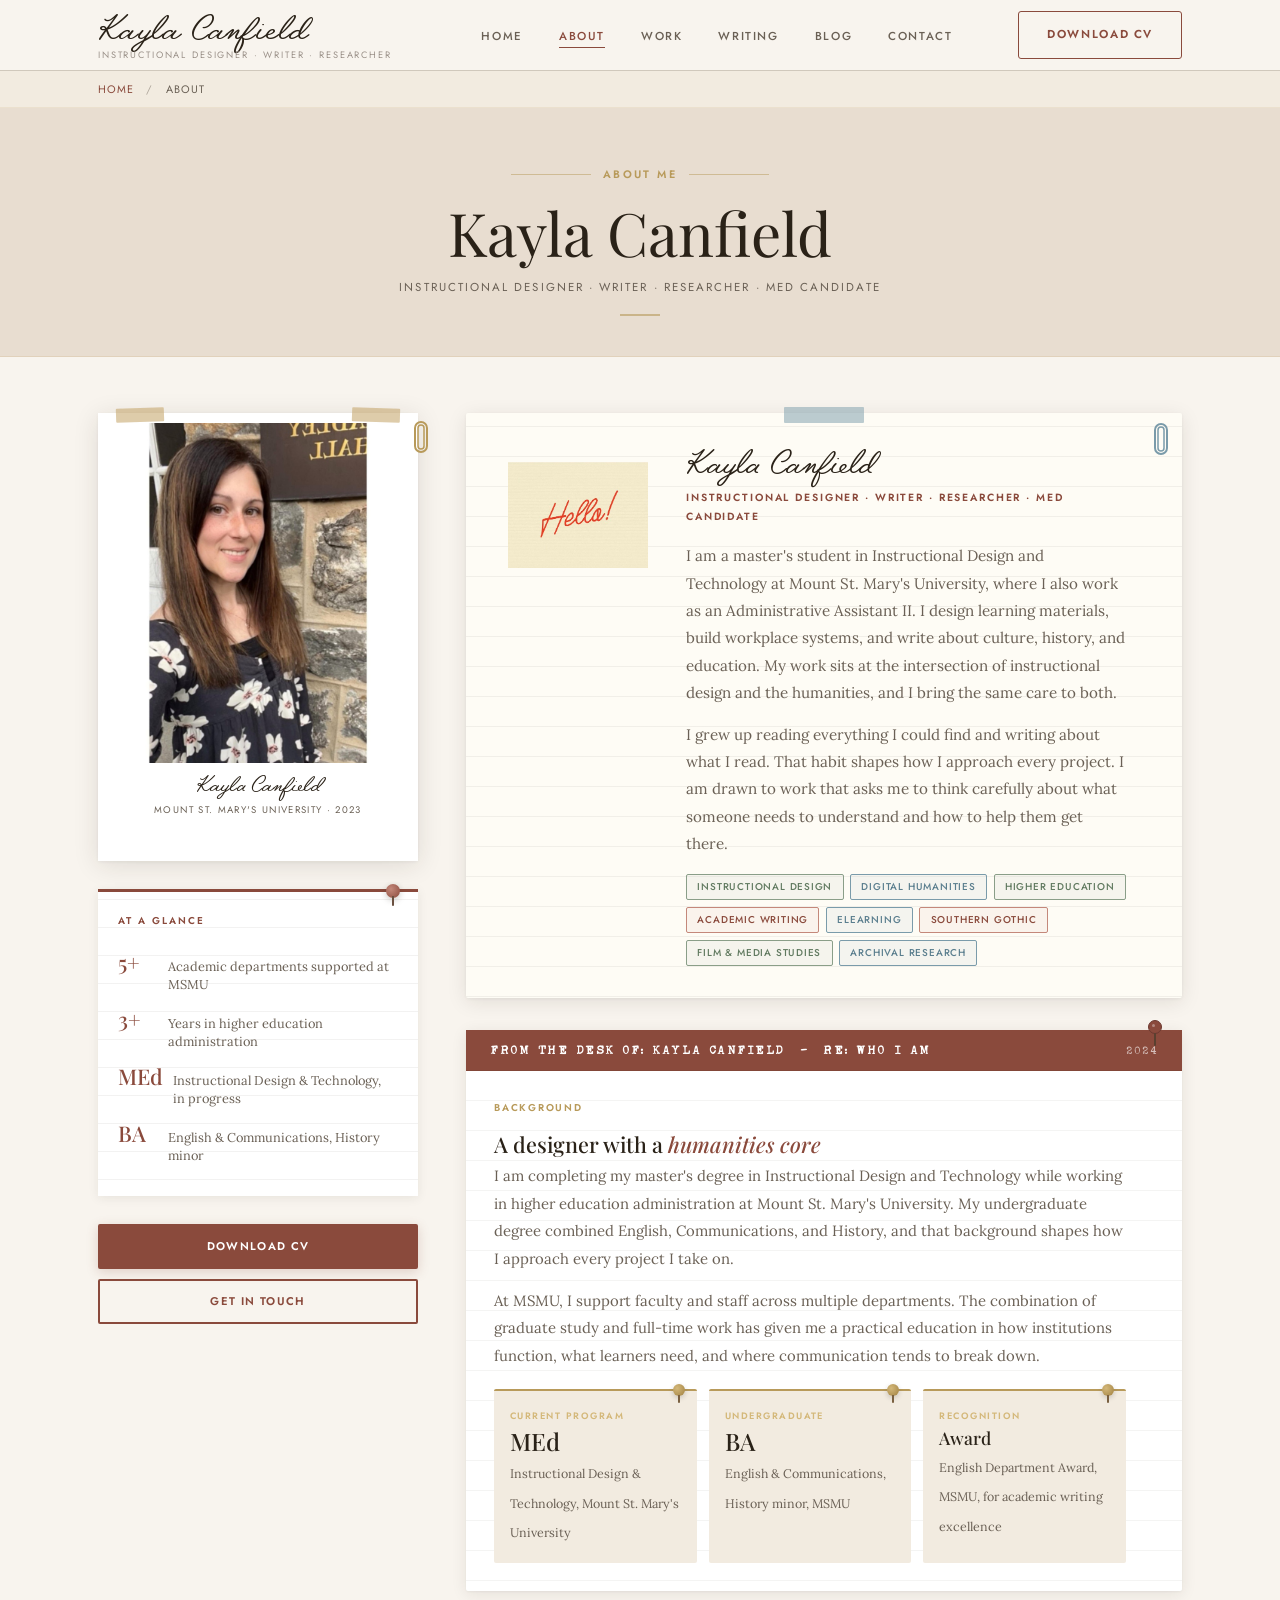
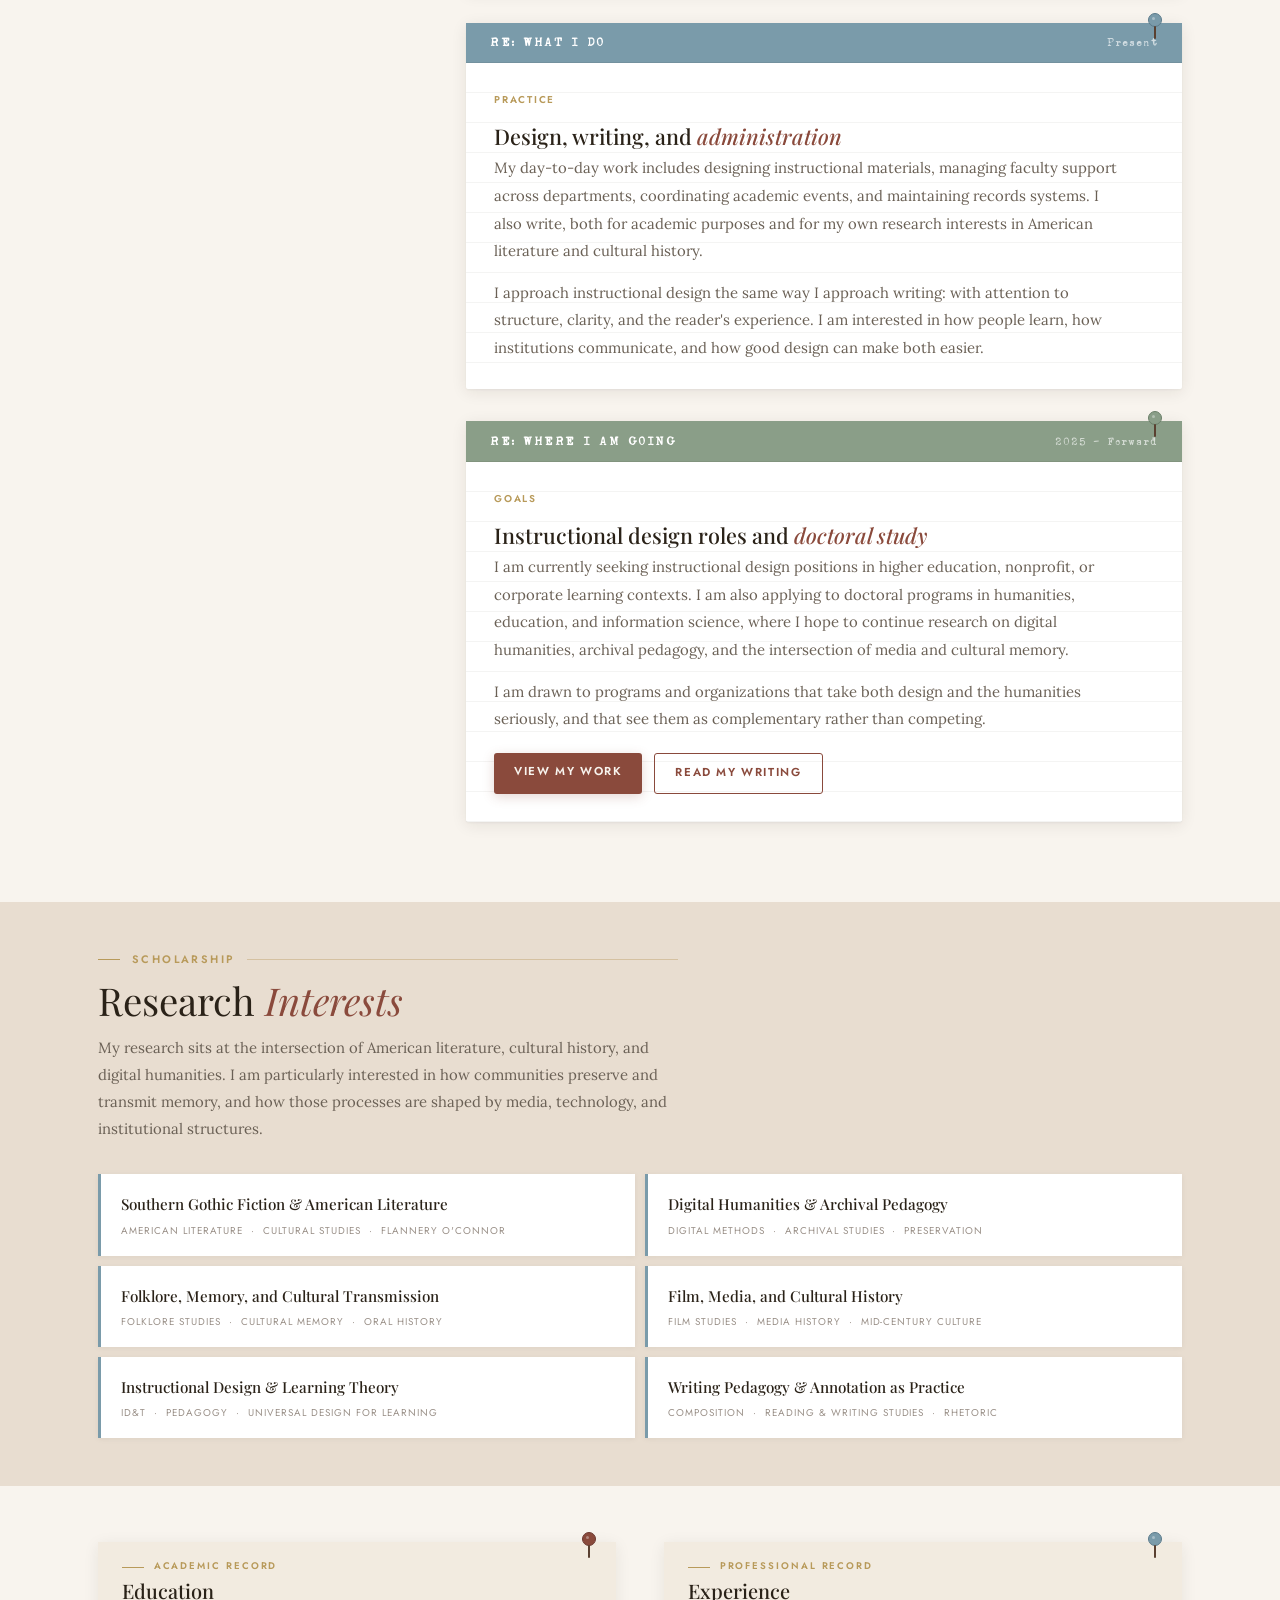
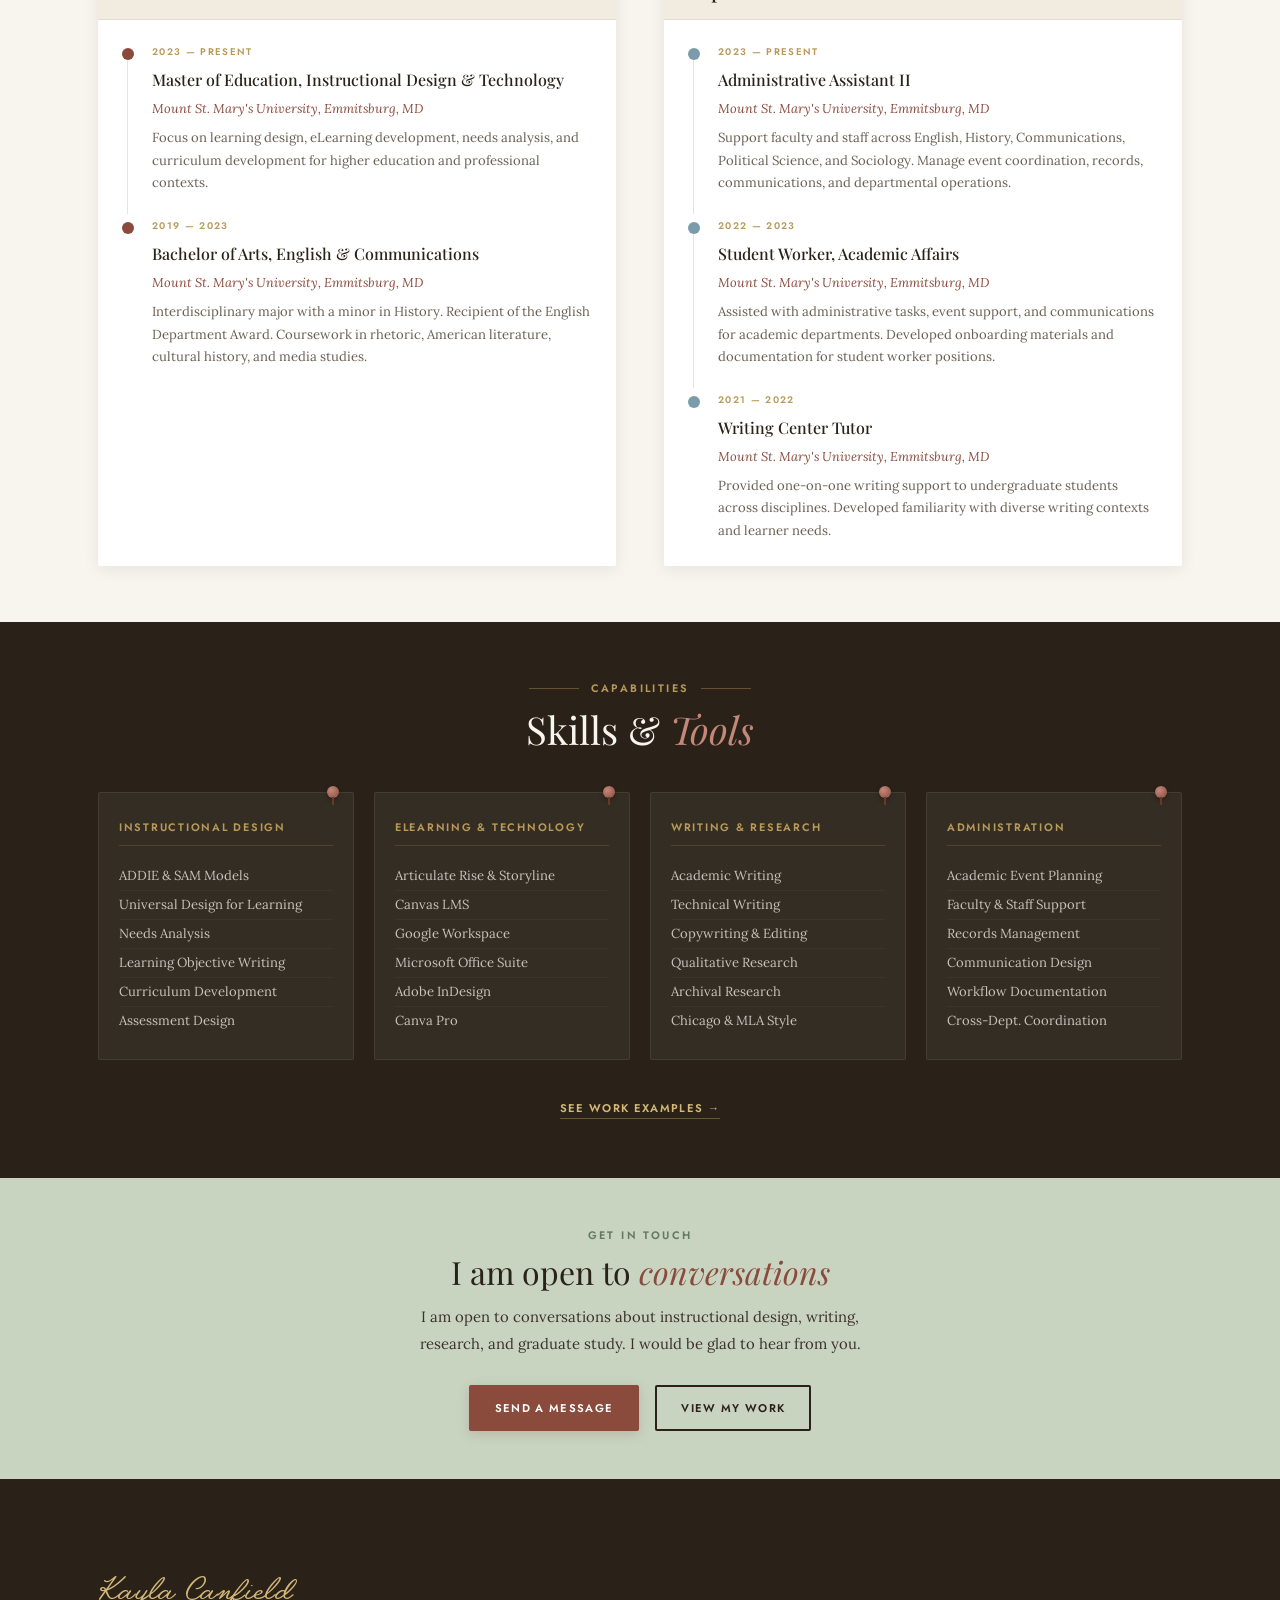
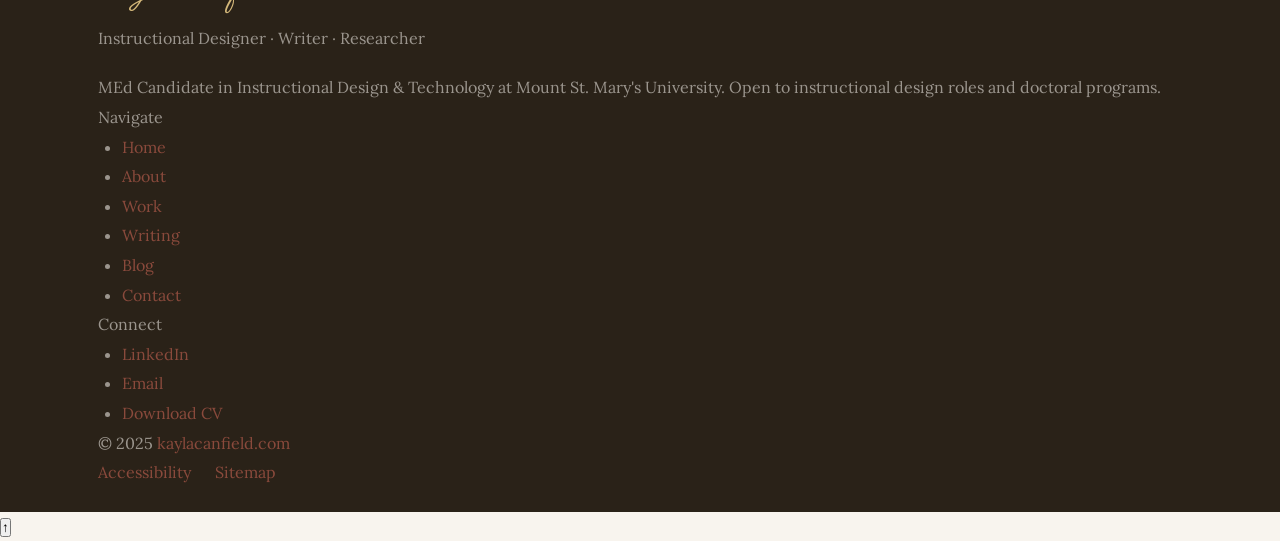
==== commit 7474e1d0: "v7: fix cursive logo on all pages, restore clean v2 headers on Work/Writing, fix About memo subheade" ====
--- a/pages/about.html
+++ b/pages/about.html
@@ -3,8 +3,8 @@
 <head>
   <meta charset="UTF-8" />
   <meta name="viewport" content="width=device-width, initial-scale=1.0" />
-  <title>About — Kayla Canfield</title>
-  <meta name="description" content="About Kayla Canfield — instructional designer, writer, and researcher. MEd candidate in Instructional Design and Technology at Mount St. Mary's University." />
+  <title>About — Kayla Canfield | Instructional Designer & Researcher</title>
+  <meta name="description" content="About Kayla Canfield — MEd candidate in Instructional Design & Technology at Mount St. Mary's University. Instructional designer, writer, and humanities researcher." />
 
   <!-- Google Fonts -->
   <link rel="preconnect" href="https://fonts.googleapis.com" />
@@ -391,10 +391,11 @@
   .memo-header--gold       { background: var(--c-antique-gold, #A08040); }
   .memo-header__from {
     font-family: var(--f-typewriter, 'RustyTypewriter', monospace);
-    font-size: 0.65rem;
+    font-size: 0.68rem;
     letter-spacing: 0.14em;
     text-transform: uppercase;
-    color: rgba(255,255,255,0.9);
+    color: rgba(255,255,255,1);
+    font-weight: 700;
   }
   .memo-header__date {
     font-family: var(--f-typewriter, 'RustyTypewriter', monospace);
@@ -402,12 +403,14 @@
     color: rgba(255,255,255,0.65);
     letter-spacing: 0.1em;
   }
-  /* Paper clip — far right of memo card */
+  /* Push pin — far right of memo card (does not block text) */
   .memo-clip {
     position: absolute;
-    top: 6px;
-    right: -10px;
+    top: -10px;
+    right: 18px;
     z-index: 5;
+    width: 18px;
+    height: 18px;
   }
   .memo-body {
     padding: 1.75rem 3.5rem 1.75rem 1.75rem;
@@ -614,12 +617,14 @@
     position: relative;
     border-radius: 2px;
   }
-  /* Paper clip — far right of timeline card */
+  /* Push pin — far right of timeline card header */
   .timeline-col-card__clip {
     position: absolute;
-    top: 8px;
-    right: -10px;
+    top: -10px;
+    right: 18px;
     z-index: 5;
+    width: 18px;
+    height: 18px;
   }
   .timeline-col-header {
     padding: 1rem 1.5rem;
@@ -892,6 +897,34 @@
     .about-cta .container { padding: 0 1.25rem; }
   }
   </style>
+  <meta name="keywords" content="Kayla Canfield, instructional designer, MEd Instructional Design Technology, Mount St. Mary's University, digital humanities, higher education" />
+  <meta property="og:title" content="About Kayla Canfield — Instructional Designer & Researcher" />
+  <meta property="og:description" content="MEd candidate in Instructional Design & Technology. Designer, writer, and researcher working at the intersection of education and the humanities." />
+  <meta property="og:type" content="website" />
+  <meta property="og:url" content="https://kaylacanfield.com/about" />
+  <meta property="og:image" content="https://kaylacanfield.com/assets/images/og-image.jpg" />
+  <meta property="og:site_name" content="Kayla Canfield" />
+  <meta name="twitter:card" content="summary_large_image" />
+  <meta name="twitter:title" content="About Kayla Canfield — Instructional Designer & Researcher" />
+  <meta name="twitter:description" content="MEd candidate in Instructional Design & Technology. Designer, writer, and researcher working at the intersection of education and the humanities." />
+  <meta name="twitter:image" content="https://kaylacanfield.com/assets/images/og-image.jpg" />
+  <link rel="canonical" href="https://kaylacanfield.com/about" />
+  <script type="application/ld+json">
+  {
+    "@context": "https://schema.org",
+    "@type": "ProfilePage",
+    "name": "About Kayla Canfield",
+    "url": "https://kaylacanfield.com/about",
+    "author": {
+      "@type": "Person",
+      "name": "Kayla Canfield",
+      "url": "https://kaylacanfield.com",
+      "jobTitle": "Instructional Designer",
+      "alumniOf": "Mount St. Mary's University",
+      "sameAs": ["https://linkedin.com/in/kaylacanfield"]
+    }
+  }
+  </script>
 </head>
 <body>
 
@@ -912,7 +945,7 @@
 <header class="site-header">
   <div class="header-inner">
     <a href="../index.html" class="site-logo" aria-label="Kayla Canfield home">
-      <span class="site-logo__name">Kayla Canfield</span>
+      <span class="site-logo__name site-logo__name--cursive">Kayla Canfield</span>
       <span class="site-logo__tagline">Instructional Designer &middot; Writer &middot; Researcher</span>
     </a>
     <nav aria-label="Primary navigation">
@@ -1063,11 +1096,12 @@
           <span class="memo-header__from">From the Desk of: Kayla Canfield &nbsp;&mdash;&nbsp; Re: Who I Am</span>
           <span class="memo-header__date">2024</span>
         </div>
-        <!-- Paper clip — far right -->
+        <!-- Push pin — far right, not blocking text -->
         <div class="memo-clip">
-          <svg class="clip-svg" viewBox="0 0 14 32" fill="none" xmlns="http://www.w3.org/2000/svg">
-            <rect x="1" y="1" width="12" height="30" rx="6" stroke="#8A4A3C" stroke-width="2" fill="none"/>
-            <rect x="4" y="4" width="6" height="24" rx="3" stroke="#8A4A3C" stroke-width="1.5" fill="none"/>
+          <svg viewBox="0 0 18 28" fill="none" xmlns="http://www.w3.org/2000/svg" width="18" height="28">
+            <circle cx="9" cy="7" r="6.5" fill="#8A4A3C" stroke="#6B3830" stroke-width="1"/>
+            <circle cx="7.5" cy="5.5" r="1.5" fill="rgba(255,255,255,0.35)"/>
+            <rect x="8" y="13" width="2" height="13" rx="1" fill="#5A4030"/>
           </svg>
         </div>
         <div class="memo-body">
@@ -1108,10 +1142,12 @@
           <span class="memo-header__from">Re: What I Do</span>
           <span class="memo-header__date">Present</span>
         </div>
+        <!-- Push pin blue -->
         <div class="memo-clip">
-          <svg class="clip-svg" viewBox="0 0 14 32" fill="none" xmlns="http://www.w3.org/2000/svg">
-            <rect x="1" y="1" width="12" height="30" rx="6" stroke="#7A9BAA" stroke-width="2" fill="none"/>
-            <rect x="4" y="4" width="6" height="24" rx="3" stroke="#7A9BAA" stroke-width="1.5" fill="none"/>
+          <svg viewBox="0 0 18 28" fill="none" xmlns="http://www.w3.org/2000/svg" width="18" height="28">
+            <circle cx="9" cy="7" r="6.5" fill="#7A9BAA" stroke="#5A7A8A" stroke-width="1"/>
+            <circle cx="7.5" cy="5.5" r="1.5" fill="rgba(255,255,255,0.35)"/>
+            <rect x="8" y="13" width="2" height="13" rx="1" fill="#5A4030"/>
           </svg>
         </div>
         <div class="memo-body">
@@ -1132,10 +1168,12 @@
           <span class="memo-header__from">Re: Where I Am Going</span>
           <span class="memo-header__date">2025 &mdash; Forward</span>
         </div>
+        <!-- Push pin sage -->
         <div class="memo-clip">
-          <svg class="clip-svg" viewBox="0 0 14 32" fill="none" xmlns="http://www.w3.org/2000/svg">
-            <rect x="1" y="1" width="12" height="30" rx="6" stroke="#8A9E88" stroke-width="2" fill="none"/>
-            <rect x="4" y="4" width="6" height="24" rx="3" stroke="#8A9E88" stroke-width="1.5" fill="none"/>
+          <svg viewBox="0 0 18 28" fill="none" xmlns="http://www.w3.org/2000/svg" width="18" height="28">
+            <circle cx="9" cy="7" r="6.5" fill="#8A9E88" stroke="#6A7E68" stroke-width="1"/>
+            <circle cx="7.5" cy="5.5" r="1.5" fill="rgba(255,255,255,0.35)"/>
+            <rect x="8" y="13" width="2" height="13" rx="1" fill="#5A4030"/>
           </svg>
         </div>
         <div class="memo-body">
@@ -1203,9 +1241,11 @@
       <!-- Education -->
       <div class="timeline-col-card">
         <div class="timeline-col-card__clip">
-          <svg class="clip-svg" viewBox="0 0 14 32" fill="none" xmlns="http://www.w3.org/2000/svg">
-            <rect x="1" y="1" width="12" height="30" rx="6" stroke="#B89A5A" stroke-width="2" fill="none"/>
-            <rect x="4" y="4" width="6" height="24" rx="3" stroke="#B89A5A" stroke-width="1.5" fill="none"/>
+          <!-- Push pin -->
+          <svg viewBox="0 0 18 28" fill="none" xmlns="http://www.w3.org/2000/svg" width="18" height="28">
+            <circle cx="9" cy="7" r="6.5" fill="#8A4A3C" stroke="#6B3830" stroke-width="1"/>
+            <circle cx="7.5" cy="5.5" r="1.5" fill="rgba(255,255,255,0.35)"/>
+            <rect x="8" y="13" width="2" height="13" rx="1" fill="#5A4030"/>
           </svg>
         </div>
         <div class="timeline-col-header">
@@ -1237,9 +1277,11 @@
       <!-- Experience -->
       <div class="timeline-col-card">
         <div class="timeline-col-card__clip">
-          <svg class="clip-svg" viewBox="0 0 14 32" fill="none" xmlns="http://www.w3.org/2000/svg">
-            <rect x="1" y="1" width="12" height="30" rx="6" stroke="#7A9BAA" stroke-width="2" fill="none"/>
-            <rect x="4" y="4" width="6" height="24" rx="3" stroke="#7A9BAA" stroke-width="1.5" fill="none"/>
+          <!-- Push pin -->
+          <svg viewBox="0 0 18 28" fill="none" xmlns="http://www.w3.org/2000/svg" width="18" height="28">
+            <circle cx="9" cy="7" r="6.5" fill="#7A9BAA" stroke="#5A7A8A" stroke-width="1"/>
+            <circle cx="7.5" cy="5.5" r="1.5" fill="rgba(255,255,255,0.35)"/>
+            <rect x="8" y="13" width="2" height="13" rx="1" fill="#5A4030"/>
           </svg>
         </div>
         <div class="timeline-col-header">
--- a/assets/css/main.css
+++ b/assets/css/main.css
@@ -469,18 +469,6 @@
   border-color: rgba(160,128,64,0.2);
 }
 
-.tag--rose {
-  color: var(--c-mauve);
-  background: rgba(160,102,90,0.08);
-  border-color: rgba(160,102,90,0.2);
-}
-
-.tag--terracotta {
-  color: var(--c-terracotta);
-  background: rgba(138,74,60,0.1);
-  border-color: rgba(138,74,60,0.22);
-}
-
 .badge-award {
   display: inline-flex;
   align-items: center;
@@ -775,7 +763,18 @@
 
 .site-logo__name {
   font-family: var(--f-signature);
-  font-size: 2.1rem;
+  font-size: 2.4rem;
+  color: var(--c-ink);
+  line-height: 1;
+  letter-spacing: 0.01em;
+  font-weight: 400;
+}
+
+/* Explicit cursive override — ensures Jullina is used on all pages */
+.site-logo__name--cursive {
+  font-family: 'Jullina', 'Dancing Script', 'Great Vibes', cursive !important;
+  font-size: 2.4rem;
+  font-weight: 400;
   color: var(--c-ink);
   line-height: 1;
   letter-spacing: 0.01em;
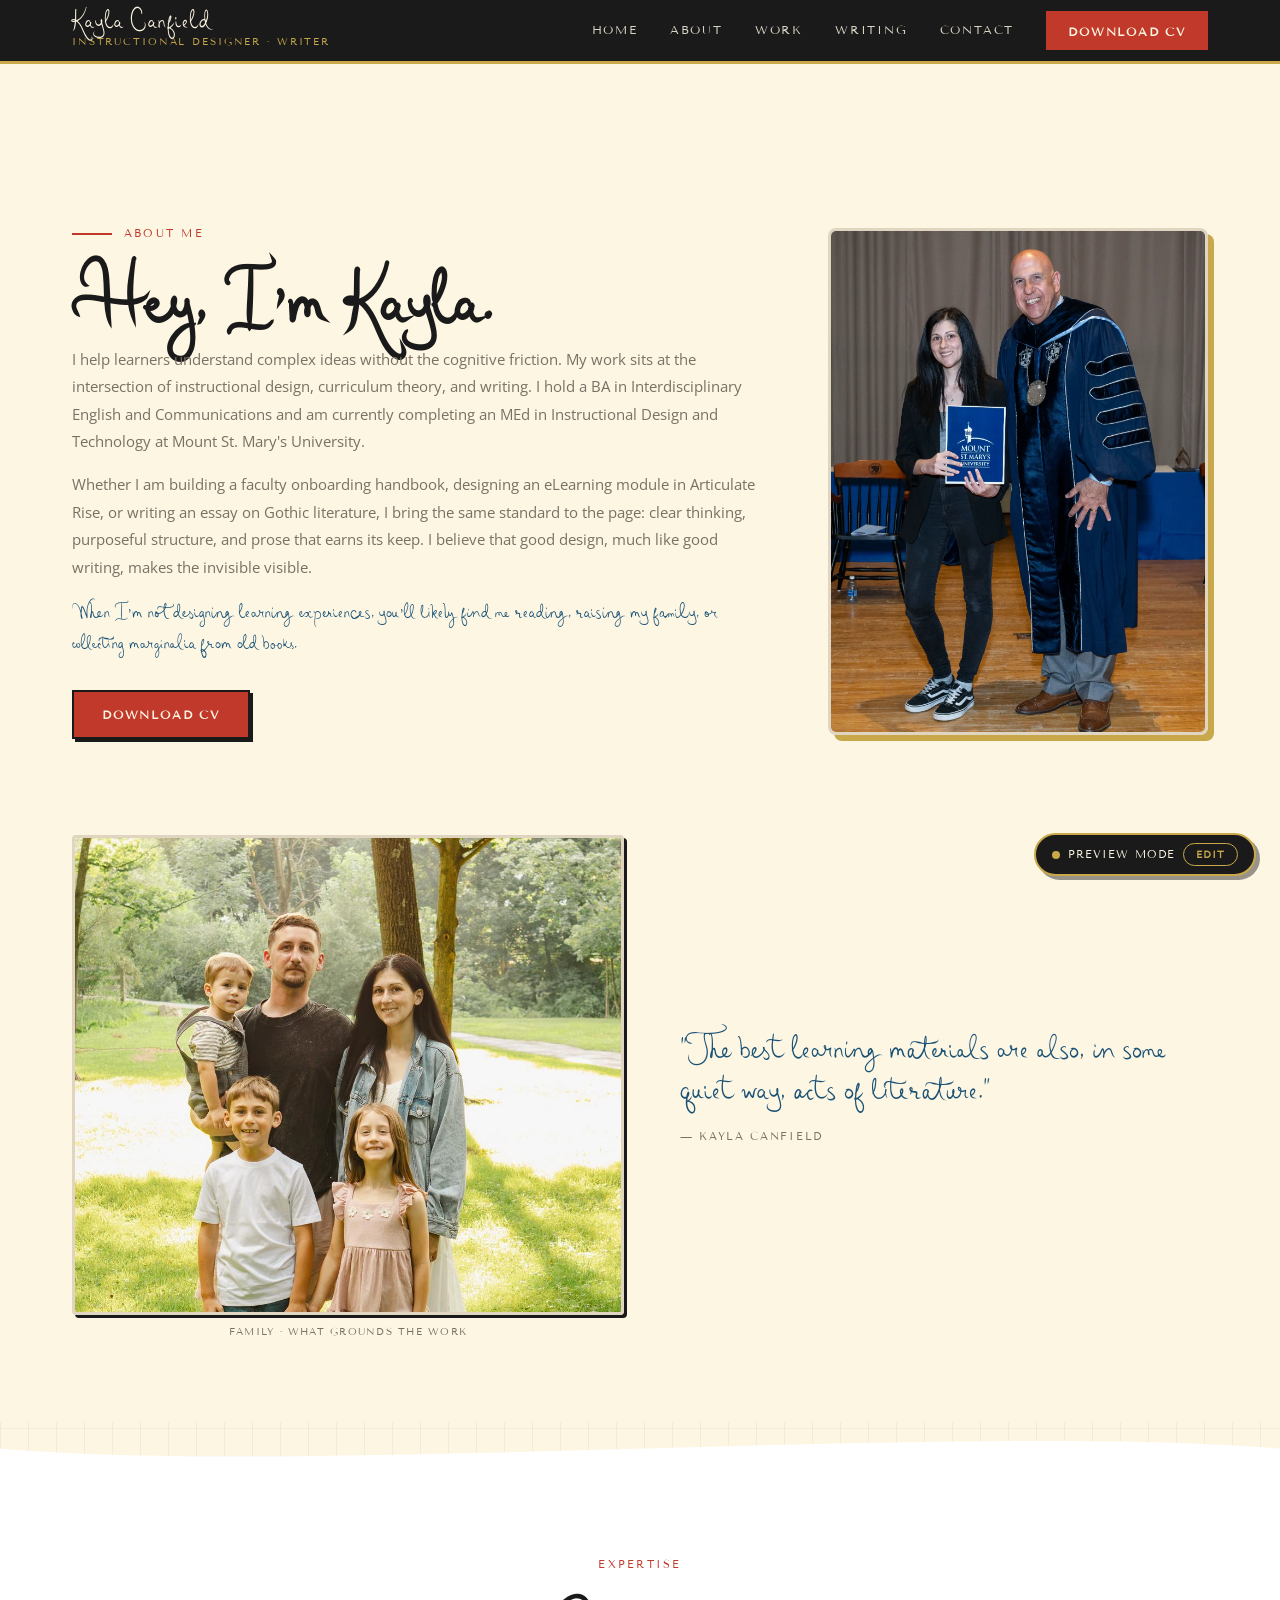
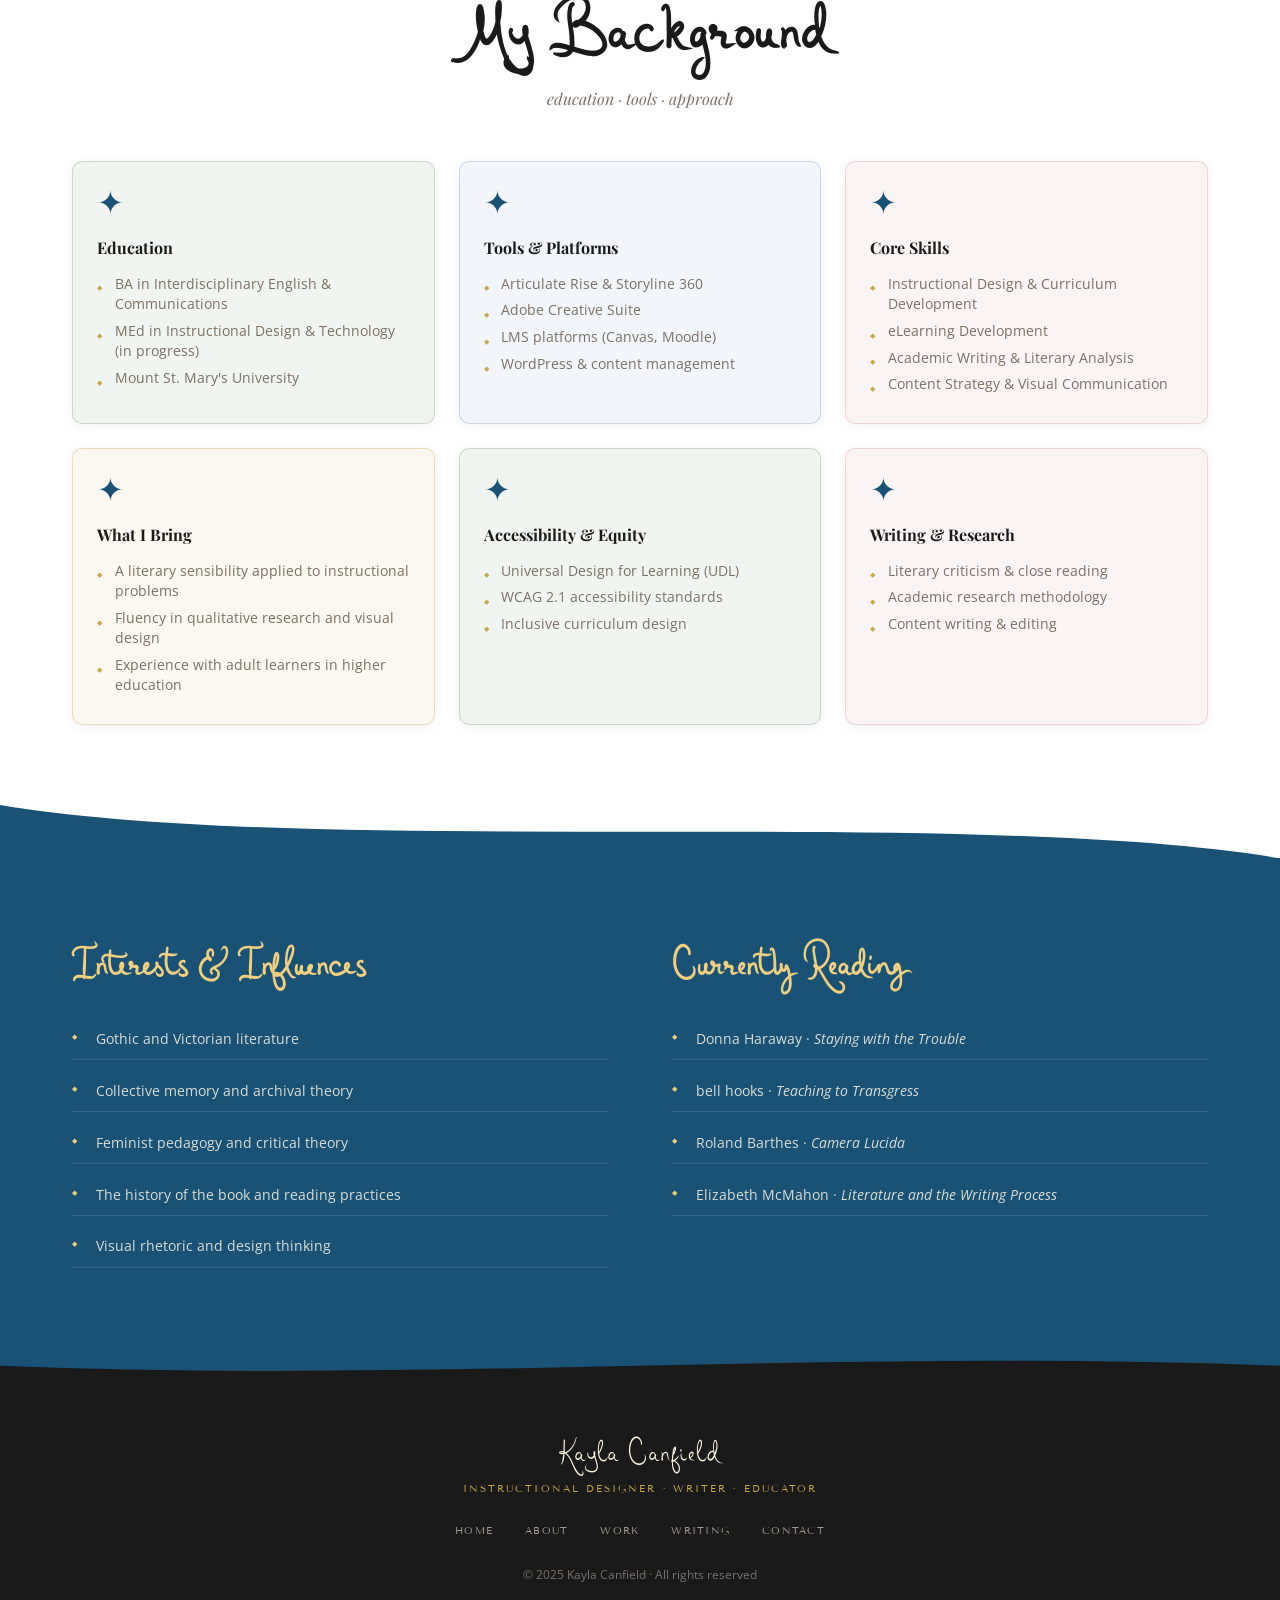
==== commit 4b8d427d: "v6: complete redesign — new fonts, inline editor, blog posts, hot dog infographic, family photo fix," ====
--- a/pages/about.html
+++ b/pages/about.html
@@ -1,1450 +1,280 @@
 <!DOCTYPE html>
 <html lang="en">
 <head>
-  <meta charset="UTF-8" />
-  <meta name="viewport" content="width=device-width, initial-scale=1.0" />
-  <title>About — Kayla Canfield | Instructional Designer & Researcher</title>
-  <meta name="description" content="About Kayla Canfield — MEd candidate in Instructional Design & Technology at Mount St. Mary's University. Instructional designer, writer, and humanities researcher." />
-
-  <!-- Google Fonts -->
-  <link rel="preconnect" href="https://fonts.googleapis.com" />
-  <link rel="preconnect" href="https://fonts.gstatic.com" crossorigin />
-  <link href="https://fonts.googleapis.com/css2?family=Playfair+Display:ital,wght@0,400;0,500;0,600;1,400;1,500&family=Lora:ital,wght@0,400;0,500;0,600;1,400&family=Jost:wght@300;400;500;600&family=Special+Elite&display=swap" rel="stylesheet" />
-
-  <!-- Stylesheets -->
-  <link rel="stylesheet" href="../assets/css/main.css" />
-  <link rel="stylesheet" href="../assets/css/about.css" />
-
-  <style>
-  /* ============================================================
-     ABOUT PAGE — JOURNAL / MEMO STATIONERY AESTHETIC
-     Clips and pins always on the FAR RIGHT of cards
-     Original Jullina cursive logo, gold accents, no color band
-     ============================================================ */
-
-  /* ── PAGE HERO ─────────────────────────────────────────────── */
-  .about-hero {
-    background: var(--c-parchment, #E8DDD0);
-    padding: 3.5rem 0 2.5rem;
-    border-bottom: 1px solid rgba(196,162,101,0.2);
-    position: relative;
-  }
-  .about-hero__inner {
-    max-width: 1180px;
-    margin: 0 auto;
-    padding: 0 3rem;
-    text-align: center;
-  }
-  .about-hero__eyebrow {
-    font-family: var(--f-sans, 'Jost', sans-serif);
-    font-size: 0.68rem;
-    font-weight: 600;
-    letter-spacing: 0.22em;
-    text-transform: uppercase;
-    color: var(--c-gold, #B89A5A);
-    display: flex;
-    align-items: center;
-    justify-content: center;
-    gap: 0.75rem;
-    margin-bottom: 0.9rem;
-  }
-  .about-hero__eyebrow::before,
-  .about-hero__eyebrow::after {
-    content: '';
-    flex: 1;
-    max-width: 80px;
-    height: 1px;
-    background: var(--c-gold, #B89A5A);
-    opacity: 0.5;
-  }
-  .about-hero__title {
-    font-family: var(--f-serif, 'Playfair Display', serif);
-    font-size: clamp(2.5rem, 5vw, 3.75rem);
-    font-weight: 400;
-    color: var(--c-ink, #2A2218);
-    margin-bottom: 0.75rem;
-    line-height: 1.1;
-  }
-  .about-hero__sub {
-    font-family: var(--f-sans, 'Jost', sans-serif);
-    font-size: 0.72rem;
-    letter-spacing: 0.18em;
-    text-transform: uppercase;
-    color: var(--c-warm-gray, #6A6055);
-    margin-bottom: 0;
-  }
-  .about-hero__rule {
-    width: 40px;
-    height: 2px;
-    background: var(--c-gold, #B89A5A);
-    margin: 1rem auto 0;
-    opacity: 0.6;
-  }
-
-  /* ── MAIN LAYOUT ───────────────────────────────────────────── */
-  .about-main {
-    max-width: 1180px;
-    margin: 0 auto;
-    padding: 3.5rem 3rem 5rem;
-    display: grid;
-    grid-template-columns: 320px 1fr;
-    gap: 3rem;
-    align-items: start;
-  }
-
-  /* ── LEFT COLUMN: portrait + at-a-glance ───────────────────── */
-  .about-left {
-    display: flex;
-    flex-direction: column;
-    gap: 1.75rem;
-    position: sticky;
-    top: 100px;
-  }
-
-  /* Portrait frame */
-  .about-portrait-frame {
-    position: relative;
-    background: #fff;
-    padding: 10px 10px 42px;
-    box-shadow: 0 4px 24px rgba(42,34,24,0.12), 0 1px 4px rgba(42,34,24,0.06);
-  }
-  .about-portrait-frame img {
-    width: 100%;
-    height: 340px;
-    object-fit: cover;
-    object-position: top center;
-    display: block;
-  }
-  /* Gold tape strips — top corners only, not blocking face */
-  .portrait-tape {
-    position: absolute;
-    width: 48px;
-    height: 14px;
-    background: rgba(196,162,101,0.55);
-    border-radius: 1px;
-    top: -5px;
-  }
-  .portrait-tape--left  { left: 18px;  transform: rotate(-2deg); }
-  .portrait-tape--right { right: 18px; transform: rotate(2deg); }
-  /* Paper clip — far right of frame, not on face */
-  .portrait-clip {
-    position: absolute;
-    top: 8px;
-    right: -10px;
-    z-index: 5;
-  }
-  .portrait-caption {
-    text-align: center;
-    padding-top: 0.5rem;
-  }
-  .portrait-caption__name {
-    font-family: var(--f-signature, 'Jullina', cursive);
-    font-size: 1.5rem;
-    color: var(--c-ink, #2A2218);
-    display: block;
-    line-height: 1.2;
-  }
-  .portrait-caption__sub {
-    font-family: var(--f-sans, 'Jost', sans-serif);
-    font-size: 0.6rem;
-    letter-spacing: 0.14em;
-    text-transform: uppercase;
-    color: var(--c-warm-gray, #6A6055);
-    display: block;
-    margin-top: 2px;
-  }
-
-  /* At a Glance card — notepad style */
-  .glance-card {
-    background: #fff;
-    border-top: 3px solid var(--c-terracotta, #8A4A3C);
-    padding: 1.25rem 1.5rem 1.25rem 1.25rem;
-    box-shadow: 0 2px 10px rgba(42,34,24,0.08);
-    position: relative;
-    /* Ruled lines background */
-    background-image: repeating-linear-gradient(
-      to bottom,
-      transparent,
-      transparent 27px,
-      rgba(42,34,24,0.06) 27px,
-      rgba(42,34,24,0.06) 28px
-    );
-    background-size: 100% 28px;
-    background-position: 0 36px;
-  }
-  /* Push pin — far right */
-  .glance-card__pin {
-    position: absolute;
-    top: -8px;
-    right: 18px;
-    width: 14px;
-    height: 14px;
-    border-radius: 50%;
-    background: radial-gradient(circle at 35% 35%, #C4887A, #8A4A3C);
-    box-shadow: 0 2px 6px rgba(42,34,24,0.25);
-    z-index: 3;
-  }
-  .glance-card__pin::after {
-    content: '';
-    position: absolute;
-    bottom: -8px;
-    left: 50%;
-    transform: translateX(-50%);
-    width: 2px;
-    height: 10px;
-    background: #6A5040;
-    border-radius: 0 0 2px 2px;
-  }
-  .glance-card__title {
-    font-family: var(--f-sans, 'Jost', sans-serif);
-    font-size: 0.62rem;
-    font-weight: 600;
-    letter-spacing: 0.2em;
-    text-transform: uppercase;
-    color: var(--c-terracotta, #8A4A3C);
-    margin-bottom: 1rem;
-  }
-  .glance-item {
-    display: flex;
-    align-items: baseline;
-    gap: 0.6rem;
-    margin-bottom: 0.65rem;
-    line-height: 1.4;
-  }
-  .glance-item__num {
-    font-family: var(--f-serif, 'Playfair Display', serif);
-    font-size: 1.35rem;
-    font-weight: 500;
-    color: var(--c-terracotta, #8A4A3C);
-    flex-shrink: 0;
-    min-width: 2.5rem;
-  }
-  .glance-item__lbl {
-    font-family: var(--f-body, 'Lora', serif);
-    font-size: 0.8rem;
-    color: var(--c-warm-gray, #6A6055);
-  }
-
-  /* Action buttons below portrait */
-  .about-actions {
-    display: flex;
-    flex-direction: column;
-    gap: 0.6rem;
-  }
-  .about-actions .btn {
-    text-align: center;
-    font-family: var(--f-sans, 'Jost', sans-serif);
-    font-size: 0.7rem;
-    font-weight: 600;
-    letter-spacing: 0.12em;
-    text-transform: uppercase;
-    padding: 0.65rem 1.25rem;
-    border-radius: 2px;
-    text-decoration: none;
-    transition: all 0.2s;
-    display: block;
-  }
-  .about-actions .btn-primary {
-    background: var(--c-terracotta, #8A4A3C);
-    color: #fff;
-    border: 2px solid var(--c-terracotta, #8A4A3C);
-  }
-  .about-actions .btn-primary:hover {
-    background: var(--c-mauve, #A0665A);
-    border-color: var(--c-mauve, #A0665A);
-  }
-  .about-actions .btn-outline {
-    background: transparent;
-    color: var(--c-terracotta, #8A4A3C);
-    border: 2px solid var(--c-terracotta, #8A4A3C);
-  }
-  .about-actions .btn-outline:hover {
-    background: rgba(138,74,60,0.06);
-  }
-
-  /* ── RIGHT COLUMN: content sections ───────────────────────── */
-  .about-right {
-    display: flex;
-    flex-direction: column;
-    gap: 2rem;
-  }
-
-  /* ── HELLO INTRO CARD ──────────────────────────────────────── */
-  .hello-card {
-    background: #FEFCF5;
-    border-radius: 2px;
-    box-shadow: 0 4px 20px rgba(42,34,24,0.10), 0 1px 4px rgba(42,34,24,0.06);
-    position: relative;
-    padding: 2rem 3.5rem 2rem 2rem;
-    /* Ruled lines */
-    background-image: repeating-linear-gradient(
-      to bottom,
-      transparent,
-      transparent 29px,
-      rgba(42,34,24,0.06) 29px,
-      rgba(42,34,24,0.06) 30px
-    );
-    background-size: 100% 30px;
-    background-position: 0 44px;
-  }
-  /* Blue washi tape — top center */
-  .hello-card::before {
-    content: '';
-    position: absolute;
-    top: -6px;
-    left: 50%;
-    transform: translateX(-50%);
-    width: 80px;
-    height: 16px;
-    background: rgba(122,155,170,0.5);
-    border-radius: 1px;
-  }
-  /* Paper clip — far right */
-  .hello-card__clip {
-    position: absolute;
-    top: 10px;
-    right: 14px;
-  }
-  .hello-card__inner {
-    display: grid;
-    grid-template-columns: 160px 1fr;
-    gap: 1.75rem;
-    align-items: start;
-  }
-  .hello-card__img-wrap {
-    display: flex;
-    flex-direction: column;
-    align-items: center;
-    gap: 0.5rem;
-  }
-  .hello-card__img {
-    width: 140px;
-    height: 140px;
-    object-fit: contain;
-    display: block;
-  }
-  .hello-card__text h2 {
-    font-family: var(--f-signature, 'Jullina', cursive);
-    font-size: 2.25rem;
-    font-weight: 400;
-    color: var(--c-ink, #2A2218);
-    margin-bottom: 0.2rem;
-    line-height: 1.1;
-  }
-  .hello-card__text .hello-title {
-    font-family: var(--f-sans, 'Jost', sans-serif);
-    font-size: 0.65rem;
-    font-weight: 600;
-    letter-spacing: 0.18em;
-    text-transform: uppercase;
-    color: var(--c-terracotta, #8A4A3C);
-    margin-bottom: 1rem;
-    display: block;
-  }
-  .hello-card__text p {
-    font-family: var(--f-body, 'Lora', serif);
-    font-size: 0.95rem;
-    line-height: 1.8;
-    color: var(--c-warm-gray, #6A6055);
-    margin-bottom: 0.9rem;
-  }
-  .hello-card__text p:last-child { margin-bottom: 0; }
-  .hello-tags {
-    display: flex;
-    flex-wrap: wrap;
-    gap: 0.4rem;
-    margin-top: 1rem;
-  }
-  .hello-tag {
-    font-family: var(--f-sans, 'Jost', sans-serif);
-    font-size: 0.62rem;
-    font-weight: 500;
-    letter-spacing: 0.08em;
-    text-transform: uppercase;
-    padding: 0.2rem 0.65rem;
-    border-radius: 2px;
-    border: 1px solid;
-  }
-  .hello-tag--sage  { color: var(--c-sage-dark, #617A60); border-color: var(--c-sage, #8A9E88); background: rgba(138,158,136,0.08); }
-  .hello-tag--blue  { color: var(--c-steel-blue, #5A7E8E); border-color: var(--c-dusty-blue, #7A9BAA); background: rgba(122,155,170,0.08); }
-  .hello-tag--terra { color: var(--c-terracotta, #8A4A3C); border-color: var(--c-dusty-rose, #C4887A); background: rgba(196,136,122,0.08); }
-
-  /* ── MEMO SECTION CARDS ────────────────────────────────────── */
-  .memo-section {
-    background: #fff;
-    box-shadow: 0 3px 16px rgba(42,34,24,0.09), 0 1px 3px rgba(42,34,24,0.05);
-    position: relative;
-    border-radius: 2px;
-    overflow: visible;
-  }
-  /* Memo header bar */
-  .memo-header {
-    display: flex;
-    align-items: center;
-    justify-content: space-between;
-    padding: 0.6rem 1.5rem;
-    border-bottom: 1px solid rgba(42,34,24,0.08);
-  }
-  .memo-header--terracotta { background: var(--c-terracotta, #8A4A3C); }
-  .memo-header--blue       { background: var(--c-dusty-blue, #7A9BAA); }
-  .memo-header--sage       { background: var(--c-sage, #8A9E88); }
-  .memo-header--gold       { background: var(--c-antique-gold, #A08040); }
-  .memo-header__from {
-    font-family: var(--f-typewriter, 'RustyTypewriter', monospace);
-    font-size: 0.68rem;
-    letter-spacing: 0.14em;
-    text-transform: uppercase;
-    color: rgba(255,255,255,1);
-    font-weight: 700;
-  }
-  .memo-header__date {
-    font-family: var(--f-typewriter, 'RustyTypewriter', monospace);
-    font-size: 0.62rem;
-    color: rgba(255,255,255,0.65);
-    letter-spacing: 0.1em;
-  }
-  /* Push pin — far right of memo card (does not block text) */
-  .memo-clip {
-    position: absolute;
-    top: -10px;
-    right: 18px;
-    z-index: 5;
-    width: 18px;
-    height: 18px;
-  }
-  .memo-body {
-    padding: 1.75rem 3.5rem 1.75rem 1.75rem;
-    /* Ruled lines */
-    background-image: repeating-linear-gradient(
-      to bottom,
-      transparent,
-      transparent 29px,
-      rgba(42,34,24,0.05) 29px,
-      rgba(42,34,24,0.05) 30px
-    );
-    background-size: 100% 30px;
-    background-position: 0 0;
-  }
-  .memo-body h3 {
-    font-family: var(--f-serif, 'Playfair Display', serif);
-    font-size: 1.35rem;
-    font-weight: 500;
-    color: var(--c-ink, #2A2218);
-    margin-bottom: 0.3rem;
-    line-height: 1.2;
-  }
-  .memo-body h3 em {
-    font-style: italic;
-    color: var(--c-terracotta, #8A4A3C);
-  }
-  .memo-body .memo-label {
-    font-family: var(--f-sans, 'Jost', sans-serif);
-    font-size: 0.62rem;
-    font-weight: 600;
-    letter-spacing: 0.18em;
-    text-transform: uppercase;
-    color: var(--c-gold, #B89A5A);
-    margin-bottom: 0.9rem;
-    display: block;
-  }
-  .memo-body p {
-    font-family: var(--f-body, 'Lora', serif);
-    font-size: 0.93rem;
-    line-height: 1.85;
-    color: var(--c-warm-gray, #6A6055);
-    margin-bottom: 0.9rem;
-  }
-  .memo-body p:last-child { margin-bottom: 0; }
-
-  /* Credential cards inside memo */
-  .cred-cards {
-    display: grid;
-    grid-template-columns: repeat(3, 1fr);
-    gap: 0.75rem;
-    margin-top: 1.25rem;
-  }
-  .cred-card {
-    background: var(--c-cream, #F2EBE0);
-    padding: 1rem 1rem 1rem 1rem;
-    border-radius: 2px;
-    position: relative;
-    border-top: 2px solid var(--c-gold, #B89A5A);
-  }
-  /* Push pin — far right of each cred card */
-  .cred-card__pin {
-    position: absolute;
-    top: -7px;
-    right: 12px;
-    width: 12px;
-    height: 12px;
-    border-radius: 50%;
-    background: radial-gradient(circle at 35% 35%, #D4B87A, #A08040);
-    box-shadow: 0 2px 5px rgba(42,34,24,0.2);
-    z-index: 3;
-  }
-  .cred-card__pin::after {
-    content: '';
-    position: absolute;
-    bottom: -7px;
-    left: 50%;
-    transform: translateX(-50%);
-    width: 2px;
-    height: 8px;
-    background: #7A6040;
-    border-radius: 0 0 2px 2px;
-  }
-  .cred-card__label {
-    font-family: var(--f-sans, 'Jost', sans-serif);
-    font-size: 0.58rem;
-    font-weight: 600;
-    letter-spacing: 0.16em;
-    text-transform: uppercase;
-    color: var(--c-gold-light, #D4B87A);
-    display: block;
-    margin-bottom: 0.3rem;
-  }
-  .cred-card__degree {
-    font-family: var(--f-serif, 'Playfair Display', serif);
-    font-size: 1.5rem;
-    font-weight: 500;
-    color: var(--c-ink, #2A2218);
-    display: block;
-    line-height: 1;
-    margin-bottom: 0.3rem;
-  }
-  .cred-card__detail {
-    font-family: var(--f-body, 'Lora', serif);
-    font-size: 0.78rem;
-    color: var(--c-warm-gray, #6A6055);
-    line-height: 1.4;
-  }
-
-  /* ── RESEARCH INTERESTS ────────────────────────────────────── */
-  .research-section {
-    padding: 3rem 0;
-    background: var(--c-parchment, #E8DDD0);
-  }
-  .research-section .container {
-    max-width: 1180px;
-    margin: 0 auto;
-    padding: 0 3rem;
-  }
-  .research-header {
-    margin-bottom: 2rem;
-  }
-  .research-header .eyebrow {
-    font-family: var(--f-sans, 'Jost', sans-serif);
-    font-size: 0.68rem;
-    font-weight: 600;
-    letter-spacing: 0.22em;
-    text-transform: uppercase;
-    color: var(--c-gold, #B89A5A);
-    display: flex;
-    align-items: center;
-    gap: 0.75rem;
-    margin-bottom: 0.5rem;
-  }
-  .research-header .eyebrow::after {
-    content: '';
-    flex: 1;
-    height: 1px;
-    background: var(--c-gold, #B89A5A);
-    opacity: 0.4;
-  }
-  .research-header h2 {
-    font-family: var(--f-serif, 'Playfair Display', serif);
-    font-size: clamp(1.75rem, 3vw, 2.5rem);
-    font-weight: 400;
-    color: var(--c-ink, #2A2218);
-    margin-bottom: 0.75rem;
-  }
-  .research-header p {
-    font-family: var(--f-body, 'Lora', serif);
-    font-size: 0.93rem;
-    line-height: 1.8;
-    color: var(--c-warm-gray, #6A6055);
-    max-width: 580px;
-  }
-  .research-grid {
-    display: grid;
-    grid-template-columns: 1fr 1fr;
-    gap: 0.6rem;
-  }
-  .research-item {
-    background: #fff;
-    padding: 1rem 1.25rem;
-    border-left: 3px solid var(--c-dusty-blue, #7A9BAA);
-    box-shadow: 0 1px 6px rgba(42,34,24,0.06);
-    transition: border-color 0.2s, box-shadow 0.2s;
-  }
-  .research-item:hover {
-    border-left-color: var(--c-terracotta, #8A4A3C);
-    box-shadow: 0 3px 12px rgba(42,34,24,0.10);
-  }
-  .research-item__title {
-    font-family: var(--f-serif, 'Playfair Display', serif);
-    font-size: 0.95rem;
-    font-weight: 500;
-    color: var(--c-ink, #2A2218);
-    margin-bottom: 0.2rem;
-  }
-  .research-item__tags {
-    font-family: var(--f-sans, 'Jost', sans-serif);
-    font-size: 0.62rem;
-    letter-spacing: 0.1em;
-    text-transform: uppercase;
-    color: var(--c-mid-gray, #9A9088);
-  }
-
-  /* ── TIMELINE (Education + Experience) ─────────────────────── */
-  .timeline-section {
-    padding: 3.5rem 0;
-    background: var(--c-warm-white, #F8F4EE);
-  }
-  .timeline-section .container {
-    max-width: 1180px;
-    margin: 0 auto;
-    padding: 0 3rem;
-  }
-  .timeline-cols {
-    display: grid;
-    grid-template-columns: 1fr 1fr;
-    gap: 3rem;
-  }
-  .timeline-col-card {
-    background: #fff;
-    box-shadow: 0 3px 16px rgba(42,34,24,0.08);
-    position: relative;
-    border-radius: 2px;
-  }
-  /* Push pin — far right of timeline card header */
-  .timeline-col-card__clip {
-    position: absolute;
-    top: -10px;
-    right: 18px;
-    z-index: 5;
-    width: 18px;
-    height: 18px;
-  }
-  .timeline-col-header {
-    padding: 1rem 1.5rem;
-    border-bottom: 1px solid rgba(42,34,24,0.07);
-    background: var(--c-cream, #F2EBE0);
-  }
-  .timeline-col-header .eyebrow {
-    font-family: var(--f-sans, 'Jost', sans-serif);
-    font-size: 0.6rem;
-    font-weight: 600;
-    letter-spacing: 0.2em;
-    text-transform: uppercase;
-    color: var(--c-gold, #B89A5A);
-    margin-bottom: 0.2rem;
-  }
-  .timeline-col-header h3 {
-    font-family: var(--f-serif, 'Playfair Display', serif);
-    font-size: 1.25rem;
-    font-weight: 500;
-    color: var(--c-ink, #2A2218);
-  }
-  .timeline-col-body {
-    padding: 1.5rem 1.5rem 1.5rem 1.5rem;
-  }
-  .timeline-entry {
-    display: grid;
-    grid-template-columns: 14px 1fr;
-    gap: 1rem;
-    margin-bottom: 1.5rem;
-    position: relative;
-  }
-  .timeline-entry:last-child { margin-bottom: 0; }
-  .timeline-entry__dot {
-    width: 12px;
-    height: 12px;
-    border-radius: 50%;
-    margin-top: 4px;
-    flex-shrink: 0;
-  }
-  .timeline-entry__dot--terra { background: var(--c-terracotta, #8A4A3C); }
-  .timeline-entry__dot--blue  { background: var(--c-dusty-blue, #7A9BAA); }
-  /* Vertical line between dots */
-  .timeline-entry:not(:last-child) .timeline-entry__dot::after {
-    content: '';
-    position: absolute;
-    left: 5px;
-    top: 16px;
-    width: 1px;
-    height: calc(100% + 4px);
-    background: rgba(42,34,24,0.12);
-  }
-  .timeline-entry__date {
-    font-family: var(--f-sans, 'Jost', sans-serif);
-    font-size: 0.6rem;
-    font-weight: 600;
-    letter-spacing: 0.14em;
-    text-transform: uppercase;
-    color: var(--c-gold, #B89A5A);
-    margin-bottom: 0.2rem;
-  }
-  .timeline-entry__title {
-    font-family: var(--f-serif, 'Playfair Display', serif);
-    font-size: 1rem;
-    font-weight: 500;
-    color: var(--c-ink, #2A2218);
-    margin-bottom: 0.15rem;
-  }
-  .timeline-entry__org {
-    font-family: var(--f-body, 'Lora', serif);
-    font-size: 0.8rem;
-    font-style: italic;
-    color: var(--c-terracotta, #8A4A3C);
-    margin-bottom: 0.4rem;
-  }
-  .timeline-entry__desc {
-    font-family: var(--f-body, 'Lora', serif);
-    font-size: 0.82rem;
-    line-height: 1.7;
-    color: var(--c-warm-gray, #6A6055);
-  }
-
-  /* ── SKILLS SECTION ────────────────────────────────────────── */
-  .skills-section {
-    background: var(--c-ink, #2A2218);
-    padding: 3.5rem 0;
-  }
-  .skills-section .container {
-    max-width: 1180px;
-    margin: 0 auto;
-    padding: 0 3rem;
-  }
-  .skills-header {
-    text-align: center;
-    margin-bottom: 2.5rem;
-  }
-  .skills-header .eyebrow {
-    font-family: var(--f-sans, 'Jost', sans-serif);
-    font-size: 0.68rem;
-    font-weight: 600;
-    letter-spacing: 0.22em;
-    text-transform: uppercase;
-    color: var(--c-gold, #B89A5A);
-    display: flex;
-    align-items: center;
-    justify-content: center;
-    gap: 0.75rem;
-    margin-bottom: 0.5rem;
-  }
-  .skills-header .eyebrow::before,
-  .skills-header .eyebrow::after {
-    content: '';
-    width: 50px;
-    height: 1px;
-    background: var(--c-gold, #B89A5A);
-    opacity: 0.4;
-  }
-  .skills-header h2 {
-    font-family: var(--f-serif, 'Playfair Display', serif);
-    font-size: clamp(1.75rem, 3vw, 2.5rem);
-    font-weight: 400;
-    color: var(--c-warm-white, #F8F4EE);
-  }
-  .skills-header h2 em { color: var(--c-dusty-rose, #C4887A); font-style: italic; }
-  .skills-grid {
-    display: grid;
-    grid-template-columns: repeat(4, 1fr);
-    gap: 1.25rem;
-  }
-  .skill-card {
-    background: rgba(255,255,255,0.05);
-    border: 1px solid rgba(255,255,255,0.08);
-    padding: 1.5rem 1.25rem;
-    border-radius: 2px;
-    position: relative;
-  }
-  /* Push pin — far right of skill card */
-  .skill-card__pin {
-    position: absolute;
-    top: -7px;
-    right: 14px;
-    width: 12px;
-    height: 12px;
-    border-radius: 50%;
-    background: radial-gradient(circle at 35% 35%, #C4887A, #8A4A3C);
-    box-shadow: 0 2px 5px rgba(0,0,0,0.3);
-    z-index: 3;
-  }
-  .skill-card__pin::after {
-    content: '';
-    position: absolute;
-    bottom: -7px;
-    left: 50%;
-    transform: translateX(-50%);
-    width: 2px;
-    height: 8px;
-    background: #6A3A28;
-    border-radius: 0 0 2px 2px;
-  }
-  .skill-card__title {
-    font-family: var(--f-sans, 'Jost', sans-serif);
-    font-size: 0.68rem;
-    font-weight: 600;
-    letter-spacing: 0.16em;
-    text-transform: uppercase;
-    color: var(--c-gold, #B89A5A);
-    margin-bottom: 1rem;
-    padding-bottom: 0.5rem;
-    border-bottom: 1px solid rgba(196,162,101,0.2);
-  }
-  .skill-card ul {
-    list-style: none;
-    padding: 0;
-  }
-  .skill-card li {
-    font-family: var(--f-body, 'Lora', serif);
-    font-size: 0.82rem;
-    color: rgba(248,244,238,0.75);
-    padding: 0.3rem 0;
-    border-bottom: 1px solid rgba(255,255,255,0.04);
-    line-height: 1.4;
-  }
-  .skill-card li:last-child { border-bottom: none; }
-
-  /* ── CONTACT CTA ───────────────────────────────────────────── */
-  .about-cta {
-    background: var(--c-sage-light, #C8D4C0);
-    padding: 3rem 0;
-    text-align: center;
-  }
-  .about-cta .container {
-    max-width: 1180px;
-    margin: 0 auto;
-    padding: 0 3rem;
-  }
-  .about-cta h2 {
-    font-family: var(--f-serif, 'Playfair Display', serif);
-    font-size: clamp(1.5rem, 2.5vw, 2.25rem);
-    font-weight: 400;
-    color: var(--c-ink, #2A2218);
-    margin-bottom: 0.75rem;
-  }
-  .about-cta h2 em { color: var(--c-terracotta, #8A4A3C); font-style: italic; }
-  .about-cta p {
-    font-family: var(--f-body, 'Lora', serif);
-    font-size: 0.93rem;
-    color: var(--c-ink-soft, #3C3228);
-    max-width: 480px;
-    margin: 0 auto 1.75rem;
-    line-height: 1.8;
-  }
-  .about-cta__btns {
-    display: flex;
-    gap: 1rem;
-    justify-content: center;
-    flex-wrap: wrap;
-  }
-  .about-cta__btns a {
-    font-family: var(--f-sans, 'Jost', sans-serif);
-    font-size: 0.7rem;
-    font-weight: 600;
-    letter-spacing: 0.12em;
-    text-transform: uppercase;
-    padding: 0.65rem 1.5rem;
-    border-radius: 2px;
-    text-decoration: none;
-    transition: all 0.2s;
-  }
-  .about-cta__btns .btn-primary {
-    background: var(--c-terracotta, #8A4A3C);
-    color: #fff;
-    border: 2px solid var(--c-terracotta, #8A4A3C);
-  }
-  .about-cta__btns .btn-primary:hover { background: var(--c-mauve, #A0665A); border-color: var(--c-mauve, #A0665A); }
-  .about-cta__btns .btn-outline {
-    background: transparent;
-    color: var(--c-ink, #2A2218);
-    border: 2px solid var(--c-ink, #2A2218);
-  }
-  .about-cta__btns .btn-outline:hover { background: rgba(42,34,24,0.06); }
-
-  /* ── SVG CLIP COMPONENT ────────────────────────────────────── */
-  .clip-svg {
-    display: block;
-    width: 14px;
-    height: 32px;
-  }
-
-  /* ── RESPONSIVE ────────────────────────────────────────────── */
-  @media (max-width: 900px) {
-    .about-main {
-      grid-template-columns: 1fr;
-      padding: 2rem 1.5rem 3rem;
-    }
-    .about-left { position: static; }
-    .hello-card__inner { grid-template-columns: 1fr; }
-    .hello-card__img-wrap { flex-direction: row; align-items: center; }
-    .cred-cards { grid-template-columns: 1fr 1fr; }
-    .research-grid { grid-template-columns: 1fr; }
-    .timeline-cols { grid-template-columns: 1fr; }
-    .skills-grid { grid-template-columns: repeat(2, 1fr); }
-  }
-  @media (max-width: 600px) {
-    .about-hero__inner { padding: 0 1.25rem; }
-    .about-main { padding: 1.5rem 1.25rem 2.5rem; }
-    .cred-cards { grid-template-columns: 1fr; }
-    .skills-grid { grid-template-columns: 1fr; }
-    .research-section .container,
-    .timeline-section .container,
-    .skills-section .container,
-    .about-cta .container { padding: 0 1.25rem; }
-  }
-  </style>
-  <meta name="keywords" content="Kayla Canfield, instructional designer, MEd Instructional Design Technology, Mount St. Mary's University, digital humanities, higher education" />
-  <meta property="og:title" content="About Kayla Canfield — Instructional Designer & Researcher" />
-  <meta property="og:description" content="MEd candidate in Instructional Design & Technology. Designer, writer, and researcher working at the intersection of education and the humanities." />
-  <meta property="og:type" content="website" />
-  <meta property="og:url" content="https://kaylacanfield.com/about" />
-  <meta property="og:image" content="https://kaylacanfield.com/assets/images/og-image.jpg" />
-  <meta property="og:site_name" content="Kayla Canfield" />
-  <meta name="twitter:card" content="summary_large_image" />
-  <meta name="twitter:title" content="About Kayla Canfield — Instructional Designer & Researcher" />
-  <meta name="twitter:description" content="MEd candidate in Instructional Design & Technology. Designer, writer, and researcher working at the intersection of education and the humanities." />
-  <meta name="twitter:image" content="https://kaylacanfield.com/assets/images/og-image.jpg" />
-  <link rel="canonical" href="https://kaylacanfield.com/about" />
-  <script type="application/ld+json">
-  {
-    "@context": "https://schema.org",
-    "@type": "ProfilePage",
-    "name": "About Kayla Canfield",
-    "url": "https://kaylacanfield.com/about",
-    "author": {
-      "@type": "Person",
-      "name": "Kayla Canfield",
-      "url": "https://kaylacanfield.com",
-      "jobTitle": "Instructional Designer",
-      "alumniOf": "Mount St. Mary's University",
-      "sameAs": ["https://linkedin.com/in/kaylacanfield"]
-    }
-  }
-  </script>
+<meta charset="UTF-8">
+<meta name="viewport" content="width=device-width, initial-scale=1.0">
+<title>About — Kayla Canfield</title>
+<link rel="preconnect" href="https://fonts.googleapis.com">
+<link href="https://fonts.googleapis.com/css2?family=Playfair+Display:ital,wght@0,400;0,700;1,400&family=Open+Sans:wght@400;500;600&family=Tenor+Sans&family=Caveat:wght@400;600;700&family=Dancing+Script:wght@600;700&display=swap" rel="stylesheet">
+<style>
+@font-face { font-family:'Birdhouse'; src:url('../assets/fonts/Birdhouse.otf') format('opentype'); font-display:swap; }
+@font-face { font-family:'Gerald & Margaret'; src:url('../assets/fonts/GeraldandMargaret.otf') format('opentype'); font-display:swap; }
+:root {
+  --kc-cream:#fdf6e3; --kc-parchment:#f5ead0; --kc-cobalt:#1a5276; --kc-teal:#1a7a6e;
+  --kc-red:#c0392b; --kc-gold:#c8a84b; --kc-gold-light:#f0d080; --kc-ink:#1a1a1a;
+  --kc-sage:#8fad8f; --kc-dusty-rose:#d4a5a5; --kc-dusty-blue:#a8bcd4;
+  --kc-gray-dark:#3a3530; --kc-gray-mid:#7a7065; --kc-gray-light:#c8bfb0; --kc-border:#e0d5c0;
+  --font-display:'Birdhouse','Bebas Neue',Impact,sans-serif;
+  --font-script:'Gerald & Margaret','Dancing Script',Caveat,cursive;
+  --font-heading:'Playfair Display',Georgia,serif;
+  --font-body:'Open Sans','Helvetica Neue',Arial,sans-serif;
+  --font-accent:'Tenor Sans','Trebuchet MS',sans-serif;
+  --shadow-sm:3px 3px 0 var(--kc-ink); --shadow-md:5px 5px 0 var(--kc-ink);
+}
+*,*::before,*::after{box-sizing:border-box;margin:0;padding:0;}
+html{scroll-behavior:smooth;}
+body{font-family:var(--font-body);line-height:1.75;color:var(--kc-gray-dark);background-color:var(--kc-cream);background-image:linear-gradient(rgba(26,82,118,0.06) 1px,transparent 1px),linear-gradient(90deg,rgba(26,82,118,0.06) 1px,transparent 1px);background-size:28px 28px;-webkit-font-smoothing:antialiased;}
+img{max-width:100%;height:auto;display:block;}
+a{color:var(--kc-cobalt);text-decoration:none;transition:color 0.2s;}
+a:hover{color:var(--kc-red);}
+ul,ol{list-style:none;}
+.kc-container{max-width:1200px;margin:0 auto;padding:0 2rem;}
+.kc-section{padding:5rem 0;}
+/* Nav */
+.site-nav{position:fixed;top:0;left:0;right:0;z-index:100;background:var(--kc-ink);border-bottom:3px solid var(--kc-gold);height:64px;display:flex;align-items:center;}
+.site-nav__inner{max-width:1200px;margin:0 auto;padding:0 2rem;display:flex;align-items:center;justify-content:space-between;width:100%;}
+.site-nav__brand{display:flex;flex-direction:column;}
+.site-nav__brand-name{font-family:'Gerald & Margaret','Dancing Script',cursive;font-size:1.4rem;letter-spacing:0.04em;color:var(--kc-cream);line-height:1;font-weight:normal;}
+.site-nav__brand-tagline{font-family:var(--font-accent);font-size:0.65rem;letter-spacing:0.18em;color:var(--kc-gold);text-transform:uppercase;}
+.site-nav__links{display:flex;align-items:center;gap:2rem;}
+.site-nav__links a{font-family:var(--font-accent);font-size:0.75rem;letter-spacing:0.15em;text-transform:uppercase;color:rgba(253,246,227,0.85);padding:0.25rem 0;border-bottom:2px solid transparent;transition:all 0.2s;}
+.site-nav__links a:hover{color:var(--kc-gold);border-bottom-color:var(--kc-gold);}
+.site-nav__cta{background:var(--kc-red)!important;color:var(--kc-cream)!important;padding:0.5rem 1.25rem!important;border:2px solid var(--kc-red)!important;border-bottom:none!important;font-weight:600;}
+/* About Hero */
+.kc-about-hero{display:grid;grid-template-columns:1fr 380px;gap:4rem;align-items:center;padding:5rem 0 3rem;}
+.kc-eyebrow{font-family:var(--font-accent);font-size:0.7rem;letter-spacing:0.2em;text-transform:uppercase;color:var(--kc-red);display:flex;align-items:center;gap:0.75rem;margin-bottom:1.5rem;}
+.kc-eyebrow::before{content:'';display:block;width:2.5rem;height:2px;background:var(--kc-red);}
+.kc-heading{font-family:'Gerald & Margaret','Dancing Script',cursive;font-size:clamp(2.5rem,5vw,4rem);color:var(--kc-ink);line-height:1.1;margin-bottom:0.5rem;}
+.kc-body{font-size:0.95rem;line-height:1.8;color:var(--kc-gray-mid);margin-bottom:1rem;}
+.kc-script{font-family:var(--font-script);font-size:1.1rem;color:var(--kc-cobalt);margin-bottom:2rem;}
+.btn-primary{display:inline-block;background:var(--kc-red);color:var(--kc-cream);font-family:var(--font-accent);font-size:0.75rem;letter-spacing:0.15em;text-transform:uppercase;padding:0.75rem 1.75rem;border:2px solid var(--kc-ink);box-shadow:var(--shadow-sm);transition:all 0.2s;font-weight:600;}
+.btn-primary:hover{background:var(--kc-ink);color:var(--kc-cream);transform:translate(-2px,-2px);box-shadow:5px 5px 0 var(--kc-ink);}
+/* Portrait — no circle on about page, just a styled rectangular card */
+.kc-about-portrait{width:100%;border-radius:8px;overflow:hidden;border:3px solid var(--kc-border);box-shadow:6px 6px 0 var(--kc-gold);aspect-ratio:3/4;object-fit:cover;}
+/* Photo gallery */
+.kc-photo-gallery{display:grid;grid-template-columns:1fr 1fr;gap:2rem;margin-top:3rem;}
+.kc-photo-gallery__item{position:relative;}
+.kc-photo-gallery__item img{border:3px solid var(--kc-border);box-shadow:var(--shadow-sm);border-radius:4px;width:100%;height:480px;object-fit:cover;object-position:center 15%;transition:transform 0.2s,box-shadow 0.2s;}
+.kc-photo-gallery__item img:hover{transform:translate(-2px,-2px);box-shadow:var(--shadow-md);}
+.kc-photo-caption{font-family:var(--font-accent);font-size:0.65rem;letter-spacing:0.12em;text-transform:uppercase;color:var(--kc-gray-mid);margin-top:0.5rem;text-align:center;}
+/* Background section */
+.kc-bg-section{background:white;}
+.kc-section-header{text-align:center;margin-bottom:3rem;}
+.kc-section-eyebrow{font-family:var(--font-accent);font-size:0.7rem;letter-spacing:0.2em;text-transform:uppercase;color:var(--kc-red);margin-bottom:0.5rem;}
+.kc-section-title{font-family:'Gerald & Margaret','Dancing Script',cursive;font-size:clamp(2.5rem,4.5vw,3.5rem);letter-spacing:0.02em;color:var(--kc-ink);margin-bottom:0.25rem;}
+.kc-section-sub{font-family:var(--font-heading);font-size:1rem;color:var(--kc-gray-mid);font-style:italic;}
+/* Skills card grid */
+.kc-skills-grid{display:grid;grid-template-columns:repeat(3,1fr);gap:1.5rem;margin-top:2rem;}
+.kc-skill-card{border-radius:10px;padding:1.75rem 1.5rem;border:1px solid var(--kc-border);box-shadow:0 2px 12px rgba(0,0,0,0.06);transition:transform 0.2s,box-shadow 0.2s;}
+.kc-skill-card:hover{transform:translateY(-3px);box-shadow:0 8px 24px rgba(0,0,0,0.1);}
+.kc-skill-card--sage{background:rgba(143,173,143,0.12);border-color:rgba(143,173,143,0.4);}
+.kc-skill-card--blue{background:rgba(168,188,212,0.15);border-color:rgba(168,188,212,0.5);}
+.kc-skill-card--rose{background:rgba(212,165,165,0.12);border-color:rgba(212,165,165,0.4);}
+.kc-skill-card__icon{font-family:var(--font-script);font-size:2rem;color:var(--kc-cobalt);margin-bottom:0.75rem;line-height:1;}
+.kc-skill-card__title{font-family:var(--font-heading);font-size:1rem;font-weight:700;color:var(--kc-ink);margin-bottom:0.75rem;}
+.kc-skill-card__list{display:flex;flex-direction:column;gap:0.4rem;}
+.kc-skill-card__list li{font-size:0.85rem;color:var(--kc-gray-mid);padding-left:1.1rem;position:relative;line-height:1.5;}
+.kc-skill-card__list li::before{content:'◆';position:absolute;left:0;color:var(--kc-gold);font-size:0.45rem;top:0.55rem;}
+/* Teal section */
+.kc-teal-section{background:var(--kc-cobalt);color:white;}
+.kc-teal-grid{display:grid;grid-template-columns:1fr 1fr;gap:4rem;}
+.kc-teal-subheading{font-family:'Gerald & Margaret','Dancing Script',cursive;font-size:2rem;color:var(--kc-gold-light);margin-bottom:1.5rem;}
+.kc-teal-list{display:flex;flex-direction:column;gap:0.6rem;}
+.kc-teal-list li{font-size:0.9rem;color:rgba(253,246,227,0.85);padding:0.5rem 0.75rem 0.5rem 1.5rem;position:relative;border-bottom:1px solid rgba(255,255,255,0.12);}
+.kc-teal-list li::before{content:'◆';position:absolute;left:0;color:var(--kc-gold-light);font-size:0.45rem;top:0.75rem;}
+/* Wave */
+.kc-wave{display:block;width:100%;overflow:hidden;line-height:0;}
+.kc-wave svg{display:block;width:100%;}
+/* Footer */
+.site-footer{background:var(--kc-ink);color:rgba(253,246,227,0.7);padding:3rem 2rem;text-align:center;}
+.site-footer__name{font-family:'Gerald & Margaret','Dancing Script',cursive;font-size:1.6rem;letter-spacing:0.04em;color:var(--kc-cream);margin-bottom:0.25rem;font-weight:normal;}
+.site-footer__tagline{font-family:var(--font-accent);font-size:0.65rem;letter-spacing:0.2em;text-transform:uppercase;color:var(--kc-gold);margin-bottom:1.5rem;}
+.site-footer__links{display:flex;justify-content:center;gap:2rem;flex-wrap:wrap;margin-bottom:1.5rem;}
+.site-footer__links a{font-family:var(--font-accent);font-size:0.65rem;letter-spacing:0.12em;text-transform:uppercase;color:rgba(253,246,227,0.6);transition:color 0.2s;}
+.site-footer__links a:hover{color:var(--kc-gold);}
+.site-footer__copy{font-size:0.75rem;color:rgba(253,246,227,0.4);}
+</style>
 </head>
 <body>
-
-<!-- Scroll Progress Bar -->
-<div id="scroll-progress"></div>
-
-<!-- Mobile Nav Overlay -->
-<nav class="mobile-nav" aria-label="Mobile navigation">
-  <a href="../index.html">Home</a>
-  <a href="about.html">About</a>
-  <a href="work.html">Work</a>
-  <a href="writing.html">Writing</a>
-  <a href="blog.html">Blog</a>
-  <a href="contact.html">Contact</a>
+<nav class="site-nav">
+  <div class="site-nav__inner">
+    <a href="../index.html" class="site-nav__brand">
+      <span class="site-nav__brand-name">Kayla Canfield</span>
+      <span class="site-nav__brand-tagline">Instructional Designer · Writer</span>
+    </a>
+    <div class="site-nav__links">
+      <a href="../index.html">Home</a>
+      <a href="about.html">About</a>
+      <a href="work.html">Work</a>
+      <a href="writing.html">Writing</a>
+      <a href="contact.html">Contact</a>
+      <a href="#" class="site-nav__cta">Download CV</a>
+    </div>
+  </div>
 </nav>
 
-<!-- ── SITE HEADER ──────────────────────────────────────────── -->
-<header class="site-header">
-  <div class="header-inner">
-    <a href="../index.html" class="site-logo" aria-label="Kayla Canfield home">
-      <span class="site-logo__name site-logo__name--cursive">Kayla Canfield</span>
-      <span class="site-logo__tagline">Instructional Designer &middot; Writer &middot; Researcher</span>
-    </a>
-    <nav aria-label="Primary navigation">
-      <ul class="site-nav">
-        <li><a href="../index.html">Home</a></li>
-        <li><a href="about.html" class="active">About</a></li>
-        <li><a href="work.html">Work</a></li>
-        <li><a href="writing.html">Writing</a></li>
-        <li><a href="blog.html">Blog</a></li>
-        <li><a href="contact.html">Contact</a></li>
-      </ul>
-    </nav>
-    <div class="header-actions">
-      <a href="../assets/Canfield_CV.pdf" class="btn btn-outline btn-cv" target="_blank" rel="noopener">Download CV</a>
-      <button class="hamburger" aria-label="Toggle menu" aria-expanded="false">
-        <span></span><span></span><span></span>
-      </button>
-    </div>
-  </div>
-</header>
-
-<!-- ── BREADCRUMB ───────────────────────────────────────────── -->
-<nav class="breadcrumb" aria-label="Breadcrumb" style="background:var(--c-cream,#F2EBE0);border-bottom:1px solid rgba(196,162,101,0.15);padding:0.5rem 0;">
-  <div style="max-width:1180px;margin:0 auto;padding:0 3rem;font-family:var(--f-sans,'Jost',sans-serif);font-size:0.68rem;letter-spacing:0.1em;text-transform:uppercase;color:var(--c-warm-gray,#6A6055);">
-    <a href="../index.html" style="color:var(--c-terracotta,#8A4A3C);text-decoration:none;">Home</a>
-    <span style="margin:0 0.5rem;opacity:0.5;">/</span>
-    <span>About</span>
-  </div>
-</nav>
-
-<!-- ── PAGE HERO ─────────────────────────────────────────────── -->
-<section class="about-hero">
-  <div class="about-hero__inner">
-    <p class="about-hero__eyebrow">About Me</p>
-    <h1 class="about-hero__title">Kayla Canfield</h1>
-    <p class="about-hero__sub">Instructional Designer &middot; Writer &middot; Researcher &middot; MEd Candidate</p>
-    <div class="about-hero__rule"></div>
-  </div>
-</section>
-
-<!-- ── MAIN CONTENT ─────────────────────────────────────────── -->
-<div style="background:var(--c-warm-white,#F8F4EE);">
-  <div class="about-main">
-
-    <!-- ── LEFT: portrait + glance ──────────────────────────── -->
-    <aside class="about-left">
-
-      <!-- Portrait -->
-      <div class="about-portrait-frame">
-        <div class="portrait-tape portrait-tape--left"></div>
-        <div class="portrait-tape portrait-tape--right"></div>
-        <!-- Paper clip on far right -->
-        <div class="portrait-clip">
-          <svg class="clip-svg" viewBox="0 0 14 32" fill="none" xmlns="http://www.w3.org/2000/svg">
-            <rect x="1" y="1" width="12" height="30" rx="6" stroke="#B89A5A" stroke-width="2" fill="none"/>
-            <rect x="4" y="4" width="6" height="24" rx="3" stroke="#B89A5A" stroke-width="1.5" fill="none"/>
-          </svg>
-        </div>
-        <img
-          src="../assets/images/photos/portrait-campus.jpg"
-          alt="Kayla Canfield on the Mount St. Mary's University campus"
-          loading="eager"
-        />
-        <div class="portrait-caption">
-          <span class="portrait-caption__name">Kayla Canfield</span>
-          <span class="portrait-caption__sub">Mount St. Mary's University &middot; 2023</span>
-        </div>
-      </div>
-
-      <!-- At a Glance notepad card -->
-      <div class="glance-card">
-        <div class="glance-card__pin"></div>
-        <div class="glance-card__title">At a Glance</div>
-        <div class="glance-item">
-          <span class="glance-item__num">5+</span>
-          <span class="glance-item__lbl">Academic departments supported at MSMU</span>
-        </div>
-        <div class="glance-item">
-          <span class="glance-item__num">3+</span>
-          <span class="glance-item__lbl">Years in higher education administration</span>
-        </div>
-        <div class="glance-item">
-          <span class="glance-item__num">MEd</span>
-          <span class="glance-item__lbl">Instructional Design &amp; Technology, in progress</span>
-        </div>
-        <div class="glance-item">
-          <span class="glance-item__num">BA</span>
-          <span class="glance-item__lbl">English &amp; Communications, History minor</span>
-        </div>
-      </div>
-
-      <!-- Action buttons -->
-      <div class="about-actions">
-        <a href="../assets/Canfield_CV.pdf" class="btn btn-primary" target="_blank">Download CV</a>
-        <a href="contact.html" class="btn btn-outline">Get in Touch</a>
-      </div>
-
-    </aside>
-
-    <!-- ── RIGHT: content sections ──────────────────────────── -->
-    <div class="about-right">
-
-      <!-- Hello! Introduction card -->
-      <div class="hello-card">
-        <!-- Paper clip — far right -->
-        <div class="hello-card__clip">
-          <svg class="clip-svg" viewBox="0 0 14 32" fill="none" xmlns="http://www.w3.org/2000/svg">
-            <rect x="1" y="1" width="12" height="30" rx="6" stroke="#7A9BAA" stroke-width="2" fill="none"/>
-            <rect x="4" y="4" width="6" height="24" rx="3" stroke="#7A9BAA" stroke-width="1.5" fill="none"/>
-          </svg>
-        </div>
-        <div class="hello-card__inner">
-          <div class="hello-card__img-wrap">
-            <img
-              src="../assets/images/ui/hello.jpg"
-              alt="Hello!"
-              class="hello-card__img"
-              loading="lazy"
-              onerror="this.style.display='none'"
-            />
-          </div>
-          <div class="hello-card__text">
-            <h2>Kayla Canfield</h2>
-            <span class="hello-title">Instructional Designer &middot; Writer &middot; Researcher &middot; MEd Candidate</span>
-            <p>
-              I am a master's student in Instructional Design and Technology at Mount St. Mary's University, where I also work as an Administrative Assistant II. I design learning materials, build workplace systems, and write about culture, history, and education. My work sits at the intersection of instructional design and the humanities, and I bring the same care to both.
-            </p>
-            <p>
-              I grew up reading everything I could find and writing about what I read. That habit shapes how I approach every project. I am drawn to work that asks me to think carefully about what someone needs to understand and how to help them get there.
-            </p>
-            <div class="hello-tags">
-              <span class="hello-tag hello-tag--sage">Instructional Design</span>
-              <span class="hello-tag hello-tag--blue">Digital Humanities</span>
-              <span class="hello-tag hello-tag--sage">Higher Education</span>
-              <span class="hello-tag hello-tag--terra">Academic Writing</span>
-              <span class="hello-tag hello-tag--blue">eLearning</span>
-              <span class="hello-tag hello-tag--terra">Southern Gothic</span>
-              <span class="hello-tag hello-tag--sage">Film &amp; Media Studies</span>
-              <span class="hello-tag hello-tag--blue">Archival Research</span>
-            </div>
-          </div>
-        </div>
-      </div>
-
-      <!-- Background memo card -->
-      <div class="memo-section">
-        <div class="memo-header memo-header--terracotta">
-          <span class="memo-header__from">From the Desk of: Kayla Canfield &nbsp;&mdash;&nbsp; Re: Who I Am</span>
-          <span class="memo-header__date">2024</span>
-        </div>
-        <!-- Push pin — far right, not blocking text -->
-        <div class="memo-clip">
-          <svg viewBox="0 0 18 28" fill="none" xmlns="http://www.w3.org/2000/svg" width="18" height="28">
-            <circle cx="9" cy="7" r="6.5" fill="#8A4A3C" stroke="#6B3830" stroke-width="1"/>
-            <circle cx="7.5" cy="5.5" r="1.5" fill="rgba(255,255,255,0.35)"/>
-            <rect x="8" y="13" width="2" height="13" rx="1" fill="#5A4030"/>
-          </svg>
-        </div>
-        <div class="memo-body">
-          <span class="memo-label">Background</span>
-          <h3>A designer with a <em>humanities core</em></h3>
-          <p>
-            I am completing my master's degree in Instructional Design and Technology while working in higher education administration at Mount St. Mary's University. My undergraduate degree combined English, Communications, and History, and that background shapes how I approach every project I take on.
-          </p>
-          <p>
-            At MSMU, I support faculty and staff across multiple departments. The combination of graduate study and full-time work has given me a practical education in how institutions function, what learners need, and where communication tends to break down.
-          </p>
-          <div class="cred-cards">
-            <div class="cred-card">
-              <div class="cred-card__pin"></div>
-              <span class="cred-card__label">Current Program</span>
-              <span class="cred-card__degree">MEd</span>
-              <span class="cred-card__detail">Instructional Design &amp; Technology, Mount St. Mary's University</span>
-            </div>
-            <div class="cred-card">
-              <div class="cred-card__pin"></div>
-              <span class="cred-card__label">Undergraduate</span>
-              <span class="cred-card__degree">BA</span>
-              <span class="cred-card__detail">English &amp; Communications, History minor, MSMU</span>
-            </div>
-            <div class="cred-card">
-              <div class="cred-card__pin"></div>
-              <span class="cred-card__label">Recognition</span>
-              <span class="cred-card__degree" style="font-size:1.1rem;">Award</span>
-              <span class="cred-card__detail">English Department Award, MSMU, for academic writing excellence</span>
-            </div>
-          </div>
-        </div>
-      </div>
-
-      <!-- What I Do memo card -->
-      <div class="memo-section">
-        <div class="memo-header memo-header--blue">
-          <span class="memo-header__from">Re: What I Do</span>
-          <span class="memo-header__date">Present</span>
-        </div>
-        <!-- Push pin blue -->
-        <div class="memo-clip">
-          <svg viewBox="0 0 18 28" fill="none" xmlns="http://www.w3.org/2000/svg" width="18" height="28">
-            <circle cx="9" cy="7" r="6.5" fill="#7A9BAA" stroke="#5A7A8A" stroke-width="1"/>
-            <circle cx="7.5" cy="5.5" r="1.5" fill="rgba(255,255,255,0.35)"/>
-            <rect x="8" y="13" width="2" height="13" rx="1" fill="#5A4030"/>
-          </svg>
-        </div>
-        <div class="memo-body">
-          <span class="memo-label">Practice</span>
-          <h3>Design, writing, and <em>administration</em></h3>
-          <p>
-            My day-to-day work includes designing instructional materials, managing faculty support across departments, coordinating academic events, and maintaining records systems. I also write, both for academic purposes and for my own research interests in American literature and cultural history.
-          </p>
-          <p>
-            I approach instructional design the same way I approach writing: with attention to structure, clarity, and the reader's experience. I am interested in how people learn, how institutions communicate, and how good design can make both easier.
-          </p>
-        </div>
-      </div>
-
-      <!-- Goals memo card -->
-      <div class="memo-section">
-        <div class="memo-header memo-header--sage">
-          <span class="memo-header__from">Re: Where I Am Going</span>
-          <span class="memo-header__date">2025 &mdash; Forward</span>
-        </div>
-        <!-- Push pin sage -->
-        <div class="memo-clip">
-          <svg viewBox="0 0 18 28" fill="none" xmlns="http://www.w3.org/2000/svg" width="18" height="28">
-            <circle cx="9" cy="7" r="6.5" fill="#8A9E88" stroke="#6A7E68" stroke-width="1"/>
-            <circle cx="7.5" cy="5.5" r="1.5" fill="rgba(255,255,255,0.35)"/>
-            <rect x="8" y="13" width="2" height="13" rx="1" fill="#5A4030"/>
-          </svg>
-        </div>
-        <div class="memo-body">
-          <span class="memo-label">Goals</span>
-          <h3>Instructional design roles and <em>doctoral study</em></h3>
-          <p>
-            I am currently seeking instructional design positions in higher education, nonprofit, or corporate learning contexts. I am also applying to doctoral programs in humanities, education, and information science, where I hope to continue research on digital humanities, archival pedagogy, and the intersection of media and cultural memory.
-          </p>
-          <p>
-            I am drawn to programs and organizations that take both design and the humanities seriously, and that see them as complementary rather than competing.
-          </p>
-          <div style="margin-top:1.25rem;display:flex;gap:0.75rem;flex-wrap:wrap;">
-            <a href="work.html" class="about-actions btn btn-primary" style="display:inline-block;padding:0.55rem 1.25rem;">View My Work</a>
-            <a href="writing.html" class="about-actions btn btn-outline" style="display:inline-block;padding:0.55rem 1.25rem;">Read My Writing</a>
-          </div>
-        </div>
-      </div>
-
-    </div><!-- /about-right -->
-  </div><!-- /about-main -->
-</div>
-
-<!-- ── RESEARCH INTERESTS ────────────────────────────────────── -->
-<section class="research-section">
-  <div class="container">
-    <div class="research-header">
-      <p class="eyebrow">Scholarship</p>
-      <h2>Research <em style="font-style:italic;color:var(--c-terracotta,#8A4A3C);">Interests</em></h2>
-      <p>My research sits at the intersection of American literature, cultural history, and digital humanities. I am particularly interested in how communities preserve and transmit memory, and how those processes are shaped by media, technology, and institutional structures.</p>
-    </div>
-    <div class="research-grid">
-      <div class="research-item">
-        <div class="research-item__title">Southern Gothic Fiction &amp; American Literature</div>
-        <div class="research-item__tags">American Literature &nbsp;&middot;&nbsp; Cultural Studies &nbsp;&middot;&nbsp; Flannery O'Connor</div>
-      </div>
-      <div class="research-item">
-        <div class="research-item__title">Digital Humanities &amp; Archival Pedagogy</div>
-        <div class="research-item__tags">Digital Methods &nbsp;&middot;&nbsp; Archival Studies &nbsp;&middot;&nbsp; Preservation</div>
-      </div>
-      <div class="research-item">
-        <div class="research-item__title">Folklore, Memory, and Cultural Transmission</div>
-        <div class="research-item__tags">Folklore Studies &nbsp;&middot;&nbsp; Cultural Memory &nbsp;&middot;&nbsp; Oral History</div>
-      </div>
-      <div class="research-item">
-        <div class="research-item__title">Film, Media, and Cultural History</div>
-        <div class="research-item__tags">Film Studies &nbsp;&middot;&nbsp; Media History &nbsp;&middot;&nbsp; Mid-Century Culture</div>
-      </div>
-      <div class="research-item">
-        <div class="research-item__title">Instructional Design &amp; Learning Theory</div>
-        <div class="research-item__tags">ID&amp;T &nbsp;&middot;&nbsp; Pedagogy &nbsp;&middot;&nbsp; Universal Design for Learning</div>
-      </div>
-      <div class="research-item">
-        <div class="research-item__title">Writing Pedagogy &amp; Annotation as Practice</div>
-        <div class="research-item__tags">Composition &nbsp;&middot;&nbsp; Reading &amp; Writing Studies &nbsp;&middot;&nbsp; Rhetoric</div>
-      </div>
-    </div>
-  </div>
-</section>
-
-<!-- ── TIMELINE: Education + Experience ─────────────────────── -->
-<section class="timeline-section">
-  <div class="container">
-    <div class="timeline-cols">
-
-      <!-- Education -->
-      <div class="timeline-col-card">
-        <div class="timeline-col-card__clip">
-          <!-- Push pin -->
-          <svg viewBox="0 0 18 28" fill="none" xmlns="http://www.w3.org/2000/svg" width="18" height="28">
-            <circle cx="9" cy="7" r="6.5" fill="#8A4A3C" stroke="#6B3830" stroke-width="1"/>
-            <circle cx="7.5" cy="5.5" r="1.5" fill="rgba(255,255,255,0.35)"/>
-            <rect x="8" y="13" width="2" height="13" rx="1" fill="#5A4030"/>
-          </svg>
-        </div>
-        <div class="timeline-col-header">
-          <div class="eyebrow">Academic Record</div>
-          <h3>Education</h3>
-        </div>
-        <div class="timeline-col-body">
-          <div class="timeline-entry">
-            <div class="timeline-entry__dot timeline-entry__dot--terra"></div>
-            <div>
-              <div class="timeline-entry__date">2023 &mdash; Present</div>
-              <div class="timeline-entry__title">Master of Education, Instructional Design &amp; Technology</div>
-              <div class="timeline-entry__org">Mount St. Mary's University, Emmitsburg, MD</div>
-              <div class="timeline-entry__desc">Focus on learning design, eLearning development, needs analysis, and curriculum development for higher education and professional contexts.</div>
-            </div>
-          </div>
-          <div class="timeline-entry">
-            <div class="timeline-entry__dot timeline-entry__dot--terra"></div>
-            <div>
-              <div class="timeline-entry__date">2019 &mdash; 2023</div>
-              <div class="timeline-entry__title">Bachelor of Arts, English &amp; Communications</div>
-              <div class="timeline-entry__org">Mount St. Mary's University, Emmitsburg, MD</div>
-              <div class="timeline-entry__desc">Interdisciplinary major with a minor in History. Recipient of the English Department Award. Coursework in rhetoric, American literature, cultural history, and media studies.</div>
-            </div>
-          </div>
-        </div>
-      </div>
-
-      <!-- Experience -->
-      <div class="timeline-col-card">
-        <div class="timeline-col-card__clip">
-          <!-- Push pin -->
-          <svg viewBox="0 0 18 28" fill="none" xmlns="http://www.w3.org/2000/svg" width="18" height="28">
-            <circle cx="9" cy="7" r="6.5" fill="#7A9BAA" stroke="#5A7A8A" stroke-width="1"/>
-            <circle cx="7.5" cy="5.5" r="1.5" fill="rgba(255,255,255,0.35)"/>
-            <rect x="8" y="13" width="2" height="13" rx="1" fill="#5A4030"/>
-          </svg>
-        </div>
-        <div class="timeline-col-header">
-          <div class="eyebrow">Professional Record</div>
-          <h3>Experience</h3>
-        </div>
-        <div class="timeline-col-body">
-          <div class="timeline-entry">
-            <div class="timeline-entry__dot timeline-entry__dot--blue"></div>
-            <div>
-              <div class="timeline-entry__date">2023 &mdash; Present</div>
-              <div class="timeline-entry__title">Administrative Assistant II</div>
-              <div class="timeline-entry__org">Mount St. Mary's University, Emmitsburg, MD</div>
-              <div class="timeline-entry__desc">Support faculty and staff across English, History, Communications, Political Science, and Sociology. Manage event coordination, records, communications, and departmental operations.</div>
-            </div>
-          </div>
-          <div class="timeline-entry">
-            <div class="timeline-entry__dot timeline-entry__dot--blue"></div>
-            <div>
-              <div class="timeline-entry__date">2022 &mdash; 2023</div>
-              <div class="timeline-entry__title">Student Worker, Academic Affairs</div>
-              <div class="timeline-entry__org">Mount St. Mary's University, Emmitsburg, MD</div>
-              <div class="timeline-entry__desc">Assisted with administrative tasks, event support, and communications for academic departments. Developed onboarding materials and documentation for student worker positions.</div>
-            </div>
-          </div>
-          <div class="timeline-entry">
-            <div class="timeline-entry__dot timeline-entry__dot--blue"></div>
-            <div>
-              <div class="timeline-entry__date">2021 &mdash; 2022</div>
-              <div class="timeline-entry__title">Writing Center Tutor</div>
-              <div class="timeline-entry__org">Mount St. Mary's University, Emmitsburg, MD</div>
-              <div class="timeline-entry__desc">Provided one-on-one writing support to undergraduate students across disciplines. Developed familiarity with diverse writing contexts and learner needs.</div>
-            </div>
-          </div>
-        </div>
-      </div>
-
-    </div>
-  </div>
-</section>
-
-<!-- ── SKILLS ────────────────────────────────────────────────── -->
-<section class="skills-section">
-  <div class="container">
-    <div class="skills-header">
-      <p class="eyebrow">Capabilities</p>
-      <h2>Skills &amp; <em>Tools</em></h2>
-    </div>
-    <div class="skills-grid">
-      <div class="skill-card">
-        <div class="skill-card__pin"></div>
-        <div class="skill-card__title">Instructional Design</div>
-        <ul>
-          <li>ADDIE &amp; SAM Models</li>
-          <li>Universal Design for Learning</li>
-          <li>Needs Analysis</li>
-          <li>Learning Objective Writing</li>
-          <li>Curriculum Development</li>
-          <li>Assessment Design</li>
-        </ul>
-      </div>
-      <div class="skill-card">
-        <div class="skill-card__pin"></div>
-        <div class="skill-card__title">eLearning &amp; Technology</div>
-        <ul>
-          <li>Articulate Rise &amp; Storyline</li>
-          <li>Canvas LMS</li>
-          <li>Google Workspace</li>
-          <li>Microsoft Office Suite</li>
-          <li>Adobe InDesign</li>
-          <li>Canva Pro</li>
-        </ul>
-      </div>
-      <div class="skill-card">
-        <div class="skill-card__pin"></div>
-        <div class="skill-card__title">Writing &amp; Research</div>
-        <ul>
-          <li>Academic Writing</li>
-          <li>Technical Writing</li>
-          <li>Copywriting &amp; Editing</li>
-          <li>Qualitative Research</li>
-          <li>Archival Research</li>
-          <li>Chicago &amp; MLA Style</li>
-        </ul>
-      </div>
-      <div class="skill-card">
-        <div class="skill-card__pin"></div>
-        <div class="skill-card__title">Administration</div>
-        <ul>
-          <li>Academic Event Planning</li>
-          <li>Faculty &amp; Staff Support</li>
-          <li>Records Management</li>
-          <li>Communication Design</li>
-          <li>Workflow Documentation</li>
-          <li>Cross-Dept. Coordination</li>
-        </ul>
-      </div>
-    </div>
-    <div style="text-align:center;margin-top:2rem;">
-      <a href="work.html" style="font-family:var(--f-sans,'Jost',sans-serif);font-size:0.7rem;font-weight:600;letter-spacing:0.12em;text-transform:uppercase;color:var(--c-gold-light,#D4B87A);text-decoration:none;border-bottom:1px solid rgba(196,162,101,0.4);padding-bottom:2px;">See Work Examples &rarr;</a>
-    </div>
-  </div>
-</section>
-
-<!-- ── CONTACT CTA ───────────────────────────────────────────── -->
-<section class="about-cta">
-  <div class="container">
-    <p style="font-family:var(--f-sans,'Jost',sans-serif);font-size:0.68rem;font-weight:600;letter-spacing:0.22em;text-transform:uppercase;color:var(--c-sage-dark,#617A60);margin-bottom:0.5rem;">Get in Touch</p>
-    <h2>I am open to <em>conversations</em></h2>
-    <p>I am open to conversations about instructional design, writing, research, and graduate study. I would be glad to hear from you.</p>
-    <div class="about-cta__btns">
-      <a href="contact.html" class="btn-primary">Send a Message</a>
-      <a href="work.html" class="btn-outline">View My Work</a>
-    </div>
-  </div>
-</section>
-
-<!-- ── FOOTER ────────────────────────────────────────────────── -->
+<main id="main" style="margin-top:64px;">
+  <!-- About Hero -->
+  <section class="kc-section" style="background:var(--kc-cream);">
+    <div class="kc-container">
+      <div class="kc-about-hero">
+        <div>
+          <span class="kc-eyebrow">About Me</span>
+          <h1 class="kc-heading">Hey, I'm Kayla.</h1>
+          <p class="kc-body">I help learners understand complex ideas without the cognitive friction. My work sits at the intersection of instructional design, curriculum theory, and writing. I hold a BA in Interdisciplinary English and Communications and am currently completing an MEd in Instructional Design and Technology at Mount St. Mary's University.</p>
+          <p class="kc-body">Whether I am building a faculty onboarding handbook, designing an eLearning module in Articulate Rise, or writing an essay on Gothic literature, I bring the same standard to the page: clear thinking, purposeful structure, and prose that earns its keep. I believe that good design, much like good writing, makes the invisible visible.</p>
+          <p class="kc-script">When I'm not designing learning experiences, you'll likely find me reading, raising my family, or collecting marginalia from old books.</p>
+          <a href="#" class="btn-primary">Download CV</a>
+        </div>
+        <div style="display:flex;justify-content:center;align-items:flex-start;">
+          <img src="../assets/images/photos/portrait-award.jpg" alt="Kayla Canfield at award ceremony" class="kc-about-portrait"
+               onerror="this.src='../assets/images/photos/portrait-award.webp'">
+        </div>
+      </div>
+      <!-- Photo gallery: family photo -->
+      <div class="kc-photo-gallery" style="grid-template-columns:1fr 1fr;">
+        <div class="kc-photo-gallery__item">
+          <img src="../assets/images/photos/portrait-family.jpg" alt="Kayla Canfield with family" style="height:480px;object-fit:cover;object-position:center 15%;">
+          <p class="kc-photo-caption">Family · What grounds the work</p>
+        </div>
+        <div class="kc-photo-gallery__item" style="display:flex;flex-direction:column;justify-content:center;padding:1.5rem;">
+          <p style="font-family:var(--font-script);font-size:1.8rem;color:var(--kc-cobalt);line-height:1.4;margin-bottom:1rem;">"The best learning materials are also, in some quiet way, acts of literature."</p>
+          <p style="font-family:var(--font-accent);font-size:0.7rem;letter-spacing:0.15em;text-transform:uppercase;color:var(--kc-gray-mid);">— Kayla Canfield</p>
+        </div>
+      </div>
+    </div>
+  </section>
+
+  <!-- Wave -->
+  <div class="kc-wave">
+    <svg viewBox="0 0 1440 60" preserveAspectRatio="none" xmlns="http://www.w3.org/2000/svg">
+      <path d="M0,30 C360,60 1080,0 1440,30 L1440,60 L0,60 Z" fill="white"/>
+    </svg>
+  </div>
+
+  <!-- Background & Skills -->
+  <section class="kc-section kc-bg-section">
+    <div class="kc-container">
+      <div class="kc-section-header">
+        <p class="kc-section-eyebrow">Expertise</p>
+        <h2 class="kc-section-title">My Background</h2>
+        <p class="kc-section-sub">education · tools · approach</p>
+      </div>
+      <div class="kc-skills-grid">
+        <div class="kc-skill-card kc-skill-card--sage">
+          <div class="kc-skill-card__icon">✦</div>
+          <h3 class="kc-skill-card__title">Education</h3>
+          <ul class="kc-skill-card__list">
+            <li>BA in Interdisciplinary English &amp; Communications</li>
+            <li>MEd in Instructional Design &amp; Technology (in progress)</li>
+            <li>Mount St. Mary's University</li>
+          </ul>
+        </div>
+        <div class="kc-skill-card kc-skill-card--blue">
+          <div class="kc-skill-card__icon">✦</div>
+          <h3 class="kc-skill-card__title">Tools &amp; Platforms</h3>
+          <ul class="kc-skill-card__list">
+            <li>Articulate Rise &amp; Storyline 360</li>
+            <li>Adobe Creative Suite</li>
+            <li>LMS platforms (Canvas, Moodle)</li>
+            <li>WordPress &amp; content management</li>
+          </ul>
+        </div>
+        <div class="kc-skill-card kc-skill-card--rose">
+          <div class="kc-skill-card__icon">✦</div>
+          <h3 class="kc-skill-card__title">Core Skills</h3>
+          <ul class="kc-skill-card__list">
+            <li>Instructional Design &amp; Curriculum Development</li>
+            <li>eLearning Development</li>
+            <li>Academic Writing &amp; Literary Analysis</li>
+            <li>Content Strategy &amp; Visual Communication</li>
+          </ul>
+        </div>
+        <div class="kc-skill-card kc-skill-card--blue" style="background:rgba(200,168,75,0.08);border-color:rgba(200,168,75,0.35);">
+          <div class="kc-skill-card__icon">✦</div>
+          <h3 class="kc-skill-card__title">What I Bring</h3>
+          <ul class="kc-skill-card__list">
+            <li>A literary sensibility applied to instructional problems</li>
+            <li>Fluency in qualitative research and visual design</li>
+            <li>Experience with adult learners in higher education</li>
+          </ul>
+        </div>
+        <div class="kc-skill-card kc-skill-card--sage">
+          <div class="kc-skill-card__icon">✦</div>
+          <h3 class="kc-skill-card__title">Accessibility &amp; Equity</h3>
+          <ul class="kc-skill-card__list">
+            <li>Universal Design for Learning (UDL)</li>
+            <li>WCAG 2.1 accessibility standards</li>
+            <li>Inclusive curriculum design</li>
+          </ul>
+        </div>
+        <div class="kc-skill-card kc-skill-card--rose">
+          <div class="kc-skill-card__icon">✦</div>
+          <h3 class="kc-skill-card__title">Writing &amp; Research</h3>
+          <ul class="kc-skill-card__list">
+            <li>Literary criticism &amp; close reading</li>
+            <li>Academic research methodology</li>
+            <li>Content writing &amp; editing</li>
+          </ul>
+        </div>
+      </div>
+    </div>
+  </section>
+
+  <!-- Wave -->
+  <div class="kc-wave" style="background:white;">
+    <svg viewBox="0 0 1440 60" preserveAspectRatio="none" xmlns="http://www.w3.org/2000/svg">
+      <path d="M0,0 C360,60 1080,0 1440,60 L1440,60 L0,60 Z" fill="var(--kc-cobalt)"/>
+    </svg>
+  </div>
+
+  <!-- Teal section: Interests + Reading -->
+  <section class="kc-section kc-teal-section">
+    <div class="kc-container">
+      <div class="kc-teal-grid">
+        <div>
+          <h2 class="kc-teal-subheading">Interests &amp; Influences</h2>
+          <ul class="kc-teal-list">
+            <li>Gothic and Victorian literature</li>
+            <li>Collective memory and archival theory</li>
+            <li>Feminist pedagogy and critical theory</li>
+            <li>The history of the book and reading practices</li>
+            <li>Visual rhetoric and design thinking</li>
+          </ul>
+        </div>
+        <div>
+          <h2 class="kc-teal-subheading">Currently Reading</h2>
+          <ul class="kc-teal-list">
+            <li>Donna Haraway · <em>Staying with the Trouble</em></li>
+            <li>bell hooks · <em>Teaching to Transgress</em></li>
+            <li>Roland Barthes · <em>Camera Lucida</em></li>
+            <li>Elizabeth McMahon · <em>Literature and the Writing Process</em></li>
+          </ul>
+        </div>
+      </div>
+    </div>
+  </section>
+
+  <!-- Wave -->
+  <div class="kc-wave" style="background:var(--kc-cobalt);">
+    <svg viewBox="0 0 1440 40" preserveAspectRatio="none" xmlns="http://www.w3.org/2000/svg">
+      <path d="M0,20 C480,40 960,0 1440,20 L1440,40 L0,40 Z" fill="#1a1a1a"/>
+    </svg>
+  </div>
+</main>
+
 <footer class="site-footer">
-  <div class="footer__top">
-    <div class="container">
-      <div class="footer__grid">
-        <div class="footer__brand">
-          <a href="../index.html" class="footer__logo">
-            <span class="t-signature" style="font-size:2.2rem;color:var(--c-gold-light,#D4B87A);">Kayla Canfield</span>
-          </a>
-          <p class="footer__tagline">Instructional Designer &middot; Writer &middot; Researcher</p>
-          <p class="footer__bio">MEd Candidate in Instructional Design &amp; Technology at Mount St. Mary's University. Open to instructional design roles and doctoral programs.</p>
-        </div>
-        <div class="footer__col">
-          <div class="footer__col-title">Navigate</div>
-          <ul class="footer__links">
-            <li><a href="../index.html">Home</a></li>
-            <li><a href="about.html">About</a></li>
-            <li><a href="work.html">Work</a></li>
-            <li><a href="writing.html">Writing</a></li>
-            <li><a href="blog.html">Blog</a></li>
-            <li><a href="contact.html">Contact</a></li>
-          </ul>
-        </div>
-        <div class="footer__col">
-          <div class="footer__col-title">Connect</div>
-          <ul class="footer__links">
-            <li><a href="https://linkedin.com/in/kaylacanfield" target="_blank" rel="noopener">LinkedIn</a></li>
-            <li><a href="mailto:k.m.canfield@msmary.edu">Email</a></li>
-            <li><a href="../assets/Canfield_CV.pdf" target="_blank">Download CV</a></li>
-          </ul>
-        </div>
-      </div>
-    </div>
-  </div>
-  <div class="footer__bottom">
-    <div class="container">
-      <span>&copy; 2025 <a href="../index.html">kaylacanfield.com</a></span>
-      <span style="display:flex;gap:1.5rem;">
-        <a href="#">Accessibility</a>
-        <a href="#">Sitemap</a>
-      </span>
-    </div>
-  </div>
+  <p class="site-footer__name">Kayla Canfield</p>
+  <p class="site-footer__tagline">Instructional Designer · Writer · Educator</p>
+  <nav class="site-footer__links">
+    <a href="../index.html">Home</a>
+    <a href="about.html">About</a>
+    <a href="work.html">Work</a>
+    <a href="writing.html">Writing</a>
+    <a href="contact.html">Contact</a>
+  </nav>
+  <p class="site-footer__copy">&copy; 2025 Kayla Canfield · All rights reserved</p>
 </footer>
-
-<button class="back-to-top" id="back-to-top" aria-label="Back to top">&#8593;</button>
-<script src="../assets/js/main.js"></script>
+<script src="../assets/js/inline-edit.js"></script>
 </body>
 </html>
